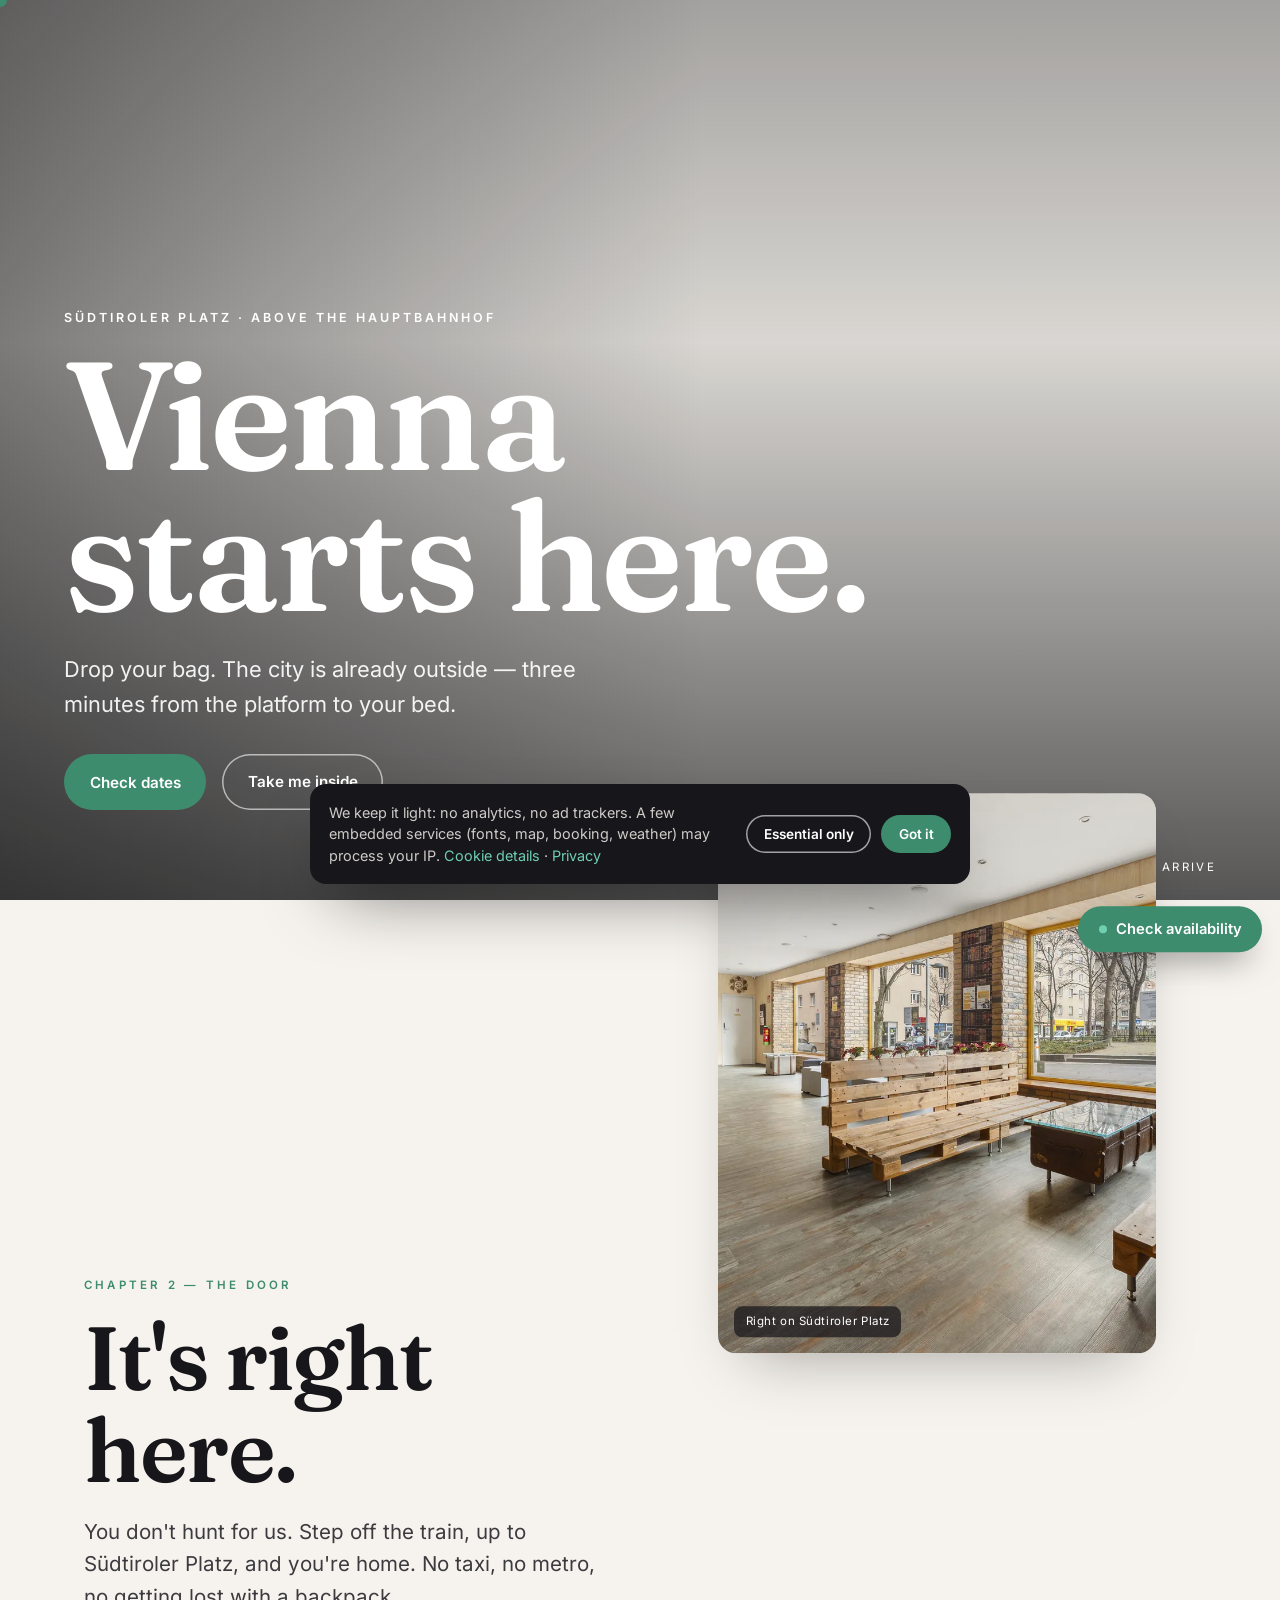
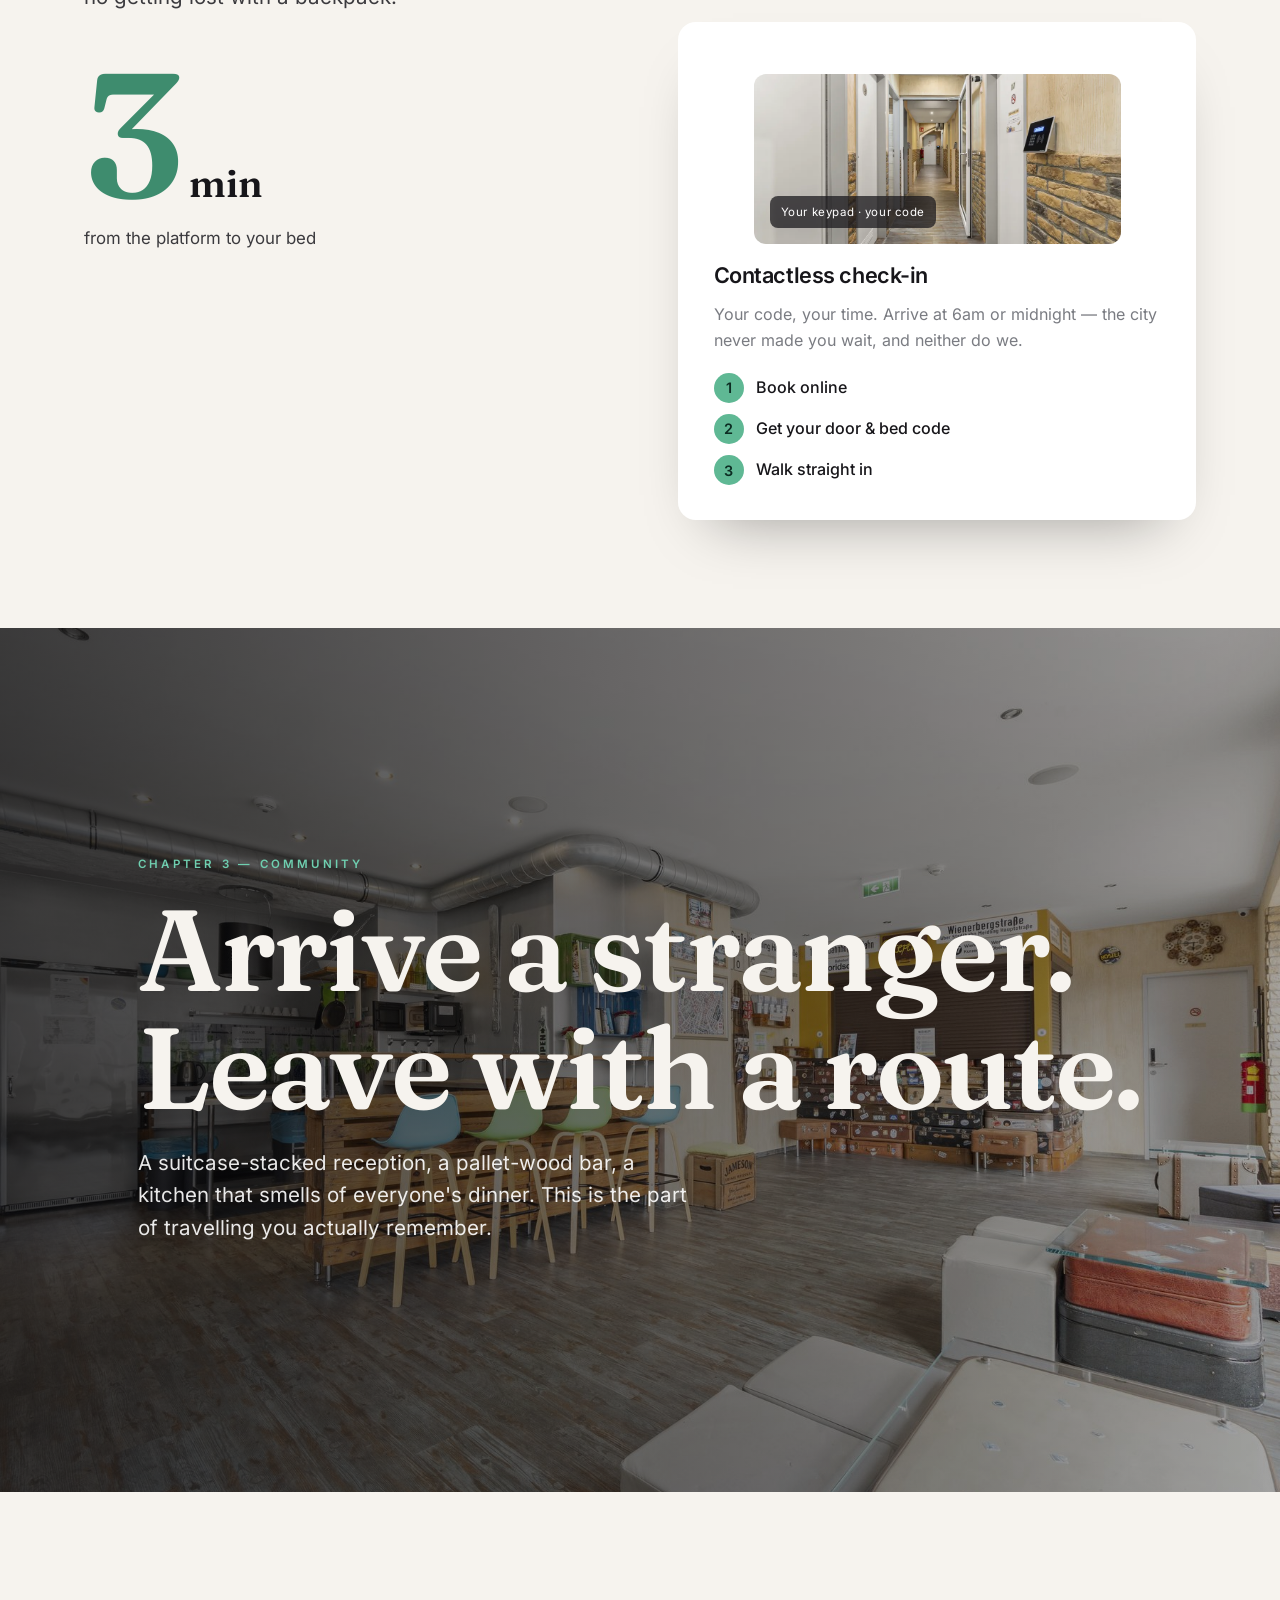
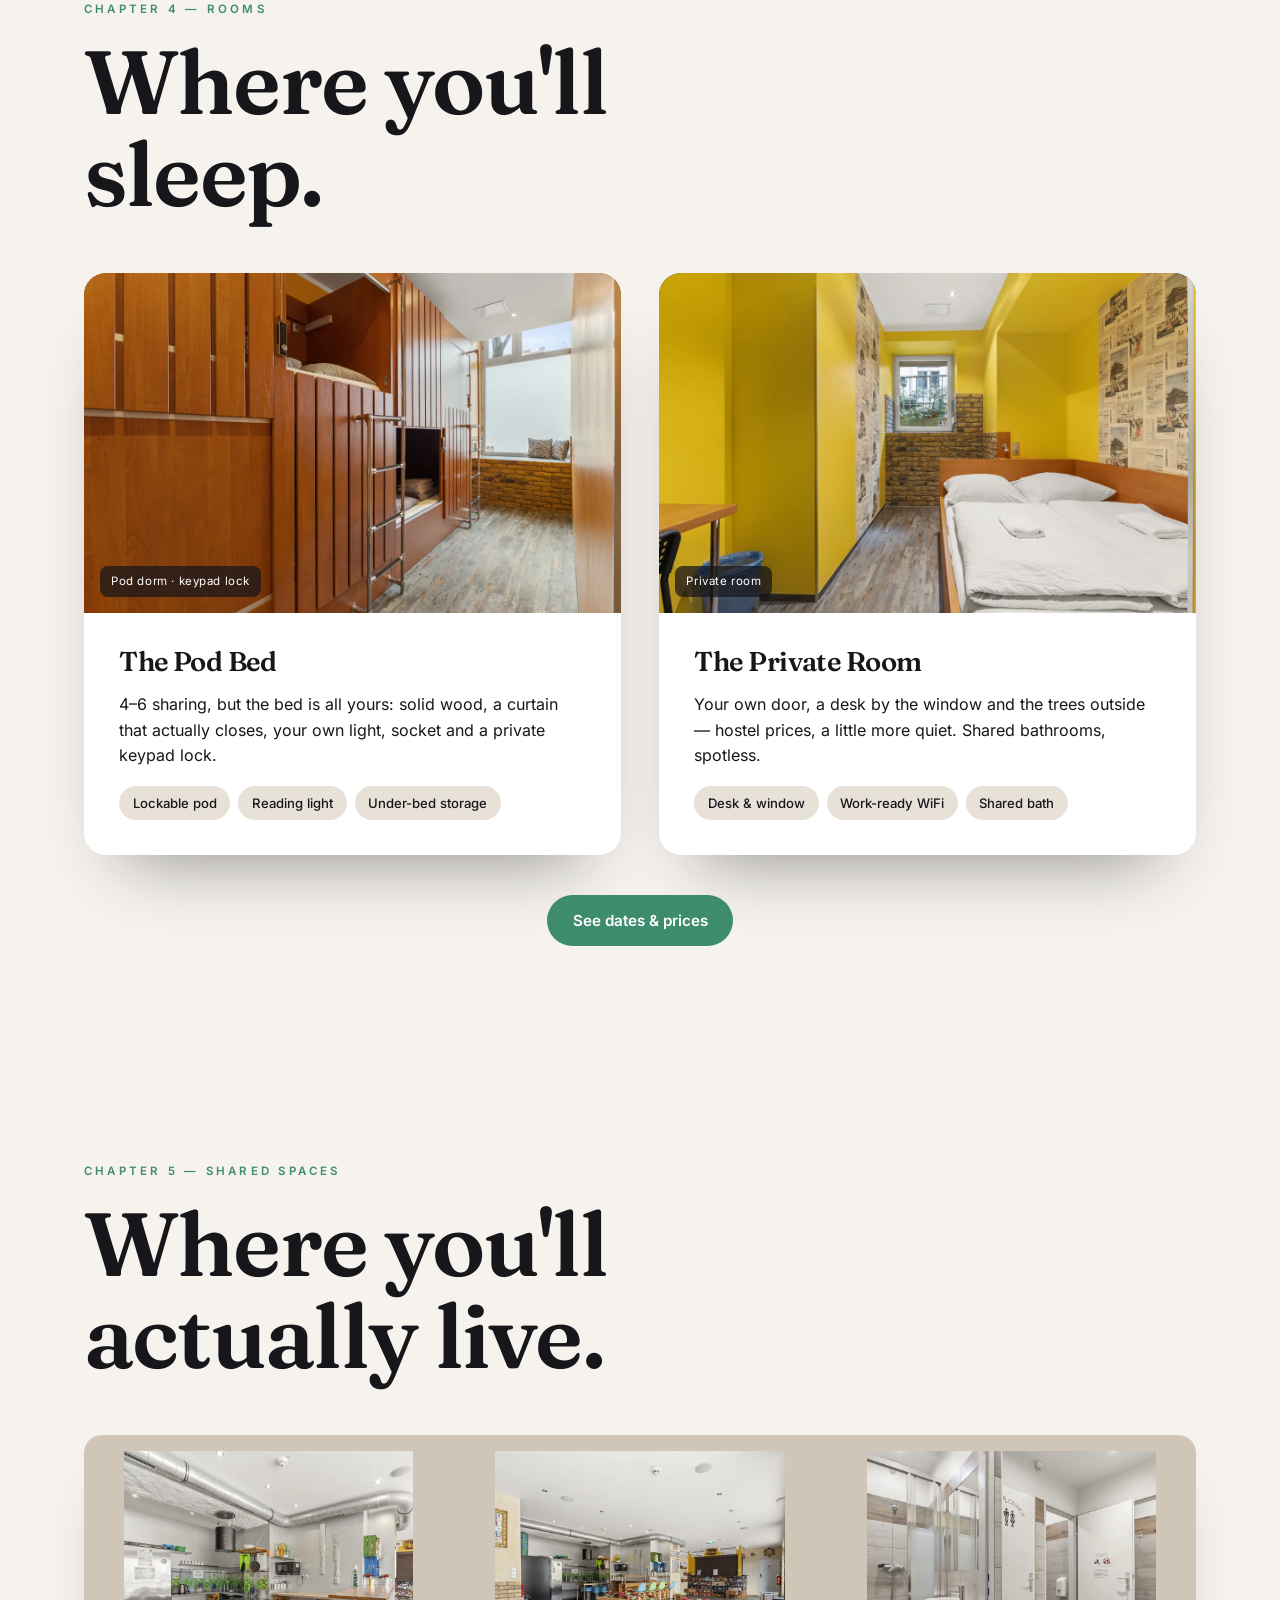
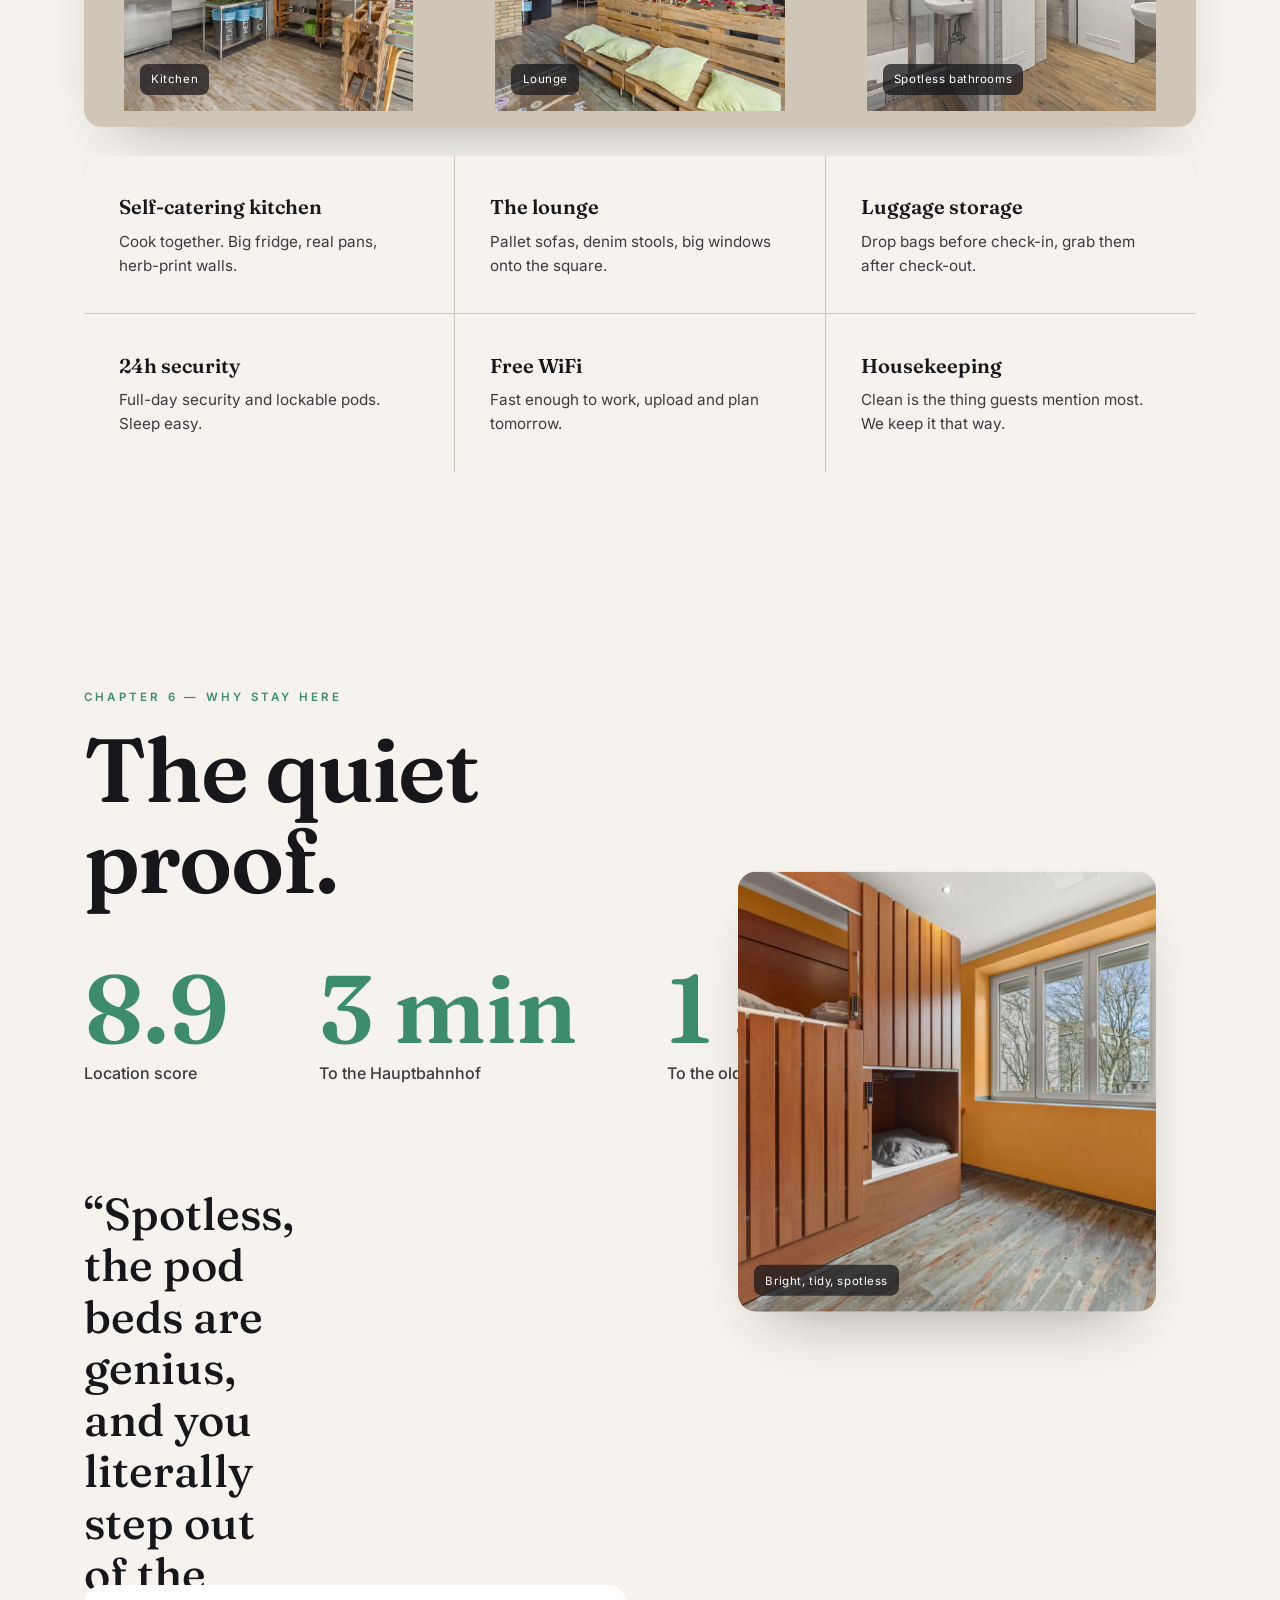
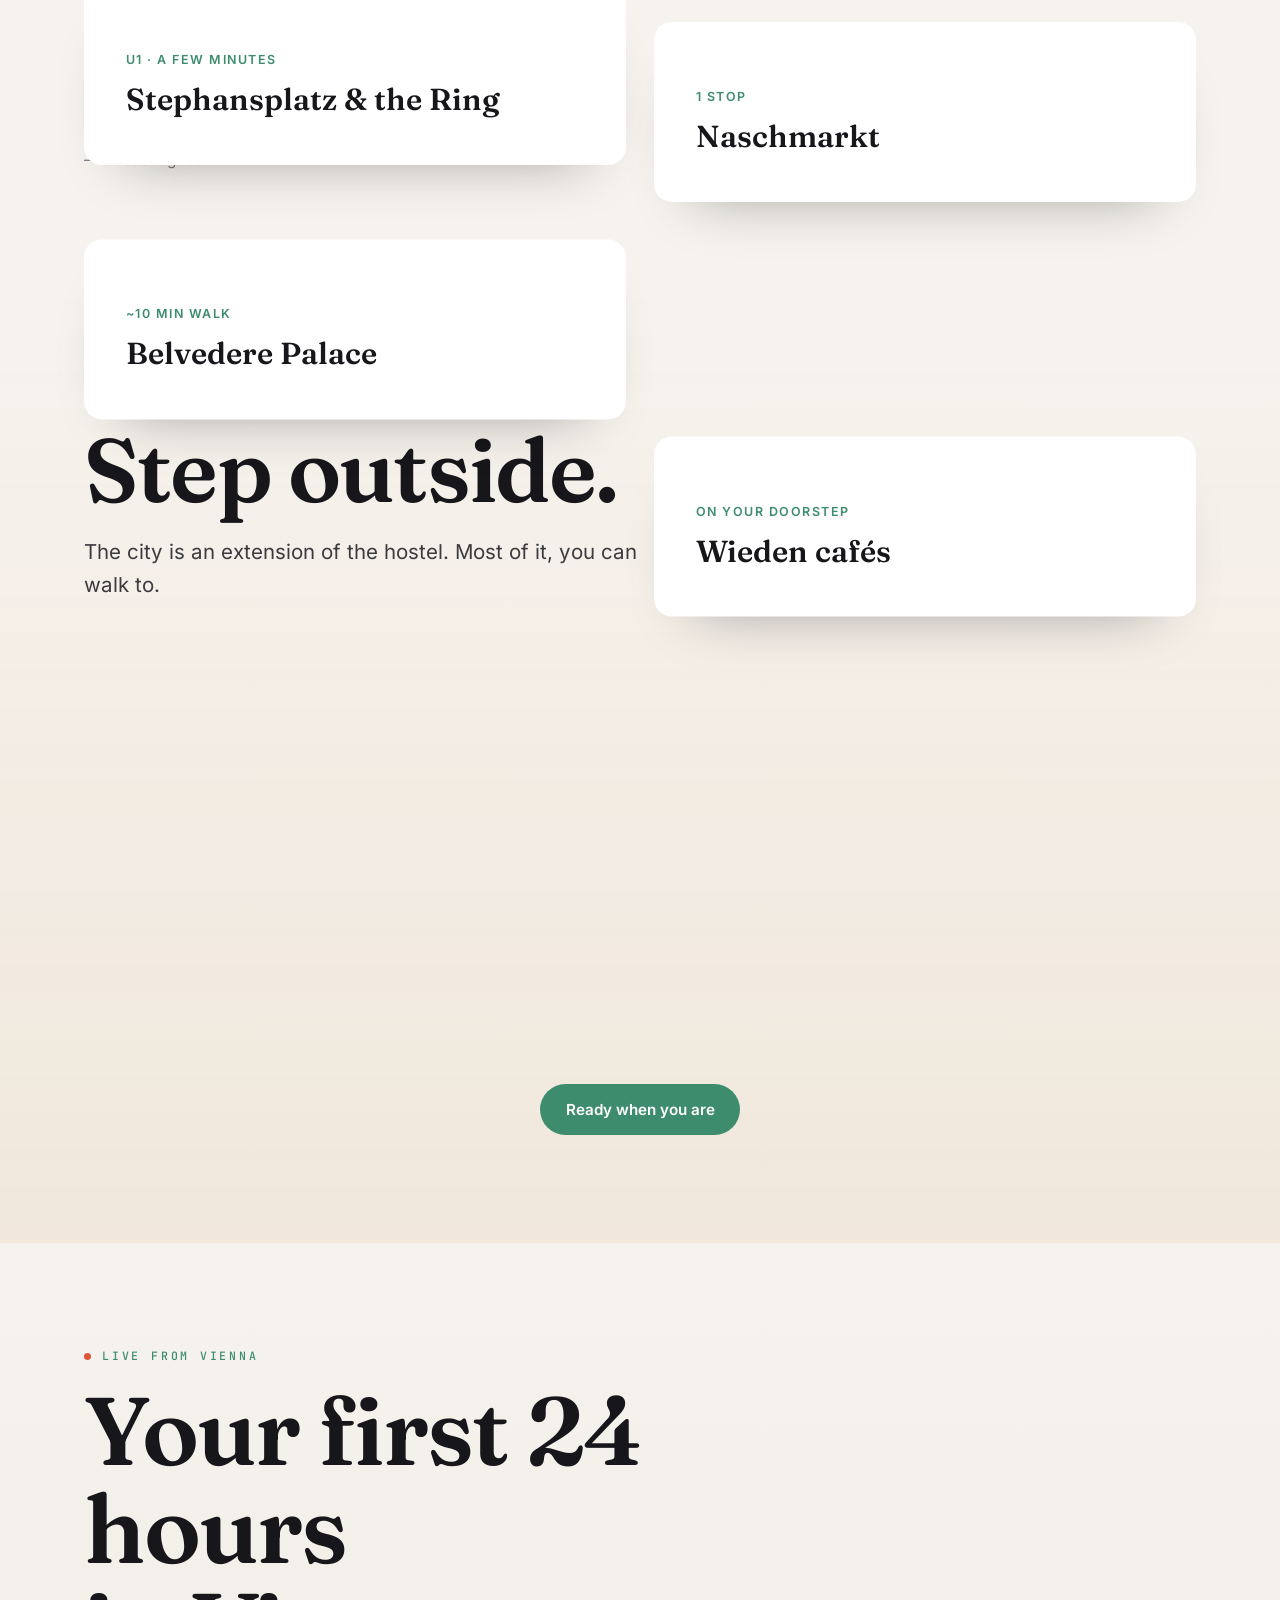
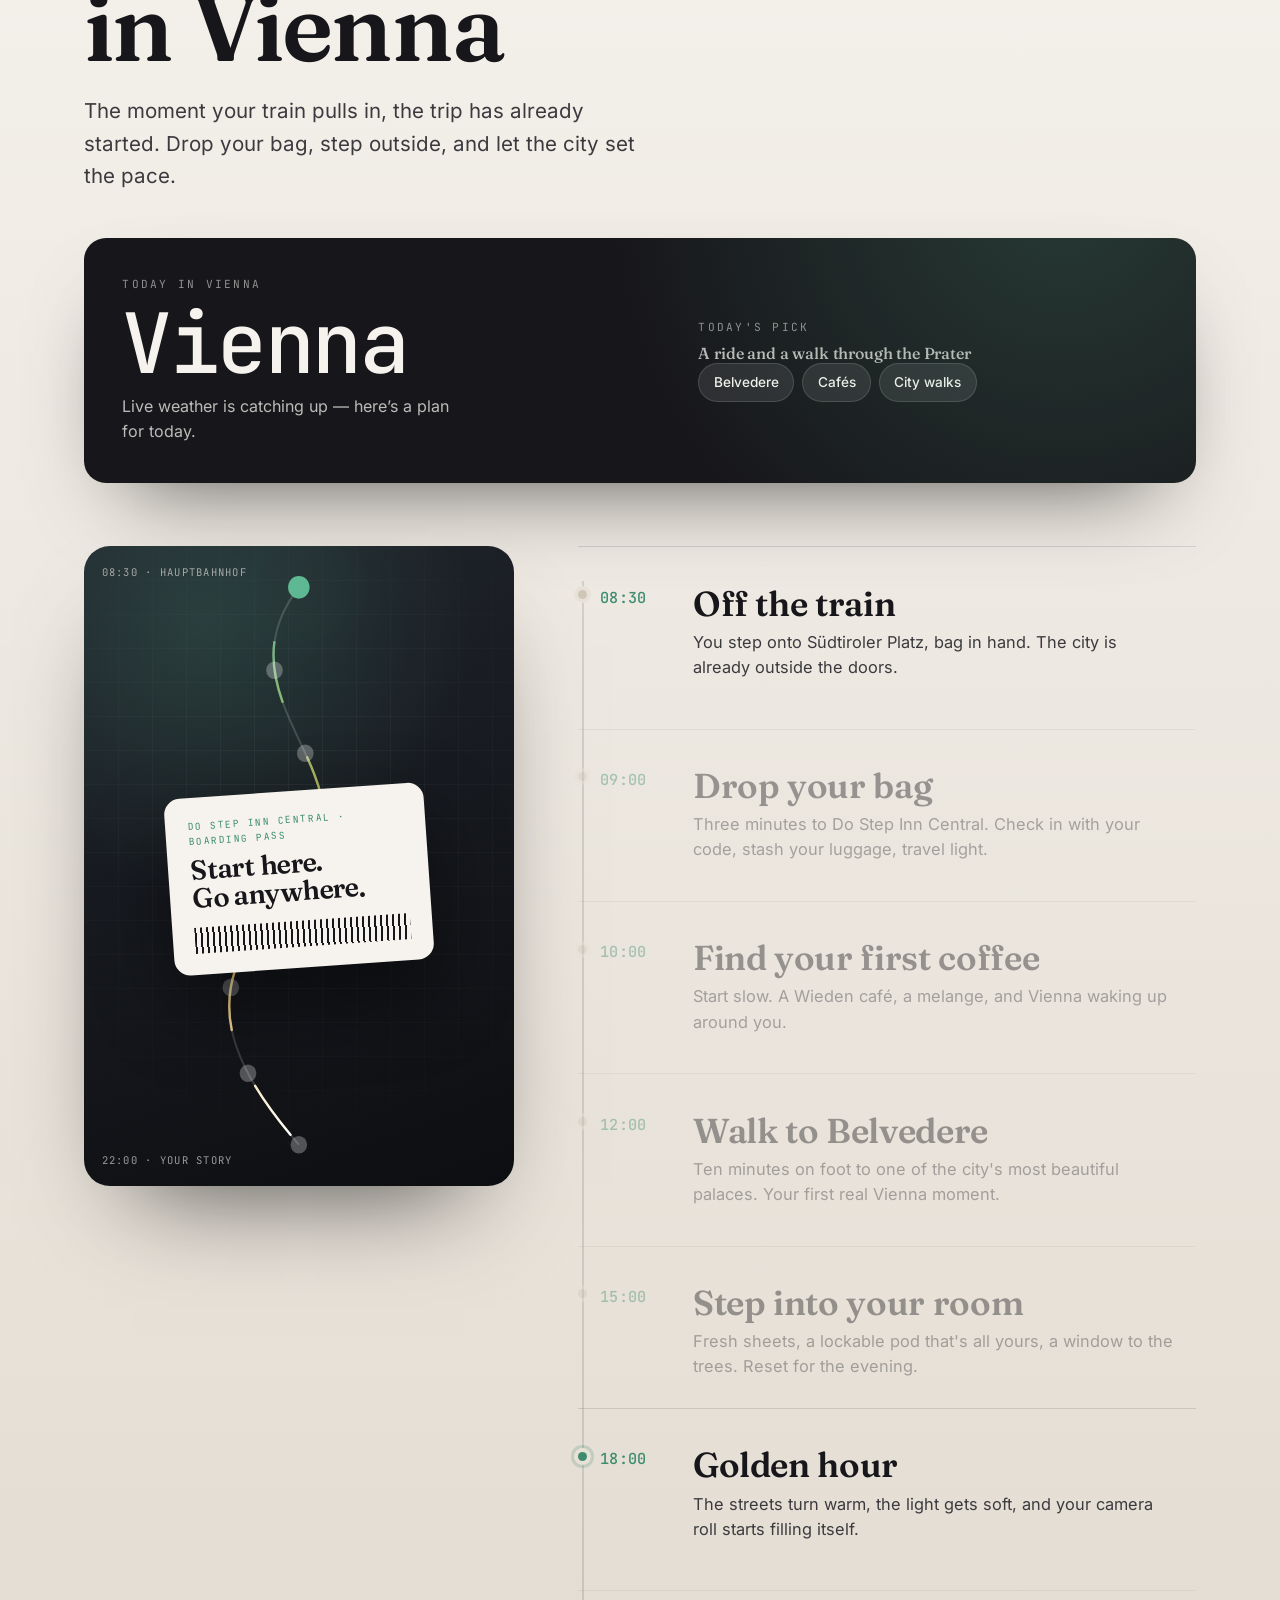
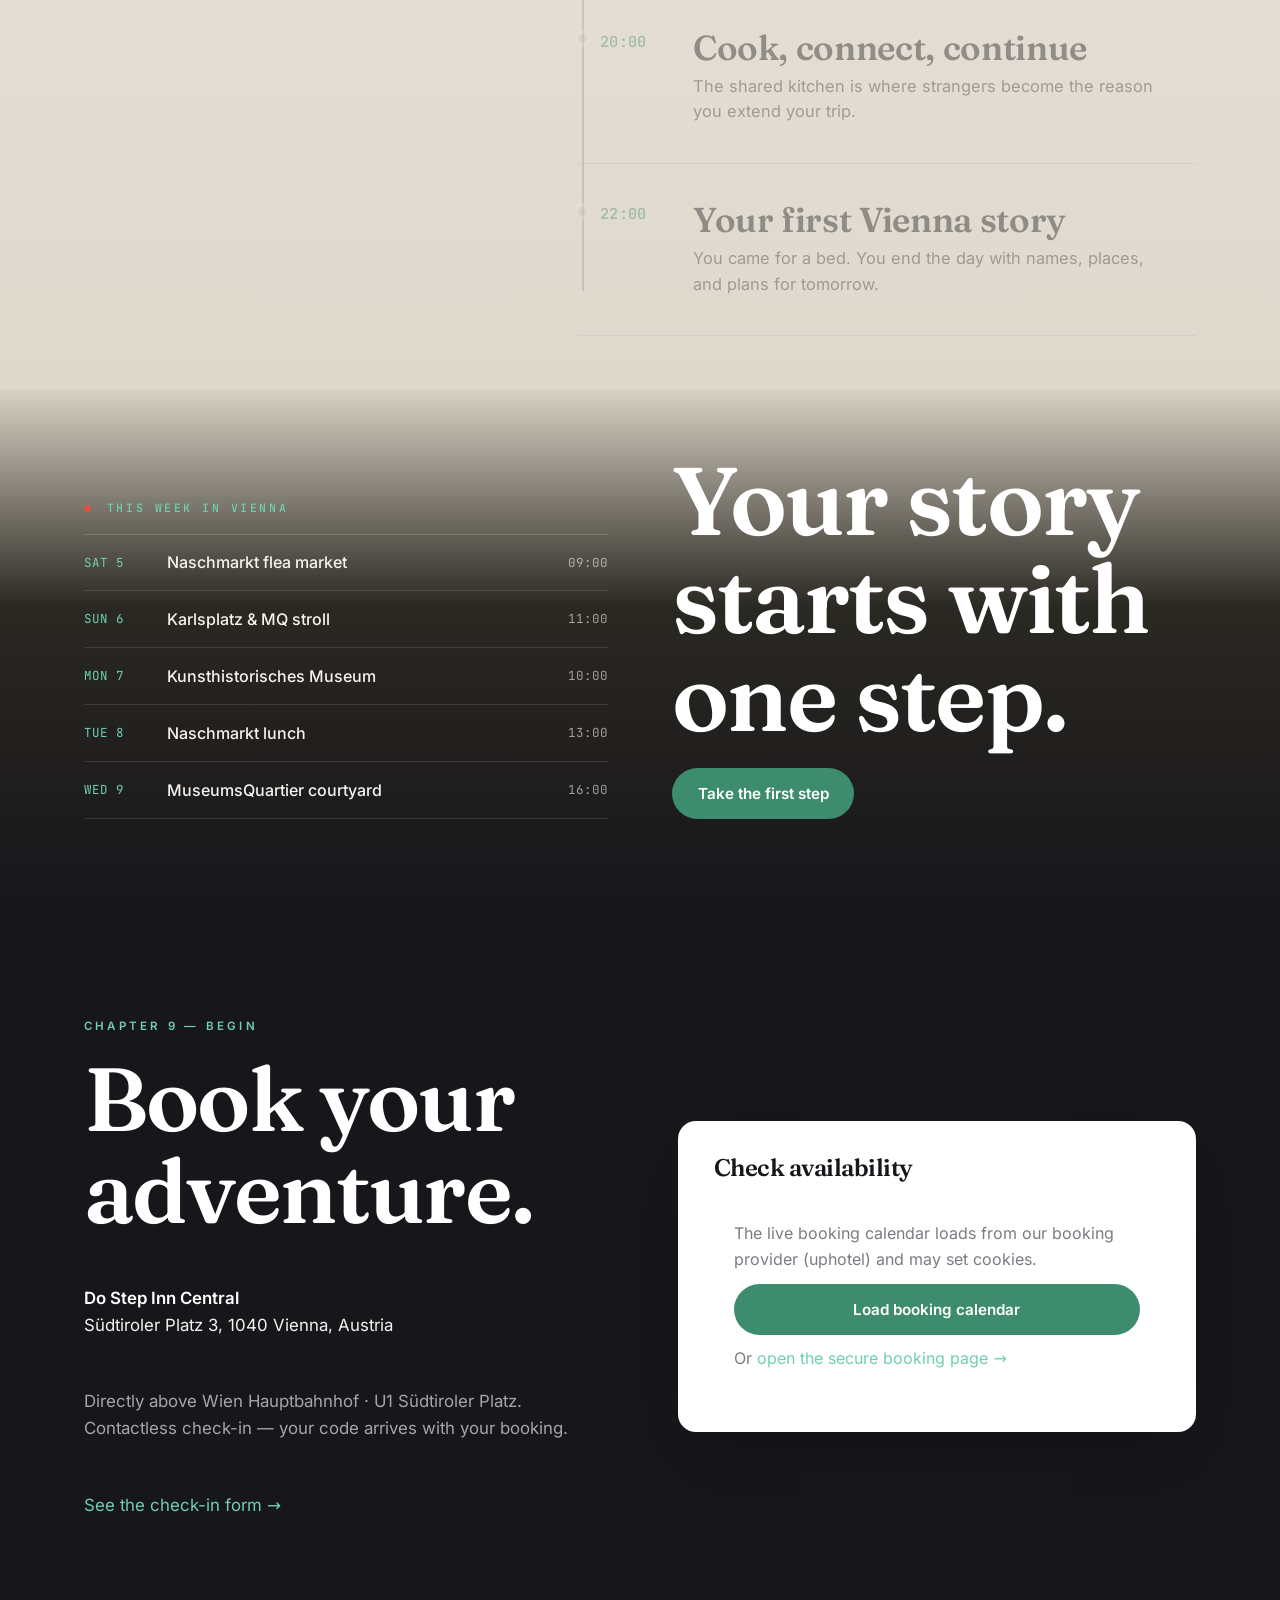
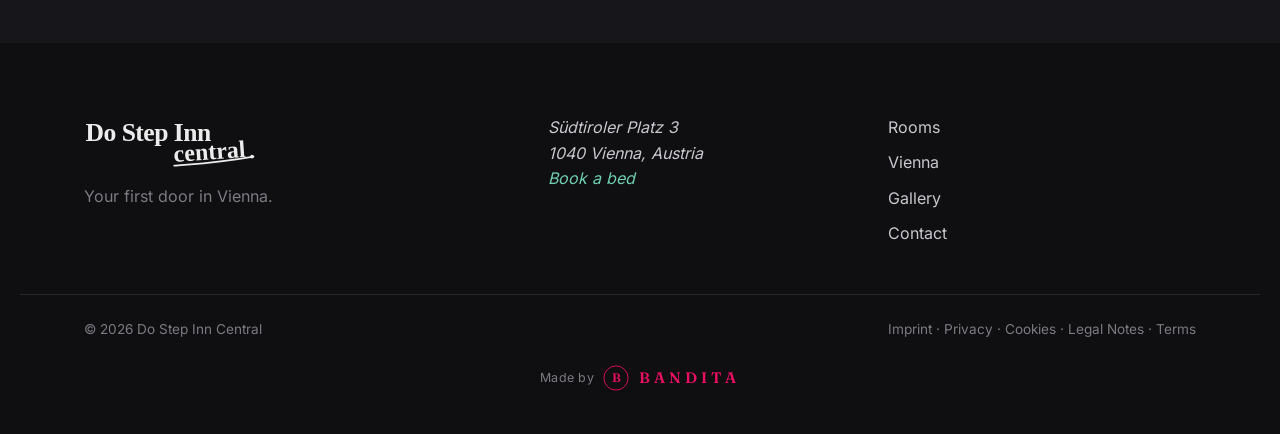
==== index.html @ 6217786b "GDPR hardening: self-host fonts + consent-gate booking & map - Self-host all web fonts (Fraunces/Int" ====
<!DOCTYPE html>
<html lang="en">
<head>
<meta charset="UTF-8" />
<meta name="viewport" content="width=device-width, initial-scale=1, viewport-fit=cover" />
<title>Do Step Inn Central — Your first door in Vienna</title>
<meta name="description" content="A stylish, independent hostel right above Vienna's Hauptbahnhof — 3 minutes from the platform to your bed. Pod beds, self-catering kitchen, contactless check-in. Your Vienna starts here." />
<meta name="theme-color" content="#F6F3EE" />

<!-- Open Graph -->
<meta property="og:type" content="business.business" />
<meta property="og:title" content="Do Step Inn Central — Your first door in Vienna" />
<meta property="og:description" content="A stylish, independent hostel right above Vienna's Hauptbahnhof. Your Vienna starts here." />
<meta property="og:locale" content="en" />
<meta property="og:locale:alternate" content="de" />
<meta property="og:locale:alternate" content="ko" />
<meta property="og:locale:alternate" content="ja" />
<meta property="og:locale:alternate" content="th" />
<meta property="og:locale:alternate" content="es" />
<meta property="og:locale:alternate" content="it" />

<!-- Fonts -->
<link rel="stylesheet" href="assets/css/fonts.css" />

<link rel="stylesheet" href="assets/css/style.css" />

<!-- SEO: structured data -->
<script type="application/ld+json">
{
  "@context": "https://schema.org",
  "@type": "Hostel",
  "name": "Do Step Inn Central",
  "description": "A stylish, independent self-service hostel directly above Vienna's Hauptbahnhof.",
  "image": "assets/logo/dostepinn-central.svg",
  "address": {
    "@type": "PostalAddress",
    "streetAddress": "Südtiroler Platz 3",
    "postalCode": "1040",
    "addressLocality": "Vienna",
    "addressCountry": "AT"
  },
  "priceRange": "€",
  "amenityFeature": [
    {"@type":"LocationFeatureSpecification","name":"Free WiFi","value":true},
    {"@type":"LocationFeatureSpecification","name":"Self-catering kitchen","value":true},
    {"@type":"LocationFeatureSpecification","name":"Luggage storage","value":true},
    {"@type":"LocationFeatureSpecification","name":"24h security","value":true},
    {"@type":"LocationFeatureSpecification","name":"Contactless check-in","value":true},
    {"@type":"LocationFeatureSpecification","name":"Lockable pod beds","value":true}
  ],
  "publicAccess": true,
  "nearbyAttractions": ["Wien Hauptbahnhof","Belvedere Palace","Naschmarkt","Ringstraße"]
}
</script>
</head>

<body data-theme="arrival">

<a class="skip-link" href="#main">Skip to content</a>

<!-- Custom cursor (desktop, motion-safe) -->
<div class="cursor" aria-hidden="true"><span class="cursor__label"></span></div>

<!-- Scroll progress "daylight" indicator -->
<div class="daylight" aria-hidden="true"></div>

<!-- ============ STICKY TOP BAR ============ -->
<header class="topbar" id="topbar">
  <a class="topbar__brand" href="#top" aria-label="Do Step Inn Central — home">
    <img src="assets/logo/dostepinn-central.svg" alt="Do Step Inn Central" width="147" height="47" />
  </a>
  <nav class="topbar__nav" aria-label="Primary">
    <a href="rooms.html" data-cursor="link">Rooms</a>
    <a href="vienna.html" data-cursor="link">Vienna</a>
    <a href="gallery.html" data-cursor="link">Gallery</a>
    <a href="contact.html" data-cursor="link">Contact</a>
  </nav>
  <div class="topbar__actions">
    <a class="nav-weather" href="#firstday" aria-label="Live weather in Vienna" title="Live weather in Vienna" data-cursor="link"><span class="nav-weather__dot"></span><span id="nav-temp">Vienna</span></a>
    <div class="lang" role="group" aria-label="Language">
      <button class="lang__btn" aria-haspopup="listbox" aria-expanded="false" data-cursor="link">
        <span aria-hidden="true">🌐</span> EN
      </button>
      <ul class="lang__menu" role="listbox" hidden>
        <li role="option" aria-selected="true">English</li>
        <li role="option">Deutsch</li>
        <li role="option">한국어</li>
        <li role="option">日本語</li>
        <li role="option">ไทย</li>
        <li role="option">Español</li>
        <li role="option">Italiano</li>
      </ul>
    </div>
    <button class="btn btn--book" data-open-booking data-cursor="book">Check availability</button>
    <button class="menu-toggle" aria-label="Menu" aria-controls="mobilemenu" aria-expanded="false"><span></span></button>
  </div>
</header>

<nav class="mobilemenu" id="mobilemenu" aria-label="Mobile navigation" hidden>
  <a href="rooms.html">Rooms</a>
  <a href="vienna.html">Vienna</a>
  <a href="gallery.html">Gallery</a>
  <a href="contact.html">Contact</a>
  <a href="#book" class="mm-book" data-open-booking>Check availability</a>
</nav>

<main id="main">
<span id="top"></span>

<!-- ============ CHAPTER 1 — ARRIVAL ============ -->
<section class="hero" id="arrival" data-chapter="1" data-theme-trigger="arrival">
  <div class="hero__media">
    <video class="hero__video" autoplay muted loop playsinline preload="metadata">
      <source src="assets/video/hero-01.mp4" type="video/mp4" />
    </video>
    <div class="hero__scrim"></div>
  </div>

  <div class="hero__inner">
    <p class="hero__eyebrow reveal" data-reveal>Südtiroler Platz · above the Hauptbahnhof</p>
    <h1 class="hero__title">
      <span class="line"><span class="word">Vienna</span></span>
      <span class="line"><span class="word">starts</span> <span class="word">here.</span></span>
    </h1>
    <p class="hero__sub reveal" data-reveal>
      Drop your bag. The city is already outside — three minutes from the platform to your bed.
    </p>
    <div class="hero__cta reveal" data-reveal>
      <button class="btn btn--primary" data-open-booking data-cursor="book">Check dates</button>
      <a class="btn btn--ghost" href="#thedoor" data-cursor="link">Take me inside</a>
    </div>
  </div>

  <a href="#thedoor" class="scrollcue" aria-label="Scroll to arrive">
    <span class="scrollcue__dot"></span>
    <span class="scrollcue__txt">scroll to arrive</span>
  </a>
</section>

<!-- ============ CHAPTER 2 — THE DOOR ============ -->
<section class="chapter thedoor" id="thedoor" data-chapter="2" data-theme-trigger="door">
  <div class="wrap grid-2">
    <div class="thedoor__lead">
      <p class="kicker reveal" data-reveal>Chapter 2 — The door</p>
      <h2 class="display reveal" data-reveal>It's right<br/>here.</h2>
      <p class="lede reveal" data-reveal>
        You don't hunt for us. Step off the train, up to Südtiroler Platz, and you're home.
        No taxi, no metro, no getting lost with a backpack.
      </p>
      <div class="bignum" aria-hidden="true">
        <span class="bignum__value" data-count="3">0</span><span class="bignum__unit">min</span>
      </div>
      <p class="bignum__cap reveal" data-reveal>from the platform to your bed</p>
    </div>

    <div class="thedoor__aside">
      <figure class="media media--tall" data-parallax="0.12" data-cursor="view">
        <picture>
          <source type="image/webp" srcset="assets/img/door-window.webp" />
          <img src="assets/img/door-window.jpg" alt="Floor-to-ceiling lounge window looking out onto Südtiroler Platz and the park" loading="lazy" width="1300" height="975" />
        </picture>
        <span class="media__tag">Right on Südtiroler Platz</span>
      </figure>
      <div class="checkin card reveal" data-reveal>
        <figure class="card__media" data-cursor="view">
          <picture>
            <source type="image/webp" srcset="assets/img/checkin.webp" />
            <img src="assets/img/checkin.jpg" alt="Hostel corridor with keypad-locked room doors" loading="lazy" width="1000" height="750" />
          </picture>
          <span class="media__tag">Your keypad · your code</span>
        </figure>
        <h3>Contactless check-in</h3>
        <p class="muted">Your code, your time. Arrive at 6am or midnight — the city never made you wait, and neither do we.</p>
        <ol class="steps">
          <li><span>1</span> Book online</li>
          <li><span>2</span> Get your door &amp; bed code</li>
          <li><span>3</span> Walk straight in</li>
        </ol>
      </div>
    </div>
  </div>
</section>

<!-- ============ CHAPTER 3 — COMMUNITY ============ -->
<section class="chapter community" id="community" data-chapter="3" data-theme-trigger="community">
  <div class="community__media">
    <video class="community__video" muted loop playsinline preload="none" data-lazyvideo poster="assets/img/community.jpg">
      <source src="assets/video/hero-02.mp4" type="video/mp4" />
    </video>
    <div class="community__scrim"></div>
  </div>
  <div class="wrap community__inner">
    <p class="kicker light reveal" data-reveal>Chapter 3 — Community</p>
    <h2 class="display xl light reveal" data-reveal>Arrive a stranger.<br/>Leave with a route.</h2>
    <p class="lede light reveal" data-reveal>
      A suitcase-stacked reception, a pallet-wood bar, a kitchen that smells of everyone's dinner.
      This is the part of travelling you actually remember.
    </p>
  </div>
</section>

<!-- ============ CHAPTER 4 — ROOMS ============ -->
<section class="chapter rooms" id="rooms" data-chapter="4" data-theme-trigger="rooms">
  <div class="wrap">
    <header class="section-head">
      <p class="kicker reveal" data-reveal>Chapter 4 — Rooms</p>
      <h2 class="display reveal" data-reveal>Where you'll sleep.</h2>
    </header>
    <div class="cards">
      <article class="roomcard" data-cursor="view" data-tilt>
        <div class="roomcard__media">
          <picture>
            <source type="image/webp" srcset="assets/img/room-pod.webp" />
            <img src="assets/img/room-pod.jpg" alt="Wooden pod beds with individual keypad locks and a bright window seat" loading="lazy" width="1200" height="900" />
          </picture>
          <span class="media__tag">Pod dorm · keypad lock</span>
        </div>
        <div class="roomcard__body">
          <h3>The Pod Bed</h3>
          <p>4–6 sharing, but the bed is all yours: solid wood, a curtain that actually closes, your own light, socket and a private keypad lock.</p>
          <ul class="chips"><li>Lockable pod</li><li>Reading light</li><li>Under-bed storage</li></ul>
        </div>
      </article>
      <article class="roomcard" data-cursor="view" data-tilt>
        <div class="roomcard__media roomcard__media--alt">
          <picture>
            <source type="image/webp" srcset="assets/img/room-private.webp" />
            <img src="assets/img/room-private.jpg" alt="Private room with a made double bed, desk and window" loading="lazy" width="1200" height="900" />
          </picture>
          <span class="media__tag">Private room</span>
        </div>
        <div class="roomcard__body">
          <h3>The Private Room</h3>
          <p>Your own door, a desk by the window and the trees outside — hostel prices, a little more quiet. Shared bathrooms, spotless.</p>
          <ul class="chips"><li>Desk &amp; window</li><li>Work-ready WiFi</li><li>Shared bath</li></ul>
        </div>
      </article>
    </div>
    <div class="center reveal" data-reveal>
      <button class="btn btn--primary" data-open-booking data-cursor="book">See dates &amp; prices</button>
    </div>
  </div>
</section>

<!-- ============ CHAPTER 5 — SHARED SPACES ============ -->
<section class="chapter shared" id="shared" data-chapter="5" data-theme-trigger="shared">
  <div class="wrap">
    <header class="section-head">
      <p class="kicker reveal" data-reveal>Chapter 5 — Shared spaces</p>
      <h2 class="display reveal" data-reveal>Where you'll<br/>actually live.</h2>
    </header>
    <div class="shared-strip reveal" data-reveal>
      <figure class="media" data-cursor="view">
        <picture><source type="image/webp" srcset="assets/img/kitchen.webp" /><img src="assets/img/kitchen.jpg" alt="Communal self-catering kitchen with herb-print wall and recycling station" loading="lazy" width="1000" height="750" /></picture>
        <span class="media__tag">Kitchen</span>
      </figure>
      <figure class="media" data-cursor="view">
        <picture><source type="image/webp" srcset="assets/img/lounge.webp" /><img src="assets/img/lounge.jpg" alt="Pallet-wood lounge with cushions and the suitcase reception behind" loading="lazy" width="1000" height="750" /></picture>
        <span class="media__tag">Lounge</span>
      </figure>
      <figure class="media" data-cursor="view">
        <picture><source type="image/webp" srcset="assets/img/bathroom.webp" /><img src="assets/img/bathroom.jpg" alt="Clean, modern shared bathroom with showers and sinks" loading="lazy" width="1000" height="750" /></picture>
        <span class="media__tag">Spotless bathrooms</span>
      </figure>
    </div>
    <ul class="amenities">
      <li class="reveal" data-reveal data-cursor="view"><b>Self-catering kitchen</b><span>Cook together. Big fridge, real pans, herb-print walls.</span></li>
      <li class="reveal" data-reveal data-cursor="view"><b>The lounge</b><span>Pallet sofas, denim stools, big windows onto the square.</span></li>
      <li class="reveal" data-reveal data-cursor="view"><b>Luggage storage</b><span>Drop bags before check-in, grab them after check-out.</span></li>
      <li class="reveal" data-reveal data-cursor="view"><b>24h security</b><span>Full-day security and lockable pods. Sleep easy.</span></li>
      <li class="reveal" data-reveal data-cursor="view"><b>Free WiFi</b><span>Fast enough to work, upload and plan tomorrow.</span></li>
      <li class="reveal" data-reveal data-cursor="view"><b>Housekeeping</b><span>Clean is the thing guests mention most. We keep it that way.</span></li>
    </ul>
  </div>
</section>

<!-- ============ CHAPTER 6 — WHY STAY HERE ============ -->
<section class="chapter why" id="why" data-chapter="6" data-theme-trigger="why">
  <div class="wrap">
    <header class="section-head">
      <p class="kicker reveal" data-reveal>Chapter 6 — Why stay here</p>
      <h2 class="display reveal" data-reveal>The quiet proof.</h2>
    </header>
    <div class="stats">
      <div class="stat reveal" data-reveal><span class="stat__num" data-count="8.9" data-decimals="1">0</span><span class="stat__lbl">Location score</span></div>
      <div class="stat reveal" data-reveal><span class="stat__num" data-count="3" data-suffix=" min">0</span><span class="stat__lbl">To the Hauptbahnhof</span></div>
      <div class="stat reveal" data-reveal><span class="stat__num" data-count="1" data-suffix=" stop">0</span><span class="stat__lbl">To the old town (U1)</span></div>
    </div>
    <div class="why-grid">
      <blockquote class="quote reveal" data-reveal>
        <p>“Spotless, the pod beds are genius, and you literally step out of the station into it.”</p>
        <cite>— a recent guest</cite>
      </blockquote>
      <figure class="media reveal" data-reveal data-parallax="0.06" data-cursor="view">
        <picture>
          <source type="image/webp" srcset="assets/img/why-proof.webp" />
          <img src="assets/img/why-proof.jpg" alt="Bright, tidy pod dorm with a large window onto the tree-lined street" loading="lazy" width="1200" height="900" />
        </picture>
        <span class="media__tag">Bright, tidy, spotless</span>
      </figure>
    </div>
  </div>
</section>

<!-- ============ CHAPTER 7 — VIENNA ============ -->
<section class="chapter vienna" id="vienna" data-chapter="7" data-theme-trigger="vienna">
  <div class="wrap">
    <header class="section-head">
      <p class="kicker reveal" data-reveal>Chapter 7 — Vienna</p>
      <h2 class="display reveal" data-reveal>Step outside.</h2>
      <p class="lede reveal" data-reveal>The city is an extension of the hostel. Most of it, you can walk to.</p>
    </header>
    <ul class="places">
      <li class="place reveal" data-reveal data-parallax="0.06" data-cursor="view"><span class="place__d">~10 min walk</span><b>Belvedere Palace</b></li>
      <li class="place reveal" data-reveal data-parallax="0.09" data-cursor="view"><span class="place__d">1 stop</span><b>Naschmarkt</b></li>
      <li class="place reveal" data-reveal data-parallax="0.12" data-cursor="view"><span class="place__d">U1 · a few minutes</span><b>Stephansplatz &amp; the Ring</b></li>
      <li class="place reveal" data-reveal data-parallax="0.06" data-cursor="view"><span class="place__d">on your doorstep</span><b>Wieden cafés</b></li>
    </ul>
    <div class="center reveal" data-reveal>
      <button class="btn btn--primary" data-open-booking data-cursor="book">Ready when you are</button>
    </div>
  </div>
</section>

<!-- ============ CHAPTER 8 — YOUR FIRST 24 HOURS ============ -->
<section class="vienna-journey-section" id="firstday" data-chapter="8" data-theme-trigger="vienna">
  <div class="wrap">
    <header class="journey-header">
      <span class="eyebrow mono"><span class="live-dot"></span> Live from Vienna</span>
      <h2 class="display reveal" data-reveal>Your first 24 hours<br />in Vienna</h2>
      <p class="lede reveal" data-reveal>The moment your train pulls in, the trip has already started. Drop your bag, step outside, and let the city set the pace.</p>
    </header>

    <!-- Live station-board weather -->
    <div class="vienna-live-card reveal" data-reveal role="group" aria-label="Live weather in Vienna">
      <div class="live-now">
        <span class="live-label mono">Today in Vienna</span>
        <h3 id="weather-temp" class="mono" aria-live="polite">—°</h3>
        <p id="weather-desc">Checking the sky above the city.</p>
      </div>
      <div class="weather-suggestions">
        <span class="mono">Today's pick</span>
        <p id="weather-pick" class="weather-pick">Loading a plan for today…</p>
        <ul id="weather-suggestions">
          <li>Belvedere</li><li>Cafés</li><li>City walks</li>
        </ul>
      </div>
    </div>

    <div class="journey-layout">
      <!-- Sticky night map with the animated Vienna route -->
      <aside class="journey-map" aria-hidden="true">
        <div class="map-grid"></div>
        <span class="map-label map-label--top mono">08:30 · Hauptbahnhof</span>
        <span class="map-label map-label--bot mono">22:00 · Your story</span>
        <svg class="map-route" viewBox="0 0 44 62" preserveAspectRatio="none">
          <defs>
            <linearGradient id="v24grad" x1="0" y1="0" x2="0" y2="1">
              <stop offset="0" stop-color="#5FB894" /><stop offset="0.6" stop-color="#E6B23A" /><stop offset="1" stop-color="#ffffff" />
            </linearGradient>
          </defs>
          <path class="route-bg" d="M22 4 C 13 15, 31 23, 22 32 S 12 47, 22 58" vector-effect="non-scaling-stroke" />
          <path id="v24-progress" d="M22 4 C 13 15, 31 23, 22 32 S 12 47, 22 58" vector-effect="non-scaling-stroke" />
          <g id="v24-stops"></g>
          <circle id="v24-marker" cx="22" cy="4" r="1.1" />
        </svg>
        <div class="floating-ticket">
          <span class="mono">Do Step Inn Central · Boarding pass</span>
          <strong>Start here.<br />Go anywhere.</strong>
          <span class="ticket-barcode" aria-hidden="true"></span>
        </div>
      </aside>

      <!-- The journey (not cards — a route you read) -->
      <ol class="journey-timeline">
        <li class="journey-step active"><span class="time mono">08:30</span><div class="step-body"><h3>Off the train</h3><p>You step onto Südtiroler Platz, bag in hand. The city is already outside the doors.</p></div></li>
        <li class="journey-step"><span class="time mono">09:00</span><div class="step-body"><h3>Drop your bag</h3><p>Three minutes to Do Step Inn Central. Check in with your code, stash your luggage, travel light.</p></div></li>
        <li class="journey-step"><span class="time mono">10:00</span><div class="step-body"><h3>Find your first coffee</h3><p>Start slow. A Wieden café, a melange, and Vienna waking up around you.</p></div></li>
        <li class="journey-step"><span class="time mono">12:00</span><div class="step-body"><h3>Walk to Belvedere</h3><p>Ten minutes on foot to one of the city's most beautiful palaces. Your first real Vienna moment.</p></div></li>
        <li class="journey-step"><span class="time mono">15:00</span><div class="step-body"><h3>Step into your room</h3><p>Fresh sheets, a lockable pod that's all yours, a window to the trees. Reset for the evening.</p></div></li>
        <li class="journey-step"><span class="time mono">18:00</span><div class="step-body"><h3>Golden hour</h3><p>The streets turn warm, the light gets soft, and your camera roll starts filling itself.</p></div></li>
        <li class="journey-step"><span class="time mono">20:00</span><div class="step-body"><h3>Cook, connect, continue</h3><p>The shared kitchen is where strangers become the reason you extend your trip.</p></div></li>
        <li class="journey-step"><span class="time mono">22:00</span><div class="step-body"><h3>Your first Vienna story</h3><p>You came for a bed. You end the day with names, places, and plans for tomorrow.</p></div></li>
      </ol>
    </div>
  </div>

  <!-- Outro: sample event feed + booking CTA, darkening into the booking chapter -->
  <div class="v24-outro">
    <div class="wrap v24-outro__grid">
      <div class="event-feed">
        <span class="eyebrow mono"><span class="live-dot"></span> This week in Vienna</span>
        <ul class="departures" id="vienna-events" aria-label="Upcoming Vienna highlights" aria-live="polite">
          <li><span class="mono">—</span><b>Loading Vienna highlights…</b><span class="mono"></span></li>
        </ul>
      </div>
      <div class="v24-cta">
        <h3 class="display">Your story starts with one step.</h3>
        <button class="btn btn--primary" data-open-booking data-cursor="book">Take the first step</button>
      </div>
    </div>
  </div>
</section>

<!-- ============ CHAPTER 9 — BOOK ============ -->
<section class="chapter book" id="book" data-chapter="9" data-theme-trigger="book">
  <div class="wrap grid-2">
    <div>
      <p class="kicker reveal" data-reveal>Chapter 9 — Begin</p>
      <h2 class="display reveal" data-reveal>Book your<br/>adventure.</h2>
      <div class="reassure reveal" data-reveal>
        <p><b>Do Step Inn Central</b><br/>Südtiroler Platz 3, 1040 Vienna, Austria</p>
        <p class="muted">Directly above Wien Hauptbahnhof · U1 Südtiroler Platz. Contactless check-in — your code arrives with your booking.</p>
        <p><a class="link" href="assets/checkin-form.pdf" target="_blank" rel="noopener" data-cursor="link">See the check-in form →</a></p>
      </div>
    </div>
    <div class="bookmount card">
      <h3 id="book-heading" tabindex="-1">Check availability</h3>
      <!-- Native mount for the uphotel IBE engine -->
      <div id="ibe-widget" aria-live="polite"
           data-ibe-key="78c820ab-21ac-4763-a6d6-767d2e845c89"
           data-ibe-url="https://ibe-server.myibe.com/ibe-preview/78c820ab-21ac-4763-a6d6-767d2e845c89">
        <div class="embed-gate">
          <p class="muted">The live booking calendar loads from our booking provider (uphotel) and may set cookies.</p>
          <button class="btn btn--primary btn--full" type="button" data-load-booking data-cursor="book">Load booking calendar</button>
          <p class="bookmount__fallback muted">Or <a class="link" href="https://ibe-server.myibe.com/ibe-preview/78c820ab-21ac-4763-a6d6-767d2e845c89" target="_blank" rel="noopener" data-cursor="book">open the secure booking page →</a></p>
        </div>
      </div>
    </div>
  </div>
</section>

</main>

<!-- ============ FOOTER ============ -->
<footer class="footer">
  <div class="wrap footer__grid">
    <div class="footer__brand">
      <img src="assets/logo/dostepinn-central.svg" alt="Do Step Inn Central" width="180" height="57" />
      <p class="muted">Your first door in Vienna.</p>
    </div>
    <address class="footer__contact">
      Südtiroler Platz 3<br/>1040 Vienna, Austria<br/>
      <a class="link" href="https://ibe-server.myibe.com/ibe-preview/78c820ab-21ac-4763-a6d6-767d2e845c89" target="_blank" rel="noopener">Book a bed</a>
    </address>
    <nav class="footer__nav" aria-label="Footer">
      <a href="rooms.html">Rooms</a><a href="vienna.html">Vienna</a><a href="gallery.html">Gallery</a><a href="contact.html">Contact</a>
    </nav>
  </div>
  <div class="wrap footer__legal muted"><span>© <span id="year">2026</span> Do Step Inn Central</span><span><a href="imprint.html">Imprint</a> · <a href="privacy.html">Privacy</a> · <a href="cookies.html">Cookies</a> · <a href="legal-notes.html">Legal Notes</a> · <a href="terms.html">Terms</a></span></div>
  <a class="made-by" href="https://bandita-pink.vercel.app" target="_blank" rel="noopener" aria-label="Made by Bandita — Marketing Agency" data-cursor="link">
    <span class="made-by__label">Made by</span>
    <span class="made-by__mark" aria-hidden="true"><svg viewBox="0 0 40 40" width="26" height="26"><circle cx="20" cy="20" r="18.6" fill="none" stroke="currentColor" stroke-width="1.4"/><text x="20" y="26.5" text-anchor="middle" font-family="Fraunces,Georgia,serif" font-size="19" font-weight="600" fill="currentColor">B</text></svg></span>
    <span class="made-by__name">BANDITA</span>
  </a>
</footer>

<!-- Persistent booking pill (mobile-first, thumb zone) -->
<button class="pill" data-open-booking data-cursor="book" aria-label="Check availability">
  <span class="pill__dot"></span> Check availability
</button>

<!-- uphotel IBE engine is loaded on demand (after consent) by main.js -->
<script src="assets/js/main.js" defer></script>
</body>
</html>
---- assets/css/fonts.css ----
/* Fraunces 400 latin-ext */
@font-face {
  font-family: 'Fraunces';
  font-style: normal;
  font-weight: 400;
  font-display: swap;
  src: url(../fonts/fraunces-400-latin-ext.woff2) format('woff2');
  unicode-range: U+0100-02BA, U+02BD-02C5, U+02C7-02CC, U+02CE-02D7, U+02DD-02FF, U+0304, U+0308, U+0329, U+1D00-1DBF, U+1E00-1E9F, U+1EF2-1EFF, U+2020, U+20A0-20AB, U+20AD-20C0, U+2113, U+2C60-2C7F, U+A720-A7FF;
}
/* Fraunces 400 latin */
@font-face {
  font-family: 'Fraunces';
  font-style: normal;
  font-weight: 400;
  font-display: swap;
  src: url(../fonts/fraunces-400-latin.woff2) format('woff2');
  unicode-range: U+0000-00FF, U+0131, U+0152-0153, U+02BB-02BC, U+02C6, U+02DA, U+02DC, U+0304, U+0308, U+0329, U+2000-206F, U+20AC, U+2122, U+2191, U+2193, U+2212, U+2215, U+FEFF, U+FFFD;
}
/* Fraunces 500 latin-ext */
@font-face {
  font-family: 'Fraunces';
  font-style: normal;
  font-weight: 500;
  font-display: swap;
  src: url(../fonts/fraunces-500-latin-ext.woff2) format('woff2');
  unicode-range: U+0100-02BA, U+02BD-02C5, U+02C7-02CC, U+02CE-02D7, U+02DD-02FF, U+0304, U+0308, U+0329, U+1D00-1DBF, U+1E00-1E9F, U+1EF2-1EFF, U+2020, U+20A0-20AB, U+20AD-20C0, U+2113, U+2C60-2C7F, U+A720-A7FF;
}
/* Fraunces 500 latin */
@font-face {
  font-family: 'Fraunces';
  font-style: normal;
  font-weight: 500;
  font-display: swap;
  src: url(../fonts/fraunces-500-latin.woff2) format('woff2');
  unicode-range: U+0000-00FF, U+0131, U+0152-0153, U+02BB-02BC, U+02C6, U+02DA, U+02DC, U+0304, U+0308, U+0329, U+2000-206F, U+20AC, U+2122, U+2191, U+2193, U+2212, U+2215, U+FEFF, U+FFFD;
}
/* Fraunces 600 latin-ext */
@font-face {
  font-family: 'Fraunces';
  font-style: normal;
  font-weight: 600;
  font-display: swap;
  src: url(../fonts/fraunces-600-latin-ext.woff2) format('woff2');
  unicode-range: U+0100-02BA, U+02BD-02C5, U+02C7-02CC, U+02CE-02D7, U+02DD-02FF, U+0304, U+0308, U+0329, U+1D00-1DBF, U+1E00-1E9F, U+1EF2-1EFF, U+2020, U+20A0-20AB, U+20AD-20C0, U+2113, U+2C60-2C7F, U+A720-A7FF;
}
/* Fraunces 600 latin */
@font-face {
  font-family: 'Fraunces';
  font-style: normal;
  font-weight: 600;
  font-display: swap;
  src: url(../fonts/fraunces-600-latin.woff2) format('woff2');
  unicode-range: U+0000-00FF, U+0131, U+0152-0153, U+02BB-02BC, U+02C6, U+02DA, U+02DC, U+0304, U+0308, U+0329, U+2000-206F, U+20AC, U+2122, U+2191, U+2193, U+2212, U+2215, U+FEFF, U+FFFD;
}
/* Fraunces 700 latin-ext */
@font-face {
  font-family: 'Fraunces';
  font-style: normal;
  font-weight: 700;
  font-display: swap;
  src: url(../fonts/fraunces-700-latin-ext.woff2) format('woff2');
  unicode-range: U+0100-02BA, U+02BD-02C5, U+02C7-02CC, U+02CE-02D7, U+02DD-02FF, U+0304, U+0308, U+0329, U+1D00-1DBF, U+1E00-1E9F, U+1EF2-1EFF, U+2020, U+20A0-20AB, U+20AD-20C0, U+2113, U+2C60-2C7F, U+A720-A7FF;
}
/* Fraunces 700 latin */
@font-face {
  font-family: 'Fraunces';
  font-style: normal;
  font-weight: 700;
  font-display: swap;
  src: url(../fonts/fraunces-700-latin.woff2) format('woff2');
  unicode-range: U+0000-00FF, U+0131, U+0152-0153, U+02BB-02BC, U+02C6, U+02DA, U+02DC, U+0304, U+0308, U+0329, U+2000-206F, U+20AC, U+2122, U+2191, U+2193, U+2212, U+2215, U+FEFF, U+FFFD;
}
/* Inter 400 latin-ext */
@font-face {
  font-family: 'Inter';
  font-style: normal;
  font-weight: 400;
  font-display: swap;
  src: url(../fonts/inter-400-latin-ext.woff2) format('woff2');
  unicode-range: U+0100-02BA, U+02BD-02C5, U+02C7-02CC, U+02CE-02D7, U+02DD-02FF, U+0304, U+0308, U+0329, U+1D00-1DBF, U+1E00-1E9F, U+1EF2-1EFF, U+2020, U+20A0-20AB, U+20AD-20C0, U+2113, U+2C60-2C7F, U+A720-A7FF;
}
/* Inter 400 latin */
@font-face {
  font-family: 'Inter';
  font-style: normal;
  font-weight: 400;
  font-display: swap;
  src: url(../fonts/inter-400-latin.woff2) format('woff2');
  unicode-range: U+0000-00FF, U+0131, U+0152-0153, U+02BB-02BC, U+02C6, U+02DA, U+02DC, U+0304, U+0308, U+0329, U+2000-206F, U+20AC, U+2122, U+2191, U+2193, U+2212, U+2215, U+FEFF, U+FFFD;
}
/* Inter 500 latin-ext */
@font-face {
  font-family: 'Inter';
  font-style: normal;
  font-weight: 500;
  font-display: swap;
  src: url(../fonts/inter-500-latin-ext.woff2) format('woff2');
  unicode-range: U+0100-02BA, U+02BD-02C5, U+02C7-02CC, U+02CE-02D7, U+02DD-02FF, U+0304, U+0308, U+0329, U+1D00-1DBF, U+1E00-1E9F, U+1EF2-1EFF, U+2020, U+20A0-20AB, U+20AD-20C0, U+2113, U+2C60-2C7F, U+A720-A7FF;
}
/* Inter 500 latin */
@font-face {
  font-family: 'Inter';
  font-style: normal;
  font-weight: 500;
  font-display: swap;
  src: url(../fonts/inter-500-latin.woff2) format('woff2');
  unicode-range: U+0000-00FF, U+0131, U+0152-0153, U+02BB-02BC, U+02C6, U+02DA, U+02DC, U+0304, U+0308, U+0329, U+2000-206F, U+20AC, U+2122, U+2191, U+2193, U+2212, U+2215, U+FEFF, U+FFFD;
}
/* Inter 600 latin-ext */
@font-face {
  font-family: 'Inter';
  font-style: normal;
  font-weight: 600;
  font-display: swap;
  src: url(../fonts/inter-600-latin-ext.woff2) format('woff2');
  unicode-range: U+0100-02BA, U+02BD-02C5, U+02C7-02CC, U+02CE-02D7, U+02DD-02FF, U+0304, U+0308, U+0329, U+1D00-1DBF, U+1E00-1E9F, U+1EF2-1EFF, U+2020, U+20A0-20AB, U+20AD-20C0, U+2113, U+2C60-2C7F, U+A720-A7FF;
}
/* Inter 600 latin */
@font-face {
  font-family: 'Inter';
  font-style: normal;
  font-weight: 600;
  font-display: swap;
  src: url(../fonts/inter-600-latin.woff2) format('woff2');
  unicode-range: U+0000-00FF, U+0131, U+0152-0153, U+02BB-02BC, U+02C6, U+02DA, U+02DC, U+0304, U+0308, U+0329, U+2000-206F, U+20AC, U+2122, U+2191, U+2193, U+2212, U+2215, U+FEFF, U+FFFD;
}
/* Caveat 600 latin-ext */
@font-face {
  font-family: 'Caveat';
  font-style: normal;
  font-weight: 600;
  font-display: swap;
  src: url(../fonts/caveat-600-latin-ext.woff2) format('woff2');
  unicode-range: U+0100-02BA, U+02BD-02C5, U+02C7-02CC, U+02CE-02D7, U+02DD-02FF, U+0304, U+0308, U+0329, U+1D00-1DBF, U+1E00-1E9F, U+1EF2-1EFF, U+2020, U+20A0-20AB, U+20AD-20C0, U+2113, U+2C60-2C7F, U+A720-A7FF;
}
/* Caveat 600 latin */
@font-face {
  font-family: 'Caveat';
  font-style: normal;
  font-weight: 600;
  font-display: swap;
  src: url(../fonts/caveat-600-latin.woff2) format('woff2');
  unicode-range: U+0000-00FF, U+0131, U+0152-0153, U+02BB-02BC, U+02C6, U+02DA, U+02DC, U+0304, U+0308, U+0329, U+2000-206F, U+20AC, U+2122, U+2191, U+2193, U+2212, U+2215, U+FEFF, U+FFFD;
}
/* Caveat 700 latin-ext */
@font-face {
  font-family: 'Caveat';
  font-style: normal;
  font-weight: 700;
  font-display: swap;
  src: url(../fonts/caveat-700-latin-ext.woff2) format('woff2');
  unicode-range: U+0100-02BA, U+02BD-02C5, U+02C7-02CC, U+02CE-02D7, U+02DD-02FF, U+0304, U+0308, U+0329, U+1D00-1DBF, U+1E00-1E9F, U+1EF2-1EFF, U+2020, U+20A0-20AB, U+20AD-20C0, U+2113, U+2C60-2C7F, U+A720-A7FF;
}
/* Caveat 700 latin */
@font-face {
  font-family: 'Caveat';
  font-style: normal;
  font-weight: 700;
  font-display: swap;
  src: url(../fonts/caveat-700-latin.woff2) format('woff2');
  unicode-range: U+0000-00FF, U+0131, U+0152-0153, U+02BB-02BC, U+02C6, U+02DA, U+02DC, U+0304, U+0308, U+0329, U+2000-206F, U+20AC, U+2122, U+2191, U+2193, U+2212, U+2215, U+FEFF, U+FFFD;
}
/* JetBrains Mono 400 latin-ext */
@font-face {
  font-family: 'JetBrains Mono';
  font-style: normal;
  font-weight: 400;
  font-display: swap;
  src: url(../fonts/jetbrains-mono-400-latin-ext.woff2) format('woff2');
  unicode-range: U+0100-02BA, U+02BD-02C5, U+02C7-02CC, U+02CE-02D7, U+02DD-02FF, U+0304, U+0308, U+0329, U+1D00-1DBF, U+1E00-1E9F, U+1EF2-1EFF, U+2020, U+20A0-20AB, U+20AD-20C0, U+2113, U+2C60-2C7F, U+A720-A7FF;
}
/* JetBrains Mono 400 latin */
@font-face {
  font-family: 'JetBrains Mono';
  font-style: normal;
  font-weight: 400;
  font-display: swap;
  src: url(../fonts/jetbrains-mono-400-latin.woff2) format('woff2');
  unicode-range: U+0000-00FF, U+0131, U+0152-0153, U+02BB-02BC, U+02C6, U+02DA, U+02DC, U+0304, U+0308, U+0329, U+2000-206F, U+20AC, U+2122, U+2191, U+2193, U+2212, U+2215, U+FEFF, U+FFFD;
}
/* JetBrains Mono 500 latin-ext */
@font-face {
  font-family: 'JetBrains Mono';
  font-style: normal;
  font-weight: 500;
  font-display: swap;
  src: url(../fonts/jetbrains-mono-500-latin-ext.woff2) format('woff2');
  unicode-range: U+0100-02BA, U+02BD-02C5, U+02C7-02CC, U+02CE-02D7, U+02DD-02FF, U+0304, U+0308, U+0329, U+1D00-1DBF, U+1E00-1E9F, U+1EF2-1EFF, U+2020, U+20A0-20AB, U+20AD-20C0, U+2113, U+2C60-2C7F, U+A720-A7FF;
}
/* JetBrains Mono 500 latin */
@font-face {
  font-family: 'JetBrains Mono';
  font-style: normal;
  font-weight: 500;
  font-display: swap;
  src: url(../fonts/jetbrains-mono-500-latin.woff2) format('woff2');
  unicode-range: U+0000-00FF, U+0131, U+0152-0153, U+02BB-02BC, U+02C6, U+02DA, U+02DC, U+0304, U+0308, U+0329, U+2000-206F, U+20AC, U+2122, U+2191, U+2193, U+2212, U+2215, U+FEFF, U+FFFD;
}
/* JetBrains Mono 700 latin-ext */
@font-face {
  font-family: 'JetBrains Mono';
  font-style: normal;
  font-weight: 700;
  font-display: swap;
  src: url(../fonts/jetbrains-mono-700-latin-ext.woff2) format('woff2');
  unicode-range: U+0100-02BA, U+02BD-02C5, U+02C7-02CC, U+02CE-02D7, U+02DD-02FF, U+0304, U+0308, U+0329, U+1D00-1DBF, U+1E00-1E9F, U+1EF2-1EFF, U+2020, U+20A0-20AB, U+20AD-20C0, U+2113, U+2C60-2C7F, U+A720-A7FF;
}
/* JetBrains Mono 700 latin */
@font-face {
  font-family: 'JetBrains Mono';
  font-style: normal;
  font-weight: 700;
  font-display: swap;
  src: url(../fonts/jetbrains-mono-700-latin.woff2) format('woff2');
  unicode-range: U+0000-00FF, U+0131, U+0152-0153, U+02BB-02BC, U+02C6, U+02DA, U+02DC, U+0304, U+0308, U+0329, U+2000-206F, U+20AC, U+2122, U+2191, U+2193, U+2212, U+2215, U+FEFF, U+FFFD;
}
---- assets/css/style.css ----
/* =========================================================
   DO STEP INN CENTRAL — Direction A "Elevated Traveller"
   Neutral gallery canvas · the property's colour is the content
   ========================================================= */

:root{
  /* Base */
  --soft-white:#F6F3EE;
  --concrete:#E7E1D8;
  --sand:#CFC6B8;
  --ink:#17161A;
  --graphite:#3B3A3E;
  --steel:#7A7C82;

  /* Warmth (Vienna at sunset) */
  --amber:#C9853F;
  --terracotta:#B4623E;
  --wood:#A9805A;

  /* The property's real colours (used as content accents) */
  --pod-wood:#B5713A;
  --denim:#3E5C7E;
  --chair-mint:#6FCFB0;
  --chair-blue:#59B7D6;
  --yolk:#E6B23A;

  /* Accent (logo mint) — path to booking */
  --mint:#5FB894;
  --mint-deep:#3E8C6E;
  --focus:#2f7d63;
  --bandita-pink:#EC0F63;

  --maxw:1240px;
  --gutter:clamp(1.25rem,5vw,4rem);
  --serif:'Fraunces','Playfair Display',Georgia,serif;
  --sans:'Inter','Noto Sans KR','Noto Sans JP','Noto Sans Thai',system-ui,sans-serif;
  --script:'Caveat',cursive;
  --mono:'JetBrains Mono',ui-monospace,'SFMono-Regular',Menlo,monospace;

  --ease:cubic-bezier(.16,1,.3,1);
  --dur:.9s;

  /* Daylight background — tweened by JS across chapters */
  --bg:var(--soft-white);
  --bg-tint:transparent;
}

*{box-sizing:border-box}
html{scroll-behavior:smooth;-webkit-text-size-adjust:100%}
body{
  margin:0;font-family:var(--sans);color:var(--ink);
  background:var(--bg);
  line-height:1.6;overflow-x:hidden;
  transition:background .6s linear;
}
img,svg,video{display:block;max-width:100%}
a{color:inherit;text-decoration:none}
h1,h2,h3{line-height:1.02;letter-spacing:-.02em;font-weight:600;margin:0}

.wrap{max-width:var(--maxw);margin-inline:auto;padding-inline:var(--gutter)}
.muted{color:var(--steel)}
.center{text-align:center;margin-top:2.5rem}
.light{color:var(--soft-white)}

/* ---------- Typography scale ---------- */
.display{font-family:var(--serif);font-size:clamp(2.5rem,7vw,6rem);font-weight:600}
.display.xl{font-size:clamp(2.8rem,9vw,7.5rem)}
.kicker{font-family:var(--sans);text-transform:uppercase;letter-spacing:.28em;font-size:.72rem;color:var(--mint-deep);margin:0 0 1.1rem;font-weight:600}
.kicker.light{color:var(--chair-mint)}
.lede{font-size:clamp(1.05rem,1.6vw,1.4rem);max-width:44ch;color:var(--graphite)}
.lede.light{color:rgba(255,255,255,.9)}

/* ---------- Skip link ---------- */
.skip-link{position:fixed;left:1rem;top:-4rem;z-index:200;background:var(--ink);color:#fff;padding:.7rem 1.1rem;border-radius:10px;transition:top .2s}
.skip-link:focus{top:1rem}

/* ---------- Buttons ---------- */
.btn{
  --pad:1rem 1.6rem;
  font-family:var(--sans);font-weight:600;font-size:.95rem;
  border:0;border-radius:100px;padding:var(--pad);cursor:pointer;
  display:inline-flex;align-items:center;gap:.5rem;
  transition:transform .35s var(--ease),background .3s,color .3s,box-shadow .3s;
  will-change:transform;
}
.btn--primary,.btn--book{background:var(--mint-deep);color:#fff}
.btn--primary:hover,.btn--book:hover{background:var(--ink);transform:translateY(-2px);box-shadow:0 14px 30px -12px rgba(0,0,0,.45)}
.btn--ghost{background:transparent;color:#fff;box-shadow:inset 0 0 0 1.5px rgba(255,255,255,.6)}
.btn--ghost:hover{background:rgba(255,255,255,.12);transform:translateY(-2px)}
.btn--full{width:100%;justify-content:center}
:focus-visible{outline:3px solid var(--focus);outline-offset:3px;border-radius:6px}

/* ---------- Cursor ---------- */
.cursor{position:fixed;top:0;left:0;width:14px;height:14px;border-radius:50%;
  background:var(--mint-deep);pointer-events:none;z-index:300;
  transform:translate(-50%,-50%);transition:width .25s var(--ease),height .25s var(--ease),background .25s;mix-blend-mode:normal;display:none}
.cursor__label{position:absolute;inset:0;display:flex;align-items:center;justify-content:center;color:#fff;font-size:.62rem;font-weight:600;text-transform:uppercase;letter-spacing:.05em;opacity:0;transition:opacity .2s}
.cursor.is-active{width:64px;height:64px;background:var(--ink)}
.cursor.is-active .cursor__label{opacity:1}
.cursor.is-book{background:var(--mint-deep)}
body.has-cursor{cursor:none}
body.has-cursor a,body.has-cursor button{cursor:none}

/* ---------- Daylight scroll indicator ---------- */
.daylight{position:fixed;top:0;left:0;height:3px;width:0;z-index:150;
  background:linear-gradient(90deg,var(--mint),var(--amber));transition:width .1s linear}

/* ---------- Top bar ---------- */
.topbar{position:fixed;top:0;left:0;right:0;z-index:120;
  display:flex;align-items:center;justify-content:space-between;gap:1rem;
  padding:.8rem clamp(1rem,4vw,2.5rem);
  transform:translateY(-120%);transition:transform .5s var(--ease),background .4s;
  background:color-mix(in srgb,var(--soft-white) 82%,transparent);backdrop-filter:blur(12px)}
.topbar.is-visible{transform:translateY(0)}
.topbar__brand img{height:40px;width:auto}
.topbar__nav{display:flex;gap:1.6rem;font-weight:500;font-size:.92rem}
.topbar__nav a{position:relative;padding:.2rem 0}
.topbar__nav a::after{content:"";position:absolute;left:0;bottom:-2px;height:2px;width:0;background:var(--mint-deep);transition:width .3s var(--ease)}
.topbar__nav a:hover::after{width:100%}
.topbar__actions{display:flex;align-items:center;gap:1rem}
.lang{position:relative}
.lang__btn{background:transparent;border:0;font-family:var(--sans);font-weight:600;font-size:.85rem;display:flex;gap:.35rem;align-items:center;padding:.4rem}
.lang__menu{position:absolute;right:0;top:120%;background:#fff;border-radius:14px;box-shadow:0 20px 50px -20px rgba(0,0,0,.4);padding:.4rem;list-style:none;margin:0;min-width:150px;z-index:5}
.lang__menu li{padding:.55rem .8rem;border-radius:9px;font-size:.9rem;cursor:pointer}
.lang__menu li:hover,.lang__menu li[aria-selected="true"]{background:var(--concrete)}

/* ======================================================
   CHAPTER 1 — HERO
   ====================================================== */
.hero{position:relative;min-height:100svh;display:flex;align-items:flex-end;
  padding:0 var(--gutter) clamp(4rem,10vh,8rem);overflow:hidden}
.hero__media{position:absolute;inset:0;z-index:-1}
.hero__video{width:100%;height:100%;object-fit:cover;
  filter:saturate(.92) contrast(1.02);
  animation:heroFocus 1.8s var(--ease) both}
@keyframes heroFocus{from{filter:blur(18px) saturate(.6);transform:scale(1.08)}to{filter:blur(0) saturate(.92);transform:scale(1)}}
.hero__scrim{position:absolute;inset:0;
  background:
    linear-gradient(180deg,rgba(10,10,12,.35) 0%,rgba(10,10,12,.12) 38%,rgba(10,10,12,.68) 100%),
    linear-gradient(90deg,rgba(10,10,12,.45) 0%,rgba(10,10,12,0) 55%)}
.hero__inner{max-width:min(920px,90vw);color:#fff;position:relative}
.hero__eyebrow{font-family:var(--sans);text-transform:uppercase;letter-spacing:.24em;font-size:.78rem;font-weight:600;opacity:.9;margin:0 0 1rem}
.hero__title{font-family:var(--serif);font-weight:600;font-size:clamp(3.2rem,12vw,10rem);line-height:.92;margin:0}
.hero__title .line{display:block;overflow:hidden}
.hero__title .word{display:inline-block;transform:translateY(110%);animation:wordUp 1s var(--ease) forwards}
.hero__title .line:nth-child(2) .word{animation-delay:.12s}
.hero__title .word:last-child{animation-delay:.22s}
@keyframes wordUp{to{transform:translateY(0)}}
.hero__sub{font-size:clamp(1.05rem,1.7vw,1.4rem);max-width:40ch;margin:1.6rem 0 2rem;color:rgba(255,255,255,.92)}
.hero__cta{display:flex;gap:1rem;flex-wrap:wrap}
.scrollcue{position:absolute;bottom:1.5rem;right:var(--gutter);display:flex;flex-direction:column;align-items:center;gap:.6rem;color:#fff;font-size:.72rem;text-transform:uppercase;letter-spacing:.2em}
.scrollcue__dot{width:2px;height:44px;background:linear-gradient(#fff,transparent);position:relative;overflow:hidden}
.scrollcue__dot::after{content:"";position:absolute;top:0;left:0;width:100%;height:12px;background:#fff;animation:cue 1.8s var(--ease) infinite}
@keyframes cue{0%{transform:translateY(-14px)}100%{transform:translateY(44px)}}

/* ======================================================
   Shared chapter shell
   ====================================================== */
.chapter{position:relative;padding:clamp(5rem,12vh,10rem) 0}
.section-head{margin-bottom:clamp(2.5rem,6vh,4.5rem);max-width:60ch}
.section-head .display{margin-top:.4rem}
.grid-2{display:grid;grid-template-columns:1fr 1fr;gap:clamp(2rem,6vw,5rem);align-items:center}

/* Media placeholders (real photos slot in here) */
.media{position:relative;border-radius:18px;overflow:hidden;
  background:
    linear-gradient(135deg,rgba(0,0,0,.06),transparent),
    repeating-linear-gradient(45deg,var(--concrete),var(--concrete) 14px,var(--sand) 14px,var(--sand) 28px);
  min-height:260px;box-shadow:0 30px 60px -30px rgba(0,0,0,.35)}
.media--tall{min-height:min(70vh,560px)}
.media__tag{position:absolute;left:1rem;bottom:1rem;z-index:2;background:rgba(23,22,26,.72);color:#fff;
  font-size:.72rem;letter-spacing:.05em;padding:.4rem .7rem;border-radius:8px}
/* real photos fill their slots (gradient/tag remain as fallback behind) */
.media picture,.media img,
.roomcard__media picture,.roomcard__media img,
.card__media picture,.card__media img{position:absolute;inset:0;width:100%;height:100%;object-fit:cover}
.roomcard__media{position:relative}
.card__media{position:relative;border-radius:12px;overflow:hidden;height:170px;margin-bottom:1.3rem}
/* Chapter 5 image strip */
.shared-strip{display:grid;grid-template-columns:repeat(3,1fr);gap:2px;background:var(--sand);
  border-radius:18px;overflow:hidden;margin-bottom:1.8rem;box-shadow:0 30px 60px -34px rgba(0,0,0,.35)}
.shared-strip .media{min-height:min(34vw,260px);border-radius:0;box-shadow:none}
/* Chapter 6 proof grid */
.why-grid{display:grid;grid-template-columns:1.05fr .95fr;gap:clamp(2rem,5vw,4rem);align-items:center}
.why-grid .media{min-height:min(52vh,440px)}

/* Card */
.card{background:#fff;border-radius:18px;padding:clamp(1.4rem,3vw,2.2rem);
  box-shadow:0 30px 60px -34px rgba(0,0,0,.4)}

/* ---- Chapter 2 ---- */
.thedoor__aside{display:grid;gap:1.4rem}
.bignum{font-family:var(--serif);font-weight:600;line-height:1;margin-top:2rem;
  display:flex;align-items:baseline;gap:.4rem;color:var(--mint-deep)}
.bignum__value{font-size:clamp(5rem,16vw,11rem)}
.bignum__unit{font-size:clamp(1.4rem,4vw,2.4rem);color:var(--ink)}
.bignum__cap{margin:.2rem 0 0;color:var(--graphite);font-size:1.05rem}
.checkin h3{font-size:1.35rem;margin-bottom:.4rem}
.steps{list-style:none;margin:1.2rem 0 0;padding:0;display:grid;gap:.7rem}
.steps li{display:flex;align-items:center;gap:.8rem;font-weight:500}
.steps span{flex:0 0 auto;width:30px;height:30px;border-radius:50%;background:var(--mint);color:#0c2c22;
  display:grid;place-items:center;font-weight:700;font-size:.9rem}

/* ---- Chapter 3 Community (full-bleed video) ---- */
.community{min-height:96vh;display:flex;align-items:center;overflow:hidden;color:#fff}
.community__media{position:absolute;inset:0;z-index:-1}
.community__video{width:100%;height:100%;object-fit:cover;filter:saturate(.95) brightness(.85)}
.community__media::after{content:"";position:absolute;inset:0;
  background:
    repeating-linear-gradient(45deg,#2b2622,#2b2622 14px,#332d28 14px,#332d28 28px);z-index:-1}
.community__scrim{position:absolute;inset:0;background:linear-gradient(90deg,rgba(10,10,12,.72),rgba(10,10,12,.25))}
.community__inner{position:relative}

/* ---- Chapter 4 Rooms ---- */
.cards{display:grid;grid-template-columns:1fr 1fr;gap:clamp(1.4rem,3vw,2.4rem)}
.roomcard{background:#fff;border-radius:22px;overflow:hidden;box-shadow:0 40px 70px -40px rgba(0,0,0,.45);
  transform:translateZ(0);transition:transform .5s var(--ease),box-shadow .5s}
.roomcard:hover{box-shadow:0 50px 90px -40px rgba(0,0,0,.55)}
.roomcard__media{min-height:340px;position:relative;
  background:linear-gradient(150deg,var(--pod-wood),#7d4e26)}
.roomcard__media--alt{background:linear-gradient(150deg,var(--denim),#26364a)}
.roomcard__body{padding:clamp(1.4rem,3vw,2.2rem)}
.roomcard__body h3{font-family:var(--serif);font-size:1.7rem;margin-bottom:.5rem}
.chips{list-style:none;display:flex;flex-wrap:wrap;gap:.5rem;padding:0;margin:1.1rem 0 0}
.chips li{background:var(--concrete);border-radius:100px;padding:.4rem .85rem;font-size:.82rem;font-weight:500}

/* ---- Chapter 5 Shared ---- */
.amenities{list-style:none;padding:0;margin:0;display:grid;grid-template-columns:repeat(3,1fr);gap:1px;
  background:var(--sand);border-radius:18px;overflow:hidden}
.amenities li{background:var(--soft-white);padding:clamp(1.4rem,3vw,2.2rem);display:grid;gap:.4rem;
  transition:background .35s}
.amenities li:hover{background:#fff}
.amenities b{font-family:var(--serif);font-size:1.25rem;font-weight:600}
.amenities span{color:var(--graphite);font-size:.95rem}

/* ---- Chapter 6 Why ---- */
.stats{display:flex;flex-wrap:wrap;gap:clamp(2rem,7vw,6rem);margin-bottom:3.5rem}
.stat{display:grid}
.stat__num{font-family:var(--serif);font-size:clamp(3rem,9vw,6rem);font-weight:600;color:var(--mint-deep);line-height:1}
.stat__lbl{color:var(--graphite);font-weight:500;margin-top:.3rem}
.quote{margin:0;max-width:22ch}
.quote p{font-family:var(--serif);font-size:clamp(1.6rem,4vw,2.8rem);font-weight:500;line-height:1.15}
.quote cite{display:block;margin-top:1rem;color:var(--steel);font-style:normal;font-size:.95rem}

/* ---- Chapter 7 Vienna ---- */
.vienna{background:linear-gradient(180deg,transparent,rgba(201,133,63,.10))}
.places{list-style:none;padding:0;margin:0;display:grid;grid-template-columns:repeat(2,1fr);gap:clamp(1rem,2.5vw,1.8rem)}
.place{position:relative;background:#fff;border-radius:18px;padding:clamp(1.6rem,4vw,2.6rem);min-height:180px;
  display:flex;flex-direction:column;justify-content:flex-end;box-shadow:0 30px 60px -40px rgba(0,0,0,.4);
  overflow:hidden;transition:transform .5s var(--ease)}
.place::before{content:"";position:absolute;inset:0;background:linear-gradient(150deg,rgba(201,133,63,.18),transparent);opacity:0;transition:opacity .4s}
.place:hover::before{opacity:1}
.place:hover{transform:translateY(-4px)}
.place__d{font-size:.78rem;text-transform:uppercase;letter-spacing:.12em;color:var(--mint-deep);font-weight:600;margin-bottom:.3rem}
.place b{font-family:var(--serif);font-size:clamp(1.3rem,2.5vw,1.9rem);font-weight:600}

/* ---- Chapter 8 Book ---- */
.book{background:var(--ink);color:var(--soft-white)}
.book .kicker{color:var(--chair-mint)}
.book .display,.book b{color:#fff}
.reassure{margin-top:2rem;display:grid;gap:1rem;font-size:1.05rem}
.reassure .muted{color:#a7a5ac}
.link{color:var(--chair-mint);border-bottom:1px solid transparent;transition:border-color .3s}
.link:hover{border-color:var(--chair-mint)}
.bookmount{color:var(--ink)}
.bookmount h3{font-family:var(--serif);font-size:1.5rem;margin-bottom:1rem}
/* programmatic scroll-focus target: keep it a11y-focusable without an input-like ring */
#book-heading:focus{outline:none}
#ibe-widget ibe-up{display:block;min-height:80px}
.bookmount__fallback p{margin:0 0 1rem;color:var(--graphite)}
.bookmount__fallback{margin-top:1rem}
#ibe-widget.ibe-ok .bookmount__fallback{display:none}

/* ---- Footer ---- */
.footer{background:#0f0e11;color:#c9c7cd;padding:clamp(3rem,8vh,6rem) 0 2.5rem}
.footer__grid{display:grid;grid-template-columns:1.4fr 1fr 1fr;gap:2rem;align-items:start}
.footer__brand img{height:56px;width:auto;filter:brightness(0) invert(1);opacity:.92}
.footer__brand .muted{margin-top:.8rem}
.footer__nav{display:grid;gap:.6rem;justify-items:start}
.footer__nav a:hover{color:#fff}
.footer__legal{display:flex;justify-content:space-between;margin-top:3rem;padding-top:1.5rem;border-top:1px solid rgba(255,255,255,.1);font-size:.85rem}

/* ---- Booking pill ---- */
.pill{position:fixed;z-index:110;right:1.1rem;bottom:1.1rem;
  background:var(--mint-deep);color:#fff;border:0;border-radius:100px;
  padding:.9rem 1.3rem;font-family:var(--sans);font-weight:600;font-size:.92rem;
  display:flex;align-items:center;gap:.55rem;cursor:pointer;
  box-shadow:0 16px 34px -14px rgba(0,0,0,.6);
  transform:translateY(150%);transition:transform .5s var(--ease),background .3s}
.pill.is-visible{transform:translateY(0)}
.pill:hover{background:var(--ink)}
.pill__dot{width:8px;height:8px;border-radius:50%;background:var(--chair-mint);animation:pulse 2s infinite}
@keyframes pulse{0%,100%{opacity:1}50%{opacity:.35}}

/* ---- Booking panel ---- */
.bookingpanel{position:fixed;inset:0;z-index:200;display:flex;align-items:flex-end;justify-content:center}
.bookingpanel[hidden]{display:none}
.bookingpanel__scrim{position:absolute;inset:0;background:rgba(12,12,14,.5);backdrop-filter:blur(4px);
  animation:fade .3s ease}
.bookingpanel__sheet{position:relative;background:var(--soft-white);width:min(560px,100%);
  border-radius:22px 22px 0 0;padding:clamp(1.6rem,4vw,2.4rem);
  box-shadow:0 -30px 80px -30px rgba(0,0,0,.6);animation:sheetUp .45s var(--ease)}
@media(min-width:720px){.bookingpanel{align-items:center}.bookingpanel__sheet{border-radius:22px}}
@keyframes sheetUp{from{transform:translateY(40px);opacity:0}to{transform:translateY(0);opacity:1}}
@keyframes fade{from{opacity:0}to{opacity:1}}
.bookingpanel__title{font-family:var(--serif);font-size:1.8rem;margin:0}
.bookingpanel__close{position:absolute;top:1rem;right:1rem;width:40px;height:40px;border-radius:50%;
  border:0;background:var(--concrete);font-size:1.4rem;cursor:pointer;line-height:1}
.bookingpanel__mount{margin-top:1.5rem}

/* ======================================================
   Reveal animations
   ====================================================== */
[data-reveal]{opacity:0;transform:translateY(28px);transition:opacity var(--dur) var(--ease),transform var(--dur) var(--ease)}
[data-reveal].is-in{opacity:1;transform:none}
.section-head [data-reveal]:nth-child(2){transition-delay:.08s}

/* ======================================================
   Responsive
   ====================================================== */
@media(max-width:900px){
  .grid-2,.cards,.places,.why-grid{grid-template-columns:1fr}
  .amenities{grid-template-columns:1fr 1fr}
  .footer__grid{grid-template-columns:1fr}
  .topbar__nav{display:none}
}
@media(max-width:700px){
  /* Booking lives in the thumb-zone pill on mobile — drop the redundant, oversized bar button */
  .topbar .btn--book{display:none}
  .topbar{padding:.6rem 1rem}
  .topbar__brand img{height:30px}
  .lang__btn{font-size:.9rem}
  /* tighter vertical rhythm — less dead space */
  .chapter{padding:3.4rem 0}
  .hero{padding-bottom:2.5rem}
  .section-head{margin-bottom:1.8rem}
  .grid-2{gap:1.6rem}
  .reassure{margin-top:1.4rem}
  .stats{gap:1.6rem 2.4rem;margin-bottom:2.2rem}
  .bignum{margin-top:1.2rem}
  .community{min-height:78vh}
  /* full-width, comfortable CTAs */
  .hero__cta{gap:.7rem}
  .hero__cta .btn,.center .btn{width:100%;justify-content:center}
  .center .btn{max-width:420px}
  /* larger, easier pill */
  .pill{right:.9rem;bottom:.9rem;padding:1rem 1.4rem;font-size:1rem}
  /* fill the booking mount so the engine has room */
  #ibe-widget ibe-up{min-height:340px}
}
@media(max-width:640px){
  .shared-strip{grid-template-columns:1fr}
  .shared-strip .media{min-height:200px}
}
@media(max-width:560px){
  .amenities{grid-template-columns:1fr}
  .hero{align-items:flex-end}
  .scrollcue{display:none}
  .roomcard__media{min-height:260px}
}

/* ======================================================
   Accessibility — reduced motion is first-class
   ====================================================== */
@media(prefers-reduced-motion:reduce){
  html{scroll-behavior:auto}
  *,*::before,*::after{animation-duration:.001ms!important;animation-iteration-count:1!important;transition-duration:.001ms!important}
  .hero__video,.community__video{animation:none;filter:saturate(.92)}
  .hero__title .word{transform:none}
  [data-reveal]{opacity:1;transform:none}
  .cursor{display:none!important}
  body.has-cursor{cursor:auto}
  .scrollcue__dot::after{animation:none}
  .floating-ticket{animation:none}
  .journey-step{opacity:1!important;transform:none!important}
}

/* ======================================================
   CHAPTER 8 — YOUR FIRST 24 HOURS IN VIENNA
   ====================================================== */
.mono{font-family:var(--mono)}
.vienna-journey-section{position:relative;overflow:hidden;
  padding:clamp(4.5rem,11vh,9rem) 0 0;
  background:linear-gradient(180deg,var(--soft-white) 0%,var(--concrete) 58%,#d8d1c4 100%)}
.vienna-journey-section .journey-header{max-width:60ch;margin-bottom:clamp(2rem,5vh,3.5rem)}
.vienna-journey-section .eyebrow{display:inline-flex;align-items:center;gap:.2rem;
  font-size:.72rem;letter-spacing:.24em;text-transform:uppercase;color:var(--mint-deep);font-weight:500;margin-bottom:1rem}
.vienna-journey-section .eyebrow .live-dot{width:7px;height:7px;border-radius:50%;background:#e0533b;margin-right:.5rem;animation:pulse 1.8s infinite}
.vienna-journey-section .display{font-size:clamp(2.6rem,7.5vw,6.5rem)}
.vienna-journey-section .lede{margin-top:1.2rem}

/* Live station-board weather */
.vienna-live-card{display:grid;grid-template-columns:1.15fr 1fr;gap:clamp(1.4rem,4vw,3rem);align-items:center;
  background:var(--ink);color:var(--soft-white);border-radius:22px;
  padding:clamp(1.5rem,3.5vw,2.4rem);margin:0 0 clamp(3rem,7vh,5.5rem);
  box-shadow:0 40px 90px -44px rgba(0,0,0,.7);position:relative;overflow:hidden}
.vienna-live-card::after{content:"";position:absolute;inset:0;pointer-events:none;
  background:radial-gradient(circle at 88% -20%,rgba(95,184,148,.22),transparent 45%)}
.live-label,.weather-suggestions>span{display:block;margin-bottom:.5rem;font-size:.7rem;letter-spacing:.2em;
  text-transform:uppercase;color:rgba(246,243,238,.55)}
#weather-temp{margin:0;font-family:var(--mono);font-weight:500;font-size:clamp(2.8rem,8vw,5.2rem);letter-spacing:-.03em;line-height:1}
#weather-temp.flip{animation:boardFlip .55s var(--ease)}
.vienna-live-card p{margin:.5rem 0 0;color:rgba(246,243,238,.75);max-width:34ch;font-size:1rem}
.weather-suggestions ul{display:flex;flex-wrap:wrap;gap:.5rem;margin:0;padding:0;list-style:none}
.weather-pick{margin:.1rem 0 1rem;font-family:var(--serif);font-weight:500;
  font-size:clamp(1.3rem,2.4vw,1.9rem);line-height:1.12;color:var(--soft-white);letter-spacing:-.01em;max-width:22ch}
.weather-suggestions li{padding:.5rem .9rem;border-radius:100px;background:rgba(246,243,238,.1);
  color:var(--soft-white);font-size:.85rem;font-weight:500;border:1px solid rgba(246,243,238,.14)}
@keyframes boardFlip{0%{transform:translateY(-45%) rotateX(70deg);opacity:0}100%{transform:none;opacity:1}}

/* Journey layout: sticky night-map + metro timeline */
.journey-layout{display:grid;grid-template-columns:.82fr 1.18fr;gap:clamp(2rem,5vw,5rem);align-items:start}
.journey-map{position:sticky;top:92px;height:min(74vh,640px);border-radius:26px;overflow:hidden;
  background:radial-gradient(circle at 28% 12%,rgba(95,184,148,.20),transparent 42%),linear-gradient(160deg,#20242c,#0d0e11);
  box-shadow:0 50px 100px -50px rgba(0,0,0,.7)}
.map-grid{position:absolute;inset:0;
  background-image:linear-gradient(rgba(255,255,255,.05) 1px,transparent 1px),linear-gradient(90deg,rgba(255,255,255,.05) 1px,transparent 1px);
  background-size:34px 34px;
  -webkit-mask-image:radial-gradient(circle at 50% 42%,#000,transparent 88%);mask-image:radial-gradient(circle at 50% 42%,#000,transparent 88%)}
.map-route{position:absolute;inset:0;width:100%;height:100%}
.map-route .route-bg{fill:none;stroke:rgba(255,255,255,.16);stroke-width:2}
#v24-progress{fill:none;stroke:url(#v24grad);stroke-width:2.4;stroke-linecap:round}
.map-stop{fill:rgba(255,255,255,.28);transition:fill .45s,r .45s}
.map-stop.lit{fill:#fff}
#v24-marker{fill:#5FB894;filter:drop-shadow(0 0 5px rgba(95,184,148,.95))}
.map-label{position:absolute;left:1.1rem;font-size:.66rem;letter-spacing:.12em;text-transform:uppercase;color:rgba(246,243,238,.6);z-index:2}
.map-label--top{top:1.1rem}
.map-label--bot{bottom:1.1rem}
.floating-ticket{position:absolute;left:50%;top:52%;transform:translate(-50%,-50%) rotate(-4deg);
  width:min(260px,76%);padding:1.3rem 1.4rem;border-radius:16px;background:var(--soft-white);color:var(--ink);
  box-shadow:0 34px 80px rgba(0,0,0,.45);animation:floatTicket 6s ease-in-out infinite;z-index:2}
.floating-ticket span{display:block;font-family:var(--mono);font-size:.6rem;letter-spacing:.16em;text-transform:uppercase;color:var(--mint-deep)}
.floating-ticket strong{display:block;margin-top:.5rem;font-family:var(--serif);font-weight:600;font-size:1.7rem;line-height:1;letter-spacing:-.02em}
.floating-ticket .ticket-barcode{margin-top:1rem;height:26px;background:repeating-linear-gradient(90deg,var(--ink) 0 2px,transparent 2px 6px)}
@keyframes floatTicket{0%,100%{transform:translate(-50%,-50%) rotate(-4deg) translateY(0)}50%{transform:translate(-50%,-50%) rotate(3deg) translateY(-16px)}}

/* Timeline — a route you read, not cards */
.journey-timeline{list-style:none;margin:0;padding:0;position:relative}
.journey-timeline::before{content:"";position:absolute;left:4px;top:2.2rem;bottom:2.2rem;width:2px;background:rgba(23,22,26,.12)}
.journey-step{position:relative;display:grid;grid-template-columns:5.2rem 1fr;gap:0 clamp(1rem,2.5vw,2rem);
  padding:clamp(1.5rem,3.4vw,2.4rem) 0;border-top:1px solid rgba(23,22,26,.13);
  opacity:.4;transform:translateY(10px);transition:opacity .6s var(--ease),transform .6s var(--ease)}
.journey-step:last-child{border-bottom:1px solid rgba(23,22,26,.13)}
.journey-step.active{opacity:1;transform:none}
.journey-step .time{align-self:start;position:relative;padding-left:1.4rem;font-family:var(--mono);
  font-size:.95rem;font-weight:500;color:var(--mint-deep);letter-spacing:.02em;background:none}
.journey-step .time::before{content:"";position:absolute;left:0;top:.28em;width:9px;height:9px;border-radius:50%;
  background:var(--sand);box-shadow:0 0 0 4px var(--concrete);transition:background .4s,box-shadow .4s}
.journey-step.active .time::before{background:var(--mint-deep);box-shadow:0 0 0 4px var(--concrete),0 0 0 7px rgba(63,140,110,.22)}
.journey-step h3{margin:0;font-family:var(--serif);font-weight:600;font-size:clamp(1.4rem,2.7vw,2.3rem);letter-spacing:-.01em}
.journey-step p{margin:.55rem 0 0;color:var(--graphite);max-width:48ch;font-size:1.02rem;line-height:1.55}

/* Outro: sample event feed + CTA, darkening into the booking chapter */
.v24-outro{position:relative;margin-top:clamp(3rem,7vh,5.5rem);
  padding:clamp(3rem,7vh,6rem) 0 clamp(4rem,10vh,7rem);
  background:linear-gradient(180deg,#d8d1c4 0%,#2a2822 42%,var(--ink) 100%);color:var(--soft-white)}
.v24-outro__grid{display:grid;grid-template-columns:1fr 1fr;gap:clamp(2rem,5vw,4.5rem);align-items:end}
.event-feed .eyebrow{display:block;font-size:.72rem;letter-spacing:.22em;text-transform:uppercase;color:var(--chair-mint);margin-bottom:.4rem}
.event-feed .eyebrow em{color:rgba(246,243,238,.5);font-style:normal}
.departures{list-style:none;margin:1rem 0 0;padding:0;border-top:1px solid rgba(246,243,238,.18)}
.departures li{display:grid;grid-template-columns:4.2rem 1fr auto;gap:1rem;align-items:center;
  padding:.95rem 0;border-bottom:1px solid rgba(246,243,238,.12);font-size:1rem}
.event-feed .eyebrow .live-dot{display:inline-block;width:7px;height:7px;border-radius:50%;background:#e0533b;margin-right:.4rem;animation:pulse 1.8s infinite}
.departures .mono{font-family:var(--mono);color:var(--chair-mint);font-size:.78rem;letter-spacing:.08em}
.departures b{font-weight:500;color:var(--soft-white)}
.departures li>.mono:last-child{color:rgba(246,243,238,.6)}
.v24-cta h3{font-family:var(--serif);font-weight:600;color:#fff;font-size:clamp(1.8rem,4vw,3rem);
  line-height:1.02;margin:0 0 1.4rem;max-width:15ch}

@media(max-width:900px){
  .vienna-live-card{grid-template-columns:1fr;gap:1.4rem}
  .journey-layout{grid-template-columns:1fr}
  .journey-map{position:relative;top:0;height:280px;order:-1;margin-bottom:1.8rem}
  .v24-outro__grid{grid-template-columns:1fr;gap:2.4rem}
  .floating-ticket{width:min(240px,70%)}
}
@media(max-width:560px){
  .journey-step{grid-template-columns:4.4rem 1fr}
  .journey-step .time{font-size:.85rem}
}

/* ======================================================
   MOBILE MENU (all pages)
   ====================================================== */
.menu-toggle{display:none;width:42px;height:42px;border:0;background:transparent;position:relative;cursor:pointer;padding:0}
.menu-toggle span,.menu-toggle::before,.menu-toggle::after{content:"";position:absolute;left:9px;right:9px;height:2px;background:var(--ink);transition:transform .3s var(--ease),opacity .3s,top .3s}
.menu-toggle span{top:20px}
.menu-toggle::before{top:14px}
.menu-toggle::after{top:26px}
.menu-toggle.is-open span{opacity:0}
.menu-toggle.is-open::before{top:20px;transform:rotate(45deg)}
.menu-toggle.is-open::after{top:20px;transform:rotate(-45deg)}
.mobilemenu{position:fixed;inset:0;z-index:130;background:var(--soft-white);
  display:flex;flex-direction:column;justify-content:center;gap:.2rem;padding:2rem;
  animation:fade .25s ease}
.mobilemenu[hidden]{display:none}
.mobilemenu a{font-family:var(--serif);font-size:clamp(2rem,9vw,3rem);font-weight:600;padding:.35rem 0;color:var(--ink)}
.mobilemenu .mm-book{font-family:var(--sans);font-size:1.05rem;margin-top:1.4rem;background:var(--mint-deep);
  color:#fff;border-radius:100px;padding:.9rem 1.5rem;width:-moz-fit-content;width:fit-content}
@media(max-width:900px){.menu-toggle{display:block}}

/* ======================================================
   SUB-PAGES (Rooms / Vienna / Gallery / Contact)
   ====================================================== */
.page-hero{padding:clamp(6.5rem,15vh,11rem) 0 clamp(2rem,5vh,3.5rem);
  background:linear-gradient(180deg,var(--soft-white),var(--concrete))}
.page-hero .kicker{margin-bottom:1rem}
.page-hero .display{max-width:18ch}
.page-hero .lede{margin-top:1.4rem}
.page-section{padding:clamp(3rem,7vh,6rem) 0}
.backlink{display:inline-flex;gap:.45rem;align-items:center;font-weight:500;color:var(--mint-deep)}
.backlink:hover{gap:.7rem;transition:gap .3s}

/* Rooms page — alternating editorial rows */
.roomrow{display:grid;grid-template-columns:1.05fr .95fr;gap:clamp(2rem,5vw,4.5rem);align-items:center;
  margin-bottom:clamp(2.5rem,6vh,4.5rem)}
.roomrow:nth-child(even) .roomrow__media{order:-1}
.roomrow__media{position:relative;border-radius:22px;overflow:hidden;min-height:min(58vh,460px);
  box-shadow:0 40px 80px -44px rgba(0,0,0,.45)}
.roomrow__media picture,.roomrow__media img{position:absolute;inset:0;width:100%;height:100%;object-fit:cover}
.roomrow h2{font-family:var(--serif);font-size:clamp(2rem,4.5vw,3.4rem);font-weight:600;margin:.4rem 0 .8rem}
.roomrow p{color:var(--graphite);max-width:48ch}

/* Gallery — masonry */
.gallery{columns:3;column-gap:14px}
.gallery figure{margin:0 0 14px;break-inside:avoid;border-radius:16px;overflow:hidden;
  box-shadow:0 24px 50px -34px rgba(0,0,0,.4);position:relative}
.gallery img{width:100%;display:block;transition:transform .6s var(--ease)}
.gallery figure:hover img{transform:scale(1.04)}
@media(max-width:900px){.gallery{columns:2}}
@media(max-width:560px){.gallery{columns:1}}

/* Info / Contact */
.info-grid{display:grid;grid-template-columns:1fr 1fr;gap:clamp(1.6rem,4vw,3rem)}
.info-card{background:#fff;border-radius:18px;padding:clamp(1.4rem,3vw,2.2rem);
  box-shadow:0 30px 60px -40px rgba(0,0,0,.35)}
.info-card h3{font-family:var(--serif);font-size:1.4rem;margin-bottom:.5rem}
.info-card p{color:var(--graphite)}
.map-embed{border-radius:20px;overflow:hidden;min-height:380px;background:var(--concrete);box-shadow:0 40px 80px -44px rgba(0,0,0,.4)}
.map-embed iframe{width:100%;height:100%;min-height:380px;border:0;display:block}
.faq{max-width:780px}
.faq details{border-top:1px solid rgba(23,22,26,.14);padding:1.15rem 0}
.faq details:last-child{border-bottom:1px solid rgba(23,22,26,.14)}
.faq summary{font-family:var(--serif);font-size:1.2rem;cursor:pointer;list-style:none;display:flex;justify-content:space-between;gap:1rem}
.faq summary::-webkit-details-marker{display:none}
.faq summary::after{content:"+";color:var(--mint-deep);font-family:var(--sans)}
.faq details[open] summary::after{content:"–"}
.faq p{margin:.7rem 0 0;color:var(--graphite);max-width:64ch}
@media(max-width:760px){
  .roomrow,.roomrow:nth-child(even),.info-grid{grid-template-columns:1fr}
  .roomrow:nth-child(even) .roomrow__media{order:0}
}

/* ======================================================
   LEGAL HUB (Imprint / Legal Notes / Terms)
   ====================================================== */
.legal-hero{padding:clamp(6.5rem,15vh,10.5rem) 0 clamp(1.5rem,4vh,2.5rem);
  background:linear-gradient(180deg,var(--soft-white),var(--concrete))}
.legal-hero .kicker{margin-bottom:1rem}
.legal-hero h1{font-family:var(--serif);font-weight:600;font-size:clamp(2.6rem,7vw,5.5rem);max-width:16ch;letter-spacing:-.02em}
.legal-hero .lede{margin-top:1.3rem}
.legal-meta{display:flex;flex-wrap:wrap;gap:.6rem 1.4rem;margin-top:1.6rem;
  font-family:var(--mono);font-size:.78rem;letter-spacing:.04em;color:var(--steel)}
.legal-meta span{display:inline-flex;align-items:center;gap:.45rem}
.legal-meta .dot{width:6px;height:6px;border-radius:50%;background:var(--mint)}

/* Sub-navigation (consistent across legal pages) */
.legal-subnav{position:sticky;top:0;z-index:90;background:color-mix(in srgb,var(--soft-white) 88%,transparent);
  backdrop-filter:blur(12px);border-bottom:1px solid rgba(23,22,26,.1)}
.legal-subnav ul{display:flex;flex-wrap:wrap;gap:.4rem;list-style:none;margin:0;
  padding:.7rem var(--gutter);max-width:var(--maxw);margin-inline:auto}
.legal-subnav a{padding:.5rem .9rem;border-radius:100px;font-size:.88rem;font-weight:500;color:var(--graphite);transition:background .25s,color .25s}
.legal-subnav a:hover{background:var(--concrete)}
.legal-subnav a[aria-current="page"]{background:var(--ink);color:var(--soft-white)}

/* Layout: sticky TOC + reading column */
.legal-layout{display:grid;grid-template-columns:minmax(220px,270px) minmax(0,1fr);
  gap:clamp(2rem,6vw,5rem);padding:clamp(2.5rem,6vh,4.5rem) 0 clamp(4rem,10vh,7rem)}
.legal-toc{position:sticky;top:5rem;align-self:start;max-height:calc(100vh - 7rem);overflow:auto}
.legal-toc__label{font-family:var(--mono);font-size:.72rem;letter-spacing:.16em;text-transform:uppercase;color:var(--steel);margin-bottom:1rem}
.legal-toc ol{list-style:none;margin:0;padding:0;counter-reset:toc}
.legal-toc li{counter-increment:toc}
.legal-toc a{display:block;padding:.4rem 0 .4rem 1.6rem;position:relative;font-size:.92rem;color:var(--steel);
  border-left:2px solid rgba(23,22,26,.1);transition:color .25s,border-color .25s}
.legal-toc a::before{content:counter(toc,decimal-leading-zero);position:absolute;left:0;font-family:var(--mono);font-size:.7rem;top:.55rem;color:var(--sand)}
.legal-toc a:hover{color:var(--ink)}
.legal-toc a.is-active{color:var(--ink);border-color:var(--mint-deep);font-weight:500}
.legal-toc a.is-active::before{color:var(--mint-deep)}

/* Reading column */
.legal-content{max-width:68ch}
.legal-content>p:first-of-type{font-size:1.15rem;color:var(--graphite)}
.legal-section{padding:clamp(1.8rem,4vh,2.8rem) 0;border-top:1px solid rgba(23,22,26,.12)}
.legal-section:first-of-type{border-top:0;padding-top:0}
.legal-section h2{font-family:var(--serif);font-weight:600;font-size:clamp(1.5rem,3vw,2.2rem);
  scroll-margin-top:6rem;display:flex;align-items:baseline;gap:.6rem;letter-spacing:-.01em}
.legal-section h2 .num{font-family:var(--mono);font-size:.8rem;color:var(--mint-deep);font-weight:500}
.legal-section h3{font-family:var(--sans);font-weight:600;font-size:1.05rem;margin:1.4rem 0 .3rem}
.legal-content p,.legal-content li{color:var(--graphite);line-height:1.7}
.legal-content p{margin:.9rem 0 0}
.legal-content ul,.legal-content dl{margin:.9rem 0 0}
.legal-content ul{padding-left:1.1rem}
.legal-content li{margin:.35rem 0}
.legal-content a{color:var(--mint-deep);border-bottom:1px solid transparent;transition:border-color .25s}
.legal-content a:hover{border-color:var(--mint-deep)}
/* definition rows (imprint facts) */
.legal-dl{display:grid;grid-template-columns:minmax(140px,200px) 1fr;gap:.2rem 1.5rem}
.legal-dl dt{font-family:var(--mono);font-size:.74rem;letter-spacing:.06em;text-transform:uppercase;color:var(--steel);padding-top:.5rem}
.legal-dl dd{margin:0;padding:.4rem 0;border-bottom:1px solid rgba(23,22,26,.08);color:var(--ink);font-size:1.05rem}
.legal-flag{display:inline-block;margin-left:.4rem;font-family:var(--mono);font-size:.66rem;letter-spacing:.05em;
  text-transform:uppercase;color:#9a6b2e;background:rgba(201,133,63,.14);border-radius:6px;padding:.15rem .45rem;vertical-align:middle}
/* copy-link on headings */
.copylink{border:0;background:none;cursor:pointer;color:var(--sand);font-size:.9rem;padding:.2rem;opacity:0;transition:opacity .2s,color .2s}
.legal-section h2:hover .copylink,.copylink:focus-visible{opacity:1}
.copylink:hover{color:var(--mint-deep)}
.copylink.copied{color:var(--mint-deep);opacity:1}

/* Back to top */
.to-top{position:fixed;left:1.1rem;bottom:1.1rem;z-index:100;width:46px;height:46px;border-radius:50%;
  border:1px solid rgba(23,22,26,.14);background:color-mix(in srgb,var(--soft-white) 90%,transparent);backdrop-filter:blur(10px);
  cursor:pointer;font-size:1.1rem;color:var(--ink);opacity:0;transform:translateY(12px);pointer-events:none;transition:opacity .3s,transform .3s}
.to-top.is-visible{opacity:1;transform:none;pointer-events:auto}

@media(max-width:860px){
  .legal-layout{grid-template-columns:1fr;gap:0}
  .legal-toc{position:relative;top:0;max-height:none;margin-bottom:2rem;
    background:var(--concrete);border-radius:16px;padding:1.2rem 1.3rem}
  .legal-toc details summary{cursor:pointer;font-family:var(--mono);font-size:.74rem;letter-spacing:.14em;text-transform:uppercase;color:var(--graphite)}
  .legal-toc details[open] summary{margin-bottom:.8rem}
}

/* Print-friendly */
@media print{
  .topbar,.legal-subnav,.legal-toc,.to-top,.pill,.cursor,.daylight,.footer,.mobilemenu,.menu-toggle{display:none!important}
  body{background:#fff;color:#000}
  .legal-layout{display:block;padding:0}
  .legal-content{max-width:none}
  .legal-section{break-inside:avoid;border-color:#ccc}
  .copylink{display:none}
  a{color:#000;border:0}
  .legal-hero{padding:1rem 0}
}

/* ---------- Nav live-weather chip (always visible) ---------- */
.nav-weather{display:inline-flex;align-items:center;gap:.4rem;font-family:var(--mono);
  font-size:.82rem;font-weight:500;color:var(--graphite);padding:.35rem .6rem;border-radius:100px;
  white-space:nowrap;transition:background .25s}
.nav-weather:hover{background:var(--concrete)}
.nav-weather__dot{flex:0 0 auto;width:6px;height:6px;border-radius:50%;background:var(--mint);animation:pulse 1.8s infinite}
@media(max-width:420px){.nav-weather{padding:.3rem .4rem;font-size:.76rem}}

/* ---------- Made by Bandita ---------- */
.made-by{display:flex;align-items:center;justify-content:center;gap:.55rem;
  padding:1.5rem var(--gutter) .2rem;color:var(--bandita-pink);transition:opacity .25s}
.made-by:hover{opacity:.82}
.made-by__label{font-family:var(--sans);font-size:.78rem;color:var(--steel);letter-spacing:.02em}
.made-by__mark{display:inline-flex;color:var(--bandita-pink)}
.made-by__name{font-family:var(--serif);font-weight:600;letter-spacing:.26em;color:var(--bandita-pink);font-size:.95rem;padding-left:.1rem}
.made-by:hover .made-by__name{text-shadow:0 0 20px rgba(236,15,99,.55)}
@media print{.nav-weather,.made-by{display:none!important}}

/* ---------- Cookie notice ---------- */
.cookiebar{position:fixed;left:1rem;right:1rem;bottom:1rem;z-index:140;max-width:660px;margin-inline:auto;
  background:var(--ink);color:var(--soft-white);border-radius:16px;padding:1.1rem 1.2rem;
  display:flex;flex-wrap:wrap;align-items:center;gap:.8rem 1.4rem;justify-content:space-between;
  box-shadow:0 30px 70px -28px rgba(0,0,0,.7);opacity:0;transform:translateY(20px);
  transition:opacity .4s var(--ease),transform .4s var(--ease)}
.cookiebar.is-in{opacity:1;transform:none}
.cookiebar p{margin:0;font-size:.9rem;color:rgba(246,243,238,.82);flex:1 1 280px;line-height:1.5}
.cookiebar a{color:var(--chair-mint);border-bottom:1px solid transparent}
.cookiebar a:hover{border-color:var(--chair-mint)}
.cookiebar__act{display:flex;gap:.6rem;flex:0 0 auto}
.cookiebar .btn{padding:.7rem 1.1rem;font-size:.85rem}
@media(max-width:700px){
  body.has-cookiebar .pill,body.has-cookiebar .to-top{bottom:7rem}
  .cookiebar__act{width:100%}
  .cookiebar__act .btn{flex:1}
}
@media print{.cookiebar{display:none!important}}

/* ---------- Consent gate for third-party embeds ---------- */
.embed-gate{display:flex;flex-direction:column;gap:.7rem;justify-content:center;min-height:200px;height:100%;
  padding:1.3rem;text-align:left}
.embed-gate .btn{align-self:flex-start}
.map-embed .embed-gate{align-items:center;text-align:center}
.map-embed .embed-gate .btn{align-self:center}
.embed-gate .muted{margin:0}
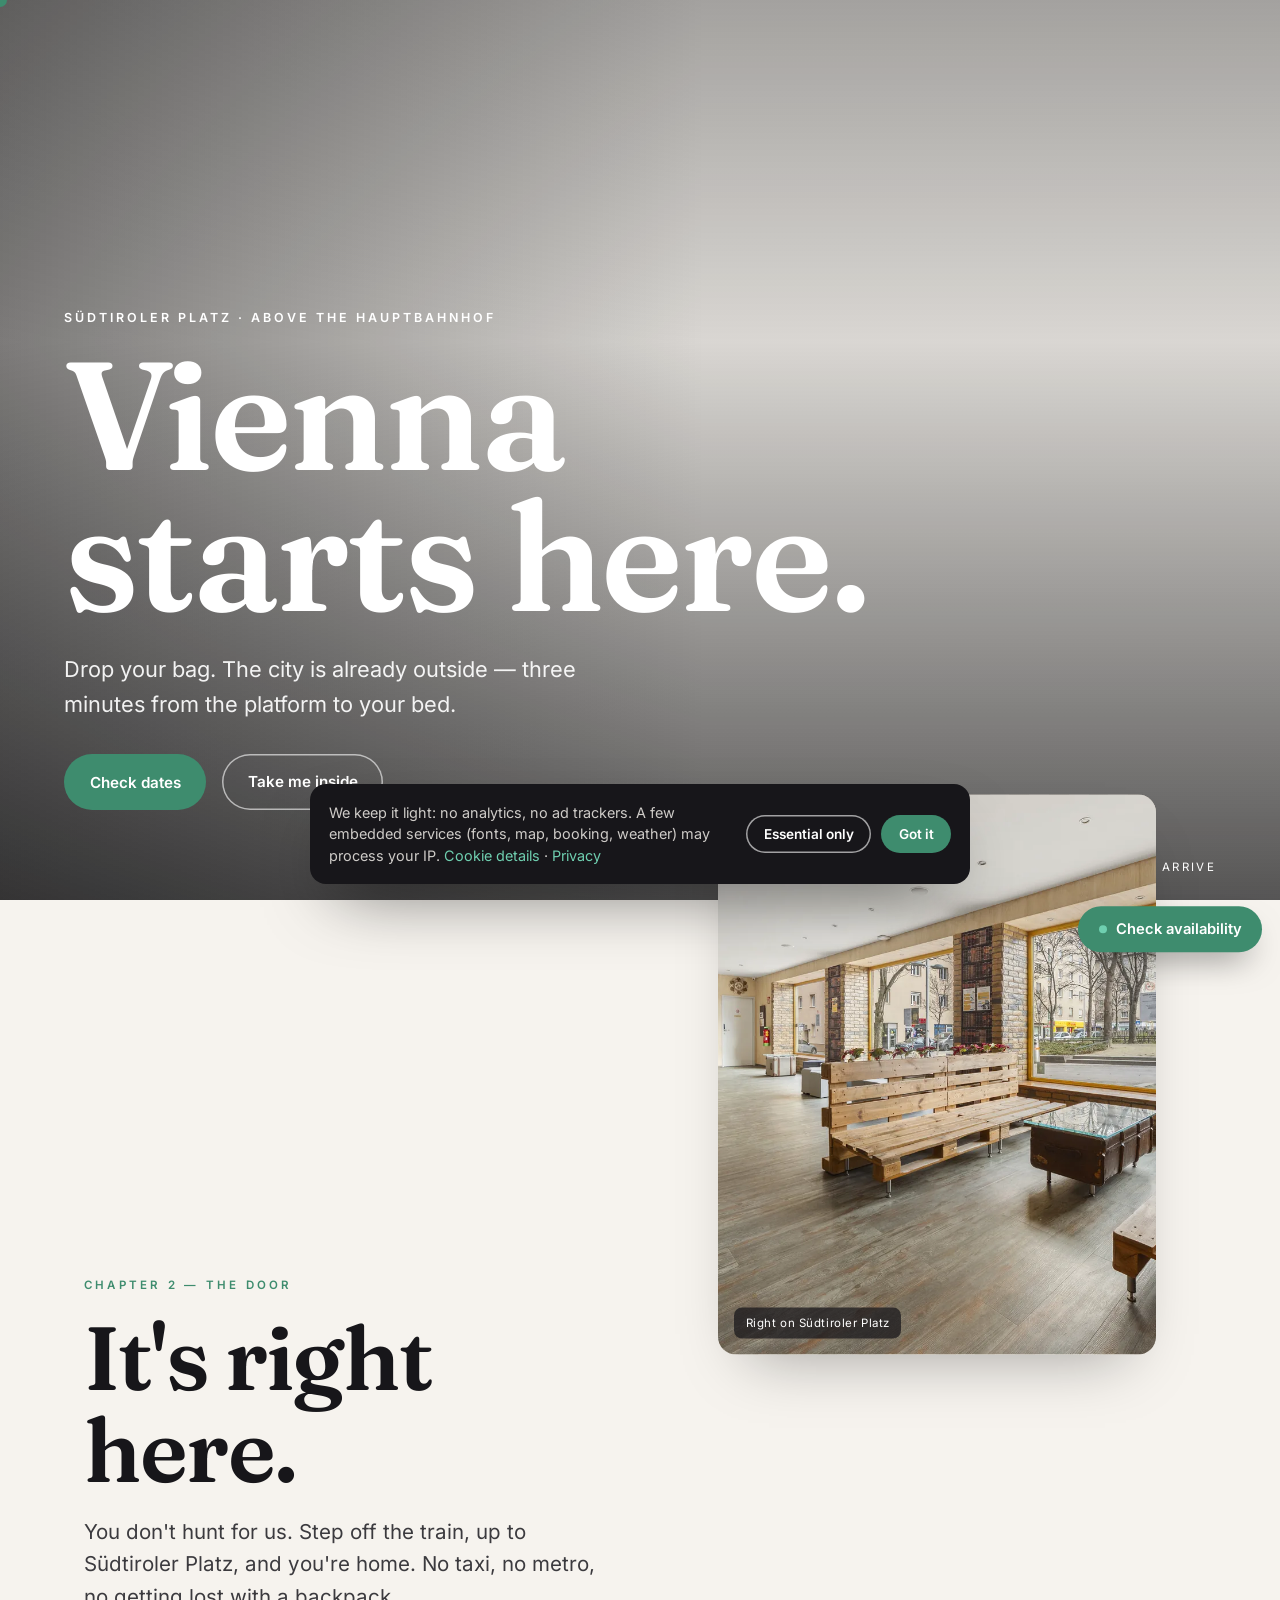
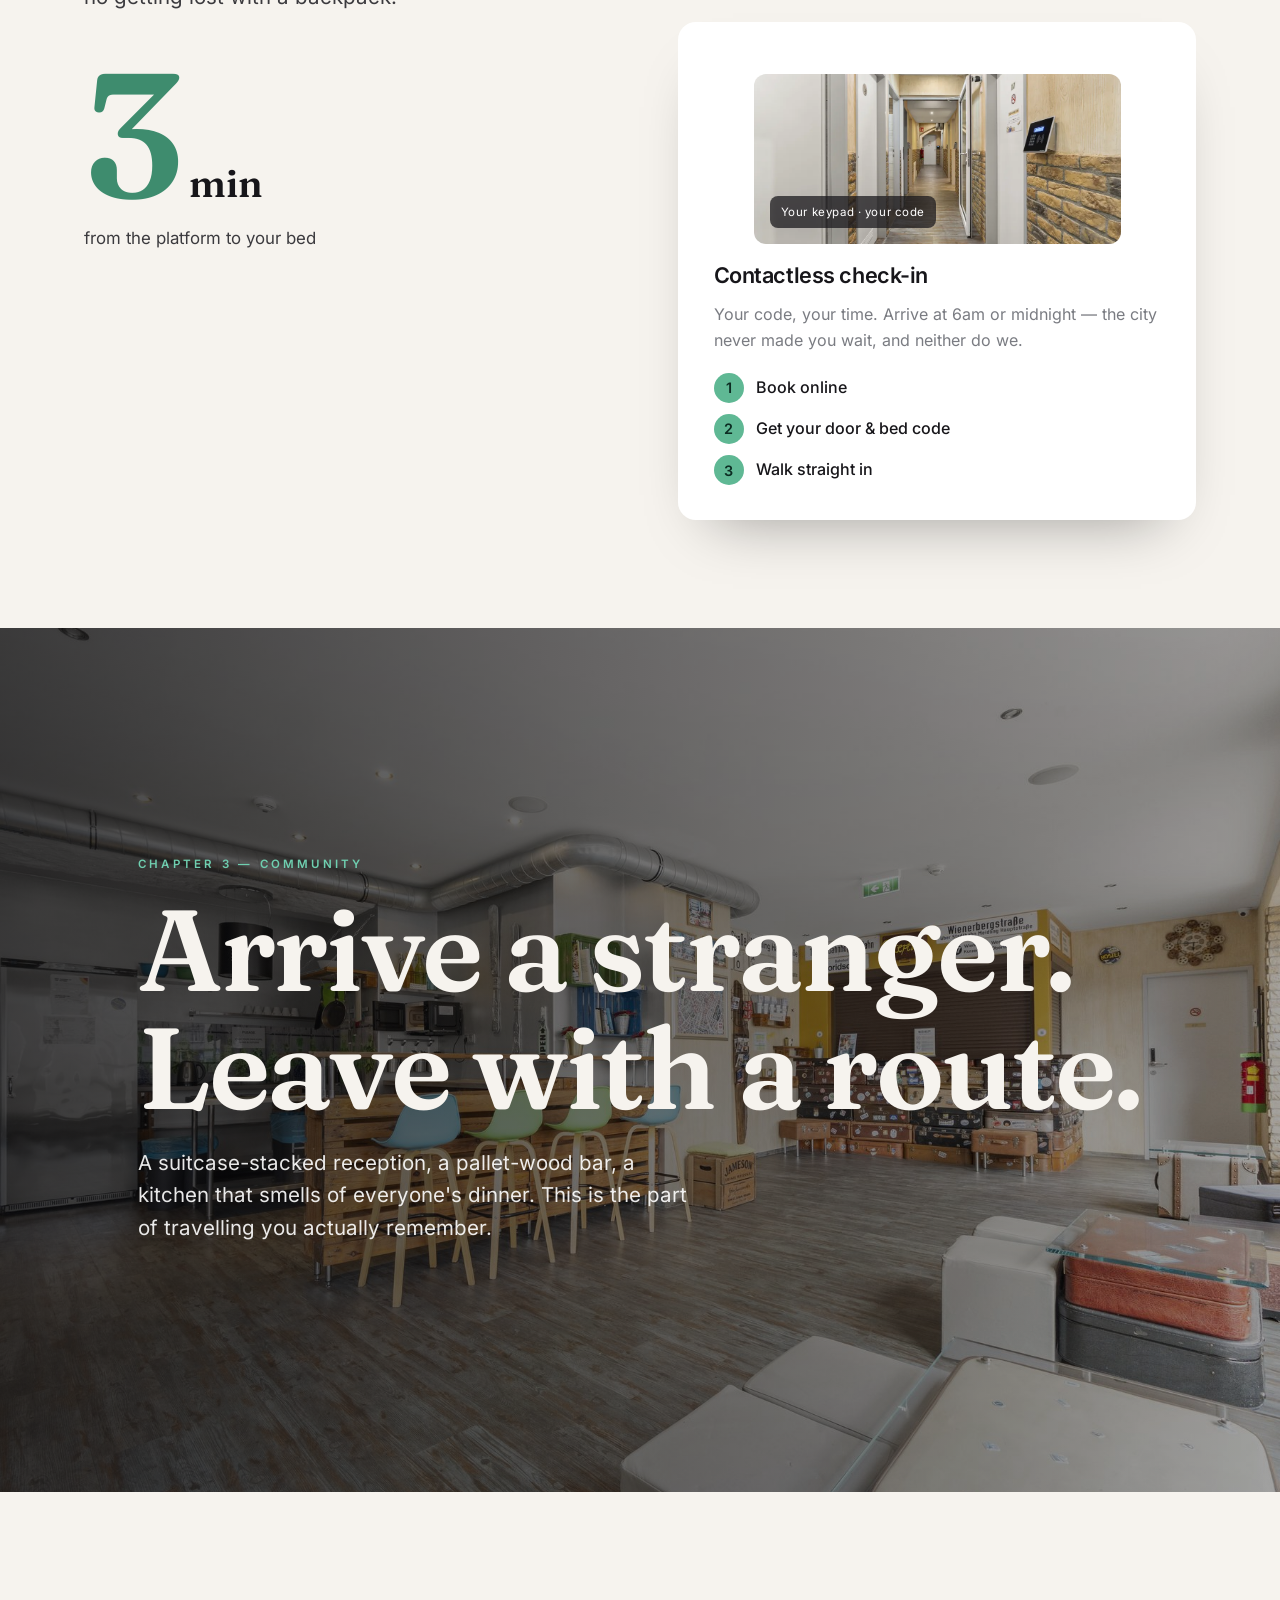
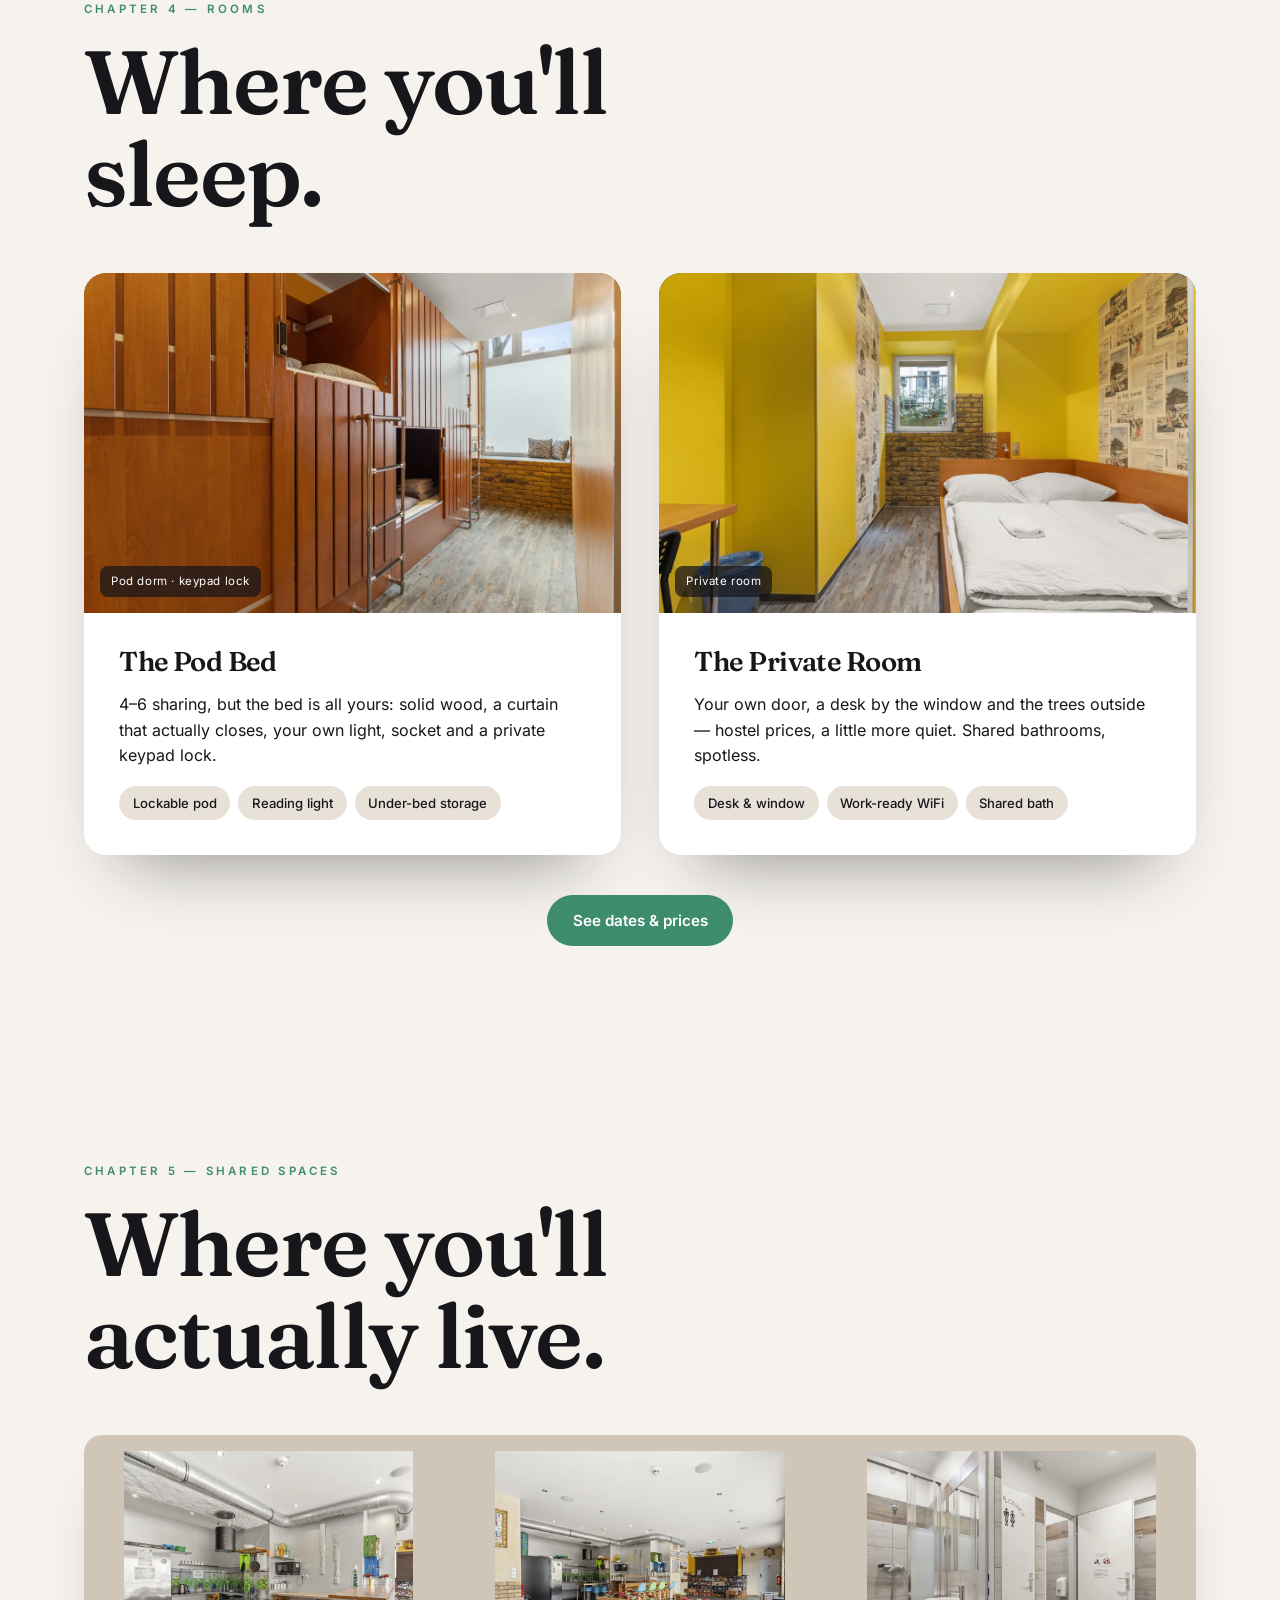
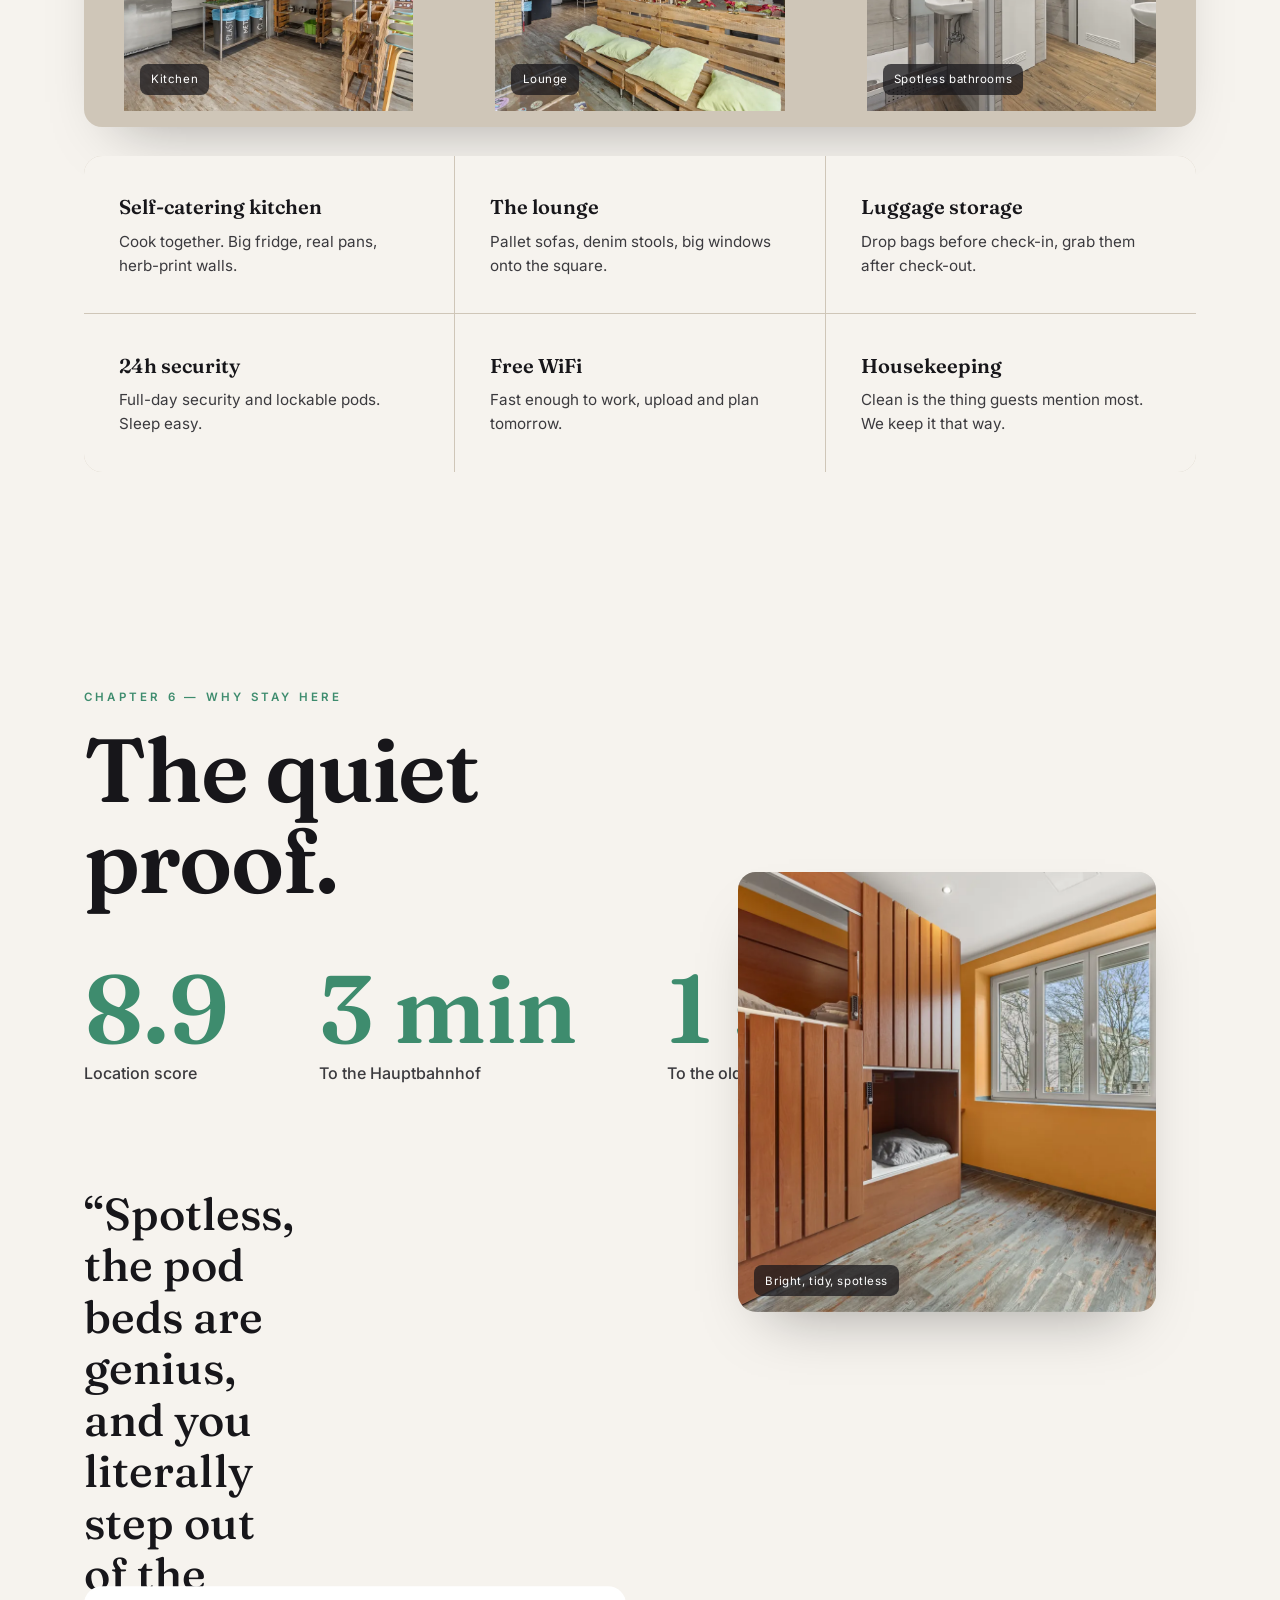
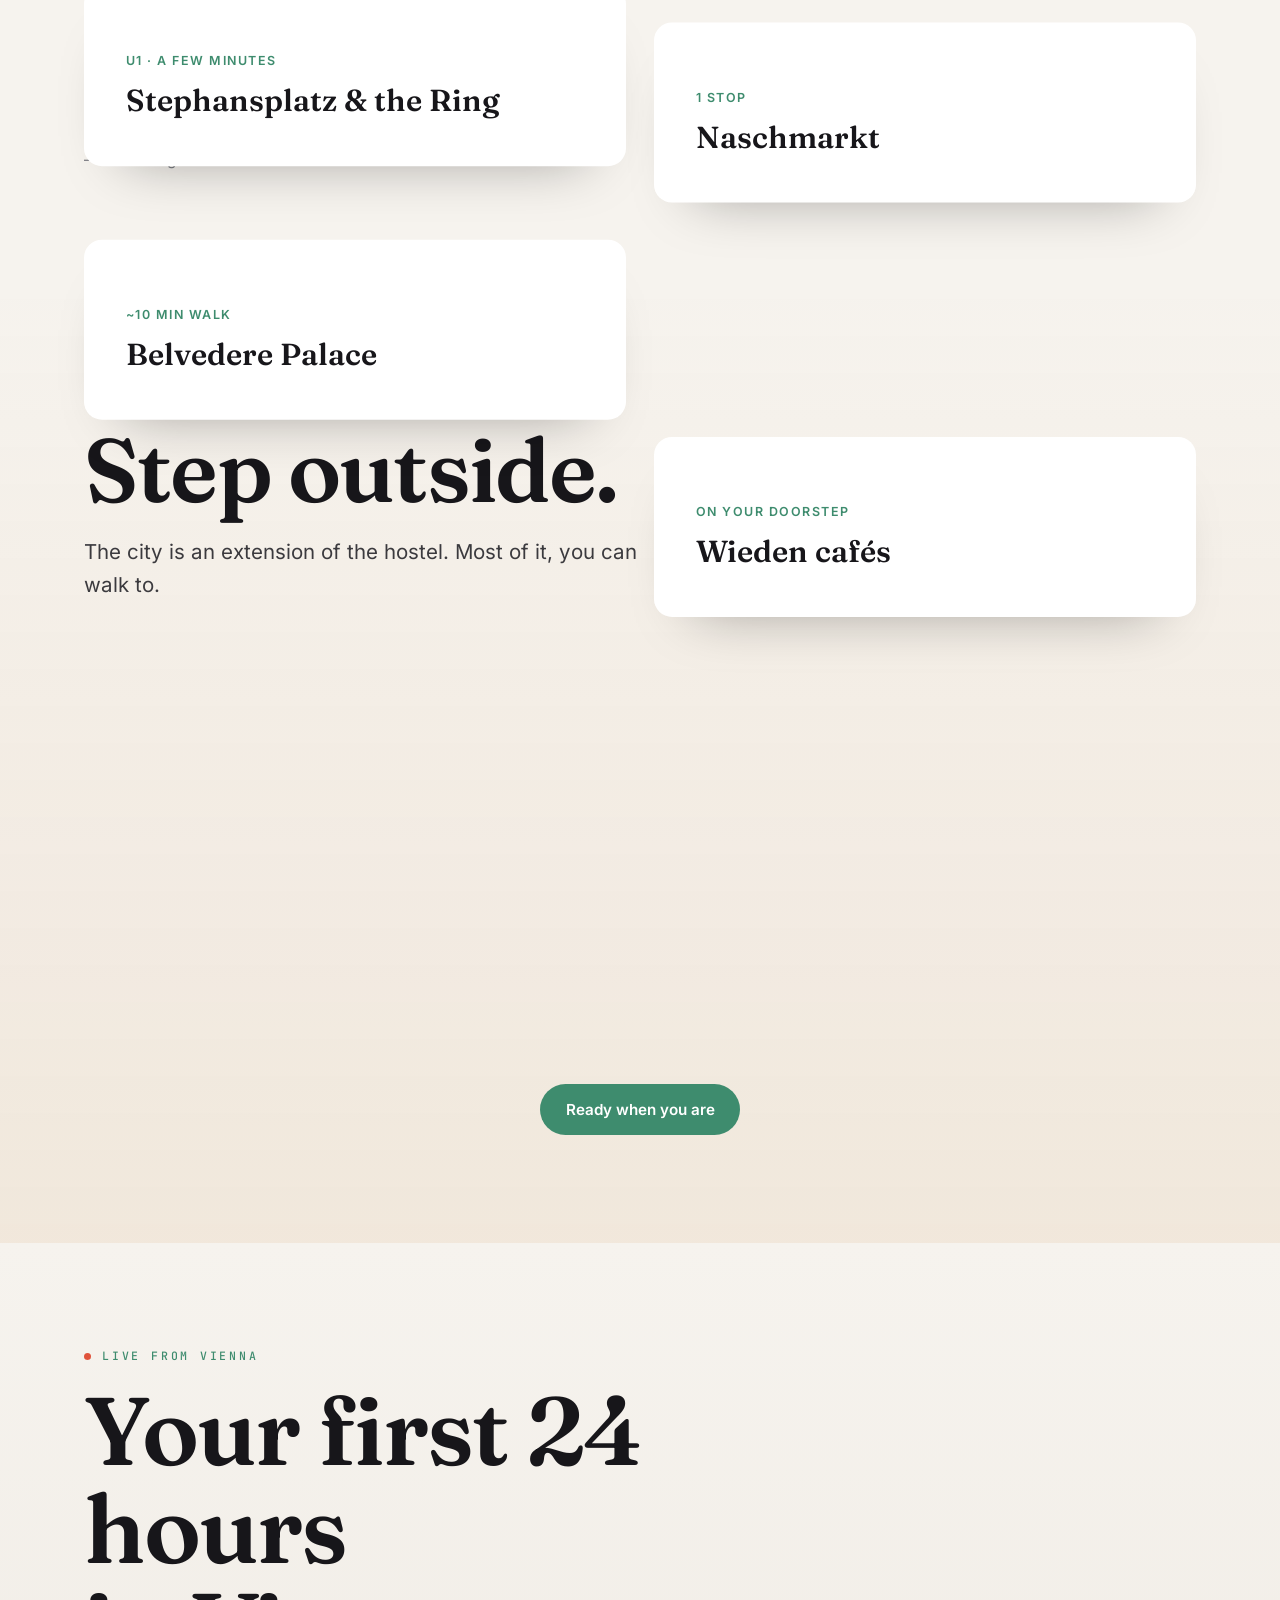
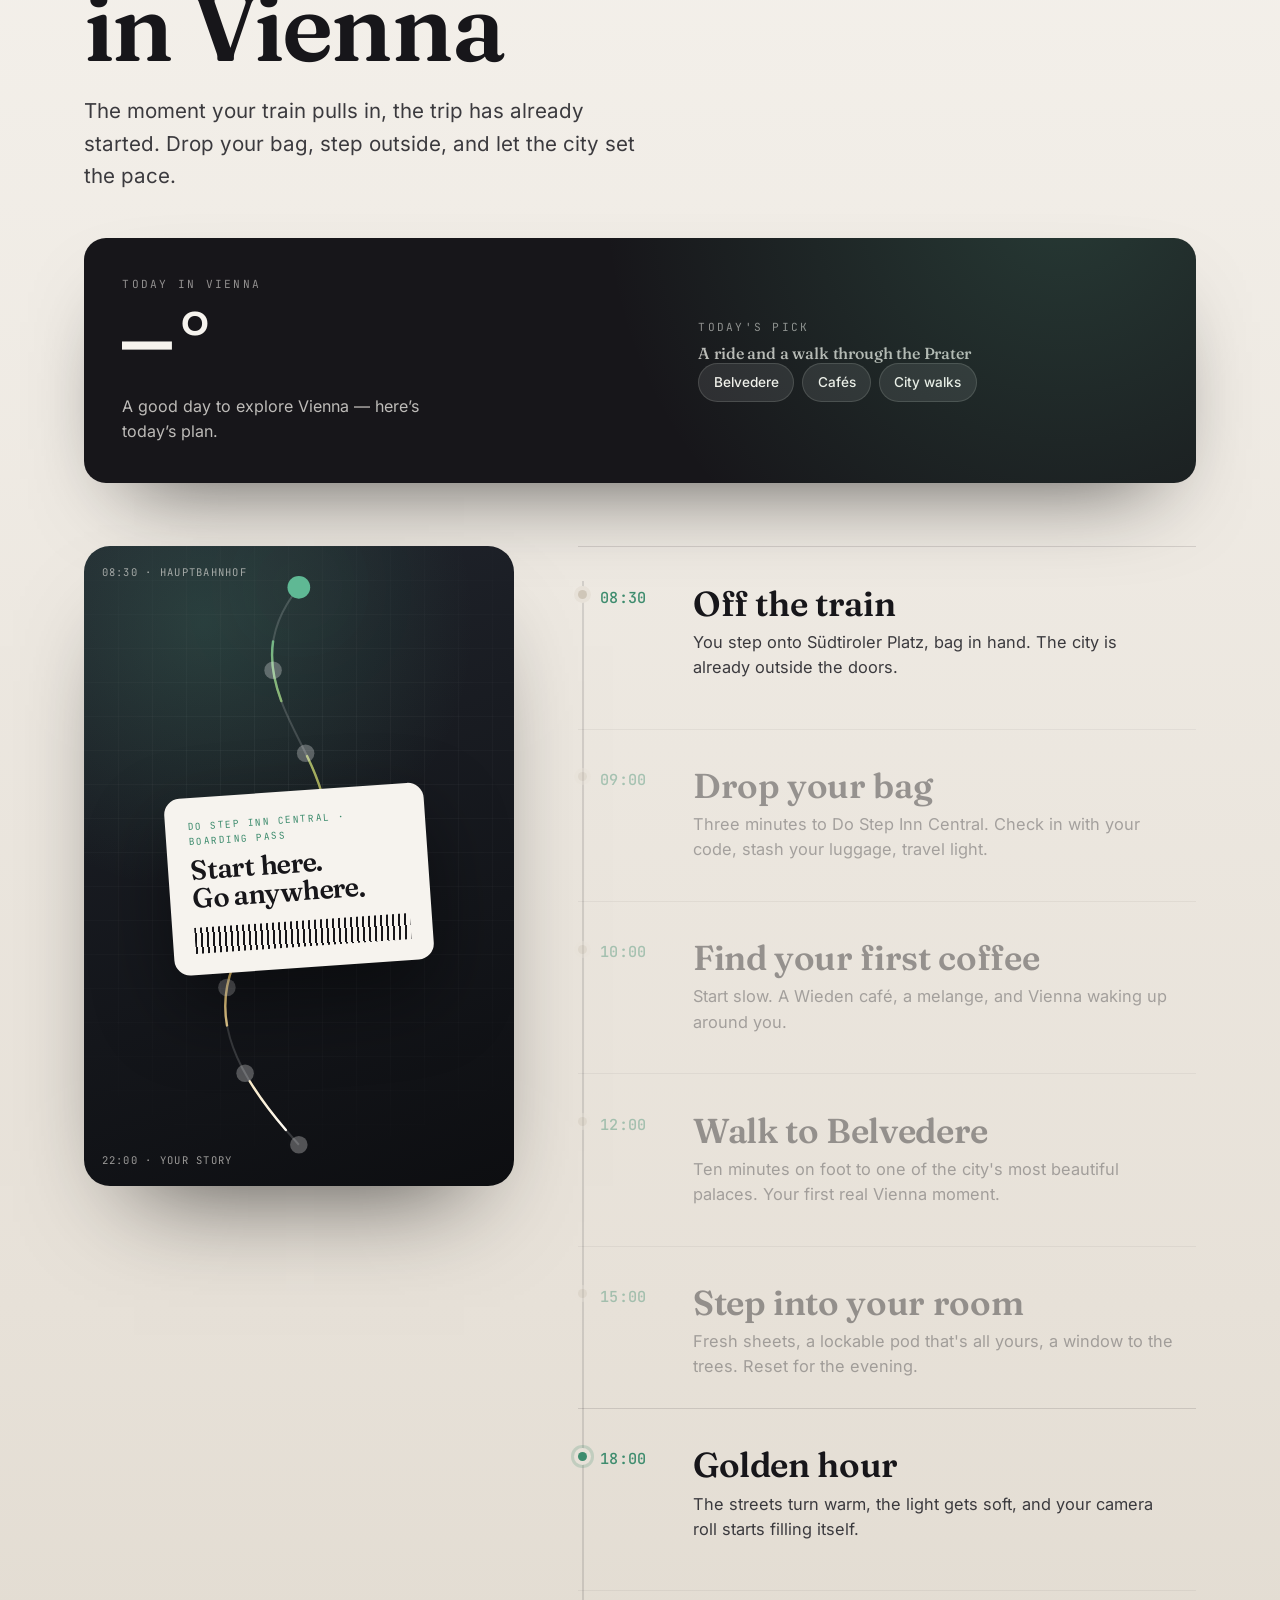
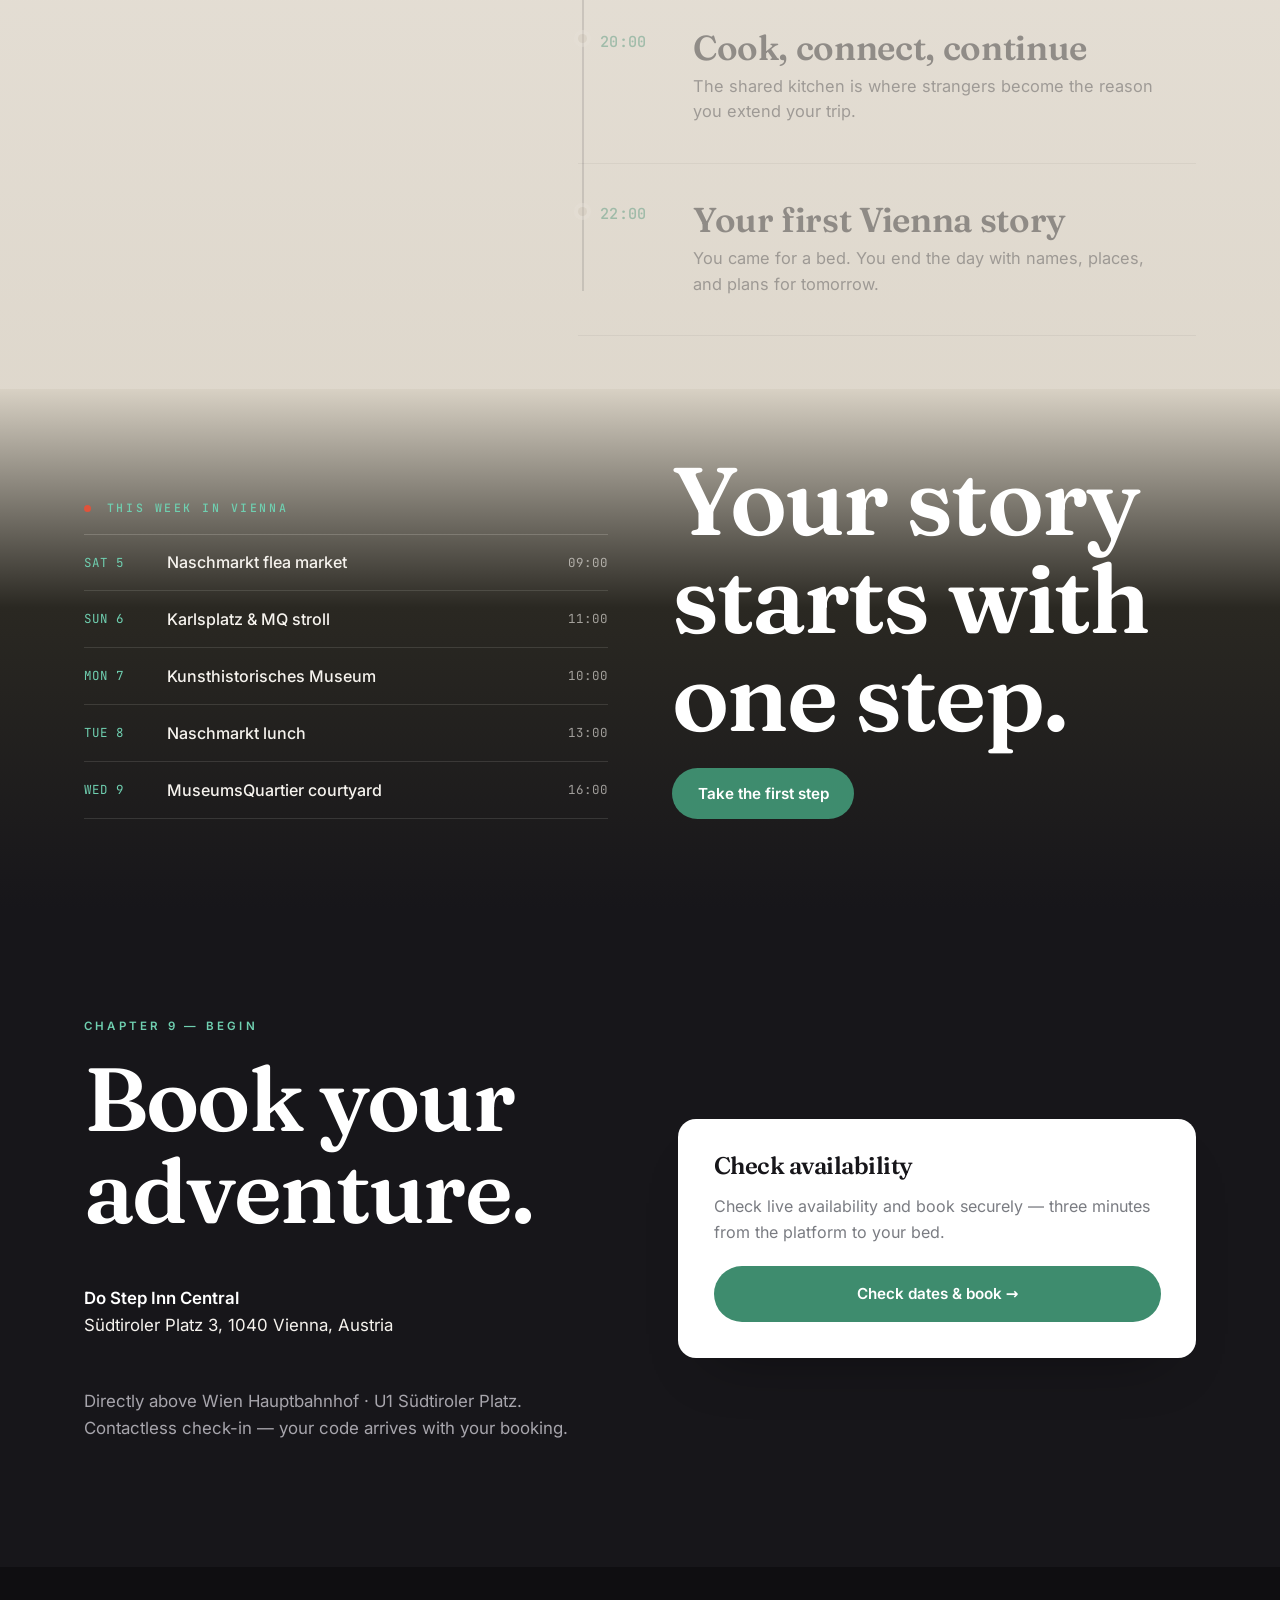
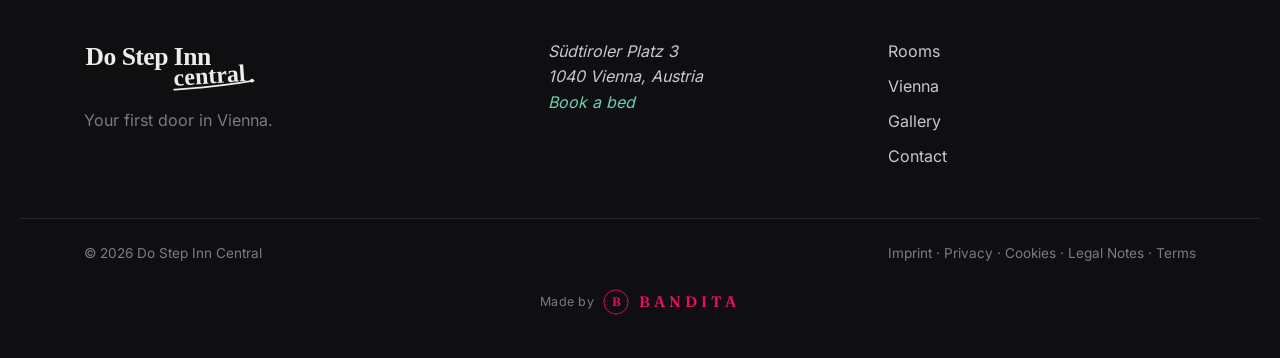
==== commit 1c86f3fb: "Fix booking UX, remove check-in link, polish First 24h section - Remove 'See the check-in form' link" ====
--- a/index.html
+++ b/index.html
@@ -353,7 +353,7 @@
         <div class="map-grid"></div>
         <span class="map-label map-label--top mono">08:30 · Hauptbahnhof</span>
         <span class="map-label map-label--bot mono">22:00 · Your story</span>
-        <svg class="map-route" viewBox="0 0 44 62" preserveAspectRatio="none">
+        <svg class="map-route" viewBox="0 0 44 62" preserveAspectRatio="xMidYMid slice">
           <defs>
             <linearGradient id="v24grad" x1="0" y1="0" x2="0" y2="1">
               <stop offset="0" stop-color="#5FB894" /><stop offset="0.6" stop-color="#E6B23A" /><stop offset="1" stop-color="#ffffff" />
@@ -411,20 +411,13 @@
       <div class="reassure reveal" data-reveal>
         <p><b>Do Step Inn Central</b><br/>Südtiroler Platz 3, 1040 Vienna, Austria</p>
         <p class="muted">Directly above Wien Hauptbahnhof · U1 Südtiroler Platz. Contactless check-in — your code arrives with your booking.</p>
-        <p><a class="link" href="assets/checkin-form.pdf" target="_blank" rel="noopener" data-cursor="link">See the check-in form →</a></p>
       </div>
     </div>
     <div class="bookmount card">
       <h3 id="book-heading" tabindex="-1">Check availability</h3>
-      <!-- Native mount for the uphotel IBE engine -->
-      <div id="ibe-widget" aria-live="polite"
-           data-ibe-key="78c820ab-21ac-4763-a6d6-767d2e845c89"
-           data-ibe-url="https://ibe-server.myibe.com/ibe-preview/78c820ab-21ac-4763-a6d6-767d2e845c89">
-        <div class="embed-gate">
-          <p class="muted">The live booking calendar loads from our booking provider (uphotel) and may set cookies.</p>
-          <button class="btn btn--primary btn--full" type="button" data-load-booking data-cursor="book">Load booking calendar</button>
-          <p class="bookmount__fallback muted">Or <a class="link" href="https://ibe-server.myibe.com/ibe-preview/78c820ab-21ac-4763-a6d6-767d2e845c89" target="_blank" rel="noopener" data-cursor="book">open the secure booking page →</a></p>
-        </div>
+      <div id="ibe-widget" aria-live="polite">
+        <p class="muted" style="margin:0 0 1.3rem">Check live availability and book securely — three minutes from the platform to your bed.</p>
+        <a class="btn btn--primary btn--full" href="https://ibe-server.myibe.com/ibe-preview/78c820ab-21ac-4763-a6d6-767d2e845c89#/booking/search" target="_blank" rel="noopener" data-cursor="book">Check dates &amp; book →</a>
       </div>
     </div>
   </div>
--- a/assets/css/style.css
+++ b/assets/css/style.css
@@ -685,3 +685,7 @@
 .map-embed .embed-gate{align-items:center;text-align:center}
 .map-embed .embed-gate .btn{align-self:center}
 .embed-gate .muted{margin:0}
+
+/* ---------- Inline booking iframe ---------- */
+.ibe-frame{width:100%;min-height:760px;border:0;border-radius:12px;background:#fff;display:block}
+@media(max-width:700px){.ibe-frame{min-height:640px}}
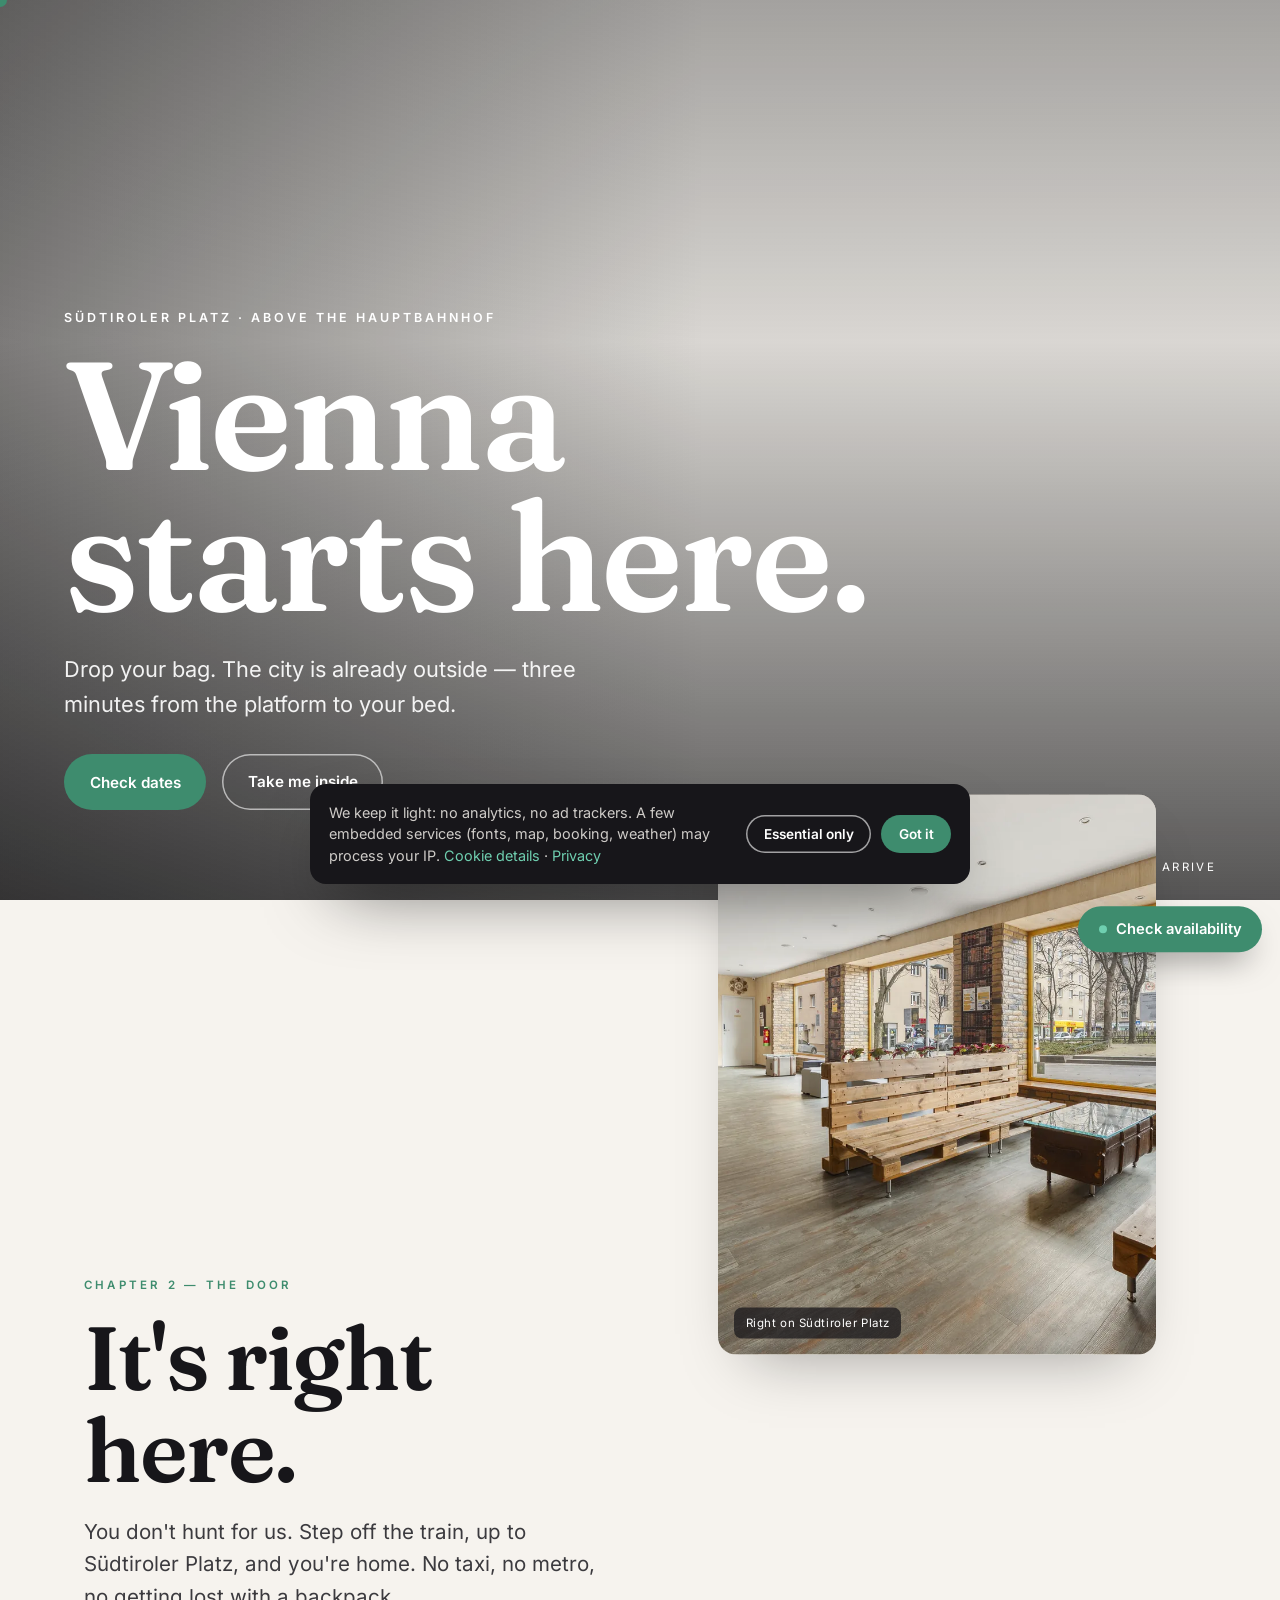
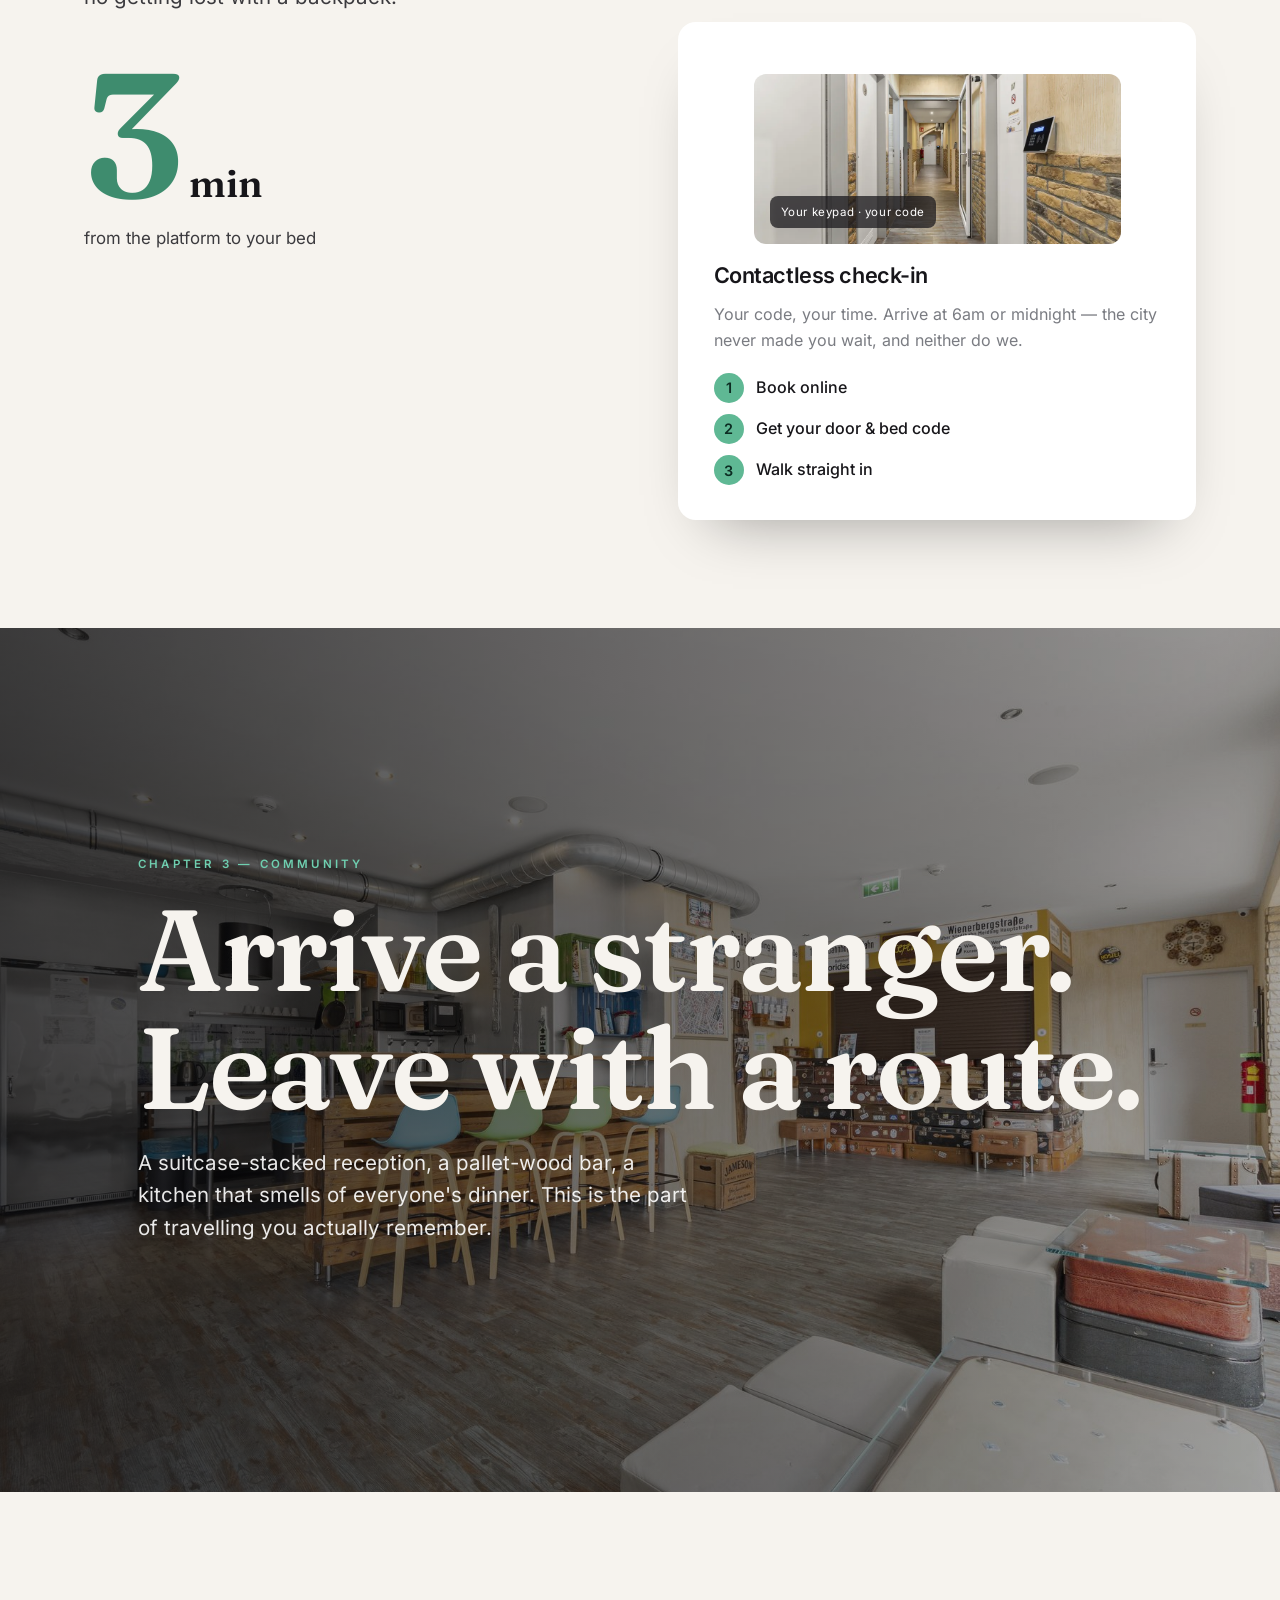
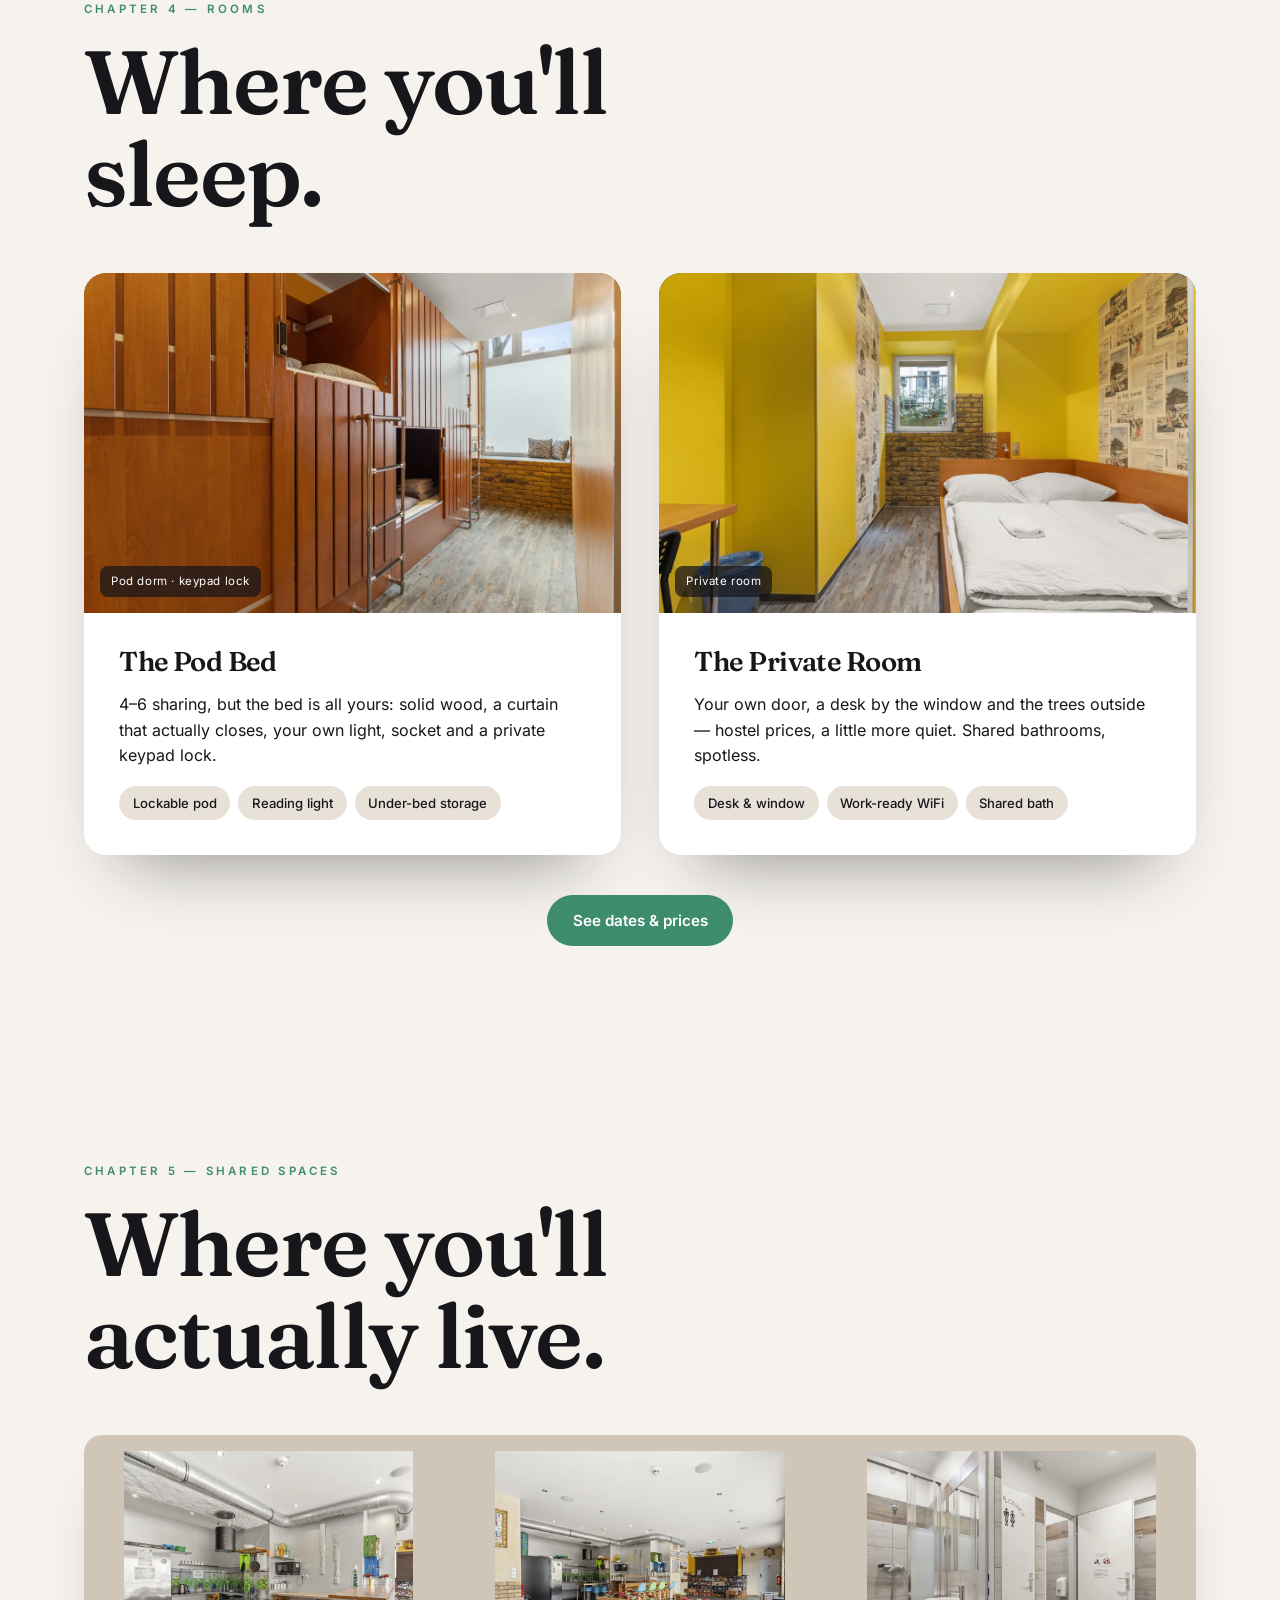
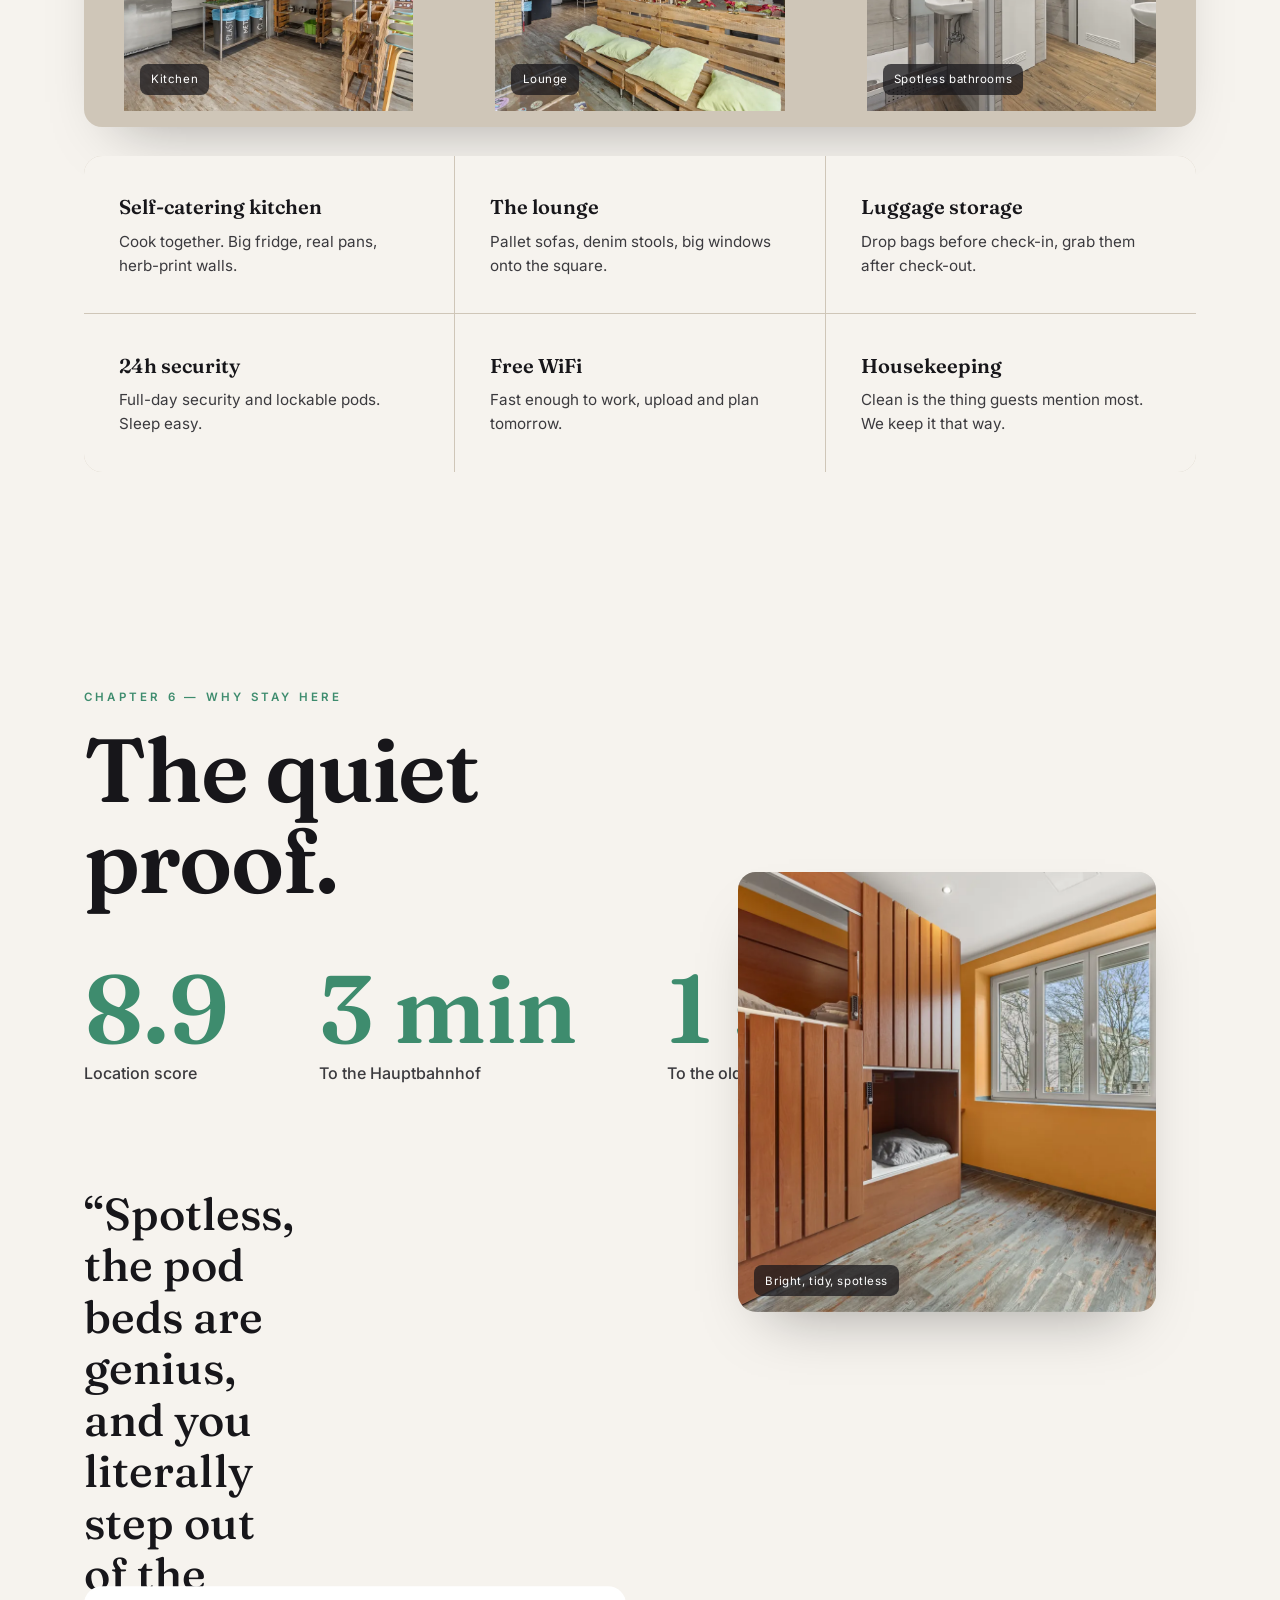
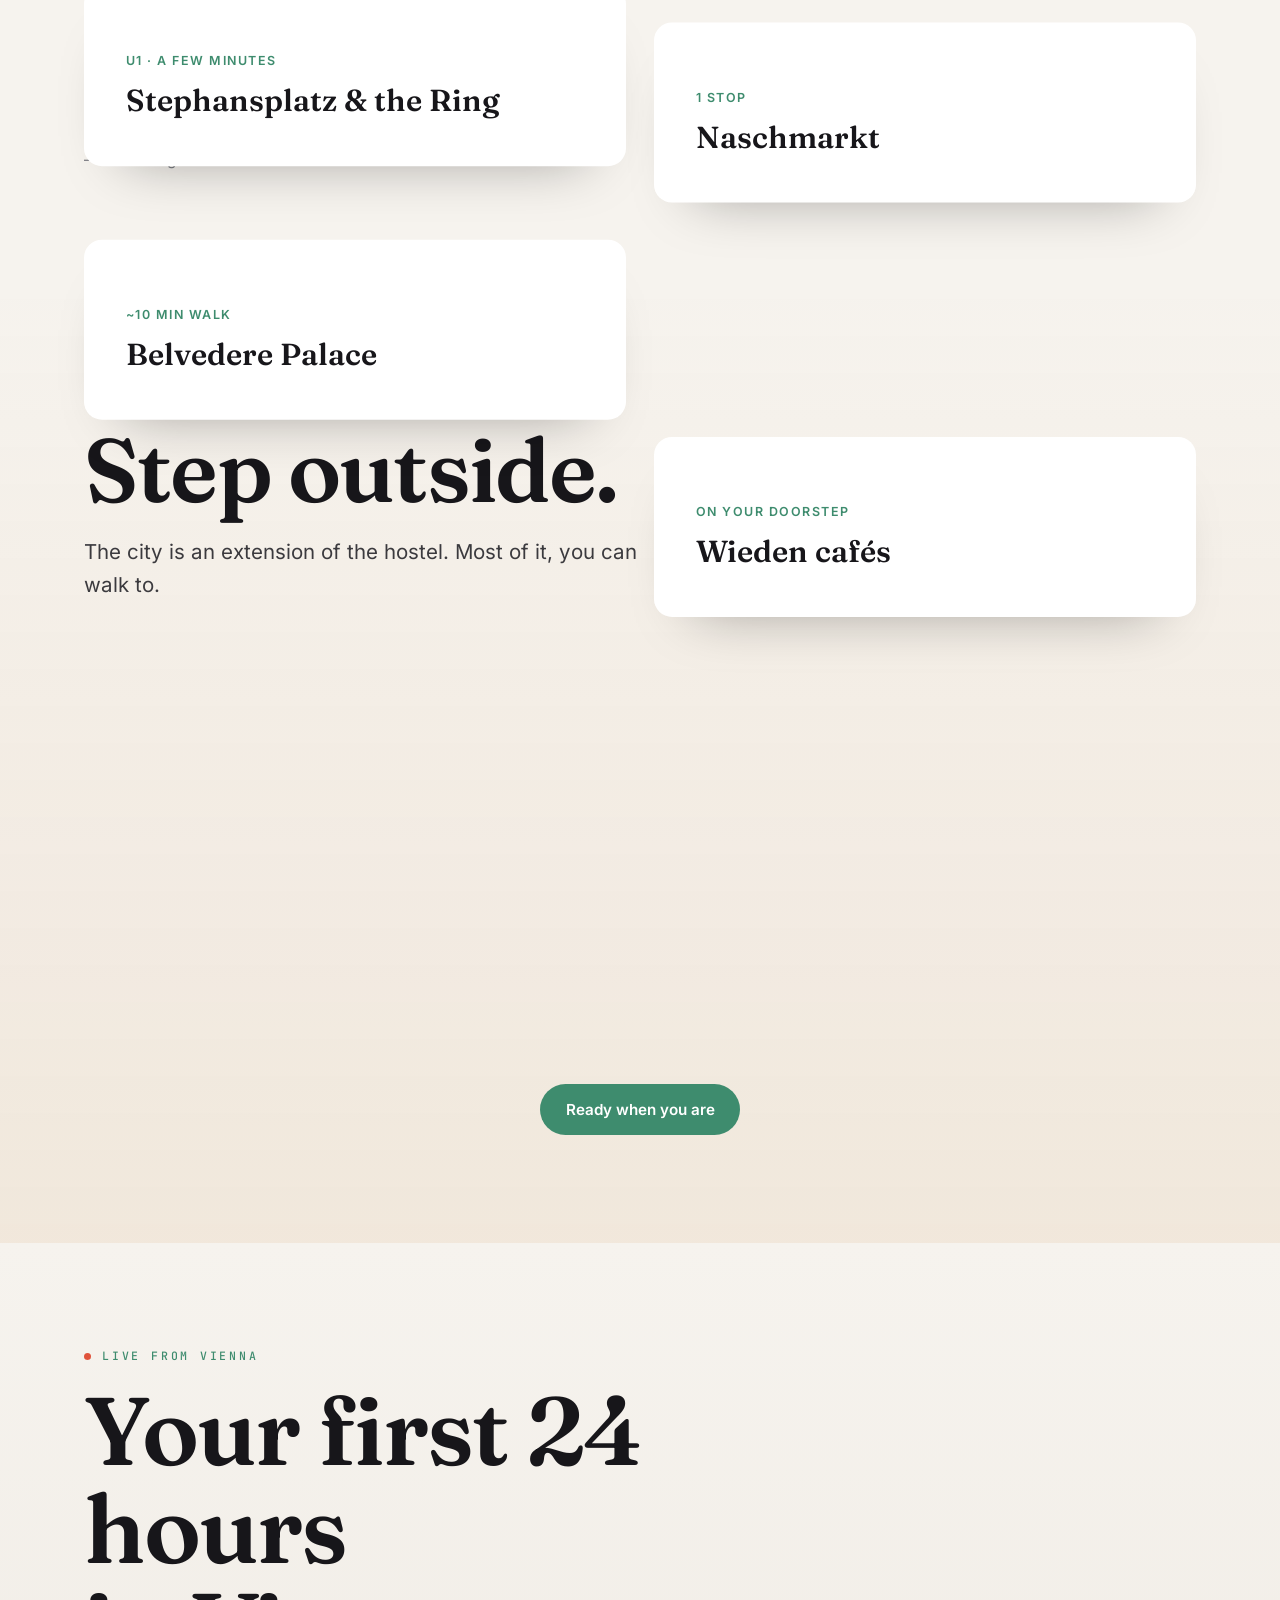
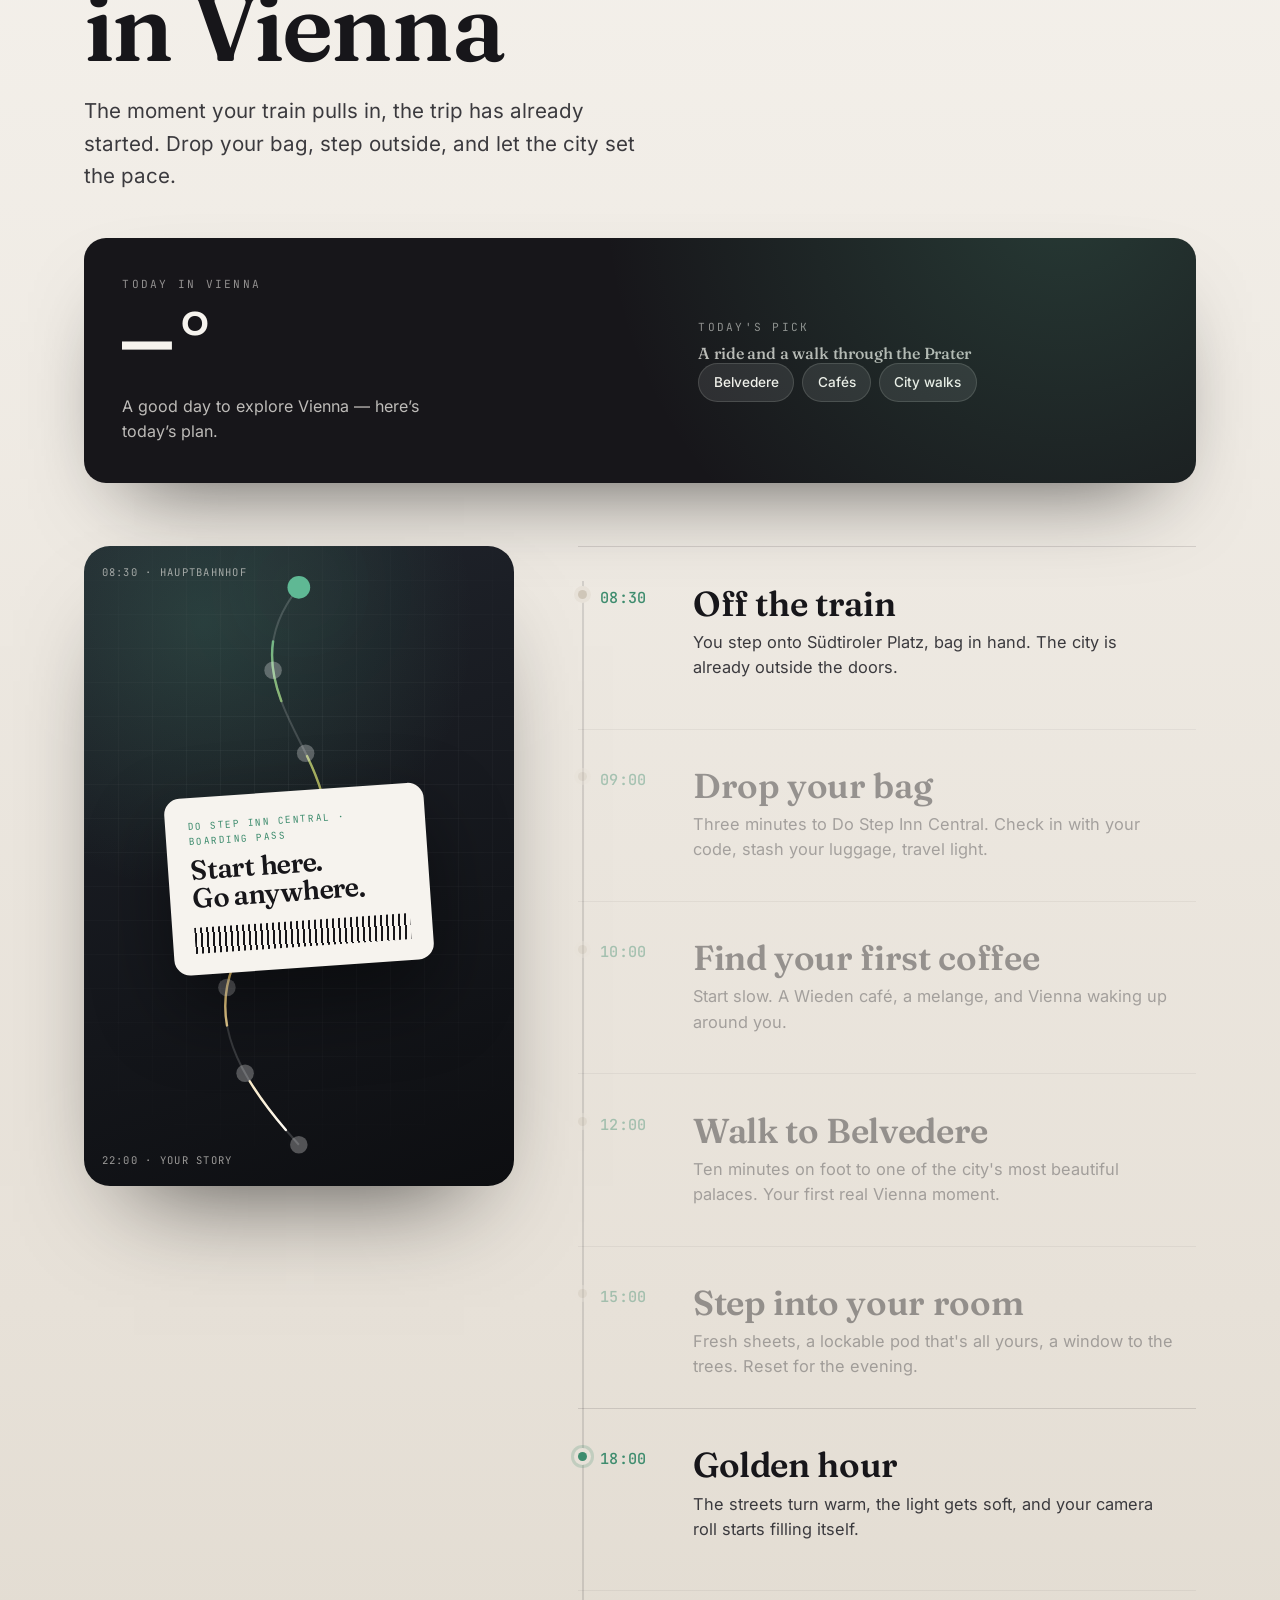
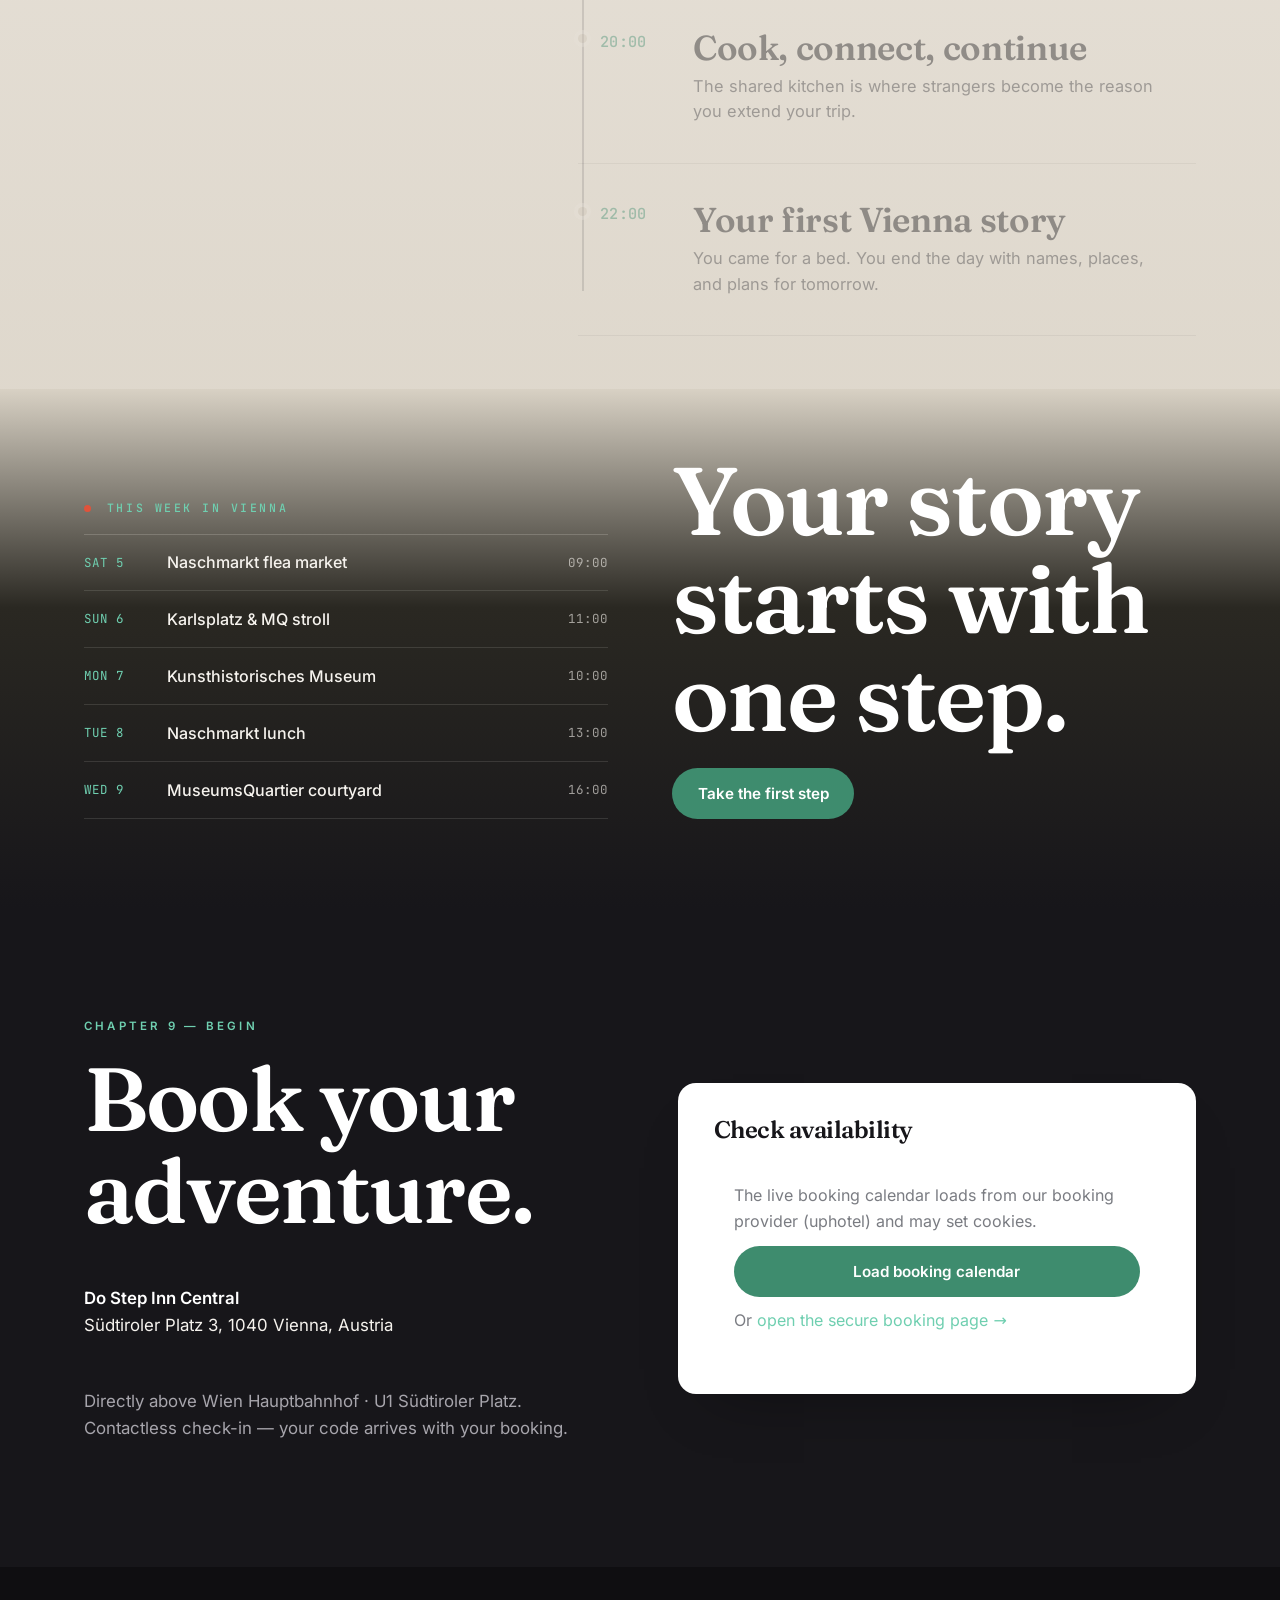
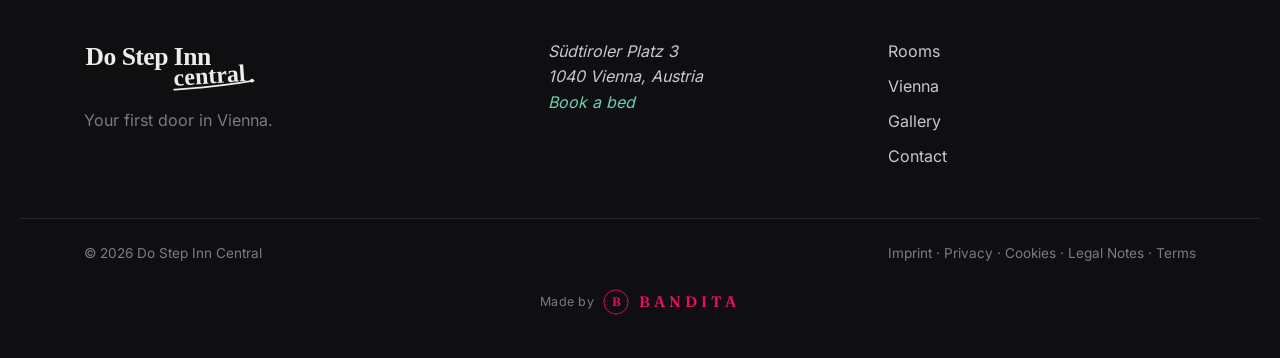
==== commit c1372540: "Restore native inline booking widget (domain now whitelisted at uphotel) do-step-inn-central.vercel." ====
--- a/index.html
+++ b/index.html
@@ -415,9 +415,14 @@
     </div>
     <div class="bookmount card">
       <h3 id="book-heading" tabindex="-1">Check availability</h3>
-      <div id="ibe-widget" aria-live="polite">
-        <p class="muted" style="margin:0 0 1.3rem">Check live availability and book securely — three minutes from the platform to your bed.</p>
-        <a class="btn btn--primary btn--full" href="https://ibe-server.myibe.com/ibe-preview/78c820ab-21ac-4763-a6d6-767d2e845c89#/booking/search" target="_blank" rel="noopener" data-cursor="book">Check dates &amp; book →</a>
+      <div id="ibe-widget" aria-live="polite"
+           data-ibe-key="78c820ab-21ac-4763-a6d6-767d2e845c89"
+           data-ibe-url="https://ibe-server.myibe.com/ibe-preview/78c820ab-21ac-4763-a6d6-767d2e845c89#/booking/search">
+        <div class="embed-gate">
+          <p class="muted">The live booking calendar loads from our booking provider (uphotel) and may set cookies.</p>
+          <button class="btn btn--primary btn--full" type="button" data-load-booking data-cursor="book">Load booking calendar</button>
+          <p class="bookmount__fallback muted">Or <a class="link" href="https://ibe-server.myibe.com/ibe-preview/78c820ab-21ac-4763-a6d6-767d2e845c89#/booking/search" target="_blank" rel="noopener" data-cursor="book">open the secure booking page →</a></p>
+        </div>
       </div>
     </div>
   </div>
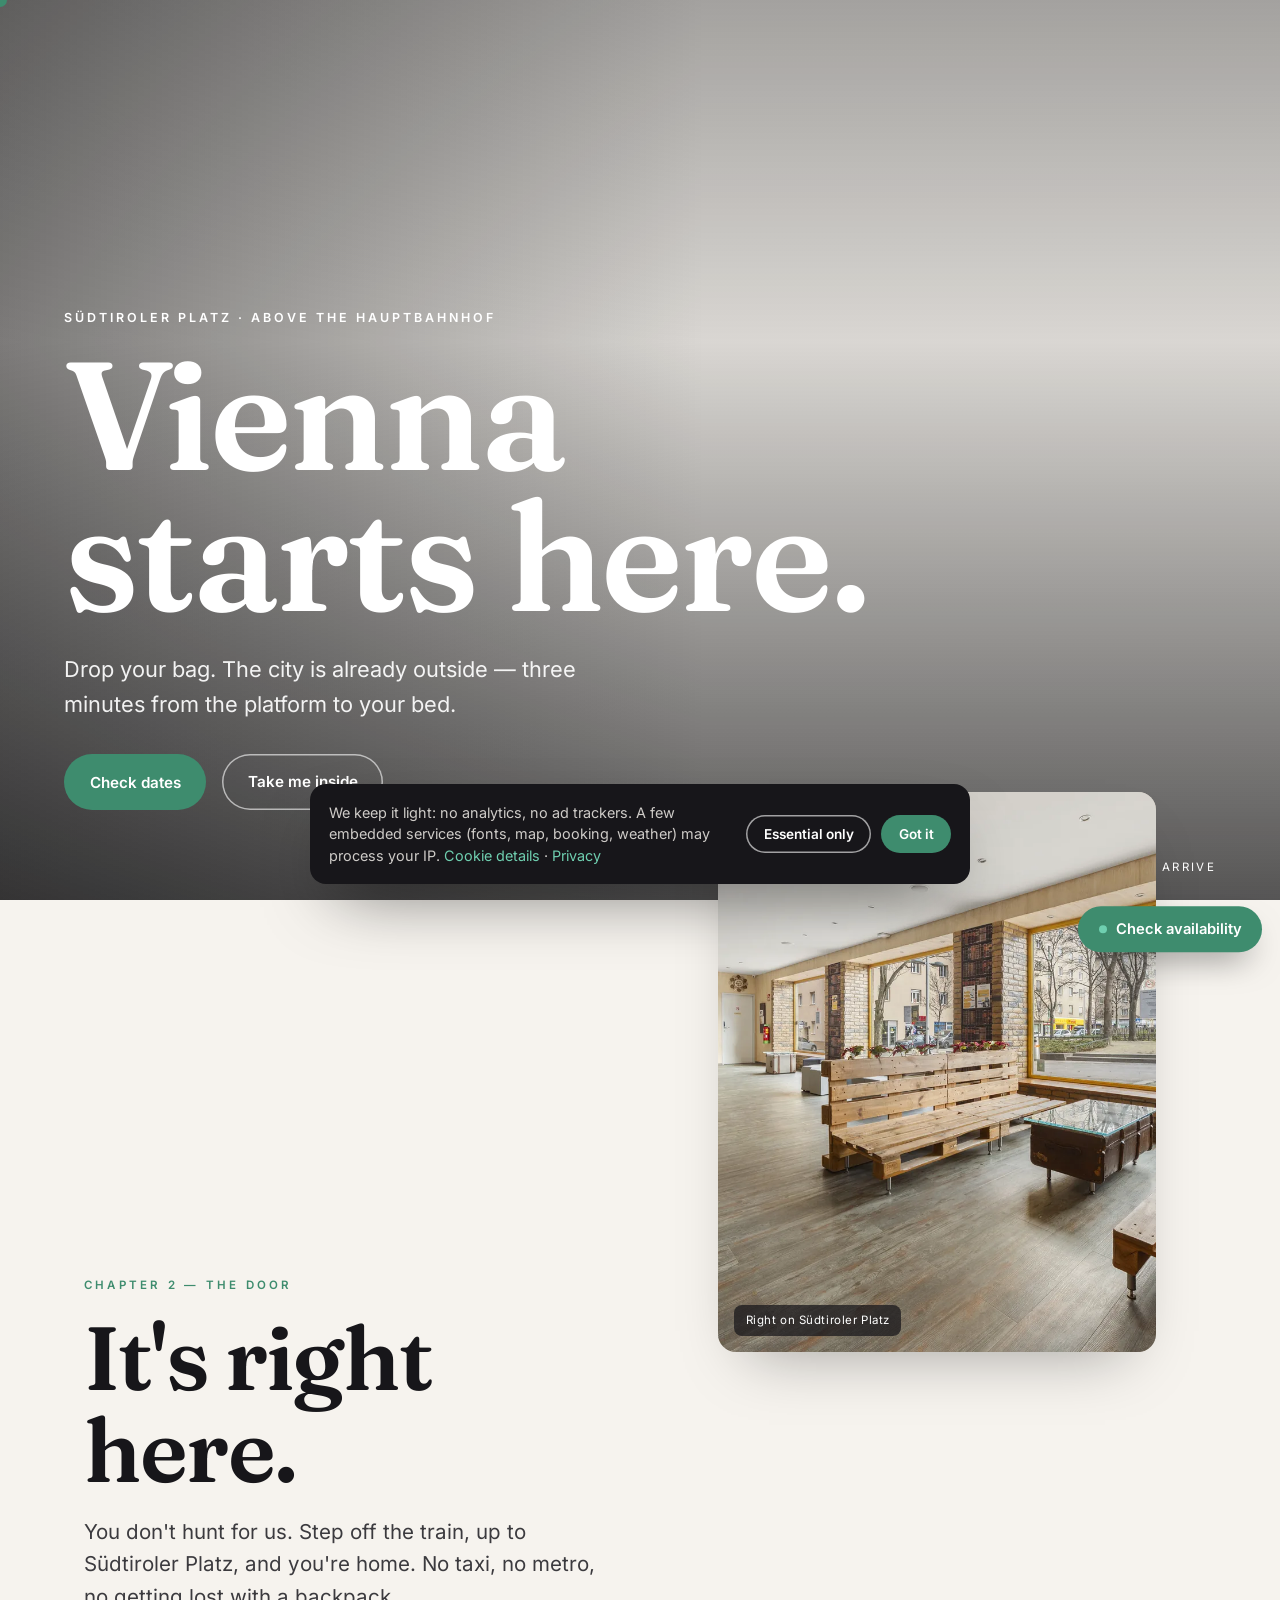
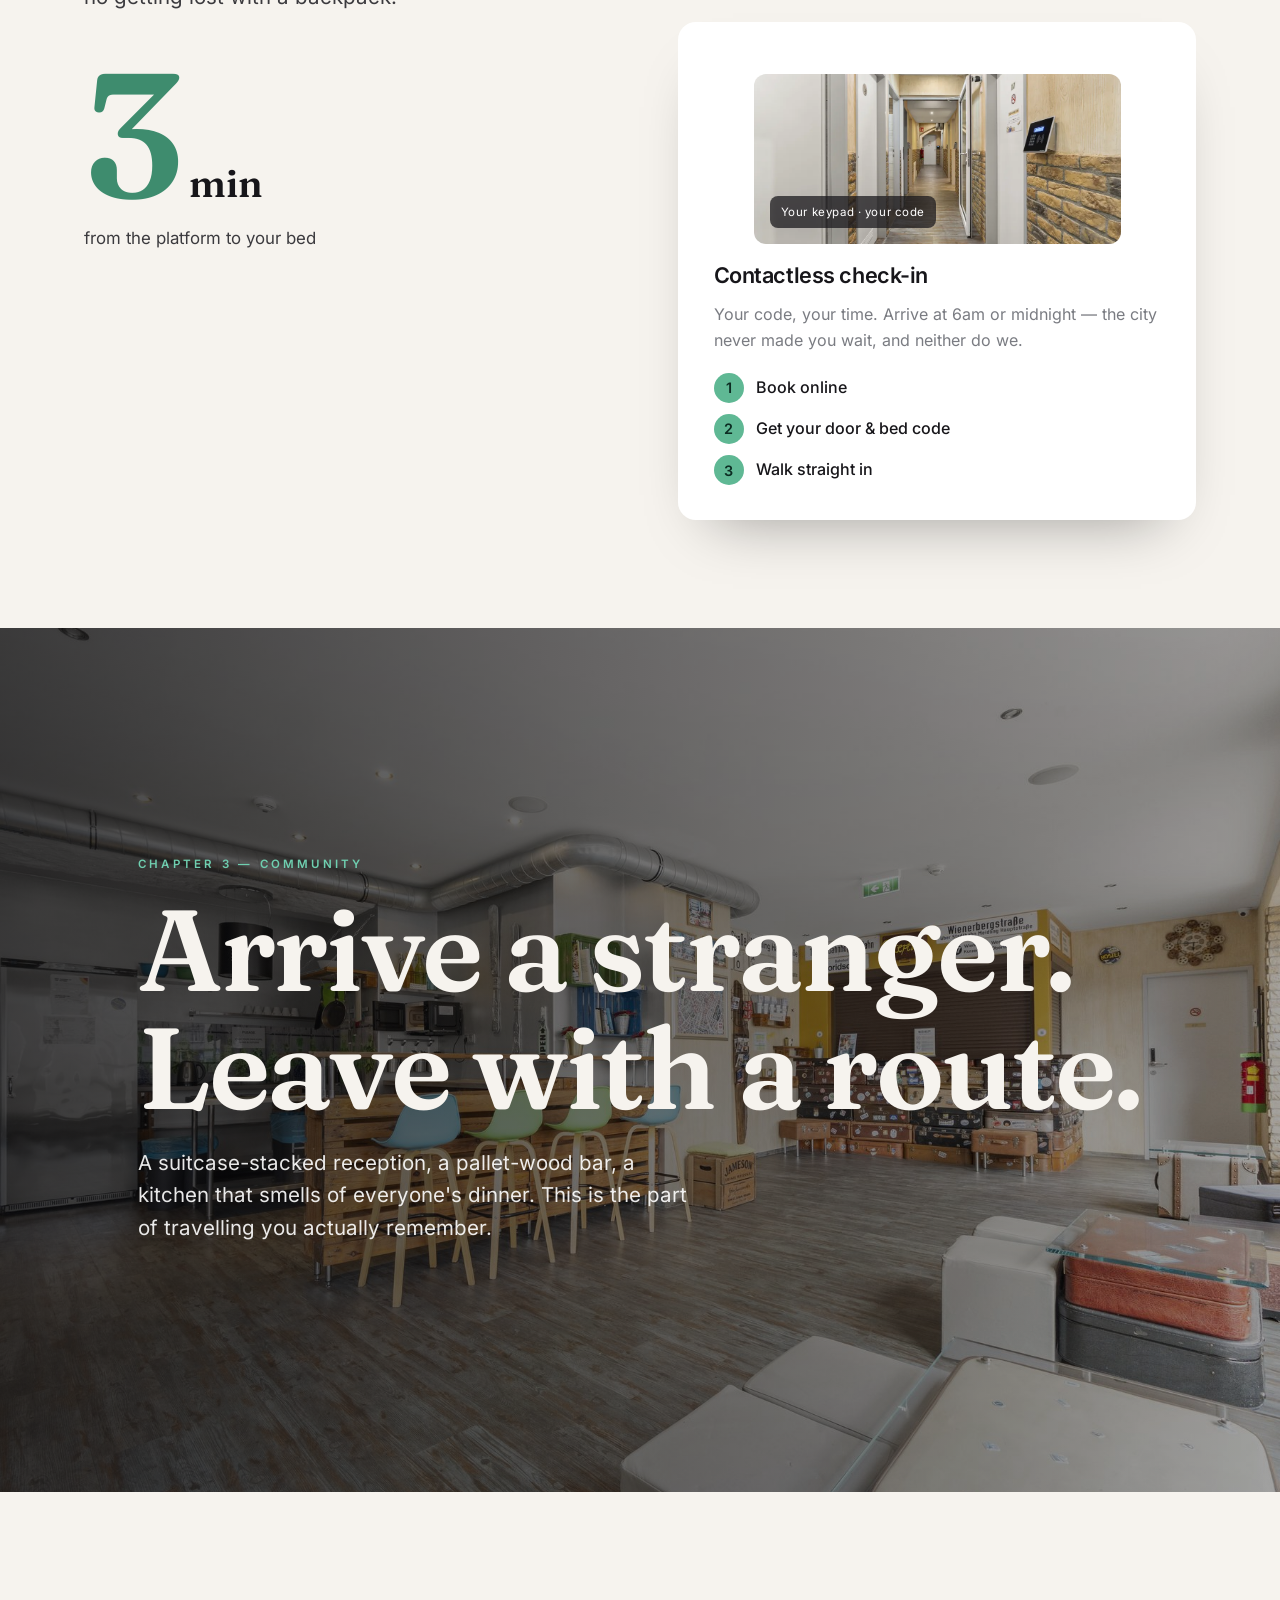
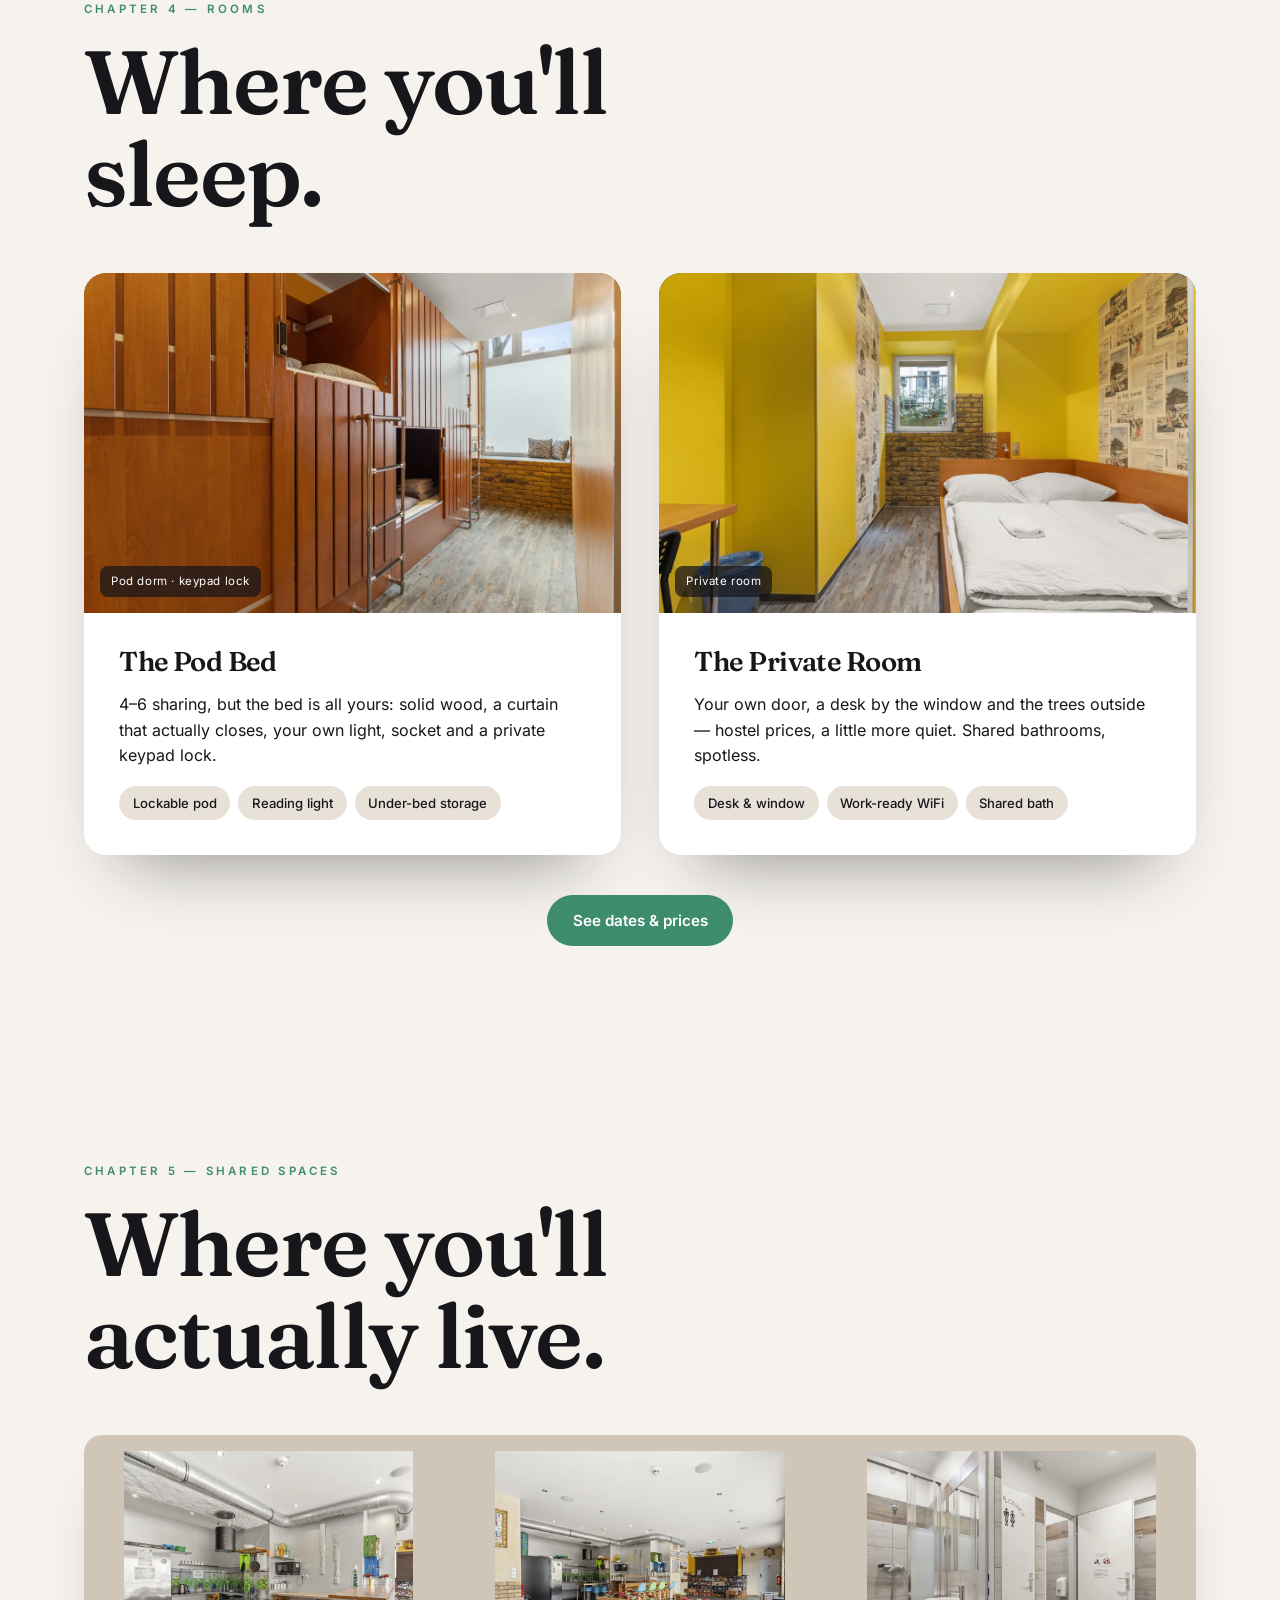
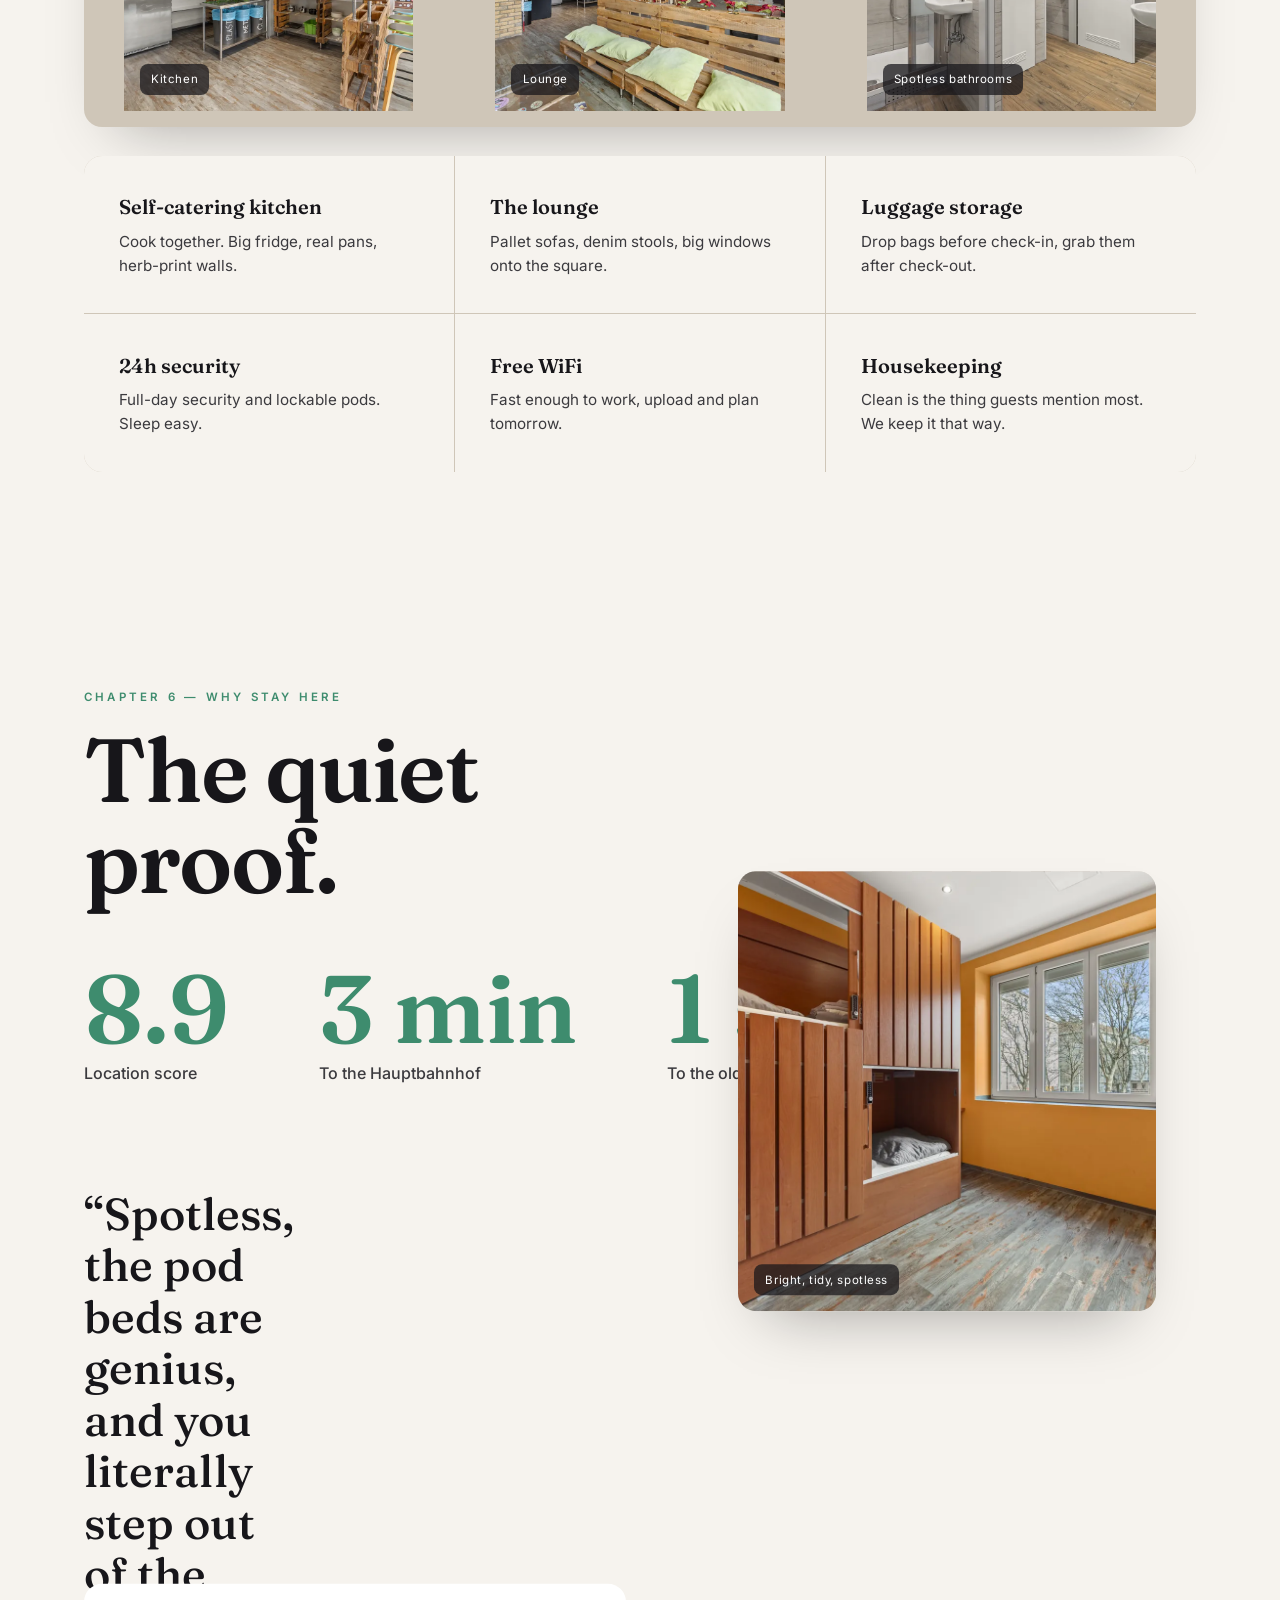
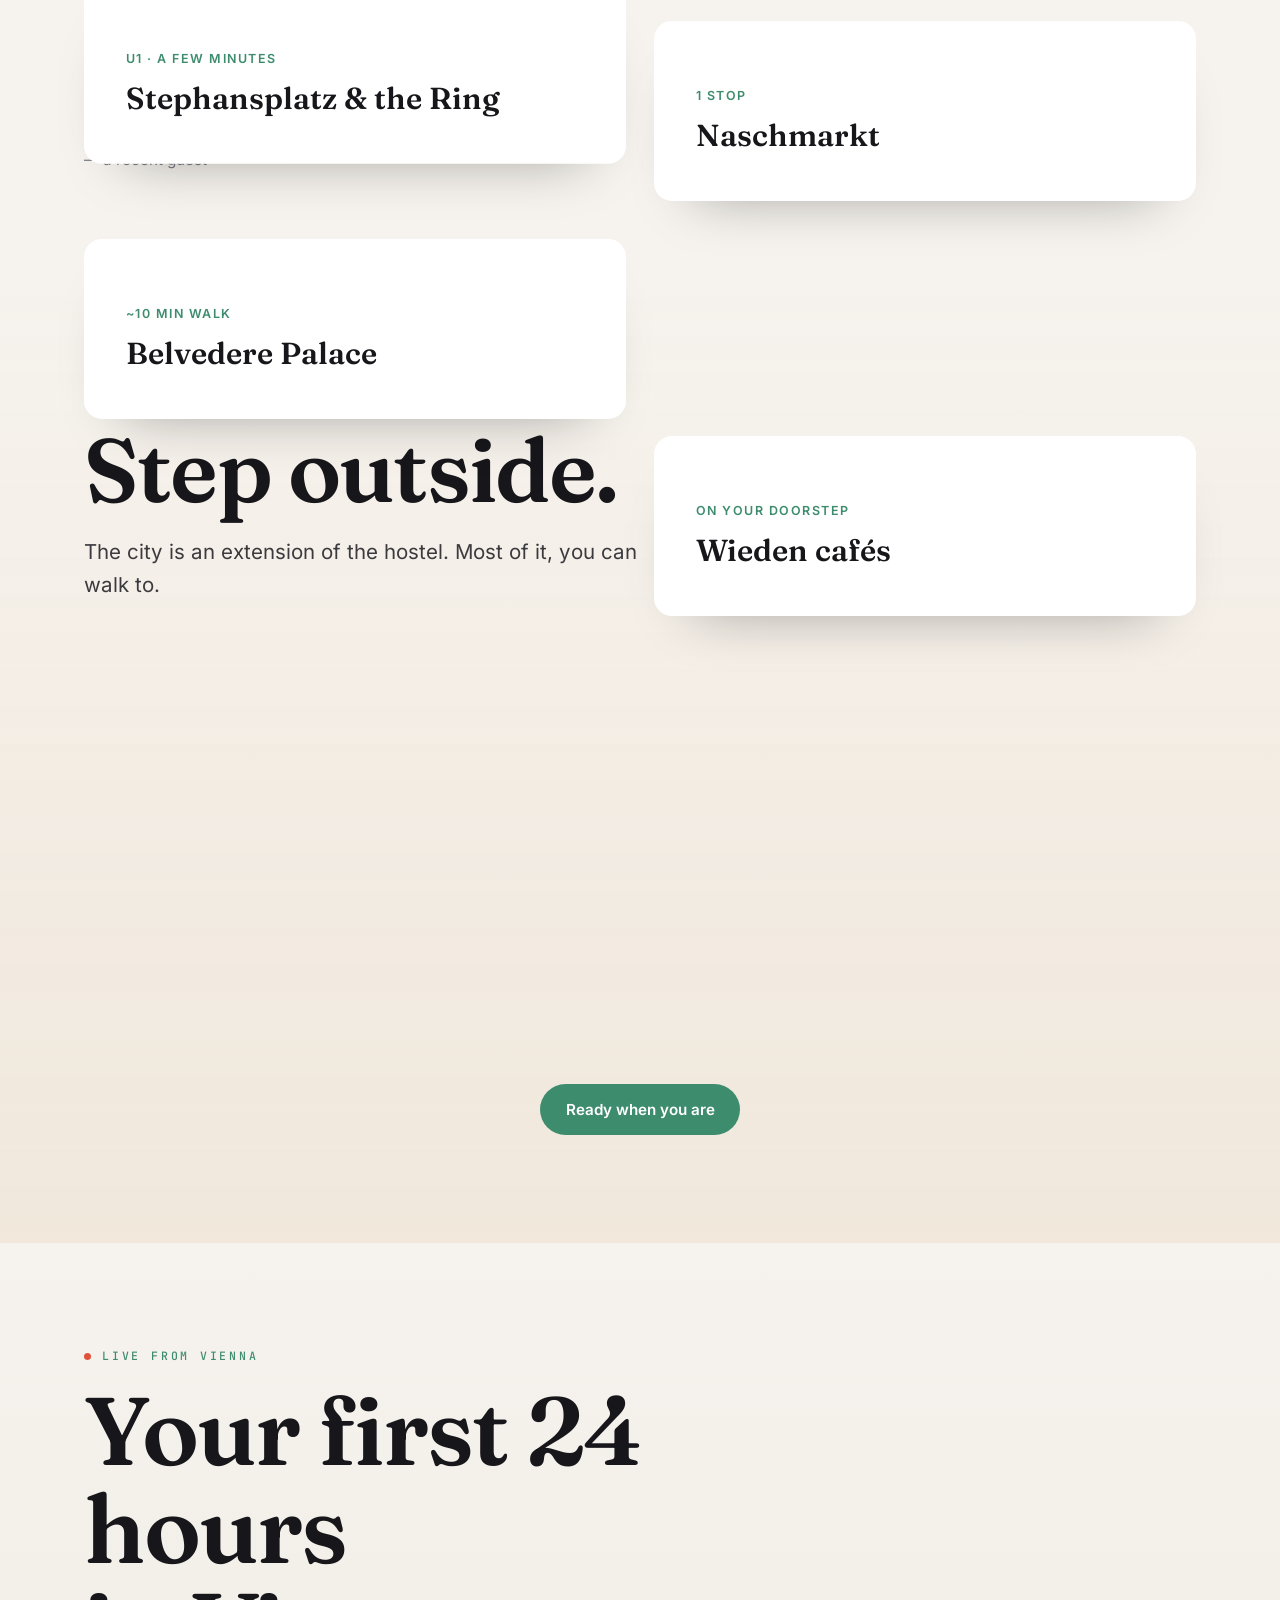
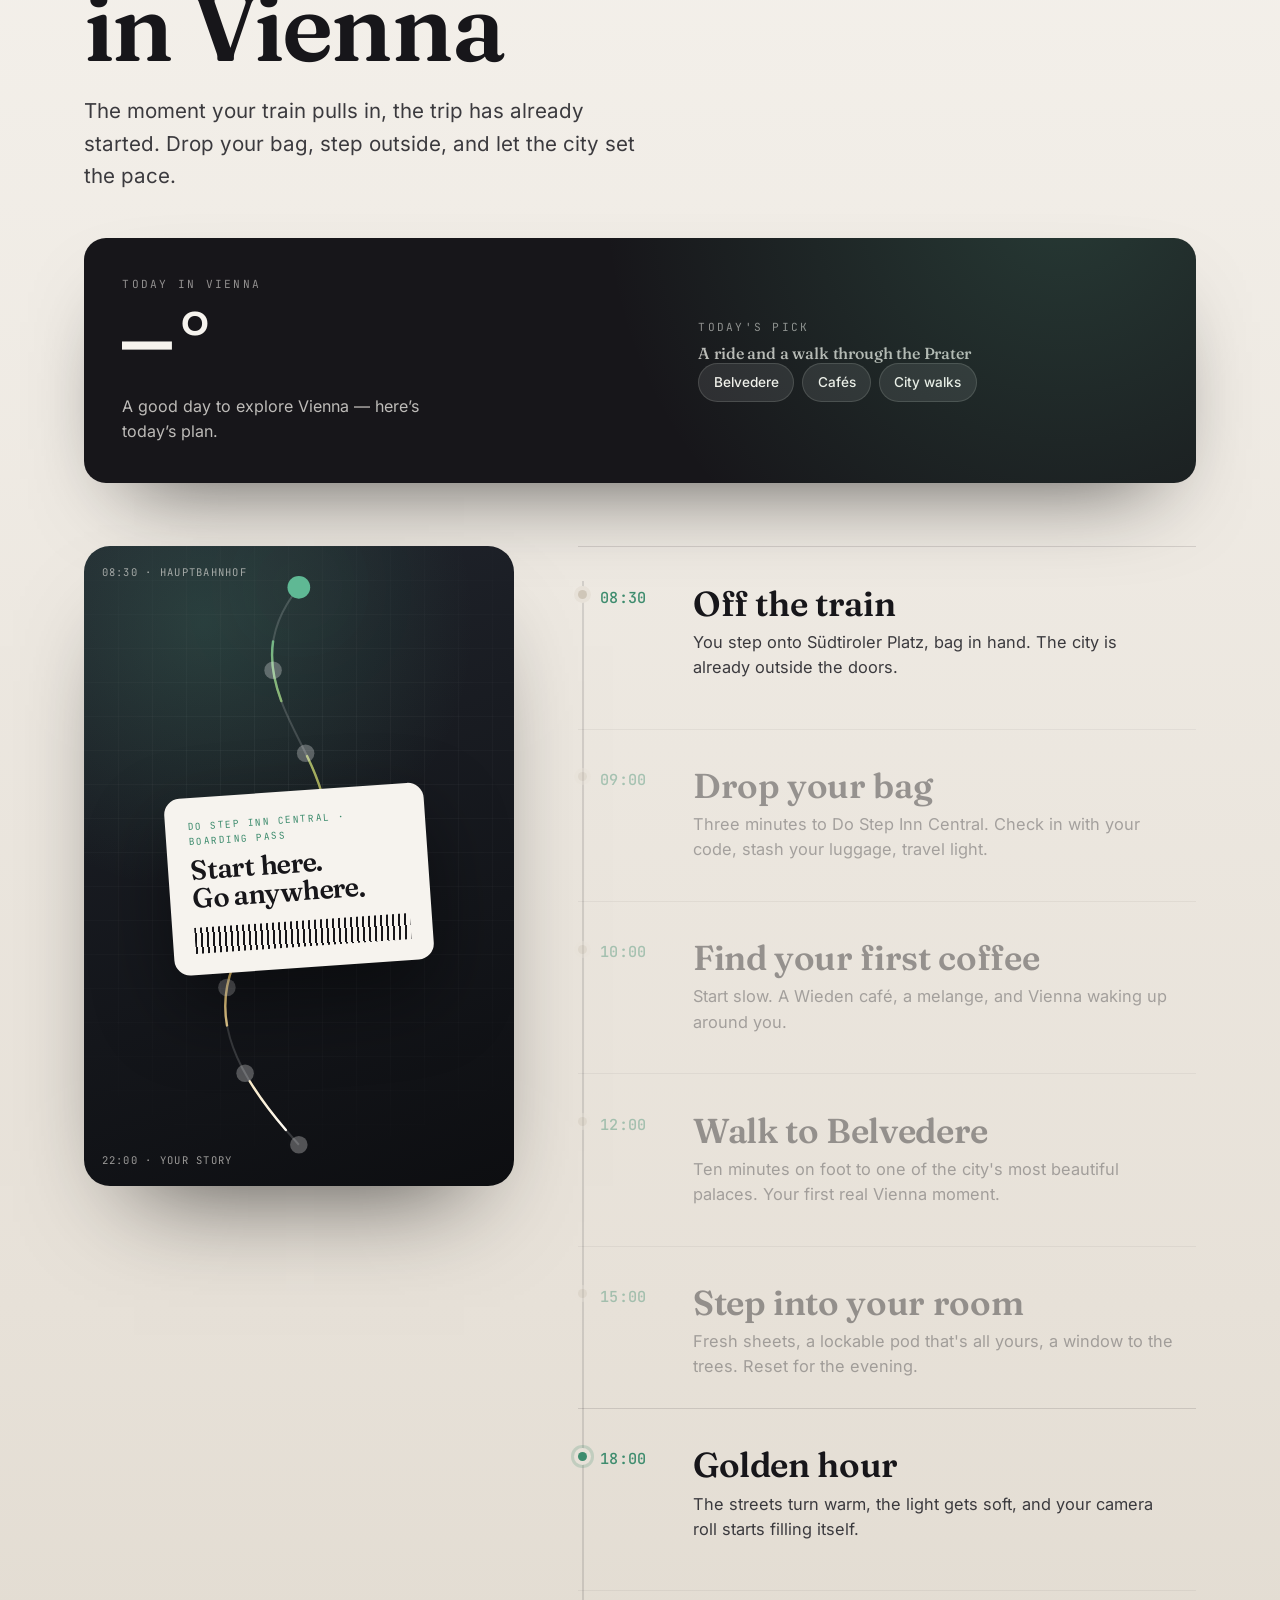
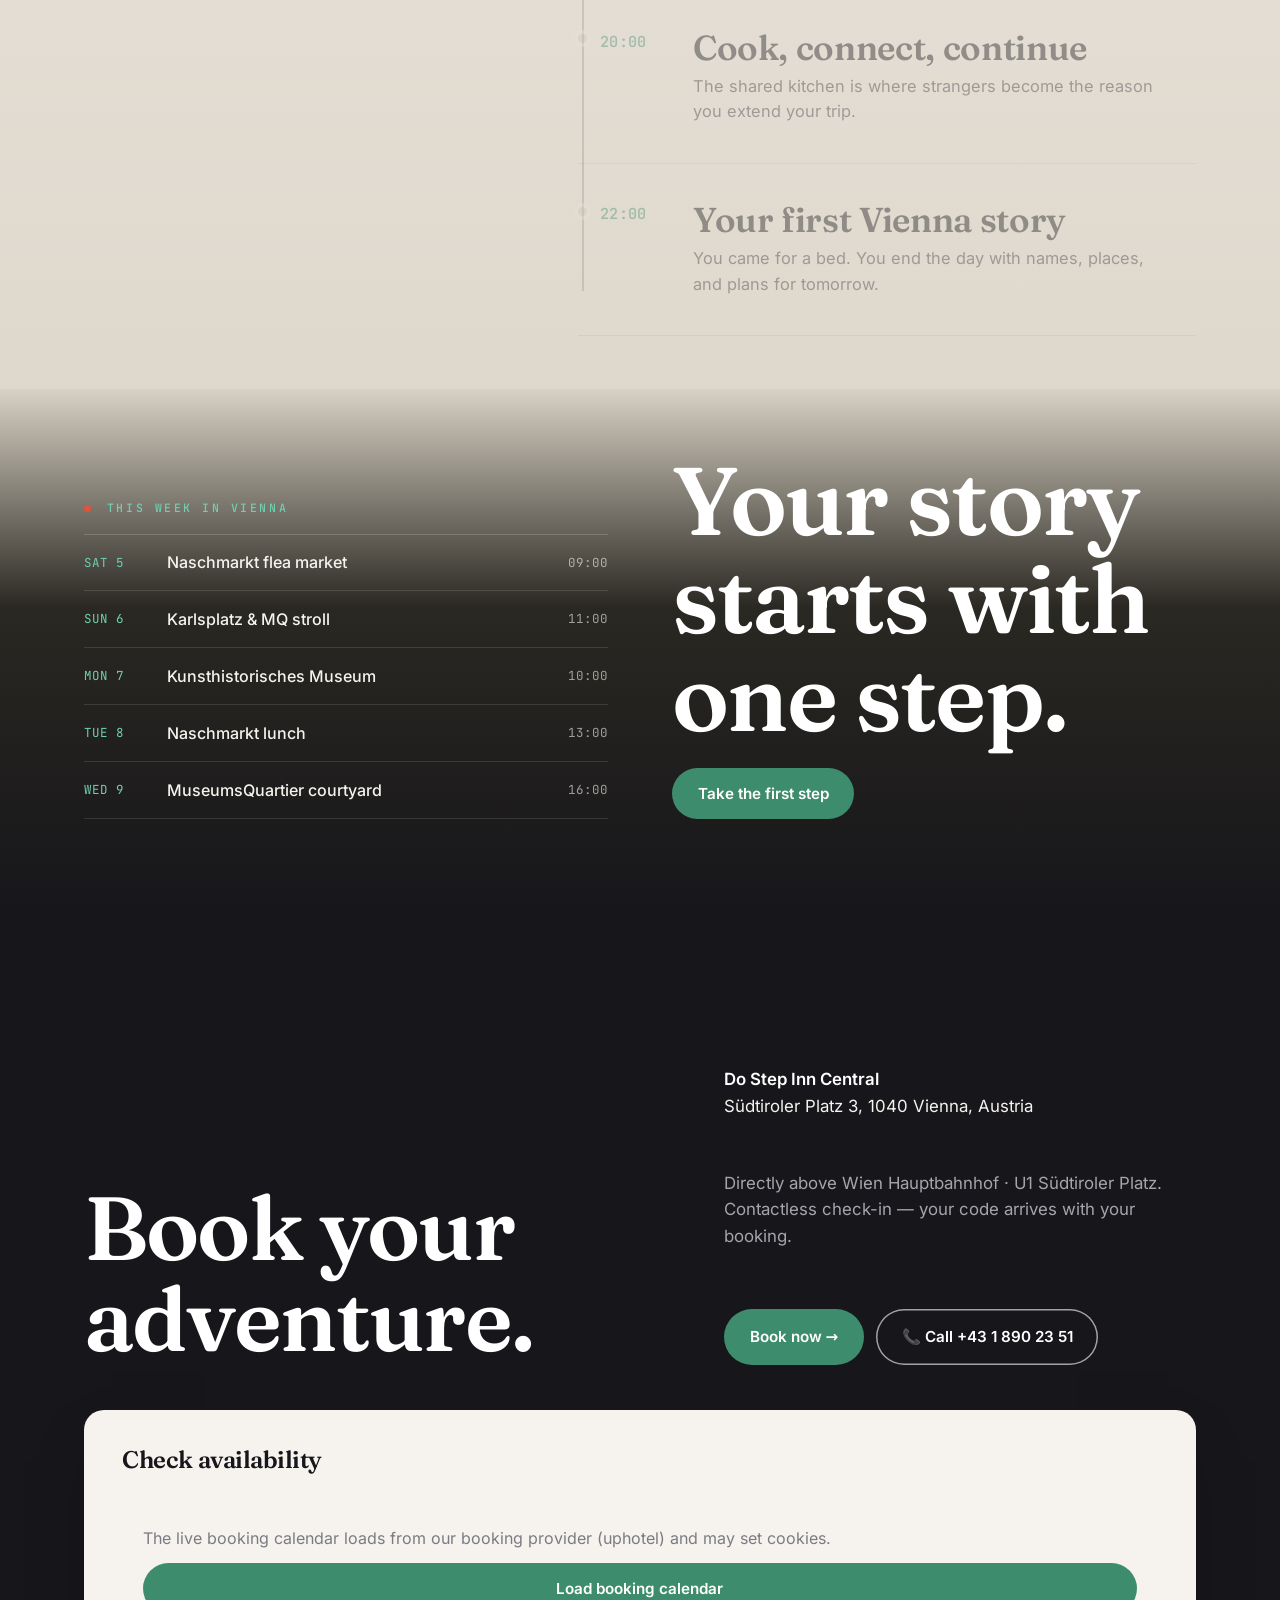
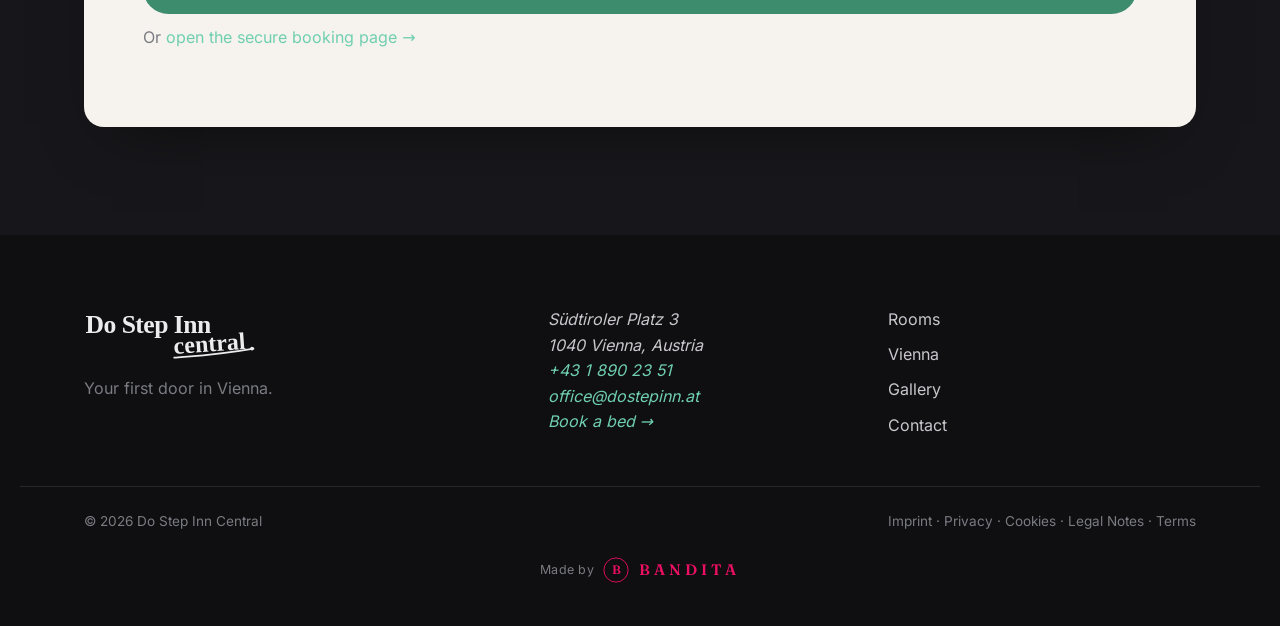
==== commit 2d0e54fb: "Go-live polish: prettier booking, site-wide call/book CTAs, SEO + perf - Book section (Ch.9): full-w" ====
--- a/index.html
+++ b/index.html
@@ -6,11 +6,23 @@
 <title>Do Step Inn Central — Your first door in Vienna</title>
 <meta name="description" content="A stylish, independent hostel right above Vienna's Hauptbahnhof — 3 minutes from the platform to your bed. Pod beds, self-catering kitchen, contactless check-in. Your Vienna starts here." />
 <meta name="theme-color" content="#F6F3EE" />
+<meta name="robots" content="index,follow" />
+<link rel="canonical" href="https://dostepinncentral.at/" />
 
 <!-- Open Graph -->
 <meta property="og:type" content="business.business" />
+<meta property="og:site_name" content="Do Step Inn Central" />
+<meta property="og:url" content="https://dostepinncentral.at/" />
 <meta property="og:title" content="Do Step Inn Central — Your first door in Vienna" />
 <meta property="og:description" content="A stylish, independent hostel right above Vienna's Hauptbahnhof. Your Vienna starts here." />
+<meta property="og:image" content="https://dostepinncentral.at/assets/img/door-window.jpg" />
+<meta property="og:image:width" content="1300" />
+<meta property="og:image:height" content="975" />
+<meta property="og:image:alt" content="Do Step Inn Central lounge window looking onto Südtiroler Platz, Vienna" />
+<meta name="twitter:card" content="summary_large_image" />
+<meta name="twitter:title" content="Do Step Inn Central — Your first door in Vienna" />
+<meta name="twitter:description" content="A stylish, independent hostel right above Vienna's Hauptbahnhof. Your Vienna starts here." />
+<meta name="twitter:image" content="https://dostepinncentral.at/assets/img/door-window.jpg" />
 <meta property="og:locale" content="en" />
 <meta property="og:locale:alternate" content="de" />
 <meta property="og:locale:alternate" content="ko" />
@@ -19,10 +31,12 @@
 <meta property="og:locale:alternate" content="es" />
 <meta property="og:locale:alternate" content="it" />
 
-<!-- Fonts -->
-<link rel="stylesheet" href="assets/css/fonts.css" />
-
-<link rel="stylesheet" href="assets/css/style.css" />
+<!-- Fonts: preload the two above-the-fold faces to cut first-paint latency -->
+<link rel="preload" as="font" type="font/woff2" href="assets/fonts/inter-400-latin.woff2" crossorigin />
+<link rel="preload" as="font" type="font/woff2" href="assets/fonts/fraunces-600-latin.woff2" crossorigin />
+<link rel="stylesheet" href="assets/css/fonts.css?v=4" />
+
+<link rel="stylesheet" href="assets/css/style.css?v=4" />
 
 <!-- SEO: structured data -->
 <script type="application/ld+json">
@@ -31,7 +45,10 @@
   "@type": "Hostel",
   "name": "Do Step Inn Central",
   "description": "A stylish, independent self-service hostel directly above Vienna's Hauptbahnhof.",
-  "image": "assets/logo/dostepinn-central.svg",
+  "image": "https://dostepinncentral.at/assets/img/door-window.jpg",
+  "url": "https://dostepinncentral.at/",
+  "telephone": "+43 1 890 23 51",
+  "email": "office@dostepinn.at",
   "address": {
     "@type": "PostalAddress",
     "streetAddress": "Südtiroler Platz 3",
@@ -39,7 +56,15 @@
     "addressLocality": "Vienna",
     "addressCountry": "AT"
   },
+  "geo": {
+    "@type": "GeoCoordinates",
+    "latitude": 48.1847,
+    "longitude": 16.3756
+  },
   "priceRange": "€",
+  "currenciesAccepted": "EUR",
+  "checkinTime": "00:00",
+  "checkoutTime": "10:00",
   "amenityFeature": [
     {"@type":"LocationFeatureSpecification","name":"Free WiFi","value":true},
     {"@type":"LocationFeatureSpecification","name":"Self-catering kitchen","value":true},
@@ -102,6 +127,7 @@
   <a href="gallery.html">Gallery</a>
   <a href="contact.html">Contact</a>
   <a href="#book" class="mm-book" data-open-booking>Check availability</a>
+  <a href="tel:+4318902351" class="mm-call" data-cursor="link">📞 Call +43 1 890 23 51</a>
 </nav>
 
 <main id="main">
@@ -404,13 +430,19 @@
 
 <!-- ============ CHAPTER 9 — BOOK ============ -->
 <section class="chapter book" id="book" data-chapter="9" data-theme-trigger="book">
-  <div class="wrap grid-2">
-    <div>
-      <p class="kicker reveal" data-reveal>Chapter 9 — Begin</p>
-      <h2 class="display reveal" data-reveal>Book your<br/>adventure.</h2>
+  <div class="wrap">
+    <div class="book-head">
+      <div>
+        <p class="kicker reveal" data-reveal>Chapter 9 — Begin</p>
+        <h2 class="display reveal" data-reveal>Book your<br/>adventure.</h2>
+      </div>
       <div class="reassure reveal" data-reveal>
         <p><b>Do Step Inn Central</b><br/>Südtiroler Platz 3, 1040 Vienna, Austria</p>
         <p class="muted">Directly above Wien Hauptbahnhof · U1 Südtiroler Platz. Contactless check-in — your code arrives with your booking.</p>
+        <div class="book-actions">
+          <a class="btn btn--primary" href="https://ibe-server.myibe.com/ibe-preview/78c820ab-21ac-4763-a6d6-767d2e845c89#/booking/search" target="_blank" rel="noopener" data-cursor="book">Book now →</a>
+          <a class="btn btn--ghost" href="tel:+4318902351" data-cursor="link">📞 Call +43 1 890 23 51</a>
+        </div>
       </div>
     </div>
     <div class="bookmount card">
@@ -439,7 +471,9 @@
     </div>
     <address class="footer__contact">
       Südtiroler Platz 3<br/>1040 Vienna, Austria<br/>
-      <a class="link" href="https://ibe-server.myibe.com/ibe-preview/78c820ab-21ac-4763-a6d6-767d2e845c89" target="_blank" rel="noopener">Book a bed</a>
+      <a class="link" href="tel:+4318902351">+43 1 890 23 51</a><br/>
+      <a class="link" href="mailto:office@dostepinn.at">office@dostepinn.at</a><br/>
+      <a class="link" href="#book" data-open-booking data-cursor="book">Book a bed →</a>
     </address>
     <nav class="footer__nav" aria-label="Footer">
       <a href="rooms.html">Rooms</a><a href="vienna.html">Vienna</a><a href="gallery.html">Gallery</a><a href="contact.html">Contact</a>
@@ -459,6 +493,6 @@
 </button>
 
 <!-- uphotel IBE engine is loaded on demand (after consent) by main.js -->
-<script src="assets/js/main.js" defer></script>
+<script src="assets/js/main.js?v=4" defer></script>
 </body>
 </html>
--- a/assets/css/style.css
+++ b/assets/css/style.css
@@ -262,14 +262,22 @@
 .reassure .muted{color:#a7a5ac}
 .link{color:var(--chair-mint);border-bottom:1px solid transparent;transition:border-color .3s}
 .link:hover{border-color:var(--chair-mint)}
-.bookmount{color:var(--ink)}
+.book-head{display:grid;grid-template-columns:1.1fr .9fr;gap:clamp(2rem,5vw,4.5rem);align-items:end;margin-bottom:clamp(2.2rem,5vh,3.6rem)}
+.book-actions{display:flex;gap:.7rem;flex-wrap:wrap;margin-top:1.6rem}
+.book .btn--ghost:hover{box-shadow:inset 0 0 0 1.5px var(--chair-mint);color:var(--chair-mint);background:transparent}
+/* full-width booking card so the live widget never clips */
+.bookmount.card{width:100%;color:var(--ink);background:var(--soft-white);border-radius:20px;padding:clamp(1.5rem,3vw,2.4rem);box-shadow:0 24px 60px -28px rgba(0,0,0,.55)}
 .bookmount h3{font-family:var(--serif);font-size:1.5rem;margin-bottom:1rem}
 /* programmatic scroll-focus target: keep it a11y-focusable without an input-like ring */
 #book-heading:focus{outline:none}
+#ibe-widget{overflow-x:auto;-webkit-overflow-scrolling:touch}
 #ibe-widget ibe-up{display:block;min-height:80px}
 .bookmount__fallback p{margin:0 0 1rem;color:var(--graphite)}
 .bookmount__fallback{margin-top:1rem}
 #ibe-widget.ibe-ok .bookmount__fallback{display:none}
+@media(max-width:820px){.book-head{grid-template-columns:1fr;gap:1.4rem;align-items:start}}
+/* subpage closing CTA pair (call + book) */
+.cta-duo{display:flex;gap:.8rem;flex-wrap:wrap;justify-content:center}
 
 /* ---- Footer ---- */
 .footer{background:#0f0e11;color:#c9c7cd;padding:clamp(3rem,8vh,6rem) 0 2.5rem}
@@ -497,6 +505,9 @@
 .mobilemenu a{font-family:var(--serif);font-size:clamp(2rem,9vw,3rem);font-weight:600;padding:.35rem 0;color:var(--ink)}
 .mobilemenu .mm-book{font-family:var(--sans);font-size:1.05rem;margin-top:1.4rem;background:var(--mint-deep);
   color:#fff;border-radius:100px;padding:.9rem 1.5rem;width:-moz-fit-content;width:fit-content}
+.mobilemenu .mm-call{font-family:var(--sans);font-size:1rem;font-weight:600;margin-top:.7rem;
+  color:var(--ink);border-radius:100px;padding:.85rem 1.5rem;box-shadow:inset 0 0 0 1.5px var(--ink);
+  width:-moz-fit-content;width:fit-content}
 @media(max-width:900px){.menu-toggle{display:block}}
 
 /* ======================================================
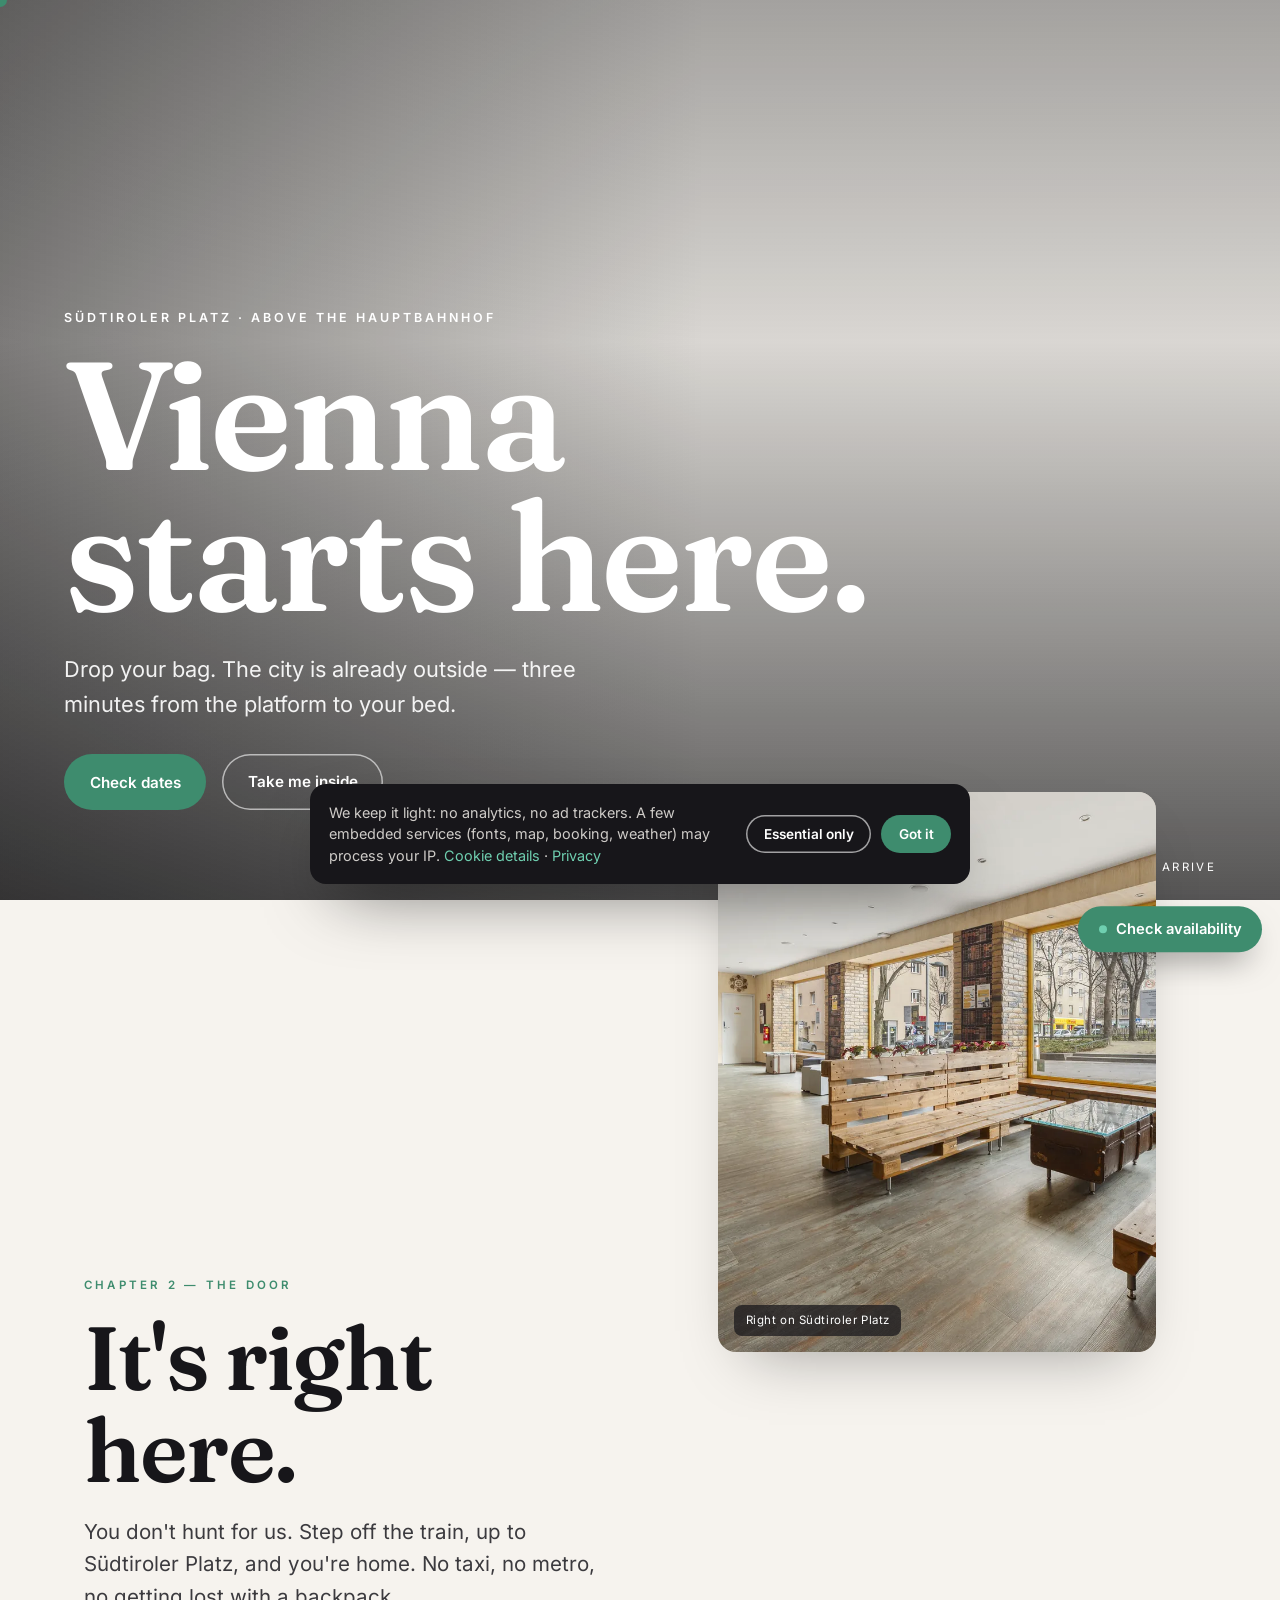
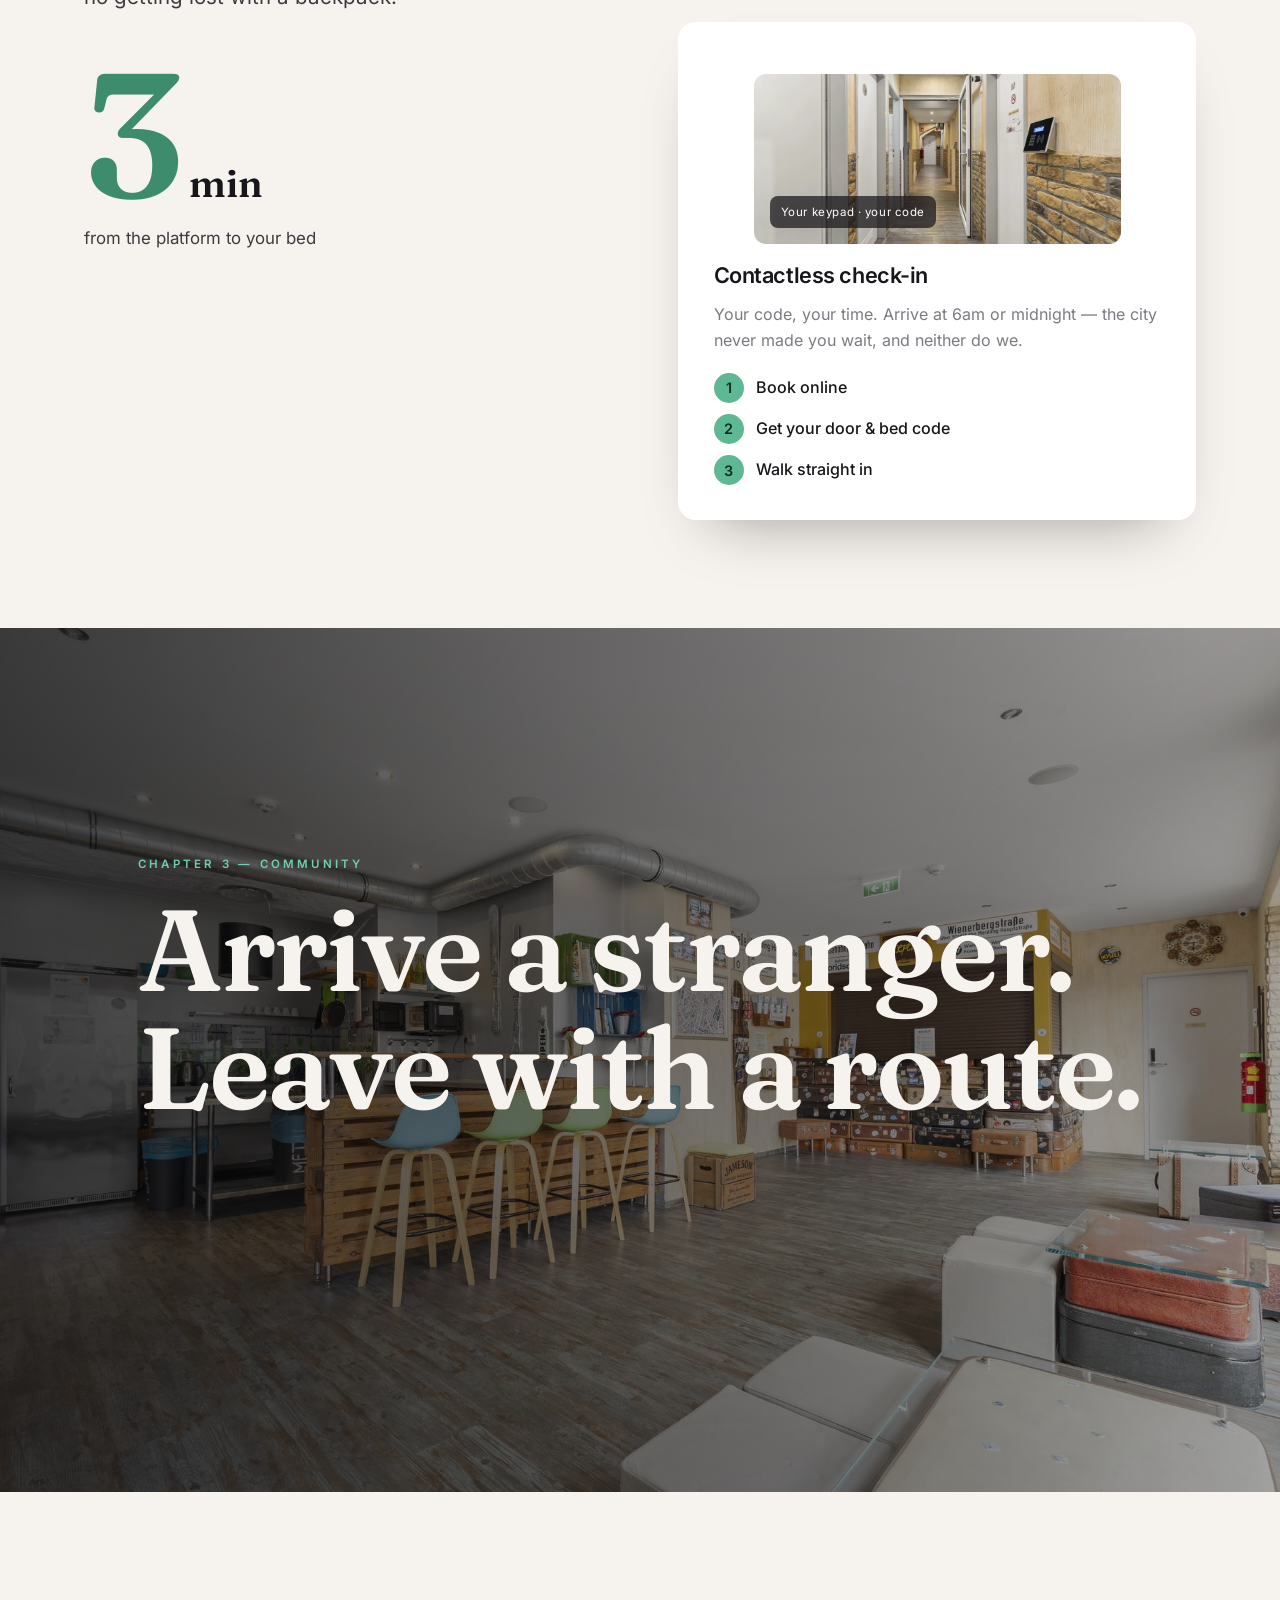
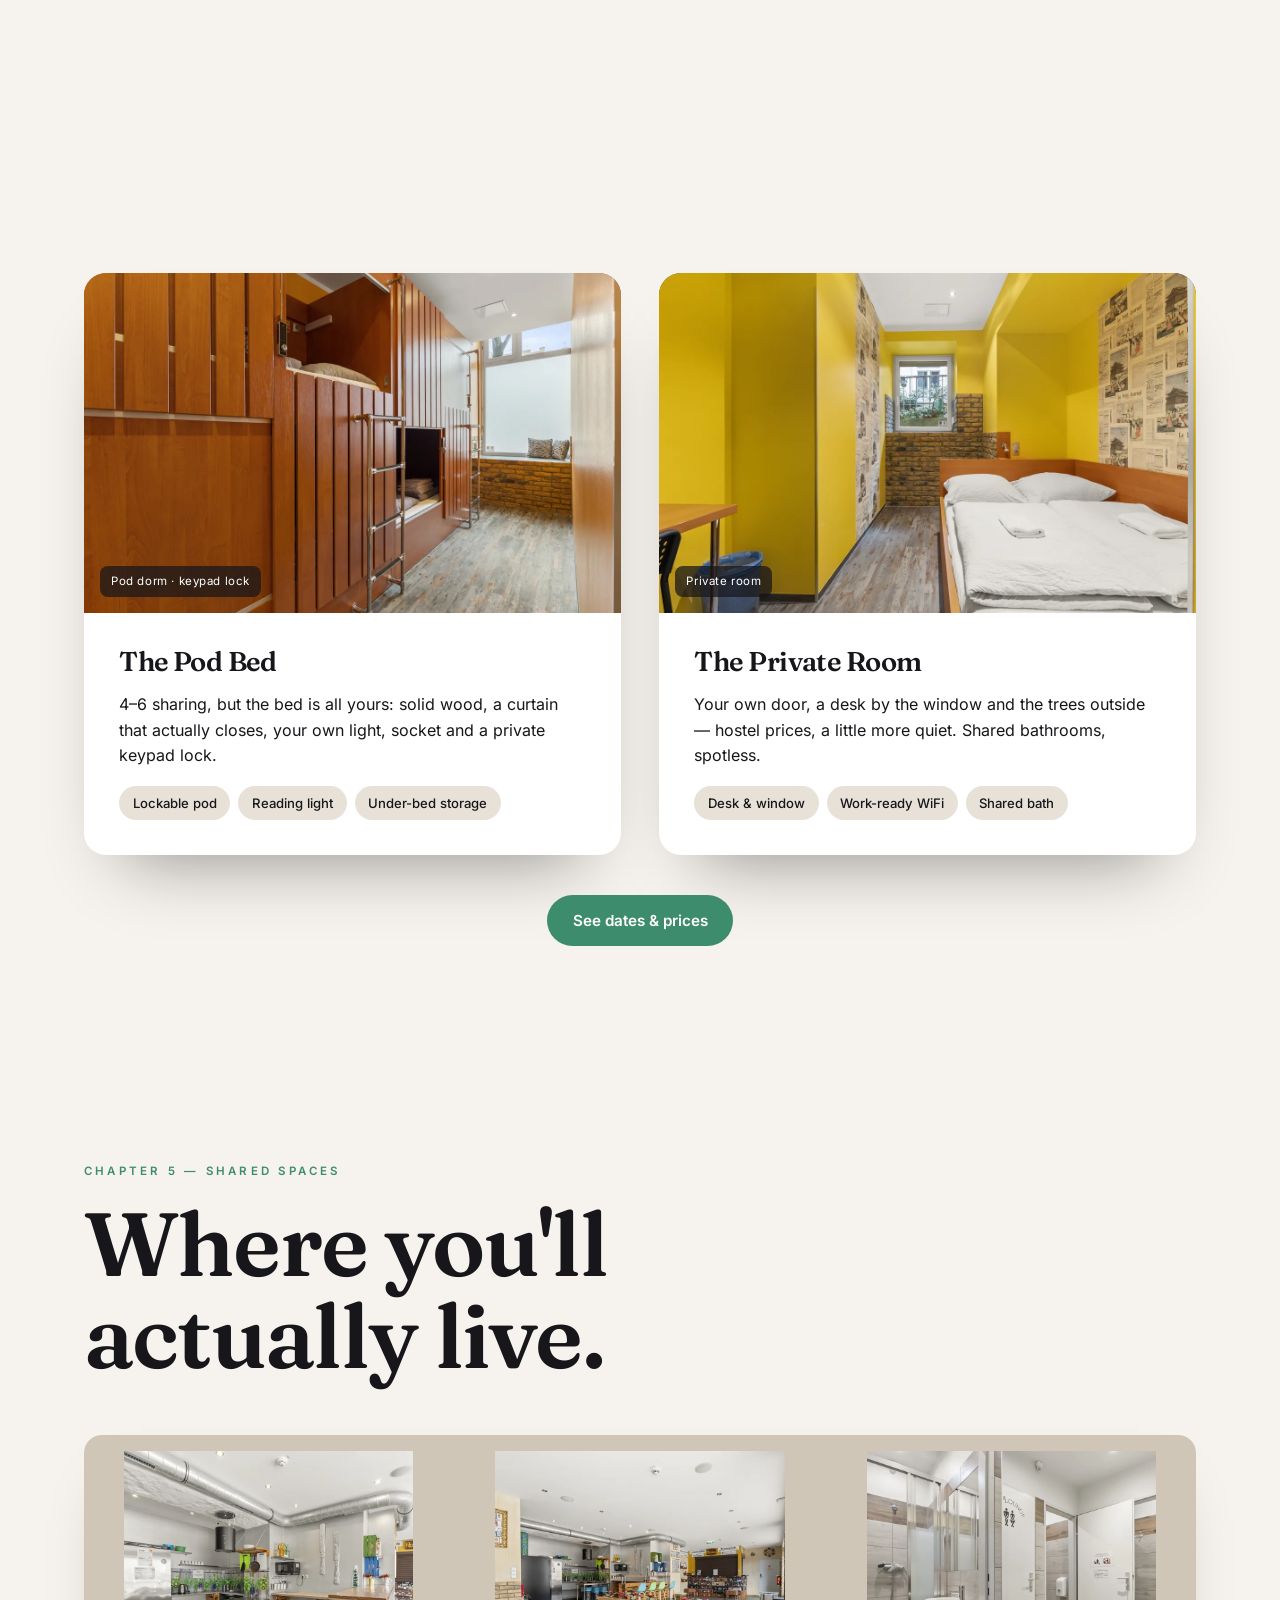
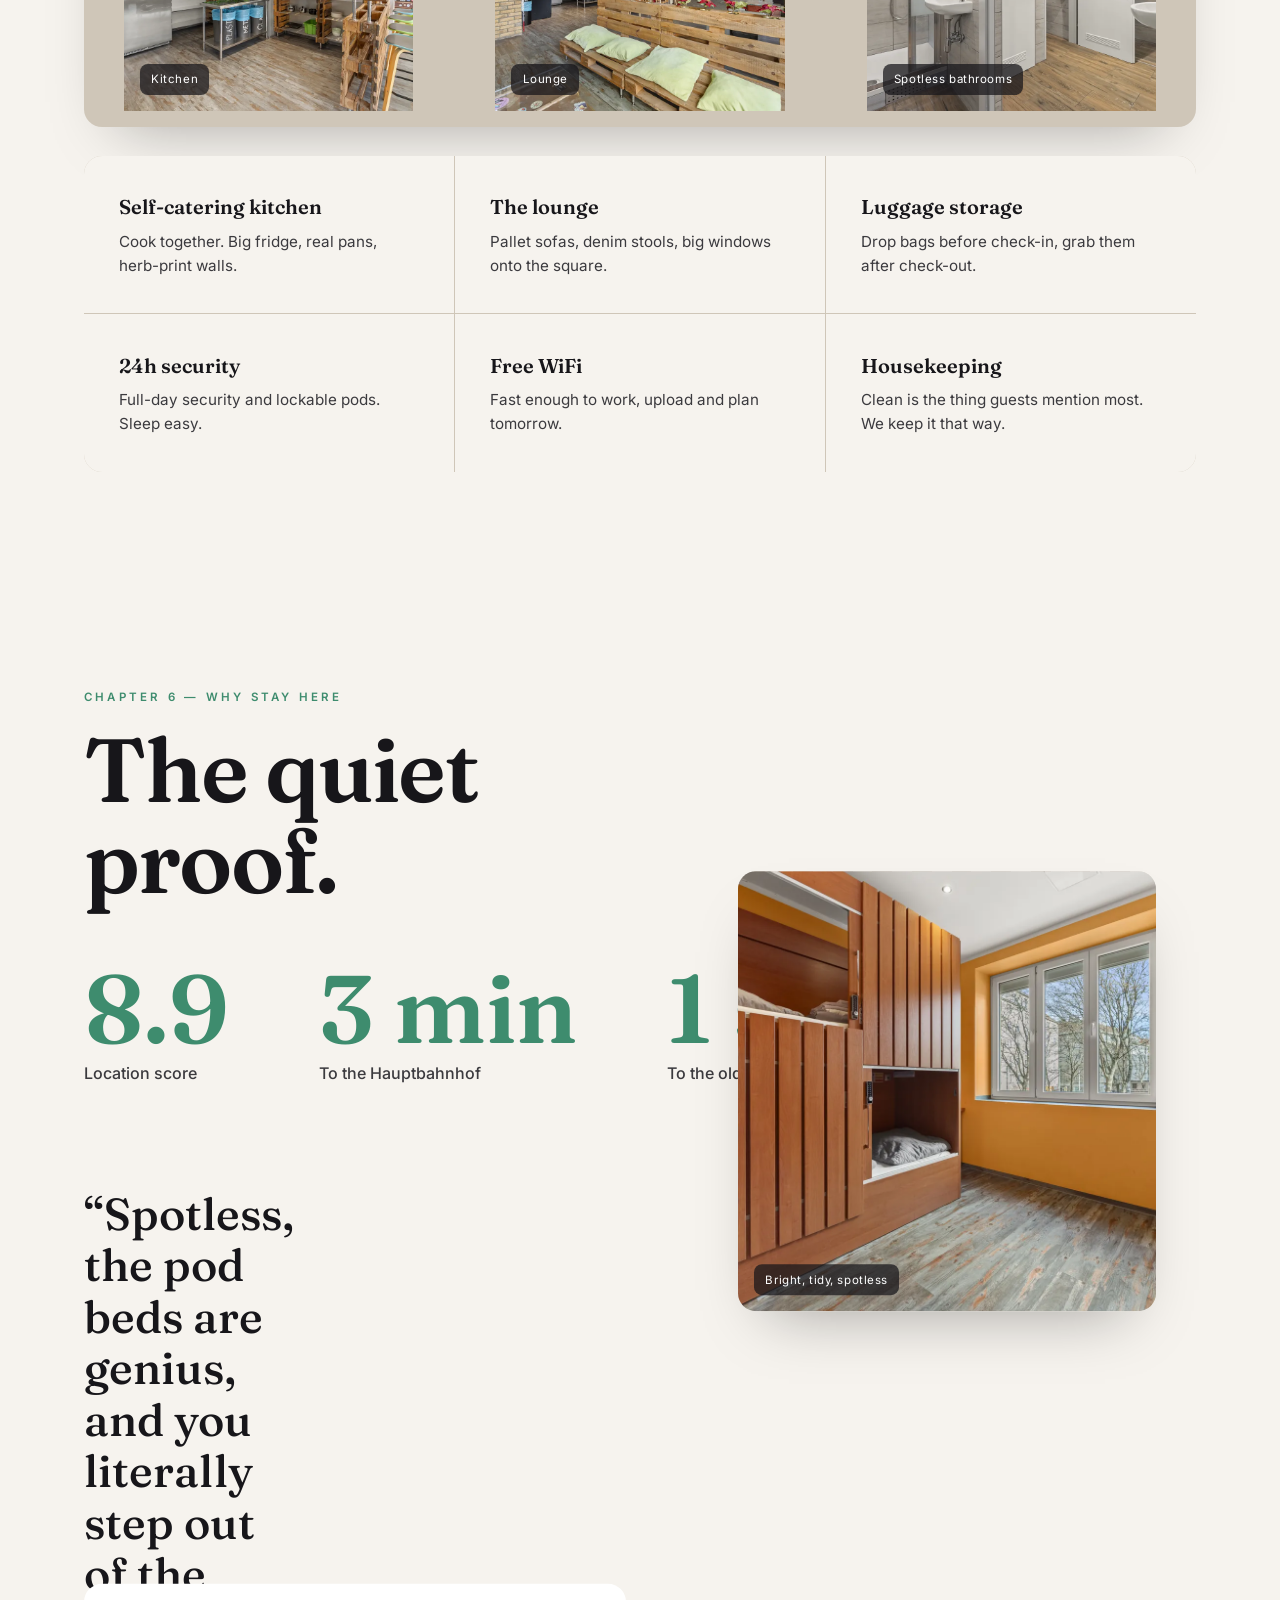
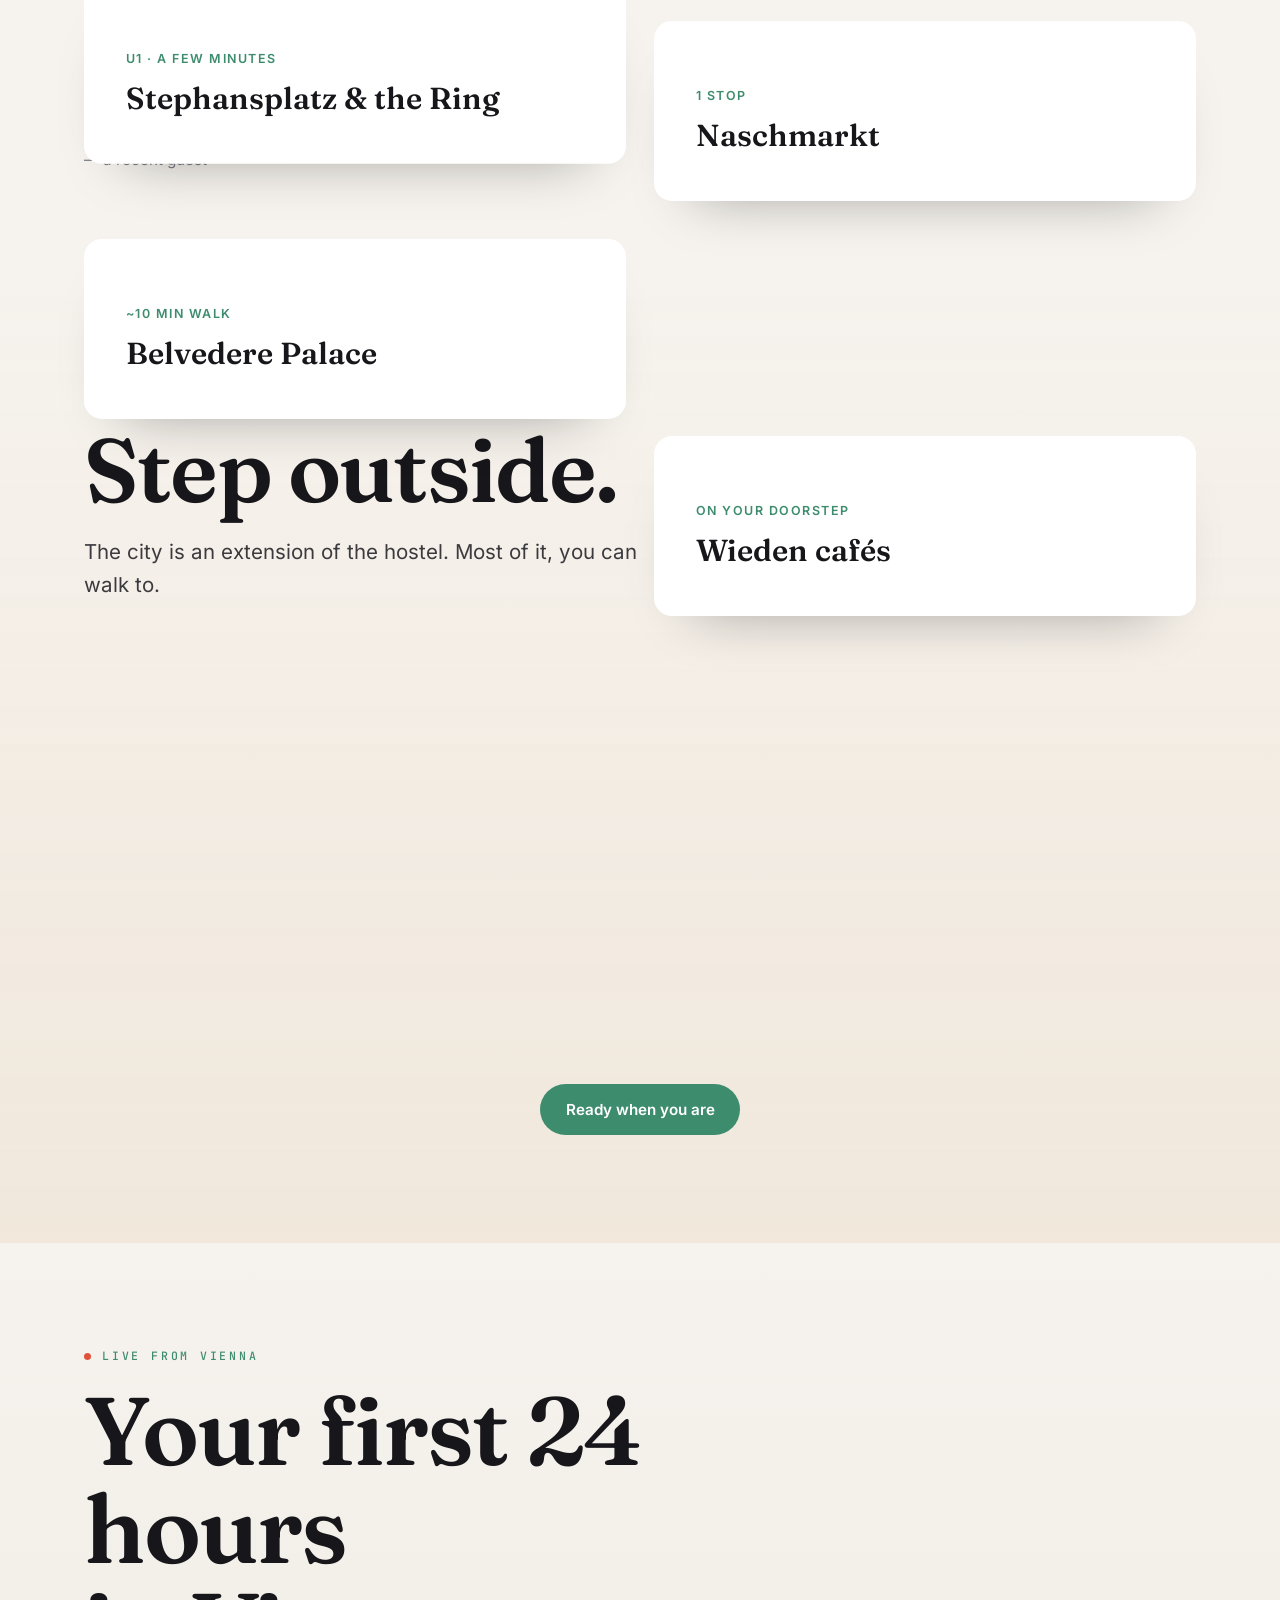
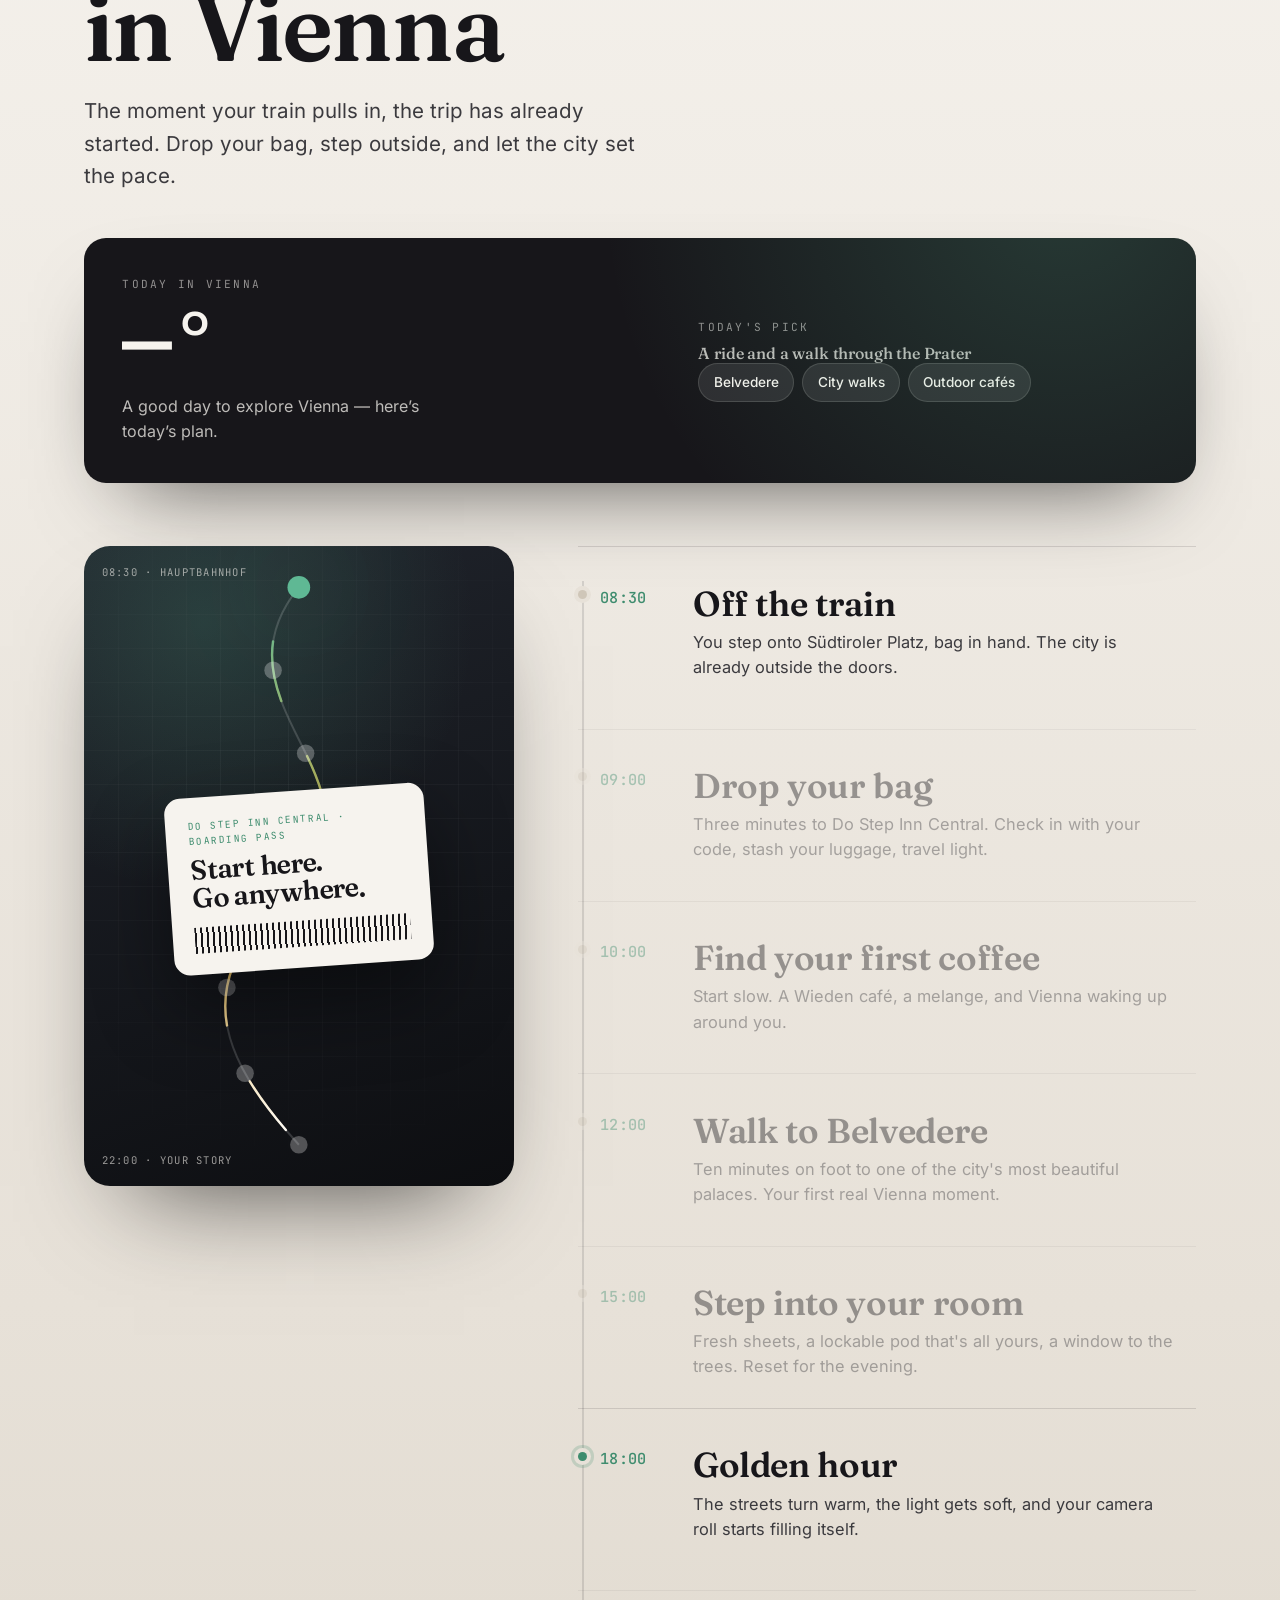
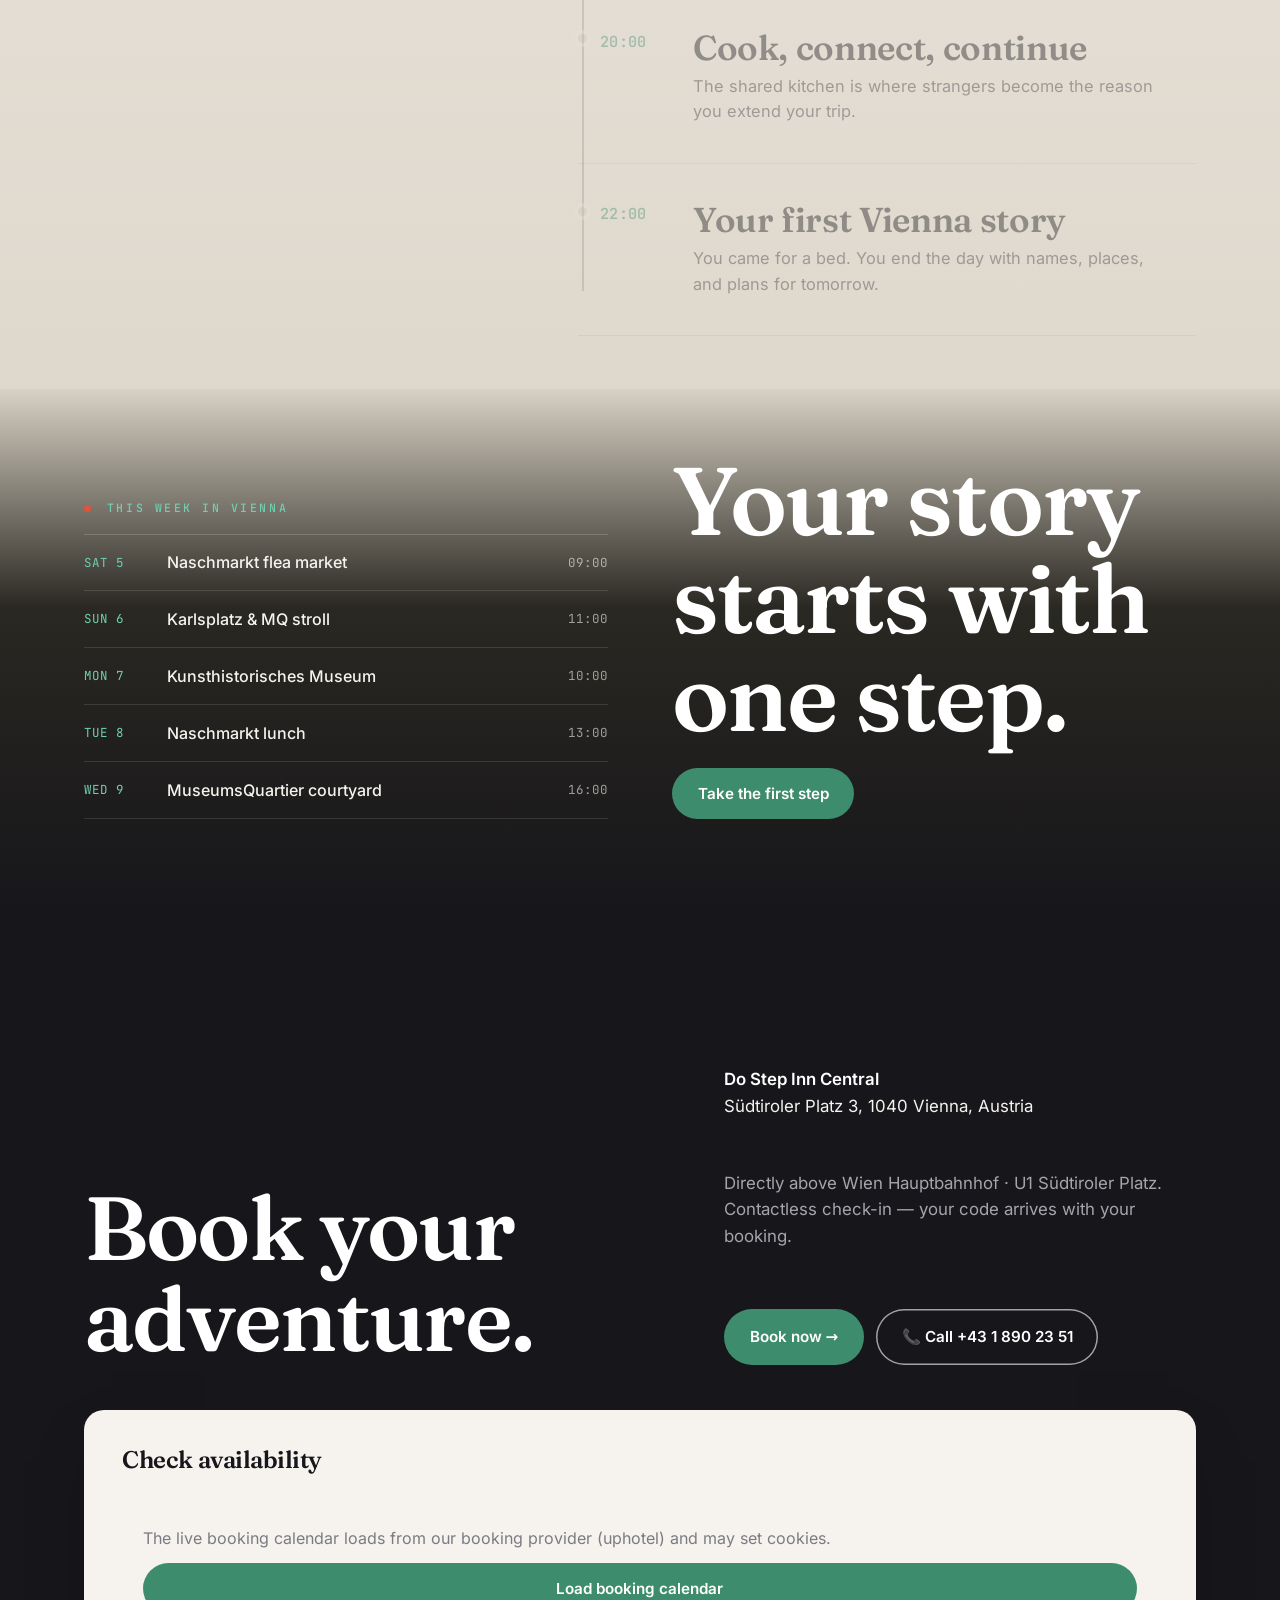
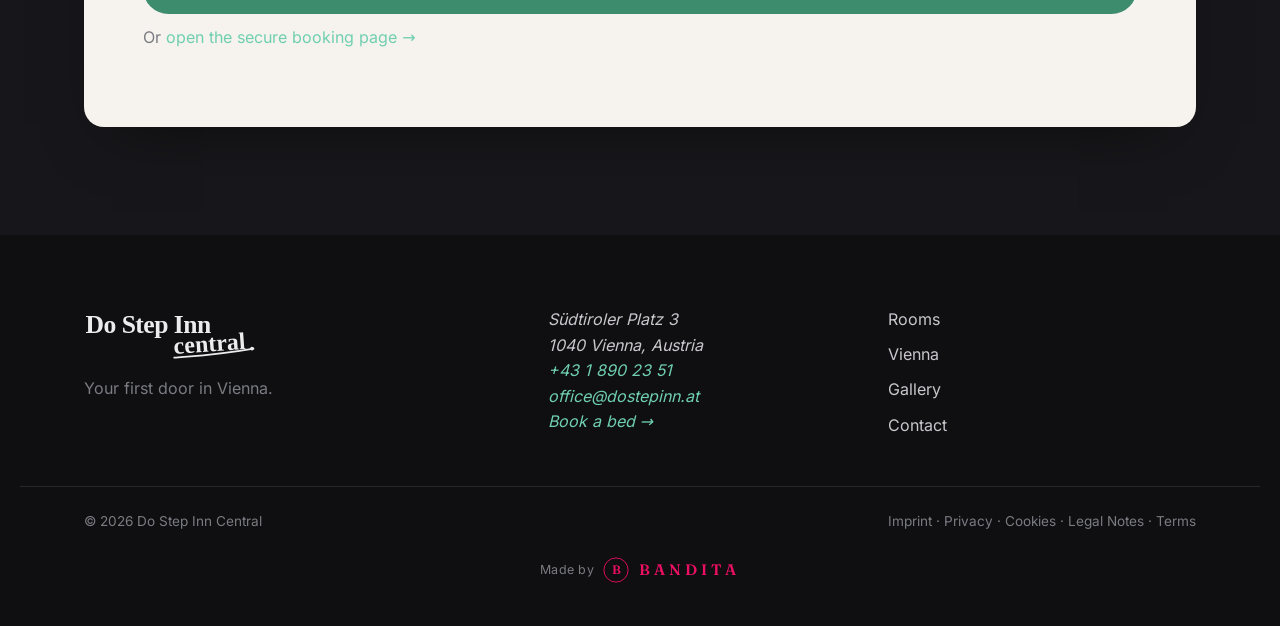
==== commit 4879e957: "Add working 7-language switcher with full site translation The language menu now actually switches l" ====
--- a/index.html
+++ b/index.html
@@ -34,9 +34,9 @@
 <!-- Fonts: preload the two above-the-fold faces to cut first-paint latency -->
 <link rel="preload" as="font" type="font/woff2" href="assets/fonts/inter-400-latin.woff2" crossorigin />
 <link rel="preload" as="font" type="font/woff2" href="assets/fonts/fraunces-600-latin.woff2" crossorigin />
-<link rel="stylesheet" href="assets/css/fonts.css?v=4" />
-
-<link rel="stylesheet" href="assets/css/style.css?v=4" />
+<link rel="stylesheet" href="assets/css/fonts.css?v=5" />
+
+<link rel="stylesheet" href="assets/css/style.css?v=5" />
 
 <!-- SEO: structured data -->
 <script type="application/ld+json">
@@ -81,7 +81,7 @@
 
 <body data-theme="arrival">
 
-<a class="skip-link" href="#main">Skip to content</a>
+<a data-i18n="skip" class="skip-link" href="#main">Skip to content</a>
 
 <!-- Custom cursor (desktop, motion-safe) -->
 <div class="cursor" aria-hidden="true"><span class="cursor__label"></span></div>
@@ -95,39 +95,39 @@
     <img src="assets/logo/dostepinn-central.svg" alt="Do Step Inn Central" width="147" height="47" />
   </a>
   <nav class="topbar__nav" aria-label="Primary">
-    <a href="rooms.html" data-cursor="link">Rooms</a>
-    <a href="vienna.html" data-cursor="link">Vienna</a>
-    <a href="gallery.html" data-cursor="link">Gallery</a>
-    <a href="contact.html" data-cursor="link">Contact</a>
+    <a data-i18n="nav_rooms" href="rooms.html" data-cursor="link">Rooms</a>
+    <a data-i18n="nav_vienna" href="vienna.html" data-cursor="link">Vienna</a>
+    <a data-i18n="nav_gallery" href="gallery.html" data-cursor="link">Gallery</a>
+    <a data-i18n="nav_contact" href="contact.html" data-cursor="link">Contact</a>
   </nav>
   <div class="topbar__actions">
     <a class="nav-weather" href="#firstday" aria-label="Live weather in Vienna" title="Live weather in Vienna" data-cursor="link"><span class="nav-weather__dot"></span><span id="nav-temp">Vienna</span></a>
     <div class="lang" role="group" aria-label="Language">
       <button class="lang__btn" aria-haspopup="listbox" aria-expanded="false" data-cursor="link">
-        <span aria-hidden="true">🌐</span> EN
+        <span aria-hidden="true">🌐</span> <span class="lang__code">EN</span>
       </button>
       <ul class="lang__menu" role="listbox" hidden>
-        <li role="option" aria-selected="true">English</li>
-        <li role="option">Deutsch</li>
-        <li role="option">한국어</li>
-        <li role="option">日本語</li>
-        <li role="option">ไทย</li>
-        <li role="option">Español</li>
-        <li role="option">Italiano</li>
+        <li role="option" data-lang="en" aria-selected="true">English</li>
+        <li role="option" data-lang="de">Deutsch</li>
+        <li role="option" data-lang="ko">한국어</li>
+        <li role="option" data-lang="ja">日本語</li>
+        <li role="option" data-lang="th">ไทย</li>
+        <li role="option" data-lang="es">Español</li>
+        <li role="option" data-lang="it">Italiano</li>
       </ul>
     </div>
-    <button class="btn btn--book" data-open-booking data-cursor="book">Check availability</button>
+    <button data-i18n="vienna_end_cta1" class="btn btn--book" data-open-booking data-cursor="book">Check availability</button>
     <button class="menu-toggle" aria-label="Menu" aria-controls="mobilemenu" aria-expanded="false"><span></span></button>
   </div>
 </header>
 
 <nav class="mobilemenu" id="mobilemenu" aria-label="Mobile navigation" hidden>
-  <a href="rooms.html">Rooms</a>
-  <a href="vienna.html">Vienna</a>
-  <a href="gallery.html">Gallery</a>
-  <a href="contact.html">Contact</a>
-  <a href="#book" class="mm-book" data-open-booking>Check availability</a>
-  <a href="tel:+4318902351" class="mm-call" data-cursor="link">📞 Call +43 1 890 23 51</a>
+  <a data-i18n="nav_rooms" href="rooms.html">Rooms</a>
+  <a data-i18n="nav_vienna" href="vienna.html">Vienna</a>
+  <a data-i18n="nav_gallery" href="gallery.html">Gallery</a>
+  <a data-i18n="nav_contact" href="contact.html">Contact</a>
+  <a data-i18n="vienna_end_cta1" href="#book" class="mm-book" data-open-booking>Check availability</a>
+  <a data-i18n="cta_call" href="tel:+4318902351" class="mm-call" data-cursor="link">📞 Call +43 1 890 23 51</a>
 </nav>
 
 <main id="main">
@@ -143,23 +143,23 @@
   </div>
 
   <div class="hero__inner">
-    <p class="hero__eyebrow reveal" data-reveal>Südtiroler Platz · above the Hauptbahnhof</p>
-    <h1 class="hero__title">
-      <span class="line"><span class="word">Vienna</span></span>
+    <p data-i18n="hero_eyebrow" class="hero__eyebrow reveal" data-reveal>Südtiroler Platz · above the Hauptbahnhof</p>
+    <h1 class="hero__title" id="heroTitle">
+      <span class="line"><span data-i18n="nav_vienna" class="word">Vienna</span></span>
       <span class="line"><span class="word">starts</span> <span class="word">here.</span></span>
     </h1>
-    <p class="hero__sub reveal" data-reveal>
+    <p class="hero__sub reveal" data-reveal data-i18n="hero_sub">
       Drop your bag. The city is already outside — three minutes from the platform to your bed.
     </p>
     <div class="hero__cta reveal" data-reveal>
-      <button class="btn btn--primary" data-open-booking data-cursor="book">Check dates</button>
-      <a class="btn btn--ghost" href="#thedoor" data-cursor="link">Take me inside</a>
+      <button data-i18n="hero_cta1" class="btn btn--primary" data-open-booking data-cursor="book">Check dates</button>
+      <a data-i18n="hero_cta2" class="btn btn--ghost" href="#thedoor" data-cursor="link">Take me inside</a>
     </div>
   </div>
 
   <a href="#thedoor" class="scrollcue" aria-label="Scroll to arrive">
     <span class="scrollcue__dot"></span>
-    <span class="scrollcue__txt">scroll to arrive</span>
+    <span data-i18n="scrollcue" class="scrollcue__txt">scroll to arrive</span>
   </a>
 </section>
 
@@ -167,16 +167,16 @@
 <section class="chapter thedoor" id="thedoor" data-chapter="2" data-theme-trigger="door">
   <div class="wrap grid-2">
     <div class="thedoor__lead">
-      <p class="kicker reveal" data-reveal>Chapter 2 — The door</p>
-      <h2 class="display reveal" data-reveal>It's right<br/>here.</h2>
-      <p class="lede reveal" data-reveal>
+      <p data-i18n="ch2_kicker" class="kicker reveal" data-reveal>Chapter 2 — The door</p>
+      <h2 data-i18n="ch2_h" class="display reveal" data-reveal>It's right<br/>here.</h2>
+      <p class="lede reveal" data-reveal data-i18n="ch2_lede">
         You don't hunt for us. Step off the train, up to Südtiroler Platz, and you're home.
         No taxi, no metro, no getting lost with a backpack.
       </p>
       <div class="bignum" aria-hidden="true">
         <span class="bignum__value" data-count="3">0</span><span class="bignum__unit">min</span>
       </div>
-      <p class="bignum__cap reveal" data-reveal>from the platform to your bed</p>
+      <p data-i18n="ch2_bignumcap" class="bignum__cap reveal" data-reveal>from the platform to your bed</p>
     </div>
 
     <div class="thedoor__aside">
@@ -185,7 +185,7 @@
           <source type="image/webp" srcset="assets/img/door-window.webp" />
           <img src="assets/img/door-window.jpg" alt="Floor-to-ceiling lounge window looking out onto Südtiroler Platz and the park" loading="lazy" width="1300" height="975" />
         </picture>
-        <span class="media__tag">Right on Südtiroler Platz</span>
+        <span data-i18n="ch2_tag_window" class="media__tag">Right on Südtiroler Platz</span>
       </figure>
       <div class="checkin card reveal" data-reveal>
         <figure class="card__media" data-cursor="view">
@@ -193,10 +193,10 @@
             <source type="image/webp" srcset="assets/img/checkin.webp" />
             <img src="assets/img/checkin.jpg" alt="Hostel corridor with keypad-locked room doors" loading="lazy" width="1000" height="750" />
           </picture>
-          <span class="media__tag">Your keypad · your code</span>
+          <span data-i18n="ch2_tag_keypad" class="media__tag">Your keypad · your code</span>
         </figure>
-        <h3>Contactless check-in</h3>
-        <p class="muted">Your code, your time. Arrive at 6am or midnight — the city never made you wait, and neither do we.</p>
+        <h3 data-i18n="ch2_checkin_h">Contactless check-in</h3>
+        <p data-i18n="ch2_checkin_p" class="muted">Your code, your time. Arrive at 6am or midnight — the city never made you wait, and neither do we.</p>
         <ol class="steps">
           <li><span>1</span> Book online</li>
           <li><span>2</span> Get your door &amp; bed code</li>
@@ -216,9 +216,9 @@
     <div class="community__scrim"></div>
   </div>
   <div class="wrap community__inner">
-    <p class="kicker light reveal" data-reveal>Chapter 3 — Community</p>
-    <h2 class="display xl light reveal" data-reveal>Arrive a stranger.<br/>Leave with a route.</h2>
-    <p class="lede light reveal" data-reveal>
+    <p data-i18n="ch3_kicker" class="kicker light reveal" data-reveal>Chapter 3 — Community</p>
+    <h2 data-i18n="ch3_h" class="display xl light reveal" data-reveal>Arrive a stranger.<br/>Leave with a route.</h2>
+    <p class="lede light reveal" data-reveal data-i18n="ch3_lede">
       A suitcase-stacked reception, a pallet-wood bar, a kitchen that smells of everyone's dinner.
       This is the part of travelling you actually remember.
     </p>
@@ -229,8 +229,8 @@
 <section class="chapter rooms" id="rooms" data-chapter="4" data-theme-trigger="rooms">
   <div class="wrap">
     <header class="section-head">
-      <p class="kicker reveal" data-reveal>Chapter 4 — Rooms</p>
-      <h2 class="display reveal" data-reveal>Where you'll sleep.</h2>
+      <p data-i18n="ch4_kicker" class="kicker reveal" data-reveal>Chapter 4 — Rooms</p>
+      <h2 data-i18n="ch4_h" class="display reveal" data-reveal>Where you'll sleep.</h2>
     </header>
     <div class="cards">
       <article class="roomcard" data-cursor="view" data-tilt>
@@ -239,12 +239,12 @@
             <source type="image/webp" srcset="assets/img/room-pod.webp" />
             <img src="assets/img/room-pod.jpg" alt="Wooden pod beds with individual keypad locks and a bright window seat" loading="lazy" width="1200" height="900" />
           </picture>
-          <span class="media__tag">Pod dorm · keypad lock</span>
+          <span data-i18n="ch4_pod_tag" class="media__tag">Pod dorm · keypad lock</span>
         </div>
         <div class="roomcard__body">
-          <h3>The Pod Bed</h3>
-          <p>4–6 sharing, but the bed is all yours: solid wood, a curtain that actually closes, your own light, socket and a private keypad lock.</p>
-          <ul class="chips"><li>Lockable pod</li><li>Reading light</li><li>Under-bed storage</li></ul>
+          <h3 data-i18n="ch4_pod_h">The Pod Bed</h3>
+          <p data-i18n="ch4_pod_p">4–6 sharing, but the bed is all yours: solid wood, a curtain that actually closes, your own light, socket and a private keypad lock.</p>
+          <ul class="chips"><li data-i18n="ch4_pod_c1">Lockable pod</li><li data-i18n="ch4_pod_c2">Reading light</li><li data-i18n="ch4_pod_c3">Under-bed storage</li></ul>
         </div>
       </article>
       <article class="roomcard" data-cursor="view" data-tilt>
@@ -253,17 +253,17 @@
             <source type="image/webp" srcset="assets/img/room-private.webp" />
             <img src="assets/img/room-private.jpg" alt="Private room with a made double bed, desk and window" loading="lazy" width="1200" height="900" />
           </picture>
-          <span class="media__tag">Private room</span>
+          <span data-i18n="ch4_priv_tag" class="media__tag">Private room</span>
         </div>
         <div class="roomcard__body">
-          <h3>The Private Room</h3>
-          <p>Your own door, a desk by the window and the trees outside — hostel prices, a little more quiet. Shared bathrooms, spotless.</p>
-          <ul class="chips"><li>Desk &amp; window</li><li>Work-ready WiFi</li><li>Shared bath</li></ul>
+          <h3 data-i18n="ch4_priv_h">The Private Room</h3>
+          <p data-i18n="ch4_priv_p">Your own door, a desk by the window and the trees outside — hostel prices, a little more quiet. Shared bathrooms, spotless.</p>
+          <ul class="chips"><li data-i18n="ch4_priv_c1">Desk &amp; window</li><li data-i18n="ch4_priv_c2">Work-ready WiFi</li><li data-i18n="ch4_priv_c3">Shared bath</li></ul>
         </div>
       </article>
     </div>
     <div class="center reveal" data-reveal>
-      <button class="btn btn--primary" data-open-booking data-cursor="book">See dates &amp; prices</button>
+      <button data-i18n="ch4_cta" class="btn btn--primary" data-open-booking data-cursor="book">See dates &amp; prices</button>
     </div>
   </div>
 </section>
@@ -272,30 +272,30 @@
 <section class="chapter shared" id="shared" data-chapter="5" data-theme-trigger="shared">
   <div class="wrap">
     <header class="section-head">
-      <p class="kicker reveal" data-reveal>Chapter 5 — Shared spaces</p>
-      <h2 class="display reveal" data-reveal>Where you'll<br/>actually live.</h2>
+      <p data-i18n="ch5_kicker" class="kicker reveal" data-reveal>Chapter 5 — Shared spaces</p>
+      <h2 data-i18n="ch5_h" class="display reveal" data-reveal>Where you'll<br/>actually live.</h2>
     </header>
     <div class="shared-strip reveal" data-reveal>
       <figure class="media" data-cursor="view">
         <picture><source type="image/webp" srcset="assets/img/kitchen.webp" /><img src="assets/img/kitchen.jpg" alt="Communal self-catering kitchen with herb-print wall and recycling station" loading="lazy" width="1000" height="750" /></picture>
-        <span class="media__tag">Kitchen</span>
+        <span data-i18n="ch5_tag_kitchen" class="media__tag">Kitchen</span>
       </figure>
       <figure class="media" data-cursor="view">
         <picture><source type="image/webp" srcset="assets/img/lounge.webp" /><img src="assets/img/lounge.jpg" alt="Pallet-wood lounge with cushions and the suitcase reception behind" loading="lazy" width="1000" height="750" /></picture>
-        <span class="media__tag">Lounge</span>
+        <span data-i18n="ch5_tag_lounge" class="media__tag">Lounge</span>
       </figure>
       <figure class="media" data-cursor="view">
         <picture><source type="image/webp" srcset="assets/img/bathroom.webp" /><img src="assets/img/bathroom.jpg" alt="Clean, modern shared bathroom with showers and sinks" loading="lazy" width="1000" height="750" /></picture>
-        <span class="media__tag">Spotless bathrooms</span>
+        <span data-i18n="ch5_tag_bath" class="media__tag">Spotless bathrooms</span>
       </figure>
     </div>
     <ul class="amenities">
-      <li class="reveal" data-reveal data-cursor="view"><b>Self-catering kitchen</b><span>Cook together. Big fridge, real pans, herb-print walls.</span></li>
-      <li class="reveal" data-reveal data-cursor="view"><b>The lounge</b><span>Pallet sofas, denim stools, big windows onto the square.</span></li>
-      <li class="reveal" data-reveal data-cursor="view"><b>Luggage storage</b><span>Drop bags before check-in, grab them after check-out.</span></li>
-      <li class="reveal" data-reveal data-cursor="view"><b>24h security</b><span>Full-day security and lockable pods. Sleep easy.</span></li>
-      <li class="reveal" data-reveal data-cursor="view"><b>Free WiFi</b><span>Fast enough to work, upload and plan tomorrow.</span></li>
-      <li class="reveal" data-reveal data-cursor="view"><b>Housekeeping</b><span>Clean is the thing guests mention most. We keep it that way.</span></li>
+      <li class="reveal" data-reveal data-cursor="view"><b data-i18n="ch5_a1_b">Self-catering kitchen</b><span data-i18n="ch5_a1_s">Cook together. Big fridge, real pans, herb-print walls.</span></li>
+      <li class="reveal" data-reveal data-cursor="view"><b data-i18n="ch5_a2_b">The lounge</b><span data-i18n="ch5_a2_s">Pallet sofas, denim stools, big windows onto the square.</span></li>
+      <li class="reveal" data-reveal data-cursor="view"><b data-i18n="ch5_a3_b">Luggage storage</b><span data-i18n="ch5_a3_s">Drop bags before check-in, grab them after check-out.</span></li>
+      <li class="reveal" data-reveal data-cursor="view"><b data-i18n="ch5_a4_b">24h security</b><span data-i18n="ch5_a4_s">Full-day security and lockable pods. Sleep easy.</span></li>
+      <li class="reveal" data-reveal data-cursor="view"><b data-i18n="ch5_a5_b">Free WiFi</b><span data-i18n="ch5_a5_s">Fast enough to work, upload and plan tomorrow.</span></li>
+      <li class="reveal" data-reveal data-cursor="view"><b data-i18n="ch5_a6_b">Housekeeping</b><span data-i18n="ch5_a6_s">Clean is the thing guests mention most. We keep it that way.</span></li>
     </ul>
   </div>
 </section>
@@ -304,25 +304,25 @@
 <section class="chapter why" id="why" data-chapter="6" data-theme-trigger="why">
   <div class="wrap">
     <header class="section-head">
-      <p class="kicker reveal" data-reveal>Chapter 6 — Why stay here</p>
-      <h2 class="display reveal" data-reveal>The quiet proof.</h2>
+      <p data-i18n="ch6_kicker" class="kicker reveal" data-reveal>Chapter 6 — Why stay here</p>
+      <h2 data-i18n="ch6_h" class="display reveal" data-reveal>The quiet proof.</h2>
     </header>
     <div class="stats">
-      <div class="stat reveal" data-reveal><span class="stat__num" data-count="8.9" data-decimals="1">0</span><span class="stat__lbl">Location score</span></div>
-      <div class="stat reveal" data-reveal><span class="stat__num" data-count="3" data-suffix=" min">0</span><span class="stat__lbl">To the Hauptbahnhof</span></div>
-      <div class="stat reveal" data-reveal><span class="stat__num" data-count="1" data-suffix=" stop">0</span><span class="stat__lbl">To the old town (U1)</span></div>
+      <div class="stat reveal" data-reveal><span class="stat__num" data-count="8.9" data-decimals="1">0</span><span data-i18n="ch6_stat1" class="stat__lbl">Location score</span></div>
+      <div class="stat reveal" data-reveal><span class="stat__num" data-count="3" data-suffix=" min">0</span><span data-i18n="ch6_stat2" class="stat__lbl">To the Hauptbahnhof</span></div>
+      <div class="stat reveal" data-reveal><span class="stat__num" data-count="1" data-suffix=" stop">0</span><span data-i18n="ch6_stat3" class="stat__lbl">To the old town (U1)</span></div>
     </div>
     <div class="why-grid">
       <blockquote class="quote reveal" data-reveal>
-        <p>“Spotless, the pod beds are genius, and you literally step out of the station into it.”</p>
-        <cite>— a recent guest</cite>
+        <p data-i18n="ch6_quote">“Spotless, the pod beds are genius, and you literally step out of the station into it.”</p>
+        <cite data-i18n="ch6_cite">— a recent guest</cite>
       </blockquote>
       <figure class="media reveal" data-reveal data-parallax="0.06" data-cursor="view">
         <picture>
           <source type="image/webp" srcset="assets/img/why-proof.webp" />
           <img src="assets/img/why-proof.jpg" alt="Bright, tidy pod dorm with a large window onto the tree-lined street" loading="lazy" width="1200" height="900" />
         </picture>
-        <span class="media__tag">Bright, tidy, spotless</span>
+        <span data-i18n="ch6_tag" class="media__tag">Bright, tidy, spotless</span>
       </figure>
     </div>
   </div>
@@ -332,18 +332,18 @@
 <section class="chapter vienna" id="vienna" data-chapter="7" data-theme-trigger="vienna">
   <div class="wrap">
     <header class="section-head">
-      <p class="kicker reveal" data-reveal>Chapter 7 — Vienna</p>
-      <h2 class="display reveal" data-reveal>Step outside.</h2>
-      <p class="lede reveal" data-reveal>The city is an extension of the hostel. Most of it, you can walk to.</p>
+      <p data-i18n="ch7_kicker" class="kicker reveal" data-reveal>Chapter 7 — Vienna</p>
+      <h2 data-i18n="ch7_h" class="display reveal" data-reveal>Step outside.</h2>
+      <p data-i18n="ch7_lede" class="lede reveal" data-reveal>The city is an extension of the hostel. Most of it, you can walk to.</p>
     </header>
     <ul class="places">
-      <li class="place reveal" data-reveal data-parallax="0.06" data-cursor="view"><span class="place__d">~10 min walk</span><b>Belvedere Palace</b></li>
-      <li class="place reveal" data-reveal data-parallax="0.09" data-cursor="view"><span class="place__d">1 stop</span><b>Naschmarkt</b></li>
-      <li class="place reveal" data-reveal data-parallax="0.12" data-cursor="view"><span class="place__d">U1 · a few minutes</span><b>Stephansplatz &amp; the Ring</b></li>
-      <li class="place reveal" data-reveal data-parallax="0.06" data-cursor="view"><span class="place__d">on your doorstep</span><b>Wieden cafés</b></li>
+      <li class="place reveal" data-reveal data-parallax="0.06" data-cursor="view"><span data-i18n="ch7_p1_d" class="place__d">~10 min walk</span><b data-i18n="ch7_p1_b">Belvedere Palace</b></li>
+      <li class="place reveal" data-reveal data-parallax="0.09" data-cursor="view"><span data-i18n="ch7_p2_d" class="place__d">1 stop</span><b data-i18n="ch7_p2_b">Naschmarkt</b></li>
+      <li class="place reveal" data-reveal data-parallax="0.12" data-cursor="view"><span data-i18n="ch7_p3_d" class="place__d">U1 · a few minutes</span><b data-i18n="ch7_p3_b">Stephansplatz &amp; the Ring</b></li>
+      <li class="place reveal" data-reveal data-parallax="0.06" data-cursor="view"><span data-i18n="ch7_p4_d" class="place__d">on your doorstep</span><b data-i18n="ch7_p4_b">Wieden cafés</b></li>
     </ul>
     <div class="center reveal" data-reveal>
-      <button class="btn btn--primary" data-open-booking data-cursor="book">Ready when you are</button>
+      <button data-i18n="ch7_cta" class="btn btn--primary" data-open-booking data-cursor="book">Ready when you are</button>
     </div>
   </div>
 </section>
@@ -352,23 +352,23 @@
 <section class="vienna-journey-section" id="firstday" data-chapter="8" data-theme-trigger="vienna">
   <div class="wrap">
     <header class="journey-header">
-      <span class="eyebrow mono"><span class="live-dot"></span> Live from Vienna</span>
-      <h2 class="display reveal" data-reveal>Your first 24 hours<br />in Vienna</h2>
-      <p class="lede reveal" data-reveal>The moment your train pulls in, the trip has already started. Drop your bag, step outside, and let the city set the pace.</p>
+      <span class="eyebrow mono"><span class="live-dot"></span> <span data-i18n="j_eyebrow_live">Live from Vienna</span></span>
+      <h2 data-i18n="j_h" class="display reveal" data-reveal>Your first 24 hours<br />in Vienna</h2>
+      <p data-i18n="j_lede" class="lede reveal" data-reveal>The moment your train pulls in, the trip has already started. Drop your bag, step outside, and let the city set the pace.</p>
     </header>
 
     <!-- Live station-board weather -->
     <div class="vienna-live-card reveal" data-reveal role="group" aria-label="Live weather in Vienna">
       <div class="live-now">
-        <span class="live-label mono">Today in Vienna</span>
+        <span data-i18n="j_live_label" class="live-label mono">Today in Vienna</span>
         <h3 id="weather-temp" class="mono" aria-live="polite">—°</h3>
-        <p id="weather-desc">Checking the sky above the city.</p>
+        <p data-i18n="j_weather_desc_init" id="weather-desc">Checking the sky above the city.</p>
       </div>
       <div class="weather-suggestions">
-        <span class="mono">Today's pick</span>
-        <p id="weather-pick" class="weather-pick">Loading a plan for today…</p>
+        <span data-i18n="j_pick_label" class="mono">Today's pick</span>
+        <p data-i18n="j_pick_init" id="weather-pick" class="weather-pick">Loading a plan for today…</p>
         <ul id="weather-suggestions">
-          <li>Belvedere</li><li>Cafés</li><li>City walks</li>
+          <li data-i18n="j_sug1">Belvedere</li><li data-i18n="j_sug2">Cafés</li><li data-i18n="j_sug3">City walks</li>
         </ul>
       </div>
     </div>
@@ -377,8 +377,8 @@
       <!-- Sticky night map with the animated Vienna route -->
       <aside class="journey-map" aria-hidden="true">
         <div class="map-grid"></div>
-        <span class="map-label map-label--top mono">08:30 · Hauptbahnhof</span>
-        <span class="map-label map-label--bot mono">22:00 · Your story</span>
+        <span data-i18n="j_map_top" class="map-label map-label--top mono">08:30 · Hauptbahnhof</span>
+        <span data-i18n="j_map_bot" class="map-label map-label--bot mono">22:00 · Your story</span>
         <svg class="map-route" viewBox="0 0 44 62" preserveAspectRatio="xMidYMid slice">
           <defs>
             <linearGradient id="v24grad" x1="0" y1="0" x2="0" y2="1">
@@ -391,22 +391,22 @@
           <circle id="v24-marker" cx="22" cy="4" r="1.1" />
         </svg>
         <div class="floating-ticket">
-          <span class="mono">Do Step Inn Central · Boarding pass</span>
-          <strong>Start here.<br />Go anywhere.</strong>
+          <span data-i18n="j_ticket_pass" class="mono">Do Step Inn Central · Boarding pass</span>
+          <strong data-i18n="j_ticket_strong">Start here.<br />Go anywhere.</strong>
           <span class="ticket-barcode" aria-hidden="true"></span>
         </div>
       </aside>
 
       <!-- The journey (not cards — a route you read) -->
       <ol class="journey-timeline">
-        <li class="journey-step active"><span class="time mono">08:30</span><div class="step-body"><h3>Off the train</h3><p>You step onto Südtiroler Platz, bag in hand. The city is already outside the doors.</p></div></li>
-        <li class="journey-step"><span class="time mono">09:00</span><div class="step-body"><h3>Drop your bag</h3><p>Three minutes to Do Step Inn Central. Check in with your code, stash your luggage, travel light.</p></div></li>
-        <li class="journey-step"><span class="time mono">10:00</span><div class="step-body"><h3>Find your first coffee</h3><p>Start slow. A Wieden café, a melange, and Vienna waking up around you.</p></div></li>
-        <li class="journey-step"><span class="time mono">12:00</span><div class="step-body"><h3>Walk to Belvedere</h3><p>Ten minutes on foot to one of the city's most beautiful palaces. Your first real Vienna moment.</p></div></li>
-        <li class="journey-step"><span class="time mono">15:00</span><div class="step-body"><h3>Step into your room</h3><p>Fresh sheets, a lockable pod that's all yours, a window to the trees. Reset for the evening.</p></div></li>
-        <li class="journey-step"><span class="time mono">18:00</span><div class="step-body"><h3>Golden hour</h3><p>The streets turn warm, the light gets soft, and your camera roll starts filling itself.</p></div></li>
-        <li class="journey-step"><span class="time mono">20:00</span><div class="step-body"><h3>Cook, connect, continue</h3><p>The shared kitchen is where strangers become the reason you extend your trip.</p></div></li>
-        <li class="journey-step"><span class="time mono">22:00</span><div class="step-body"><h3>Your first Vienna story</h3><p>You came for a bed. You end the day with names, places, and plans for tomorrow.</p></div></li>
+        <li class="journey-step active"><span class="time mono">08:30</span><div class="step-body"><h3 data-i18n="j_s1_h">Off the train</h3><p data-i18n="j_s1_p">You step onto Südtiroler Platz, bag in hand. The city is already outside the doors.</p></div></li>
+        <li class="journey-step"><span class="time mono">09:00</span><div class="step-body"><h3 data-i18n="j_s2_h">Drop your bag</h3><p data-i18n="j_s2_p">Three minutes to Do Step Inn Central. Check in with your code, stash your luggage, travel light.</p></div></li>
+        <li class="journey-step"><span class="time mono">10:00</span><div class="step-body"><h3 data-i18n="j_s3_h">Find your first coffee</h3><p data-i18n="j_s3_p">Start slow. A Wieden café, a melange, and Vienna waking up around you.</p></div></li>
+        <li class="journey-step"><span class="time mono">12:00</span><div class="step-body"><h3 data-i18n="j_s4_h">Walk to Belvedere</h3><p data-i18n="j_s4_p">Ten minutes on foot to one of the city's most beautiful palaces. Your first real Vienna moment.</p></div></li>
+        <li class="journey-step"><span class="time mono">15:00</span><div class="step-body"><h3 data-i18n="j_s5_h">Step into your room</h3><p data-i18n="j_s5_p">Fresh sheets, a lockable pod that's all yours, a window to the trees. Reset for the evening.</p></div></li>
+        <li class="journey-step"><span class="time mono">18:00</span><div class="step-body"><h3 data-i18n="j_s6_h">Golden hour</h3><p data-i18n="j_s6_p">The streets turn warm, the light gets soft, and your camera roll starts filling itself.</p></div></li>
+        <li class="journey-step"><span class="time mono">20:00</span><div class="step-body"><h3 data-i18n="j_s7_h">Cook, connect, continue</h3><p data-i18n="j_s7_p">The shared kitchen is where strangers become the reason you extend your trip.</p></div></li>
+        <li class="journey-step"><span class="time mono">22:00</span><div class="step-body"><h3 data-i18n="j_s8_h">Your first Vienna story</h3><p data-i18n="j_s8_p">You came for a bed. You end the day with names, places, and plans for tomorrow.</p></div></li>
       </ol>
     </div>
   </div>
@@ -415,14 +415,14 @@
   <div class="v24-outro">
     <div class="wrap v24-outro__grid">
       <div class="event-feed">
-        <span class="eyebrow mono"><span class="live-dot"></span> This week in Vienna</span>
+        <span class="eyebrow mono"><span class="live-dot"></span> <span data-i18n="j_events_eyebrow">This week in Vienna</span></span>
         <ul class="departures" id="vienna-events" aria-label="Upcoming Vienna highlights" aria-live="polite">
-          <li><span class="mono">—</span><b>Loading Vienna highlights…</b><span class="mono"></span></li>
+          <li><span class="mono">—</span><b data-i18n="j_events_loading">Loading Vienna highlights…</b><span class="mono"></span></li>
         </ul>
       </div>
       <div class="v24-cta">
-        <h3 class="display">Your story starts with one step.</h3>
-        <button class="btn btn--primary" data-open-booking data-cursor="book">Take the first step</button>
+        <h3 data-i18n="j_cta_h" class="display">Your story starts with one step.</h3>
+        <button data-i18n="j_cta_btn" class="btn btn--primary" data-open-booking data-cursor="book">Take the first step</button>
       </div>
     </div>
   </div>
@@ -433,27 +433,27 @@
   <div class="wrap">
     <div class="book-head">
       <div>
-        <p class="kicker reveal" data-reveal>Chapter 9 — Begin</p>
-        <h2 class="display reveal" data-reveal>Book your<br/>adventure.</h2>
+        <p data-i18n="ch9_kicker" class="kicker reveal" data-reveal>Chapter 9 — Begin</p>
+        <h2 data-i18n="ch9_h" class="display reveal" data-reveal>Book your<br/>adventure.</h2>
       </div>
       <div class="reassure reveal" data-reveal>
-        <p><b>Do Step Inn Central</b><br/>Südtiroler Platz 3, 1040 Vienna, Austria</p>
-        <p class="muted">Directly above Wien Hauptbahnhof · U1 Südtiroler Platz. Contactless check-in — your code arrives with your booking.</p>
+        <p><b data-i18n="contact_info_h">Do Step Inn Central</b><br/>Südtiroler Platz 3, 1040 Vienna, Austria</p>
+        <p data-i18n="ch9_addr_muted" class="muted">Directly above Wien Hauptbahnhof · U1 Südtiroler Platz. Contactless check-in — your code arrives with your booking.</p>
         <div class="book-actions">
-          <a class="btn btn--primary" href="https://ibe-server.myibe.com/ibe-preview/78c820ab-21ac-4763-a6d6-767d2e845c89#/booking/search" target="_blank" rel="noopener" data-cursor="book">Book now →</a>
-          <a class="btn btn--ghost" href="tel:+4318902351" data-cursor="link">📞 Call +43 1 890 23 51</a>
+          <a data-i18n="cta_booknow" class="btn btn--primary" href="https://ibe-server.myibe.com/ibe-preview/78c820ab-21ac-4763-a6d6-767d2e845c89#/booking/search" target="_blank" rel="noopener" data-cursor="book">Book now →</a>
+          <a data-i18n="cta_call" class="btn btn--ghost" href="tel:+4318902351" data-cursor="link">📞 Call +43 1 890 23 51</a>
         </div>
       </div>
     </div>
     <div class="bookmount card">
-      <h3 id="book-heading" tabindex="-1">Check availability</h3>
+      <h3 data-i18n="vienna_end_cta1" id="book-heading" tabindex="-1">Check availability</h3>
       <div id="ibe-widget" aria-live="polite"
            data-ibe-key="78c820ab-21ac-4763-a6d6-767d2e845c89"
            data-ibe-url="https://ibe-server.myibe.com/ibe-preview/78c820ab-21ac-4763-a6d6-767d2e845c89#/booking/search">
         <div class="embed-gate">
-          <p class="muted">The live booking calendar loads from our booking provider (uphotel) and may set cookies.</p>
-          <button class="btn btn--primary btn--full" type="button" data-load-booking data-cursor="book">Load booking calendar</button>
-          <p class="bookmount__fallback muted">Or <a class="link" href="https://ibe-server.myibe.com/ibe-preview/78c820ab-21ac-4763-a6d6-767d2e845c89#/booking/search" target="_blank" rel="noopener" data-cursor="book">open the secure booking page →</a></p>
+          <p data-i18n="ch9_gate_muted" class="muted">The live booking calendar loads from our booking provider (uphotel) and may set cookies.</p>
+          <button data-i18n="ch9_gate_btn" class="btn btn--primary btn--full" type="button" data-load-booking data-cursor="book">Load booking calendar</button>
+          <p data-i18n="ch9_fallback" class="bookmount__fallback muted">Or <a class="link" href="https://ibe-server.myibe.com/ibe-preview/78c820ab-21ac-4763-a6d6-767d2e845c89#/booking/search" target="_blank" rel="noopener" data-cursor="book">open the secure booking page →</a></p>
         </div>
       </div>
     </div>
@@ -467,21 +467,21 @@
   <div class="wrap footer__grid">
     <div class="footer__brand">
       <img src="assets/logo/dostepinn-central.svg" alt="Do Step Inn Central" width="180" height="57" />
-      <p class="muted">Your first door in Vienna.</p>
+      <p data-i18n="foot_tagline" class="muted">Your first door in Vienna.</p>
     </div>
     <address class="footer__contact">
       Südtiroler Platz 3<br/>1040 Vienna, Austria<br/>
       <a class="link" href="tel:+4318902351">+43 1 890 23 51</a><br/>
       <a class="link" href="mailto:office@dostepinn.at">office@dostepinn.at</a><br/>
-      <a class="link" href="#book" data-open-booking data-cursor="book">Book a bed →</a>
+      <a data-i18n="cta_bookbed" class="link" href="#book" data-open-booking data-cursor="book">Book a bed →</a>
     </address>
     <nav class="footer__nav" aria-label="Footer">
-      <a href="rooms.html">Rooms</a><a href="vienna.html">Vienna</a><a href="gallery.html">Gallery</a><a href="contact.html">Contact</a>
+      <a data-i18n="nav_rooms" href="rooms.html">Rooms</a><a data-i18n="nav_vienna" href="vienna.html">Vienna</a><a data-i18n="nav_gallery" href="gallery.html">Gallery</a><a data-i18n="nav_contact" href="contact.html">Contact</a>
     </nav>
   </div>
-  <div class="wrap footer__legal muted"><span>© <span id="year">2026</span> Do Step Inn Central</span><span><a href="imprint.html">Imprint</a> · <a href="privacy.html">Privacy</a> · <a href="cookies.html">Cookies</a> · <a href="legal-notes.html">Legal Notes</a> · <a href="terms.html">Terms</a></span></div>
+  <div class="wrap footer__legal muted"><span>© <span id="year">2026</span> Do Step Inn Central</span><span><a data-i18n="foot_imprint" href="imprint.html">Imprint</a> · <a data-i18n="foot_privacy" href="privacy.html">Privacy</a> · <a data-i18n="foot_cookies" href="cookies.html">Cookies</a> · <a data-i18n="foot_legalnotes" href="legal-notes.html">Legal Notes</a> · <a data-i18n="foot_terms" href="terms.html">Terms</a></span></div>
   <a class="made-by" href="https://bandita-pink.vercel.app" target="_blank" rel="noopener" aria-label="Made by Bandita — Marketing Agency" data-cursor="link">
-    <span class="made-by__label">Made by</span>
+    <span data-i18n="foot_madeby" class="made-by__label">Made by</span>
     <span class="made-by__mark" aria-hidden="true"><svg viewBox="0 0 40 40" width="26" height="26"><circle cx="20" cy="20" r="18.6" fill="none" stroke="currentColor" stroke-width="1.4"/><text x="20" y="26.5" text-anchor="middle" font-family="Fraunces,Georgia,serif" font-size="19" font-weight="600" fill="currentColor">B</text></svg></span>
     <span class="made-by__name">BANDITA</span>
   </a>
@@ -489,10 +489,11 @@
 
 <!-- Persistent booking pill (mobile-first, thumb zone) -->
 <button class="pill" data-open-booking data-cursor="book" aria-label="Check availability">
-  <span class="pill__dot"></span> Check availability
+  <span class="pill__dot"></span> <span data-i18n="cta_check">Check availability</span>
 </button>
 
 <!-- uphotel IBE engine is loaded on demand (after consent) by main.js -->
-<script src="assets/js/main.js?v=4" defer></script>
+<script src="assets/js/i18n.js?v=5" defer></script>
+<script src="assets/js/main.js?v=5" defer></script>
 </body>
 </html>
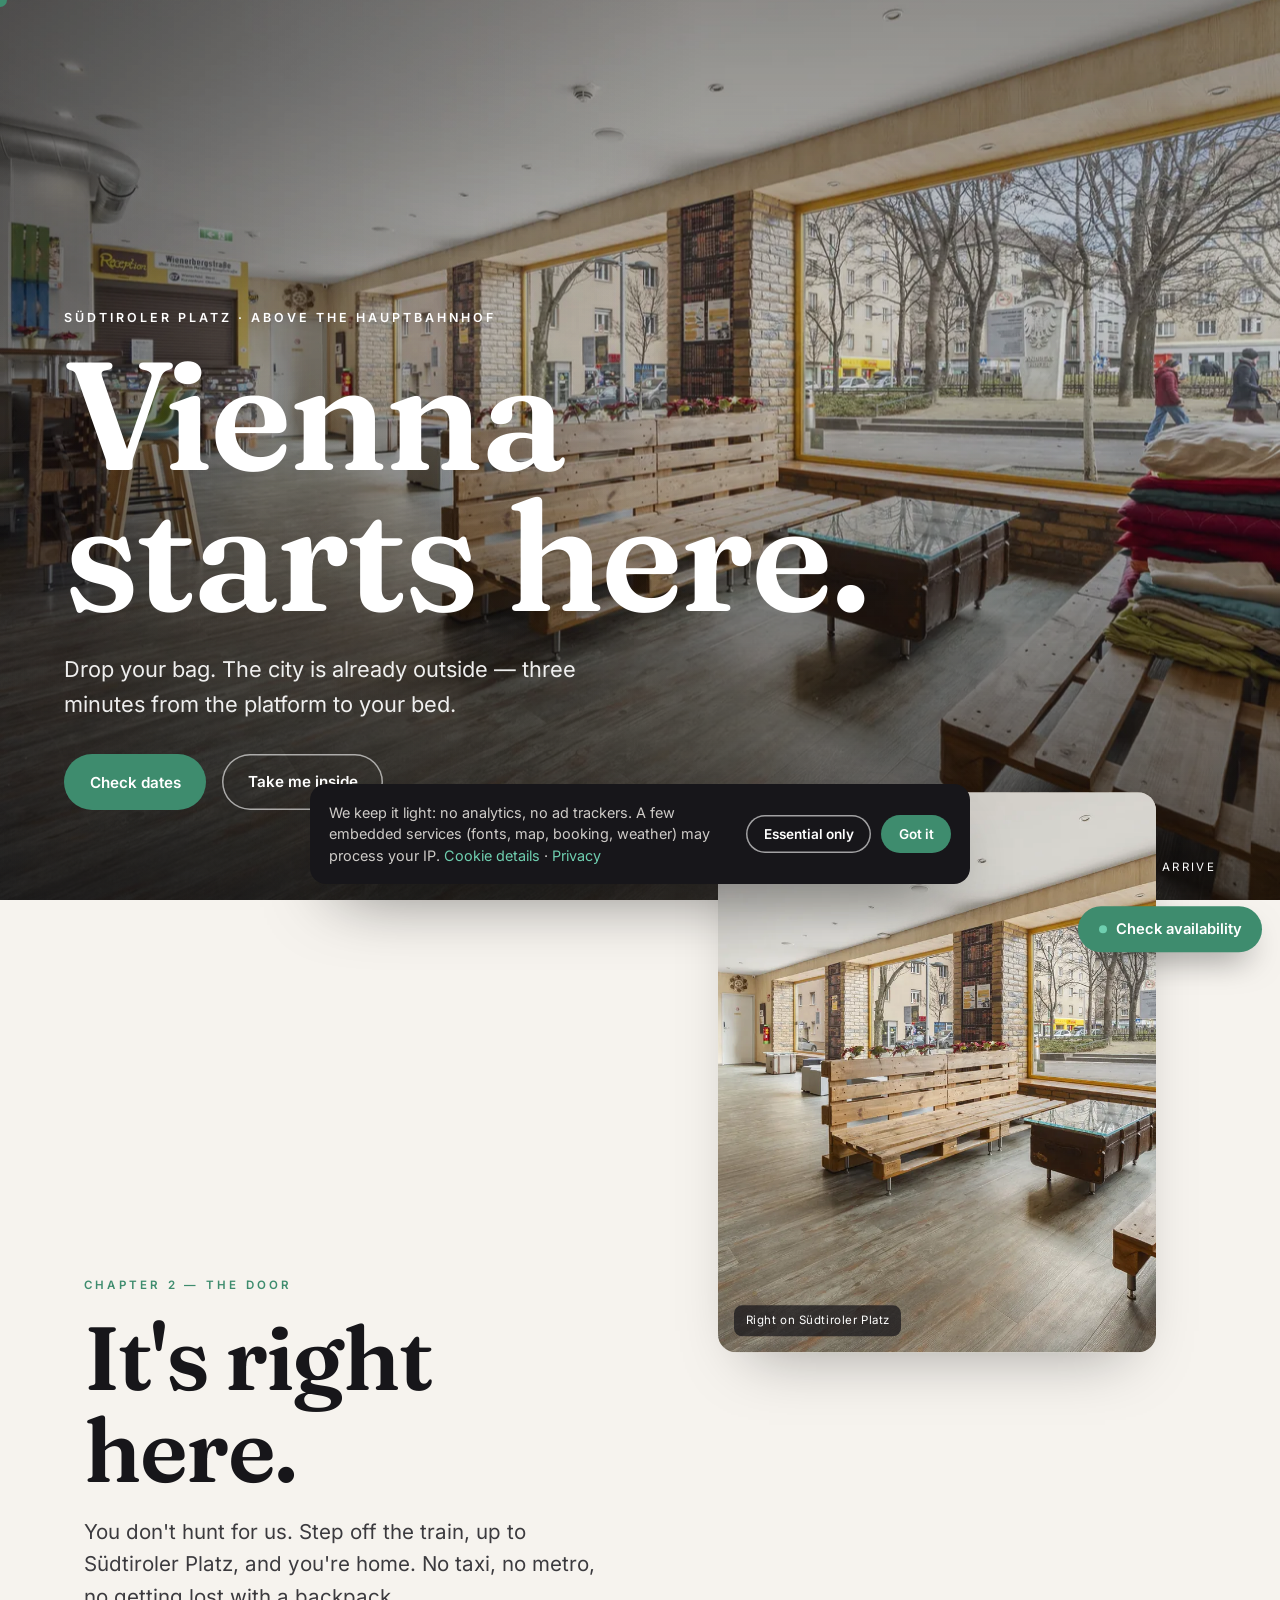
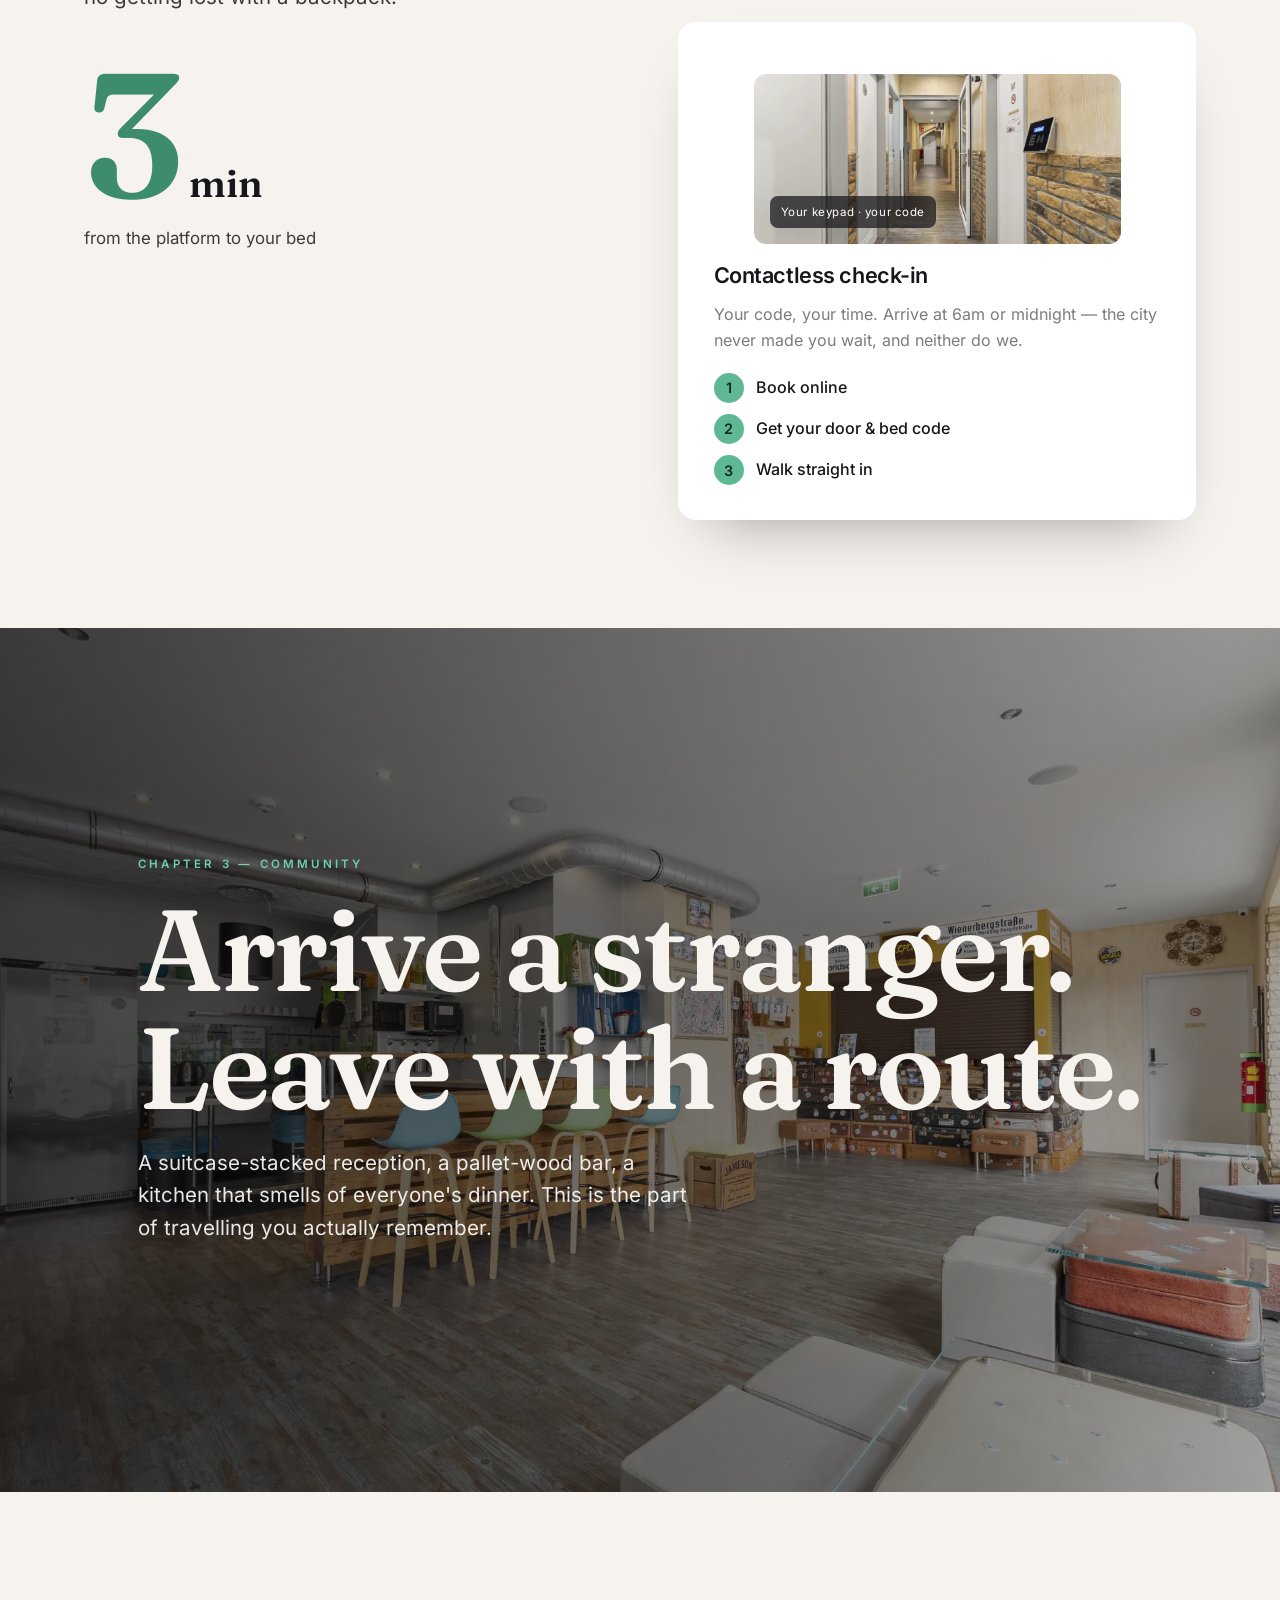
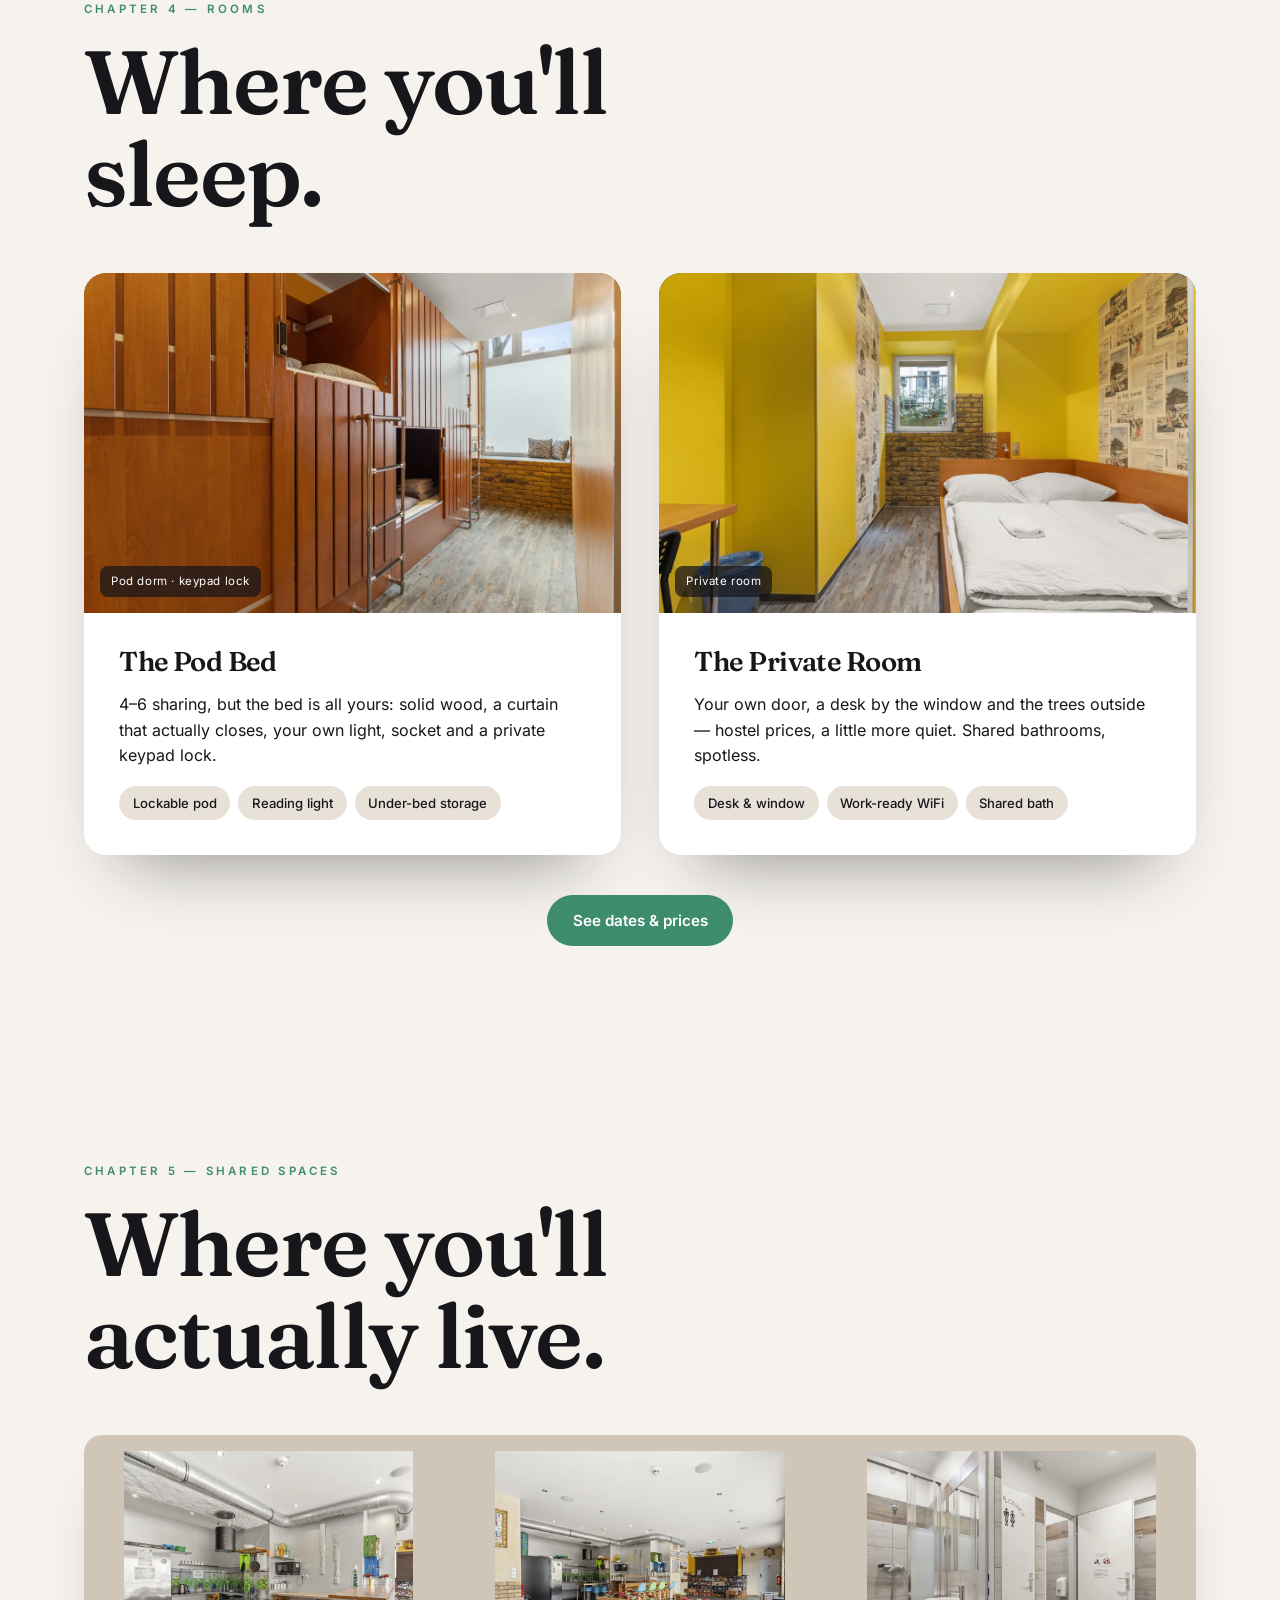
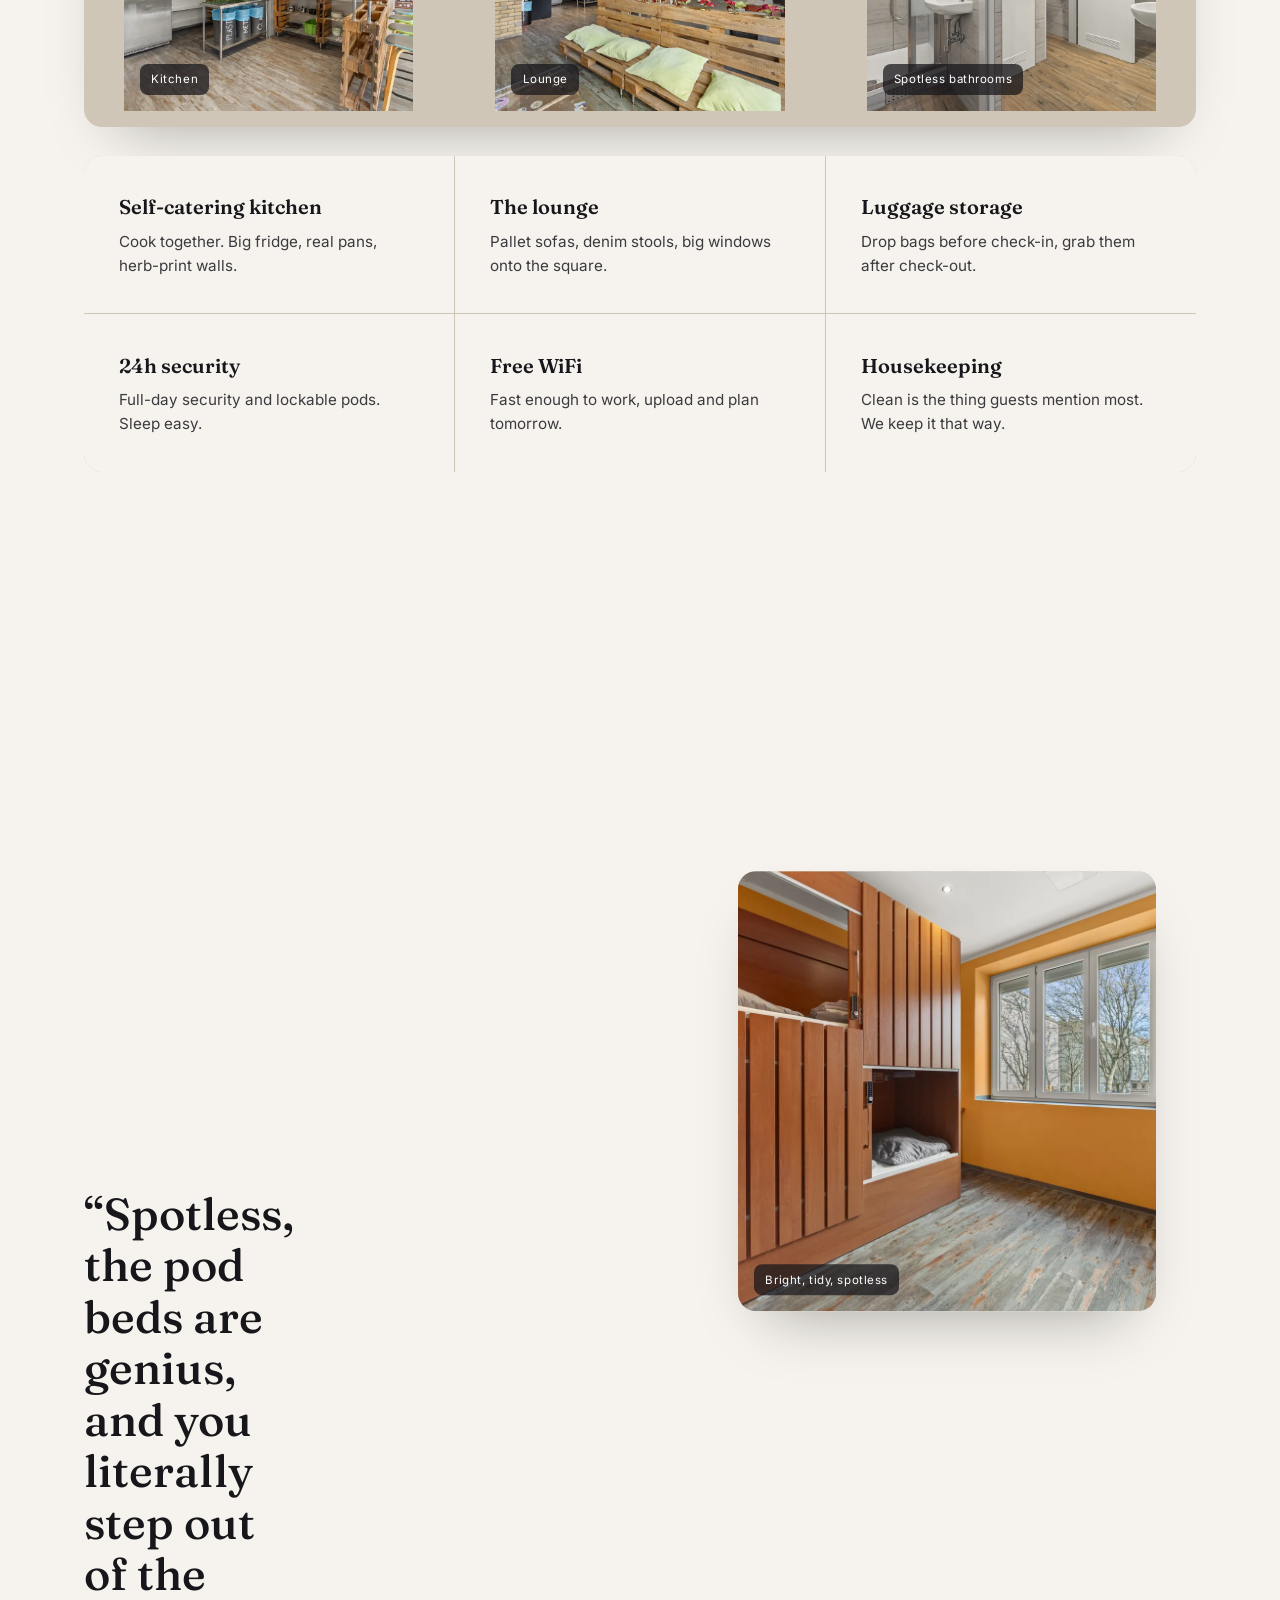
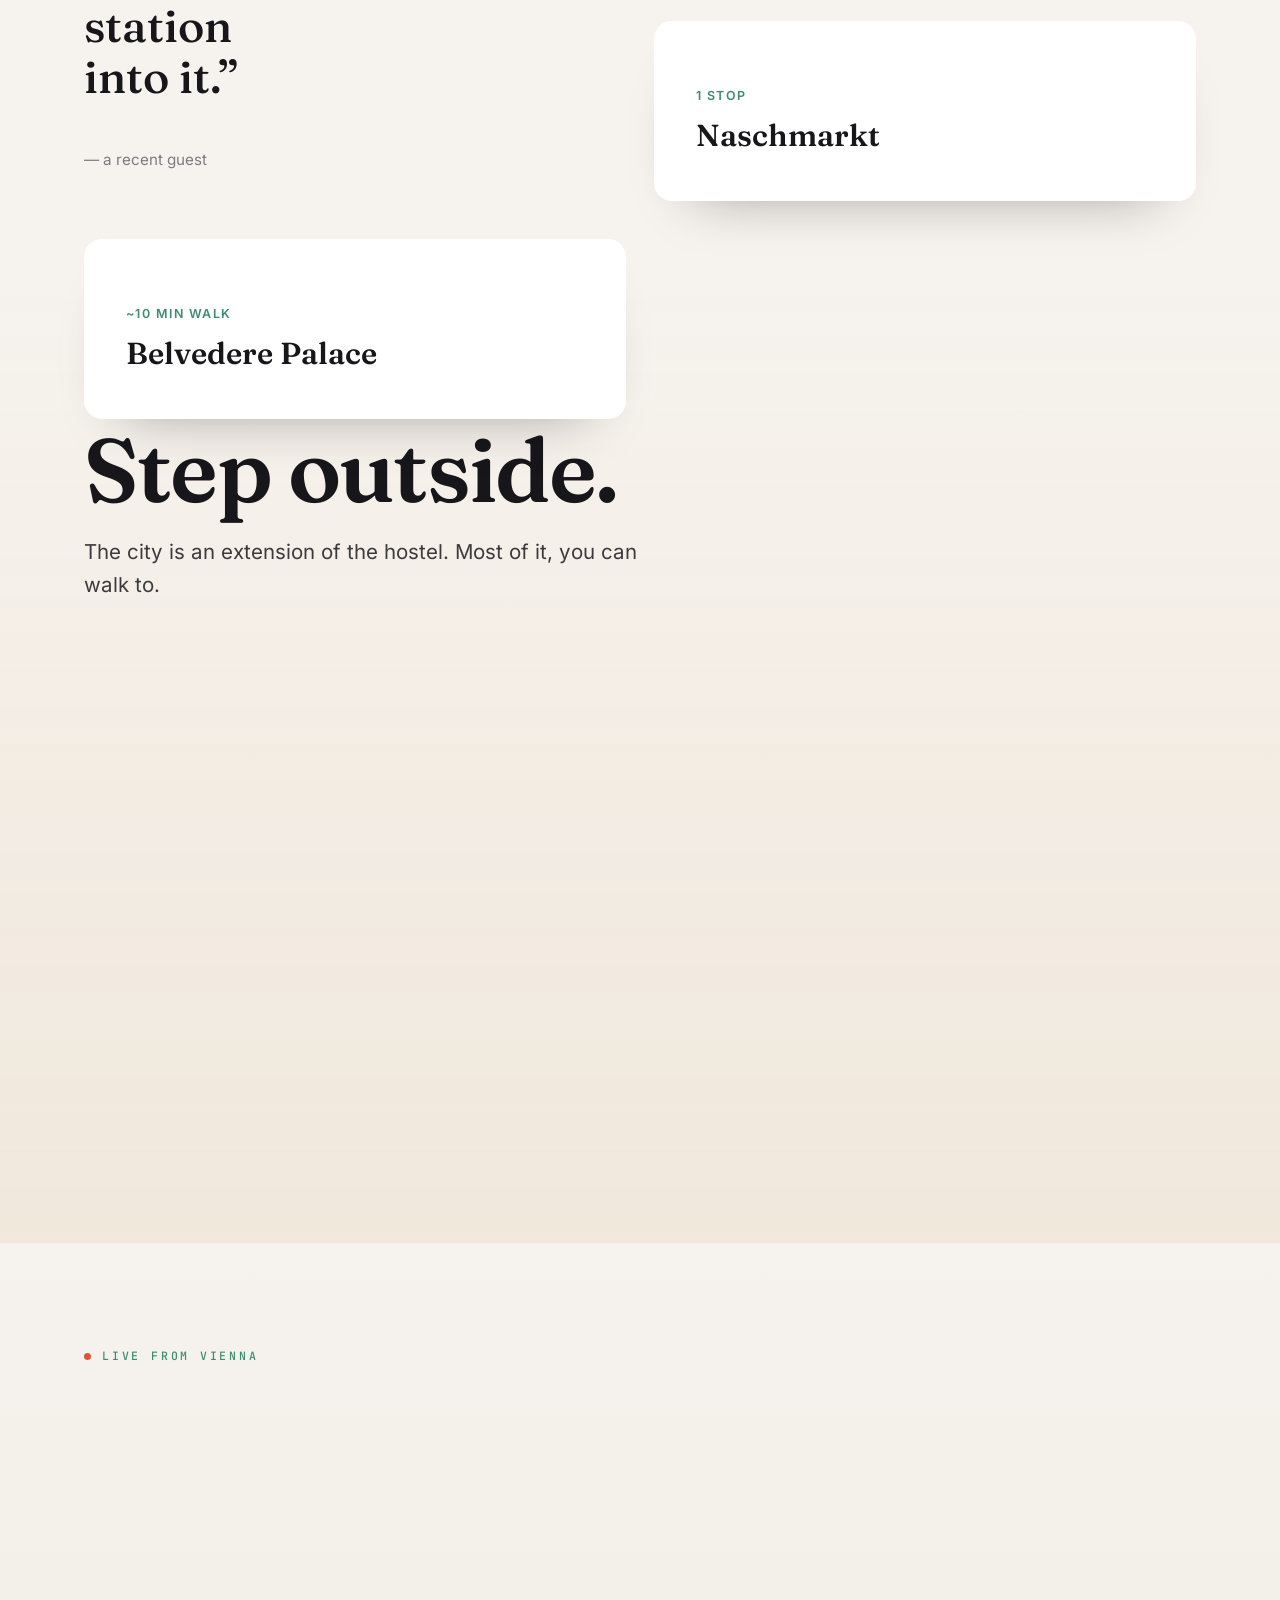
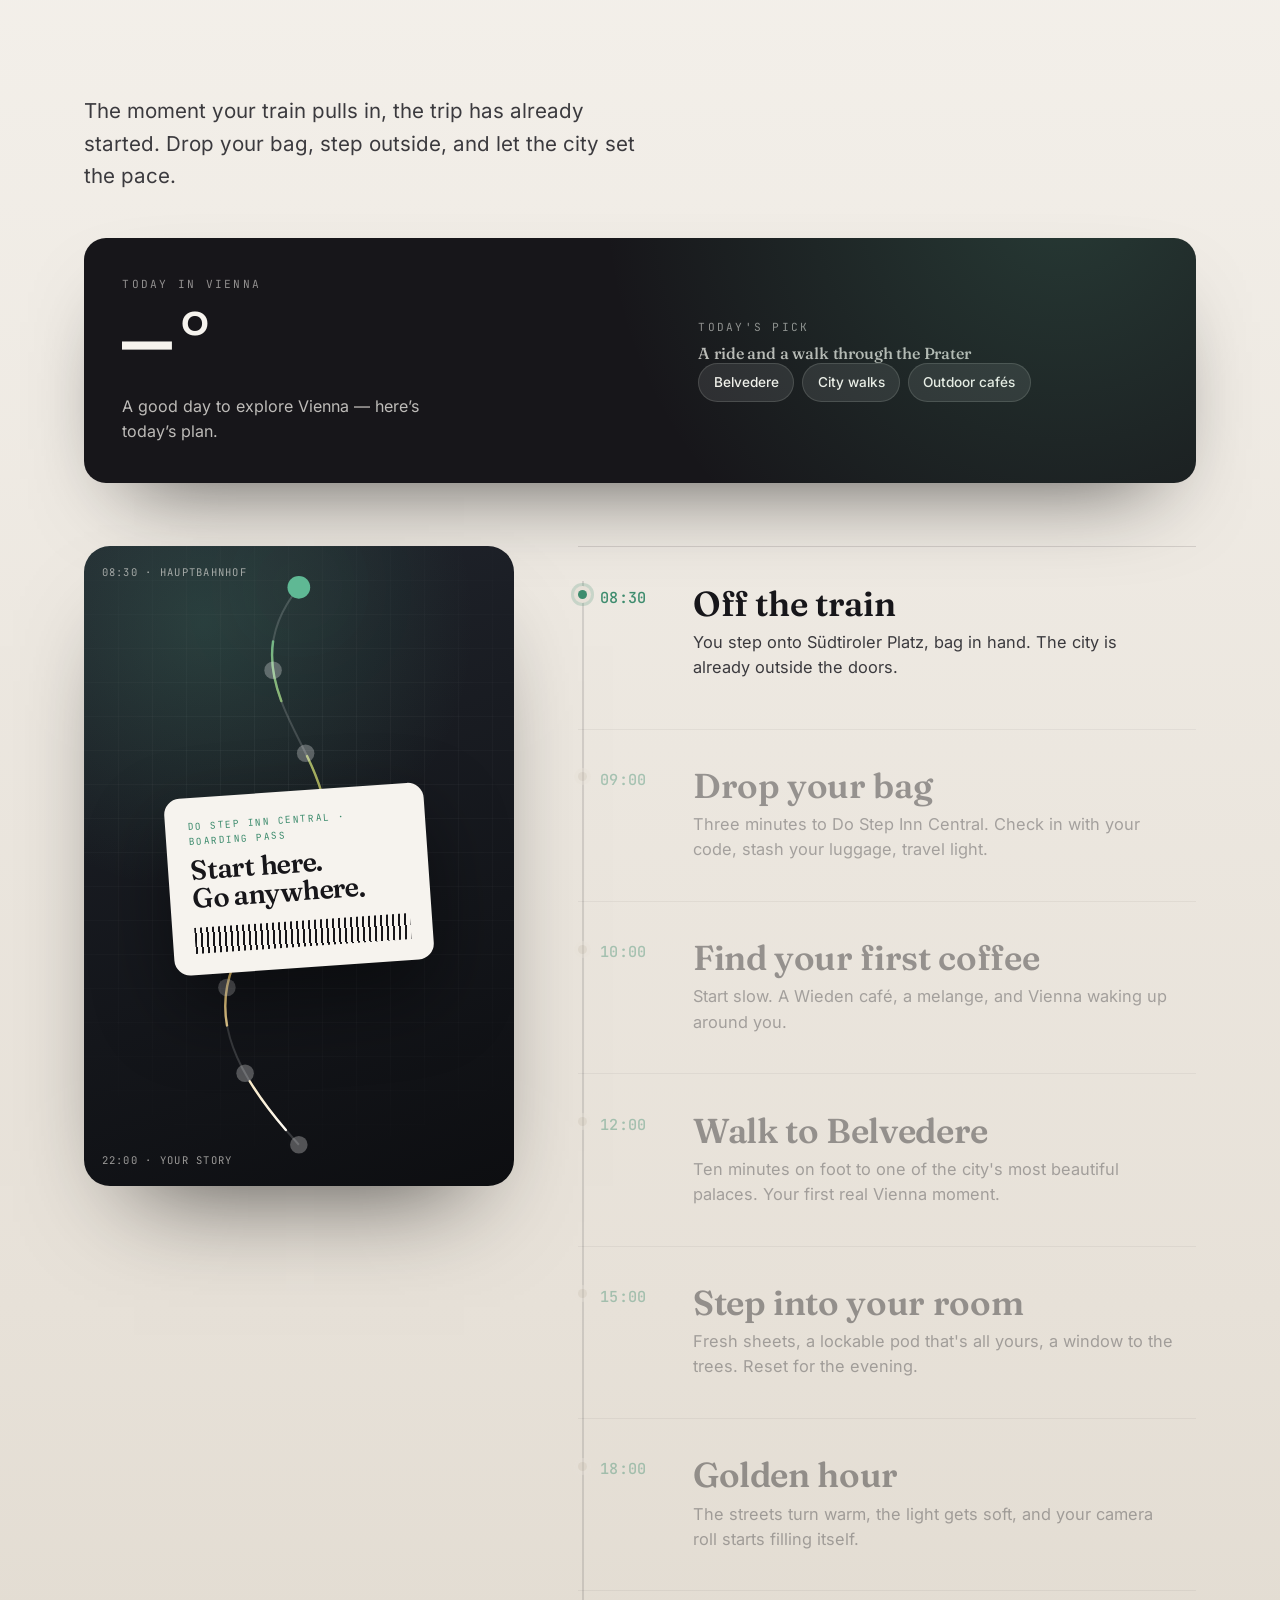
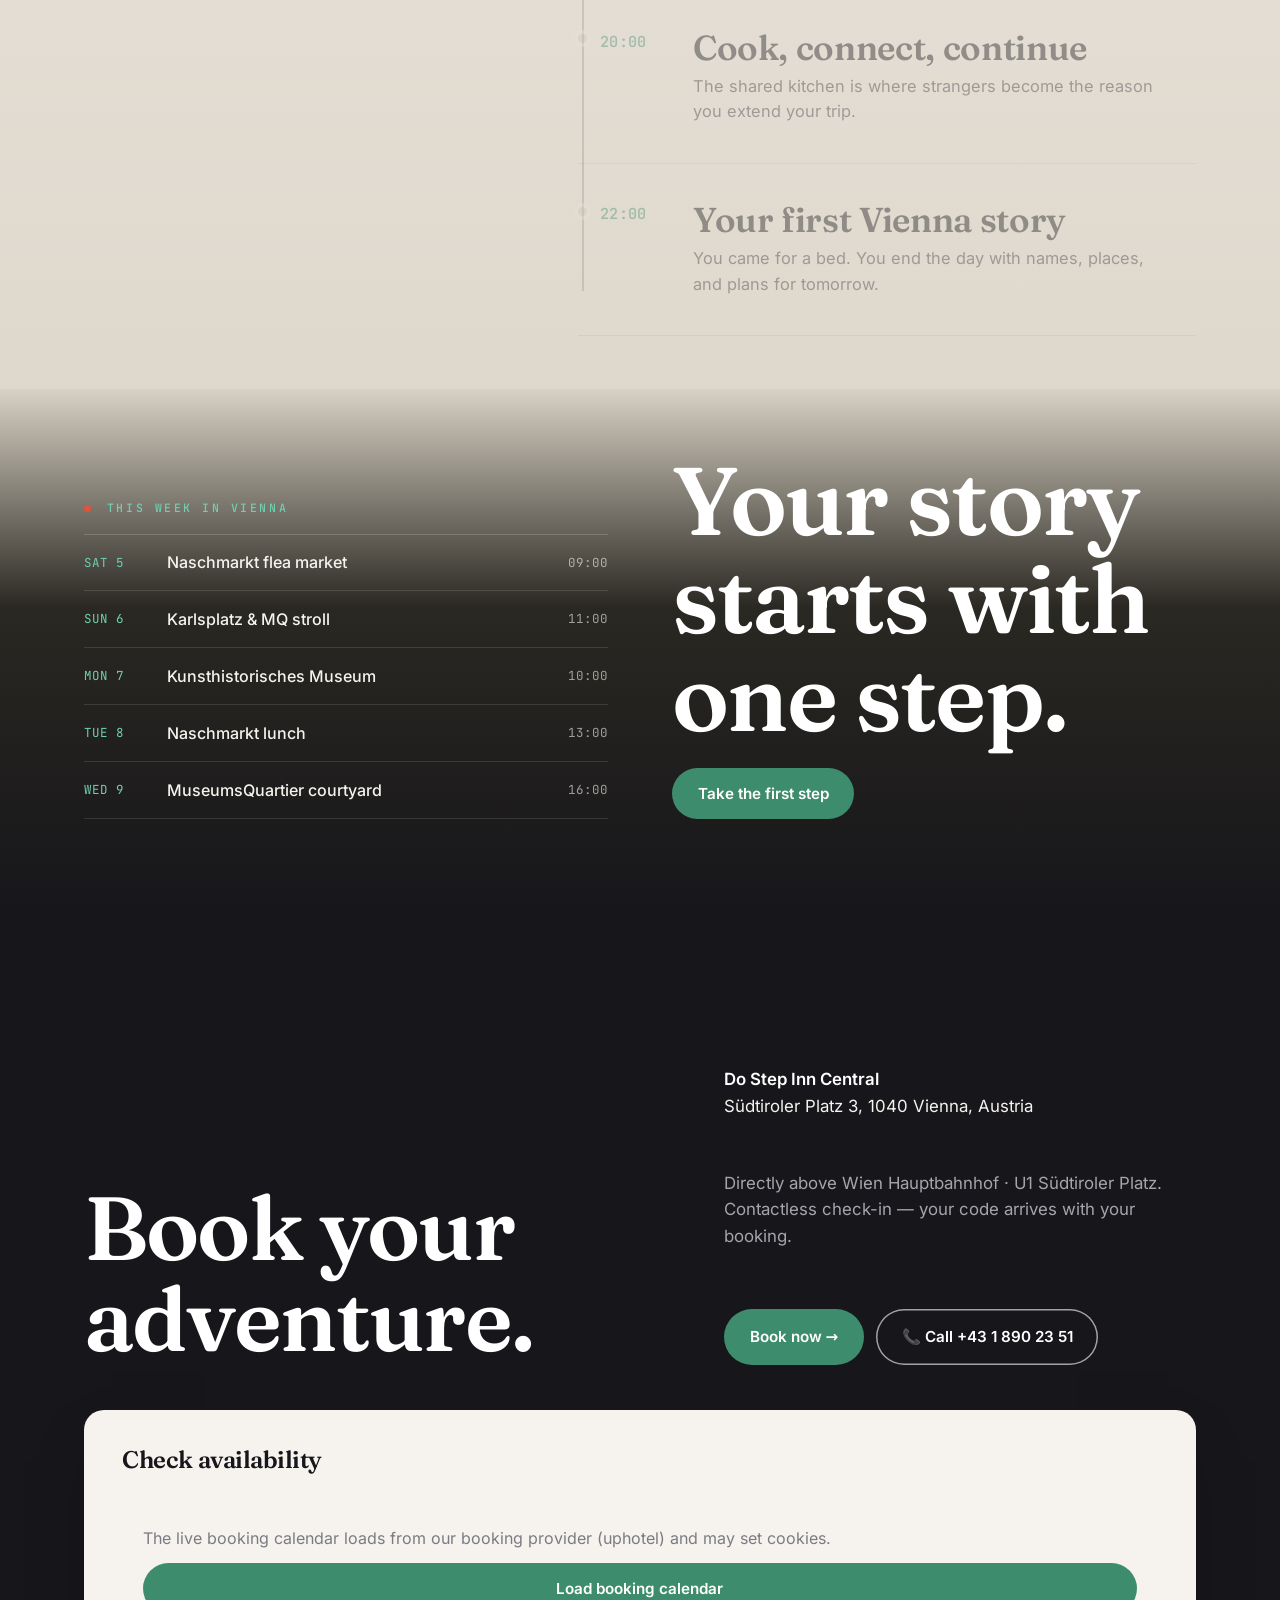
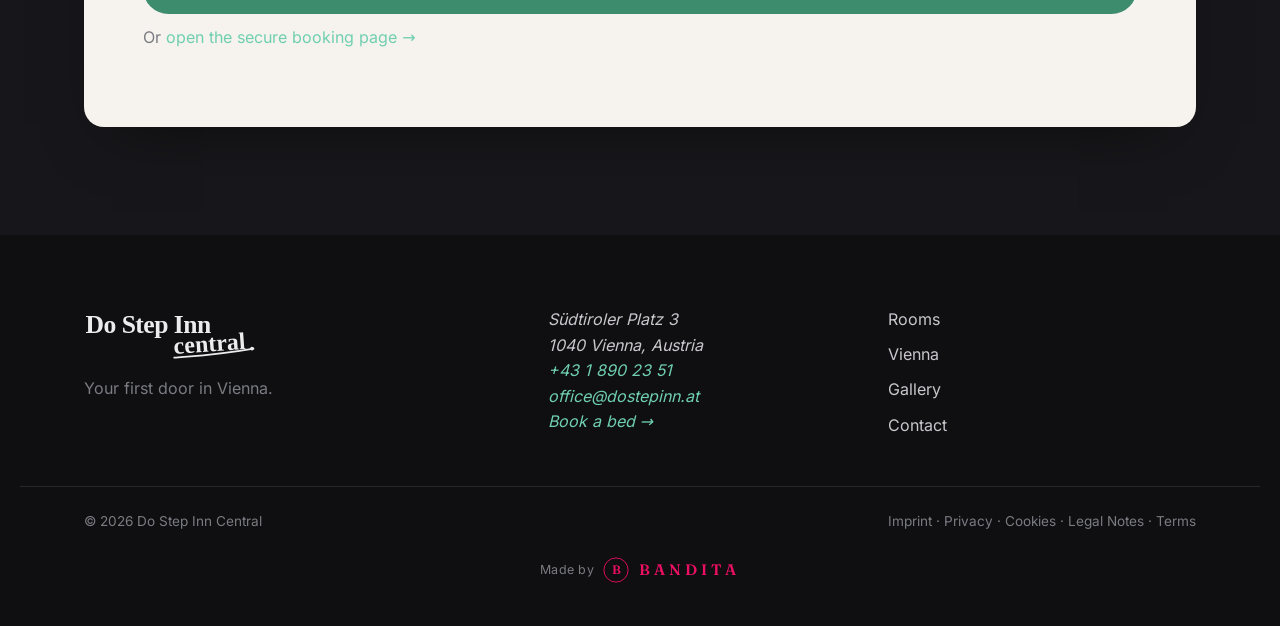
==== commit 5c81a6b7: "Remove all videos (hero + community) → real photos; fix gallery grid - Homepage hero and community s" ====
--- a/index.html
+++ b/index.html
@@ -34,9 +34,9 @@
 <!-- Fonts: preload the two above-the-fold faces to cut first-paint latency -->
 <link rel="preload" as="font" type="font/woff2" href="assets/fonts/inter-400-latin.woff2" crossorigin />
 <link rel="preload" as="font" type="font/woff2" href="assets/fonts/fraunces-600-latin.woff2" crossorigin />
-<link rel="stylesheet" href="assets/css/fonts.css?v=5" />
-
-<link rel="stylesheet" href="assets/css/style.css?v=5" />
+<link rel="stylesheet" href="assets/css/fonts.css?v=6" />
+
+<link rel="stylesheet" href="assets/css/style.css?v=6" />
 
 <!-- SEO: structured data -->
 <script type="application/ld+json">
@@ -136,9 +136,10 @@
 <!-- ============ CHAPTER 1 — ARRIVAL ============ -->
 <section class="hero" id="arrival" data-chapter="1" data-theme-trigger="arrival">
   <div class="hero__media">
-    <video class="hero__video" autoplay muted loop playsinline preload="metadata">
-      <source src="assets/video/hero-01.mp4" type="video/mp4" />
-    </video>
+    <picture>
+      <source type="image/webp" srcset="assets/img/door-window.webp" />
+      <img class="hero__video" src="assets/img/door-window.jpg" alt="Bright lounge window looking onto Südtiroler Platz, Vienna" width="1300" height="975" fetchpriority="high" />
+    </picture>
     <div class="hero__scrim"></div>
   </div>
 
@@ -210,9 +211,10 @@
 <!-- ============ CHAPTER 3 — COMMUNITY ============ -->
 <section class="chapter community" id="community" data-chapter="3" data-theme-trigger="community">
   <div class="community__media">
-    <video class="community__video" muted loop playsinline preload="none" data-lazyvideo poster="assets/img/community.jpg">
-      <source src="assets/video/hero-02.mp4" type="video/mp4" />
-    </video>
+    <picture>
+      <source type="image/webp" srcset="assets/img/community.webp" />
+      <img class="community__video" src="assets/img/community.jpg" alt="Suitcase-stacked reception and pallet-wood bar in the common area" width="1800" height="1350" loading="lazy" />
+    </picture>
     <div class="community__scrim"></div>
   </div>
   <div class="wrap community__inner">
@@ -493,7 +495,7 @@
 </button>
 
 <!-- uphotel IBE engine is loaded on demand (after consent) by main.js -->
-<script src="assets/js/i18n.js?v=5" defer></script>
-<script src="assets/js/main.js?v=5" defer></script>
+<script src="assets/js/i18n.js?v=6" defer></script>
+<script src="assets/js/main.js?v=6" defer></script>
 </body>
 </html>
--- a/assets/css/style.css
+++ b/assets/css/style.css
@@ -533,13 +533,13 @@
 .roomrow p{color:var(--graphite);max-width:48ch}
 
 /* Gallery — masonry */
-.gallery{columns:3;column-gap:14px}
-.gallery figure{margin:0 0 14px;break-inside:avoid;border-radius:16px;overflow:hidden;
-  box-shadow:0 24px 50px -34px rgba(0,0,0,.4);position:relative}
-.gallery img{width:100%;display:block;transition:transform .6s var(--ease)}
+.gallery{display:grid;grid-template-columns:repeat(3,1fr);gap:14px}
+.gallery figure{margin:0;border-radius:16px;overflow:hidden;aspect-ratio:4/3;
+  box-shadow:0 24px 50px -34px rgba(0,0,0,.4);position:relative;background:var(--concrete)}
+.gallery img{width:100%;height:100%;object-fit:cover;display:block;transition:transform .6s var(--ease)}
 .gallery figure:hover img{transform:scale(1.04)}
-@media(max-width:900px){.gallery{columns:2}}
-@media(max-width:560px){.gallery{columns:1}}
+@media(max-width:900px){.gallery{grid-template-columns:repeat(2,1fr)}}
+@media(max-width:560px){.gallery{grid-template-columns:1fr}}
 
 /* Info / Contact */
 .info-grid{display:grid;grid-template-columns:1fr 1fr;gap:clamp(1.6rem,4vw,3rem)}
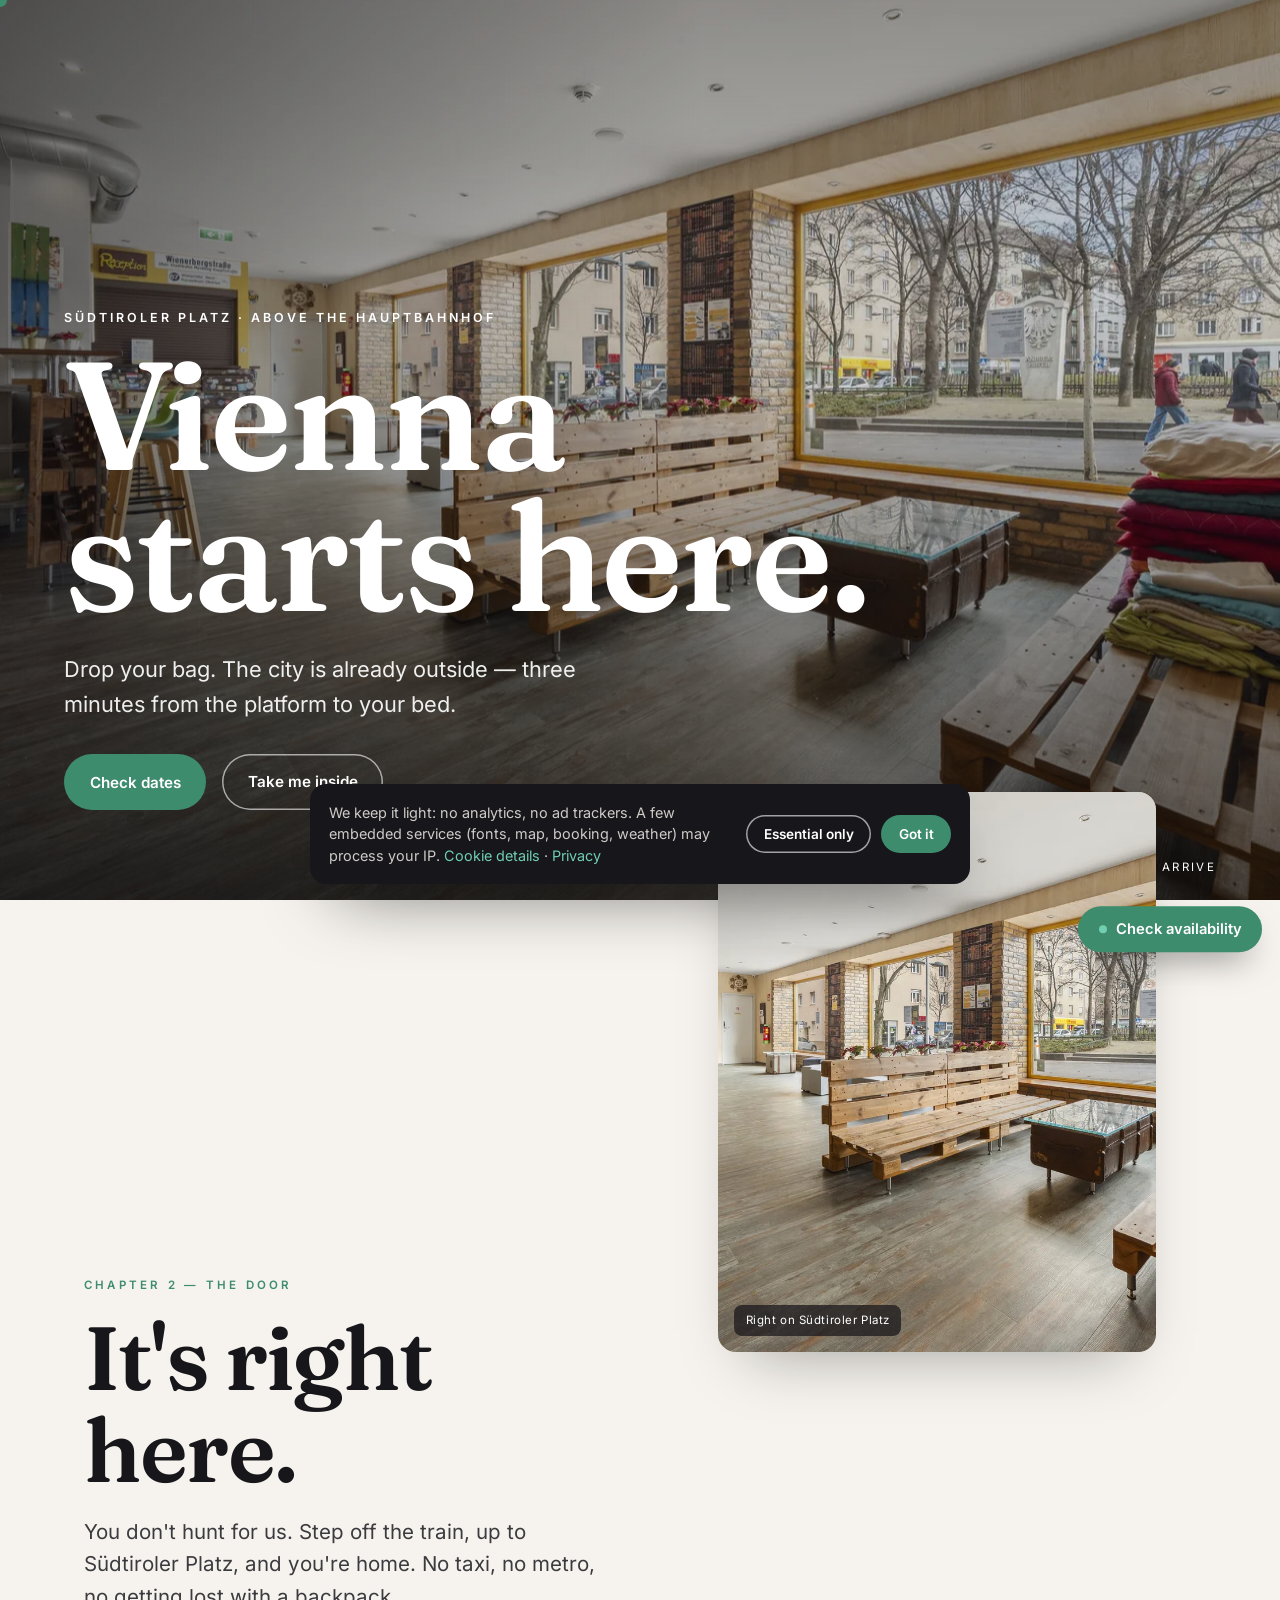
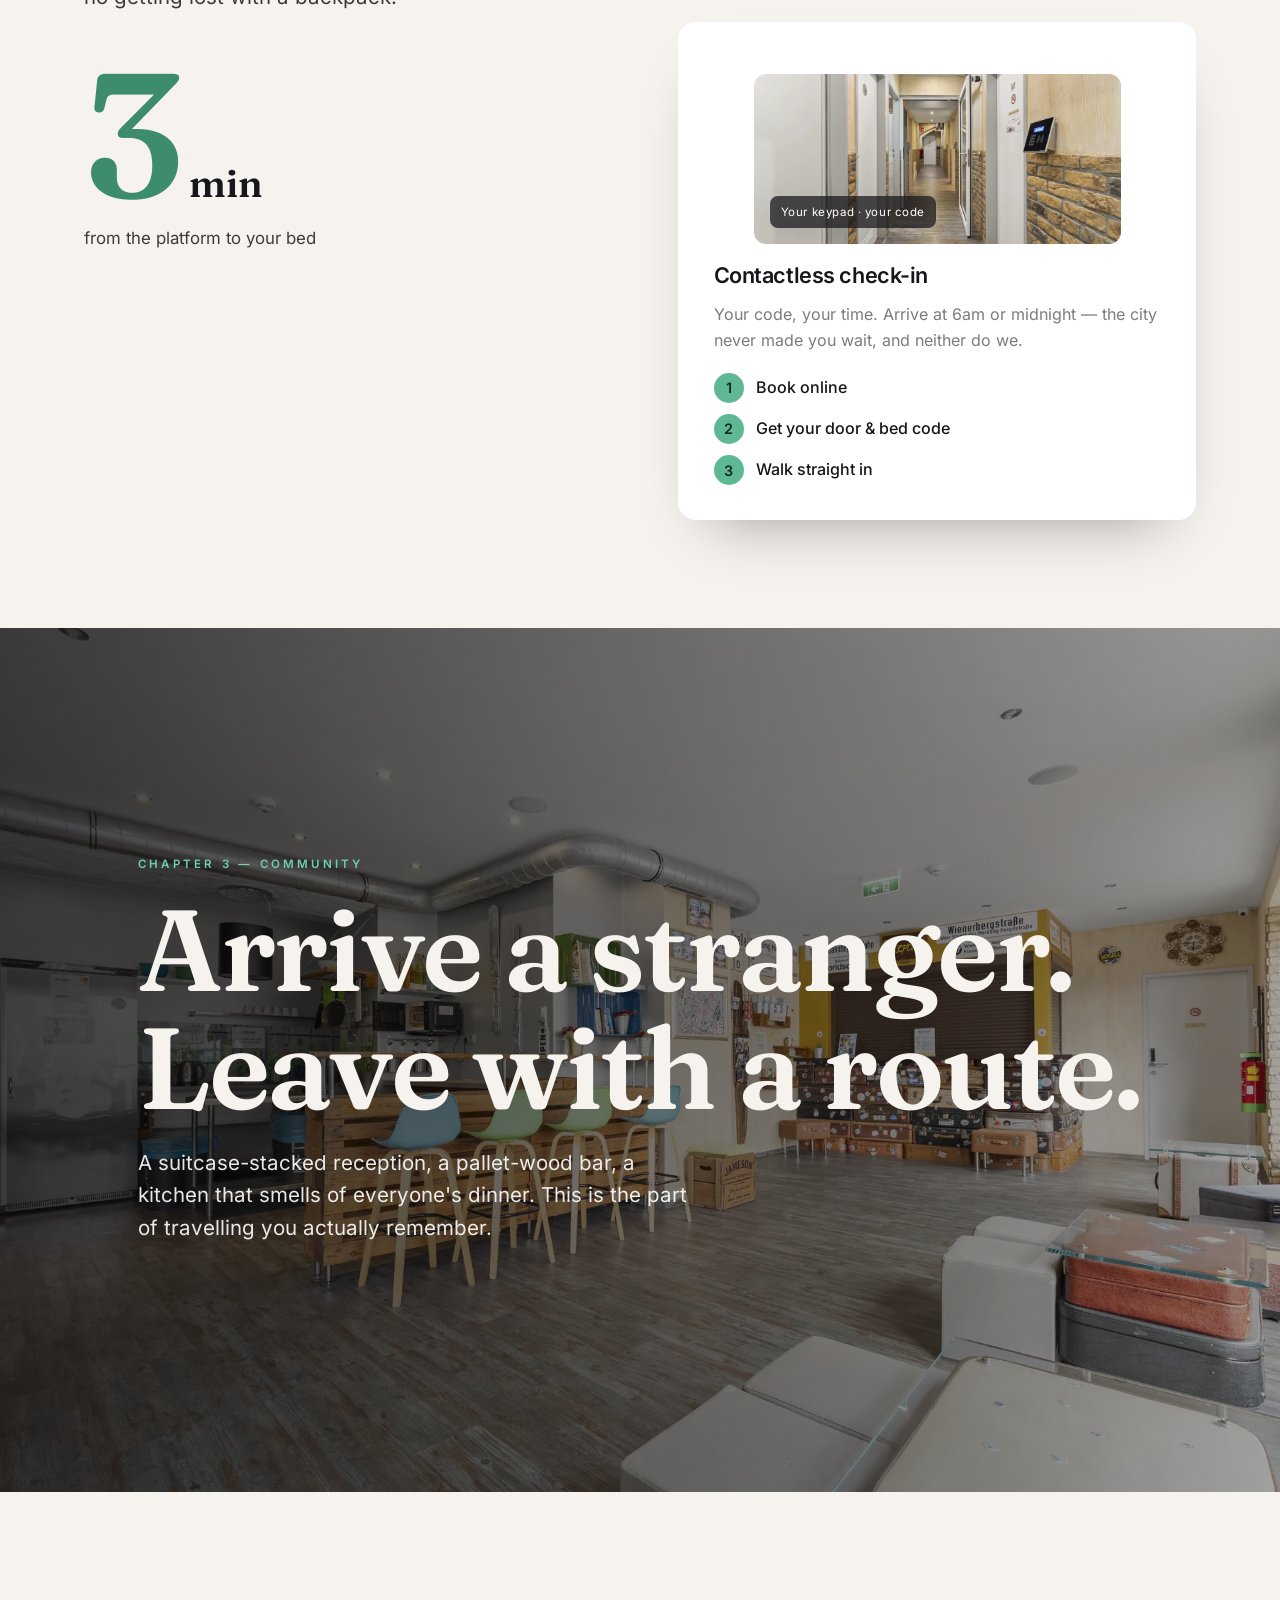
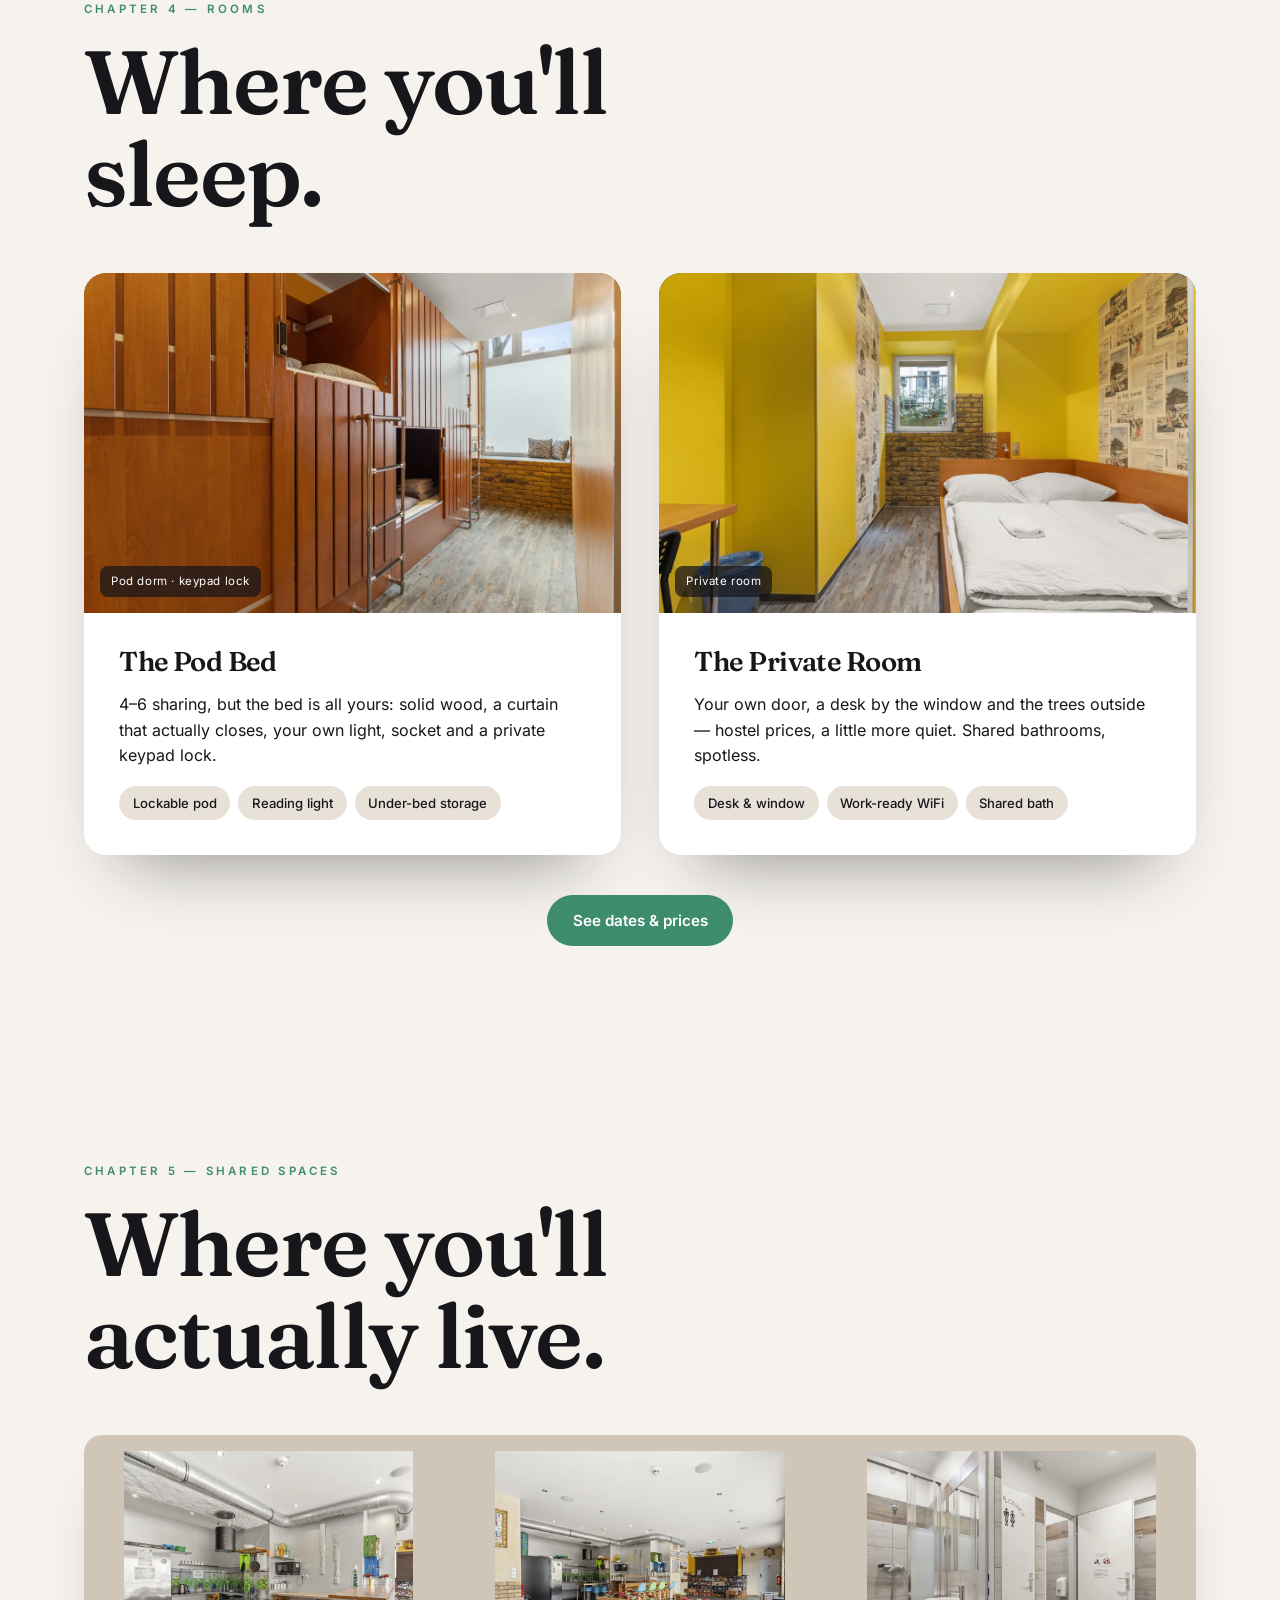
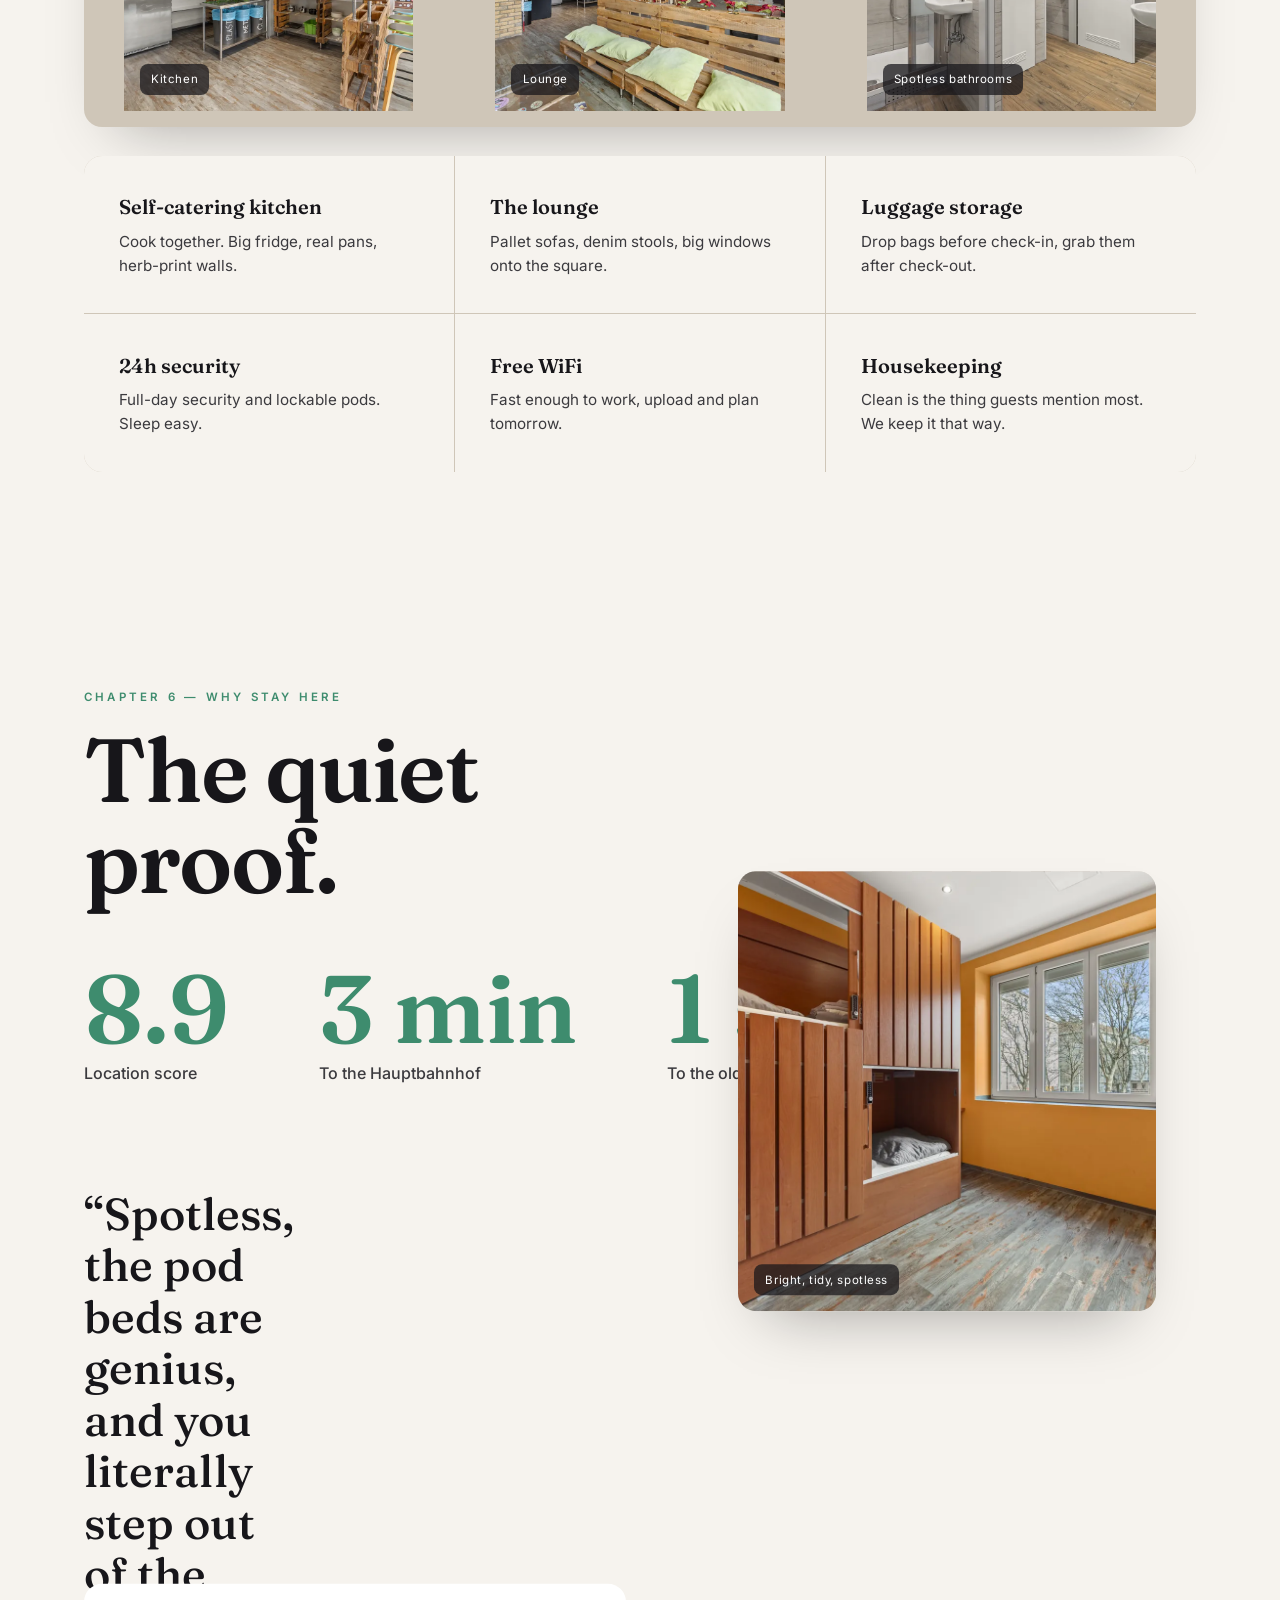
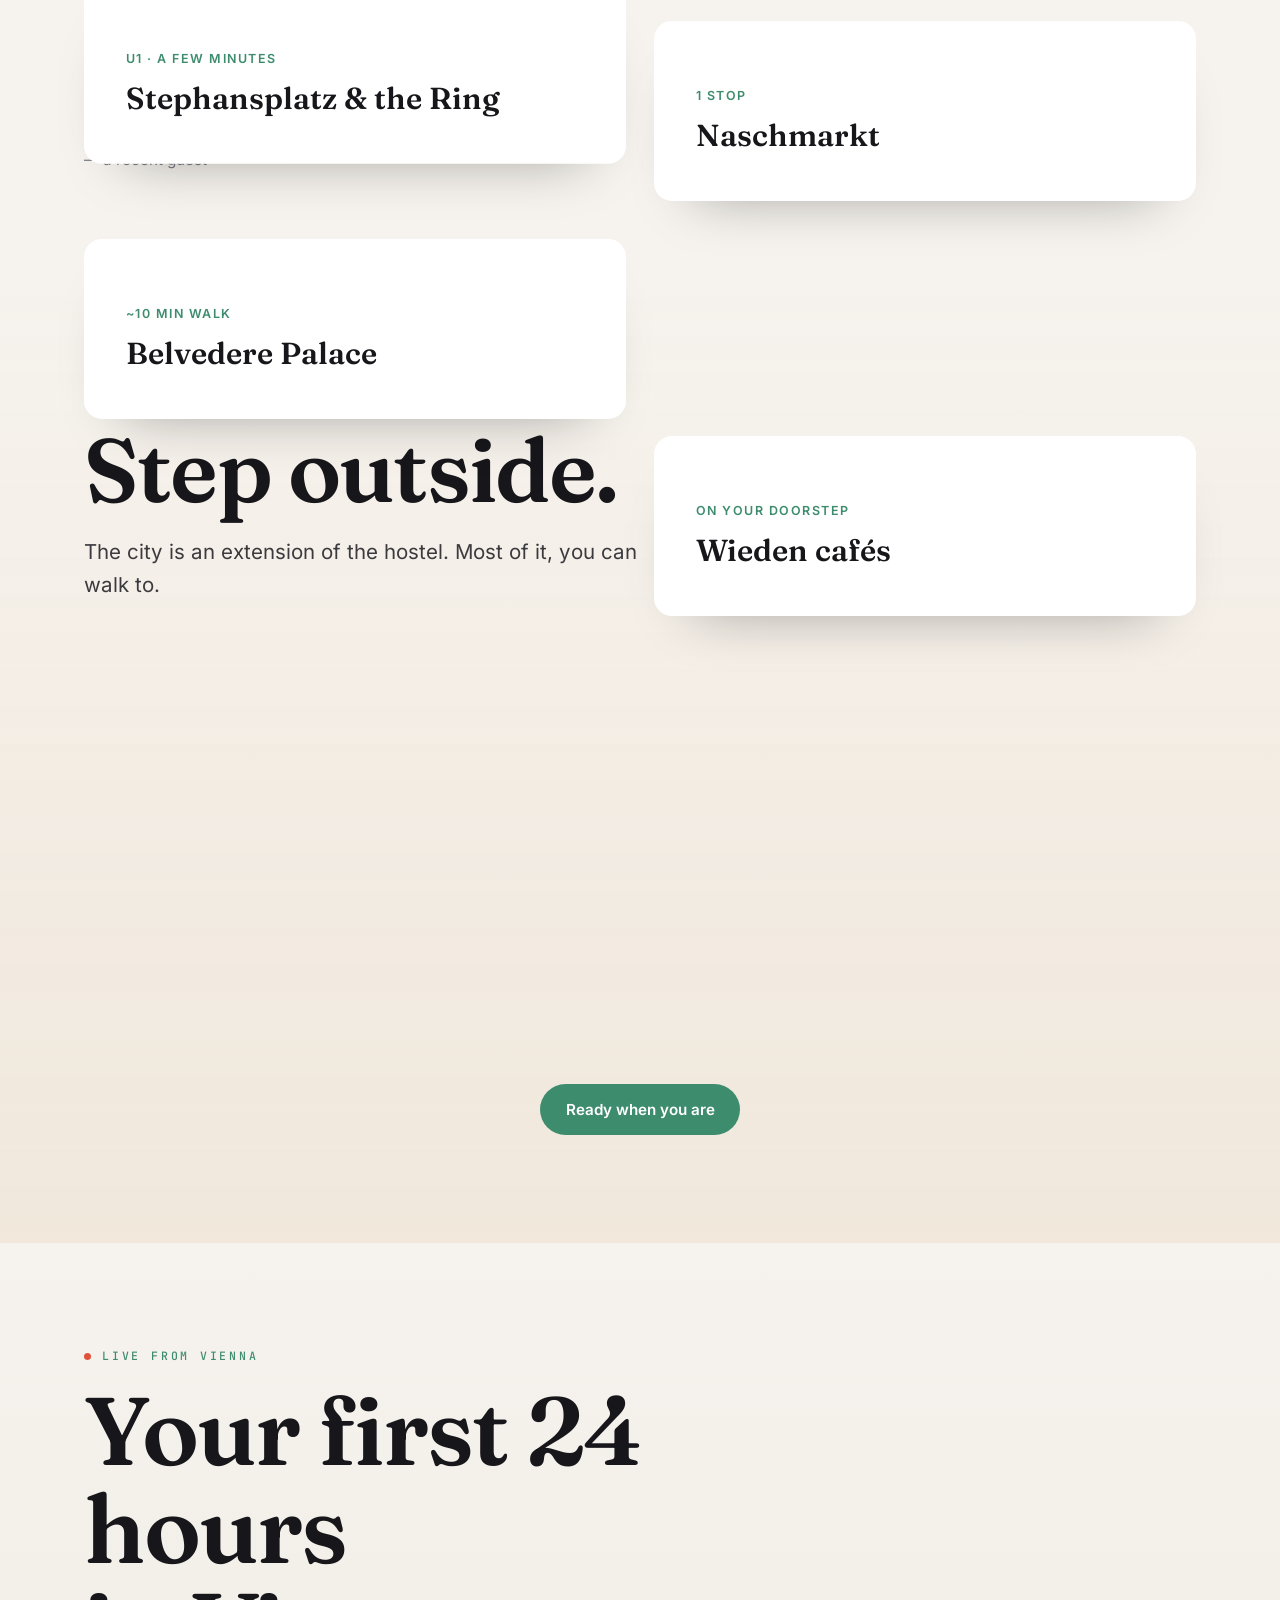
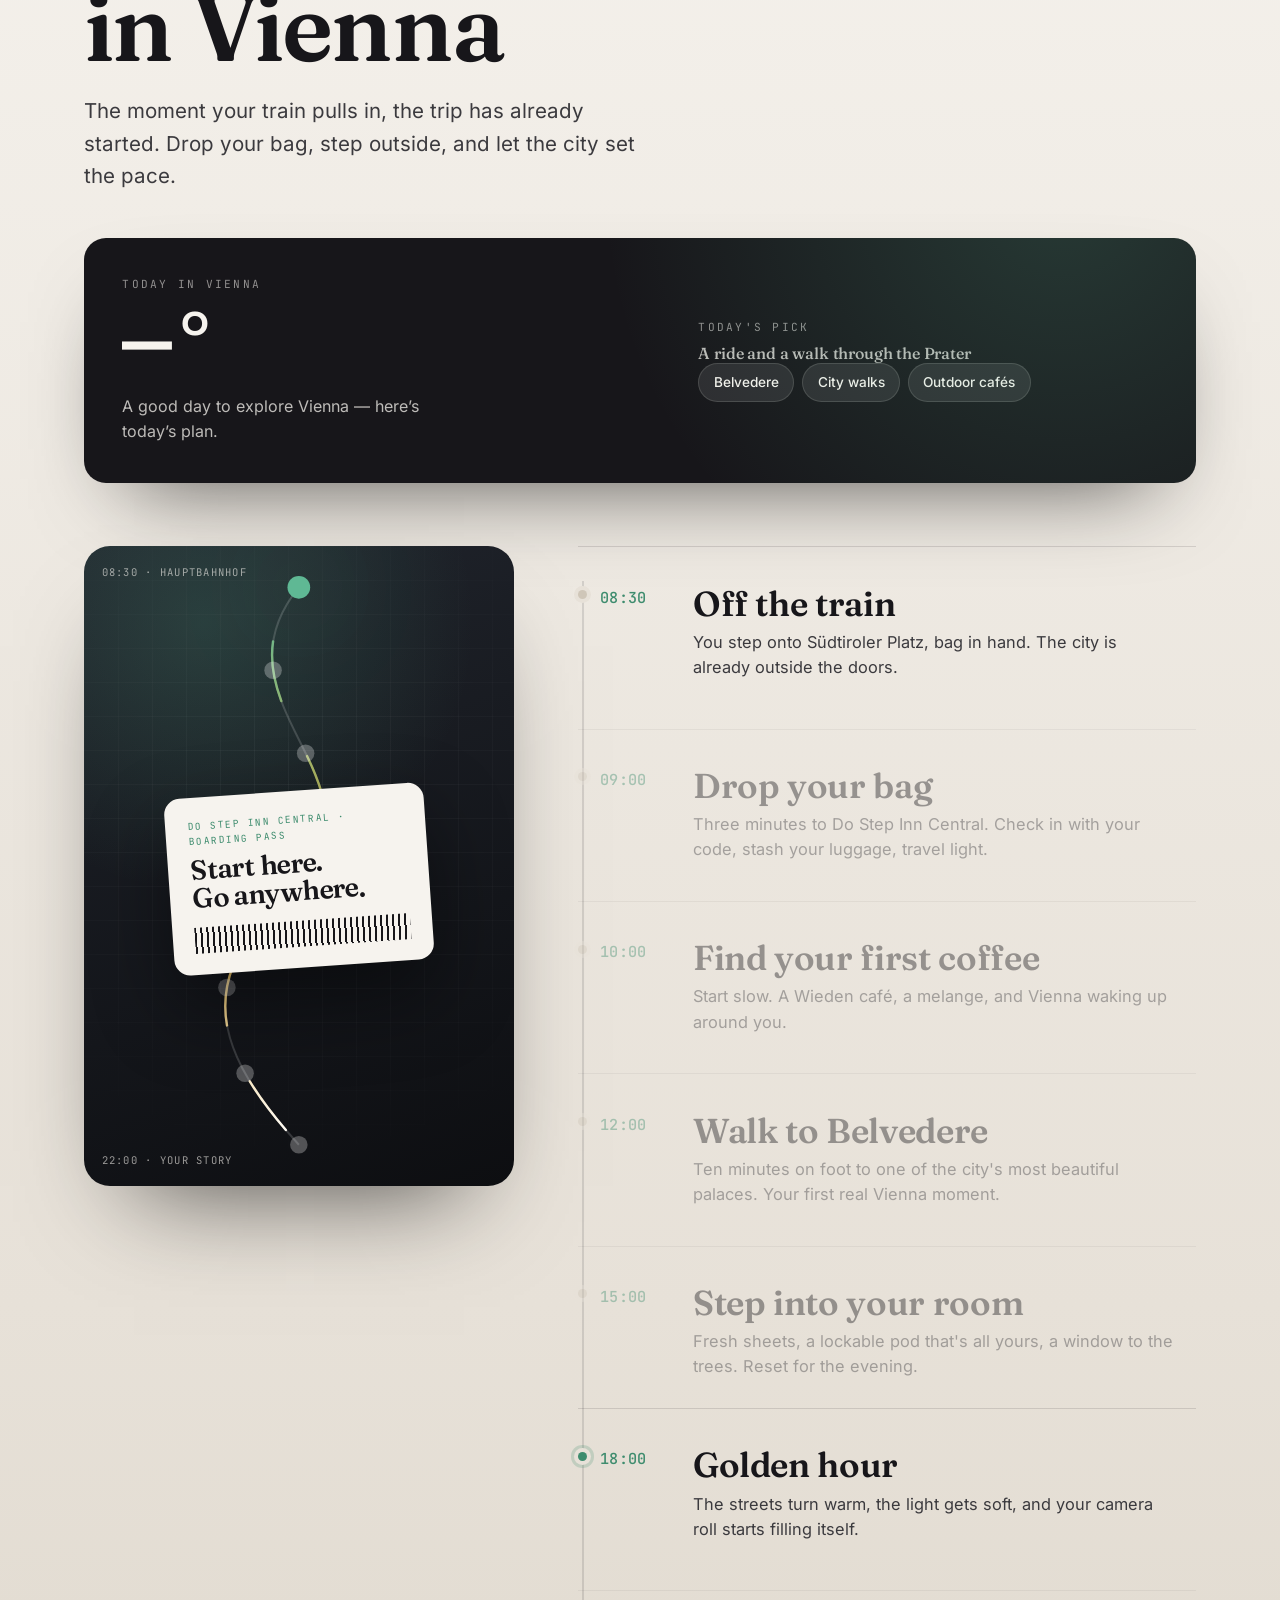
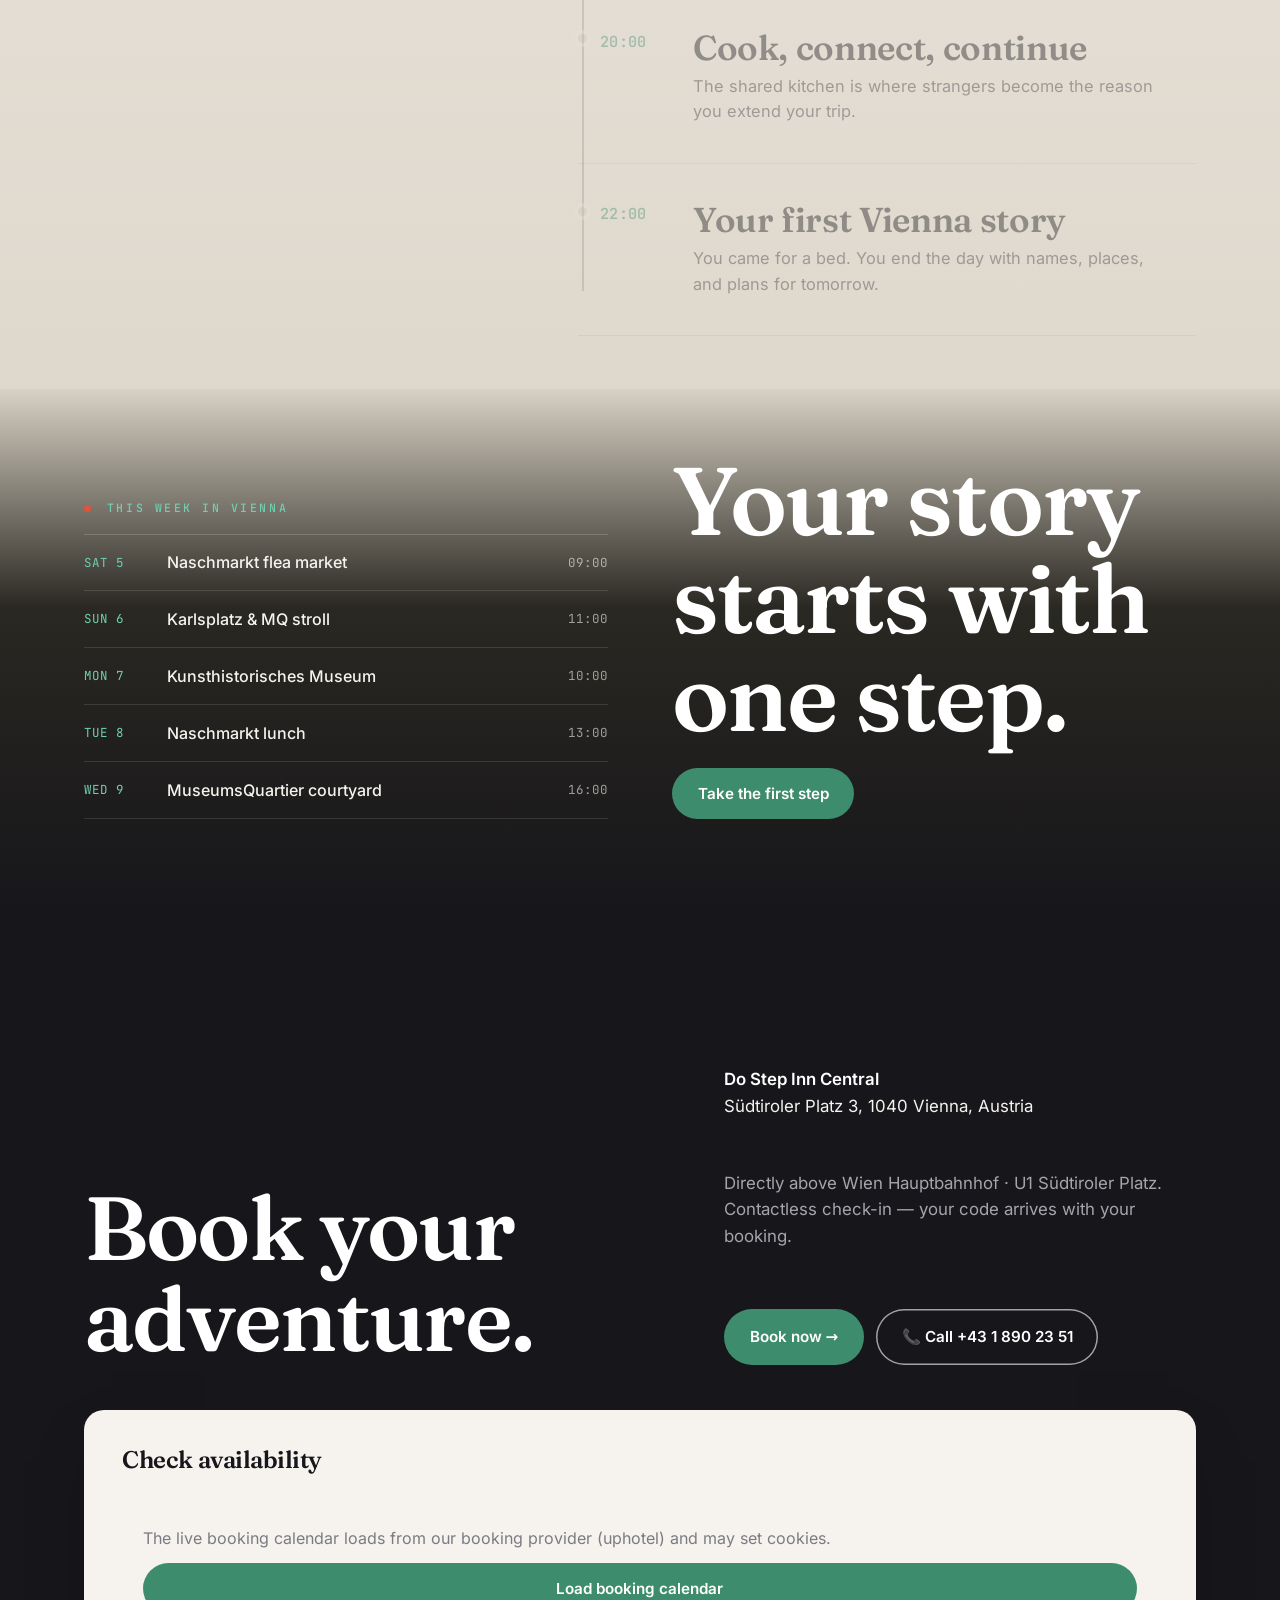
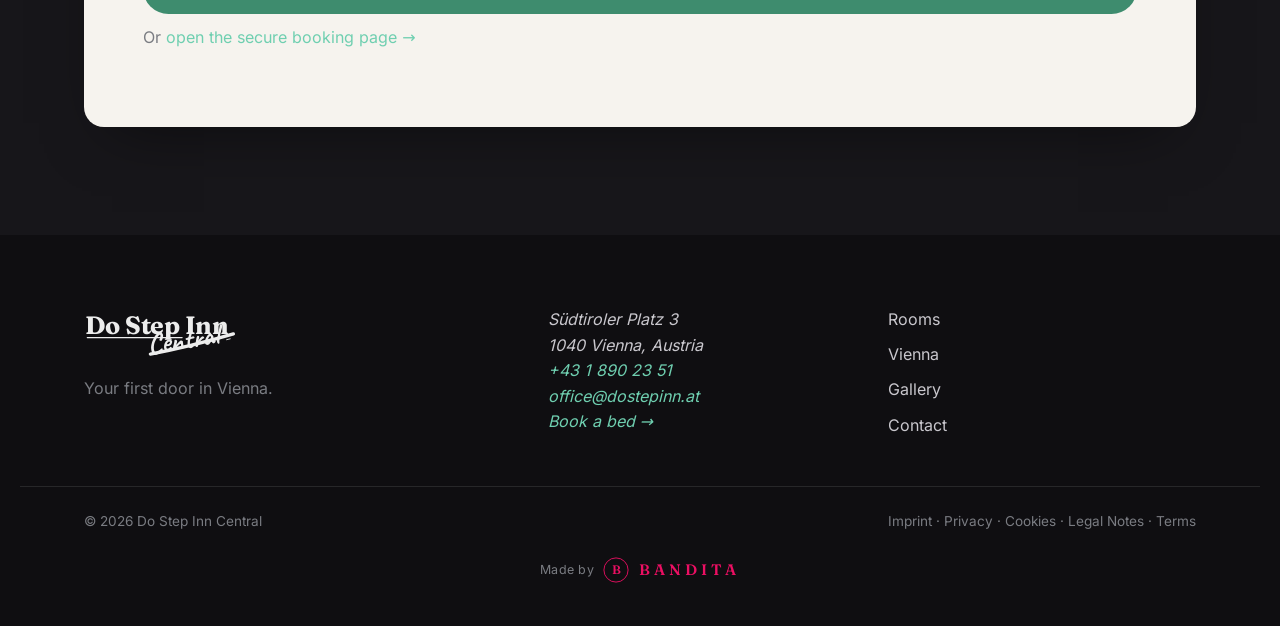
==== commit 1417b655: "Rebuild logo to match the real Do Step Inn Central wordmark Faithful vector recreation of the brand " ====
--- a/index.html
+++ b/index.html
@@ -92,7 +92,7 @@
 <!-- ============ STICKY TOP BAR ============ -->
 <header class="topbar" id="topbar">
   <a class="topbar__brand" href="#top" aria-label="Do Step Inn Central — home">
-    <img src="assets/logo/dostepinn-central.svg" alt="Do Step Inn Central" width="147" height="47" />
+    <img src="assets/logo/dostepinn-central.svg?v=6" alt="Do Step Inn Central" width="147" height="47" />
   </a>
   <nav class="topbar__nav" aria-label="Primary">
     <a data-i18n="nav_rooms" href="rooms.html" data-cursor="link">Rooms</a>
@@ -468,7 +468,7 @@
 <footer class="footer">
   <div class="wrap footer__grid">
     <div class="footer__brand">
-      <img src="assets/logo/dostepinn-central.svg" alt="Do Step Inn Central" width="180" height="57" />
+      <img src="assets/logo/dostepinn-central.svg?v=6" alt="Do Step Inn Central" width="180" height="57" />
       <p data-i18n="foot_tagline" class="muted">Your first door in Vienna.</p>
     </div>
     <address class="footer__contact">
